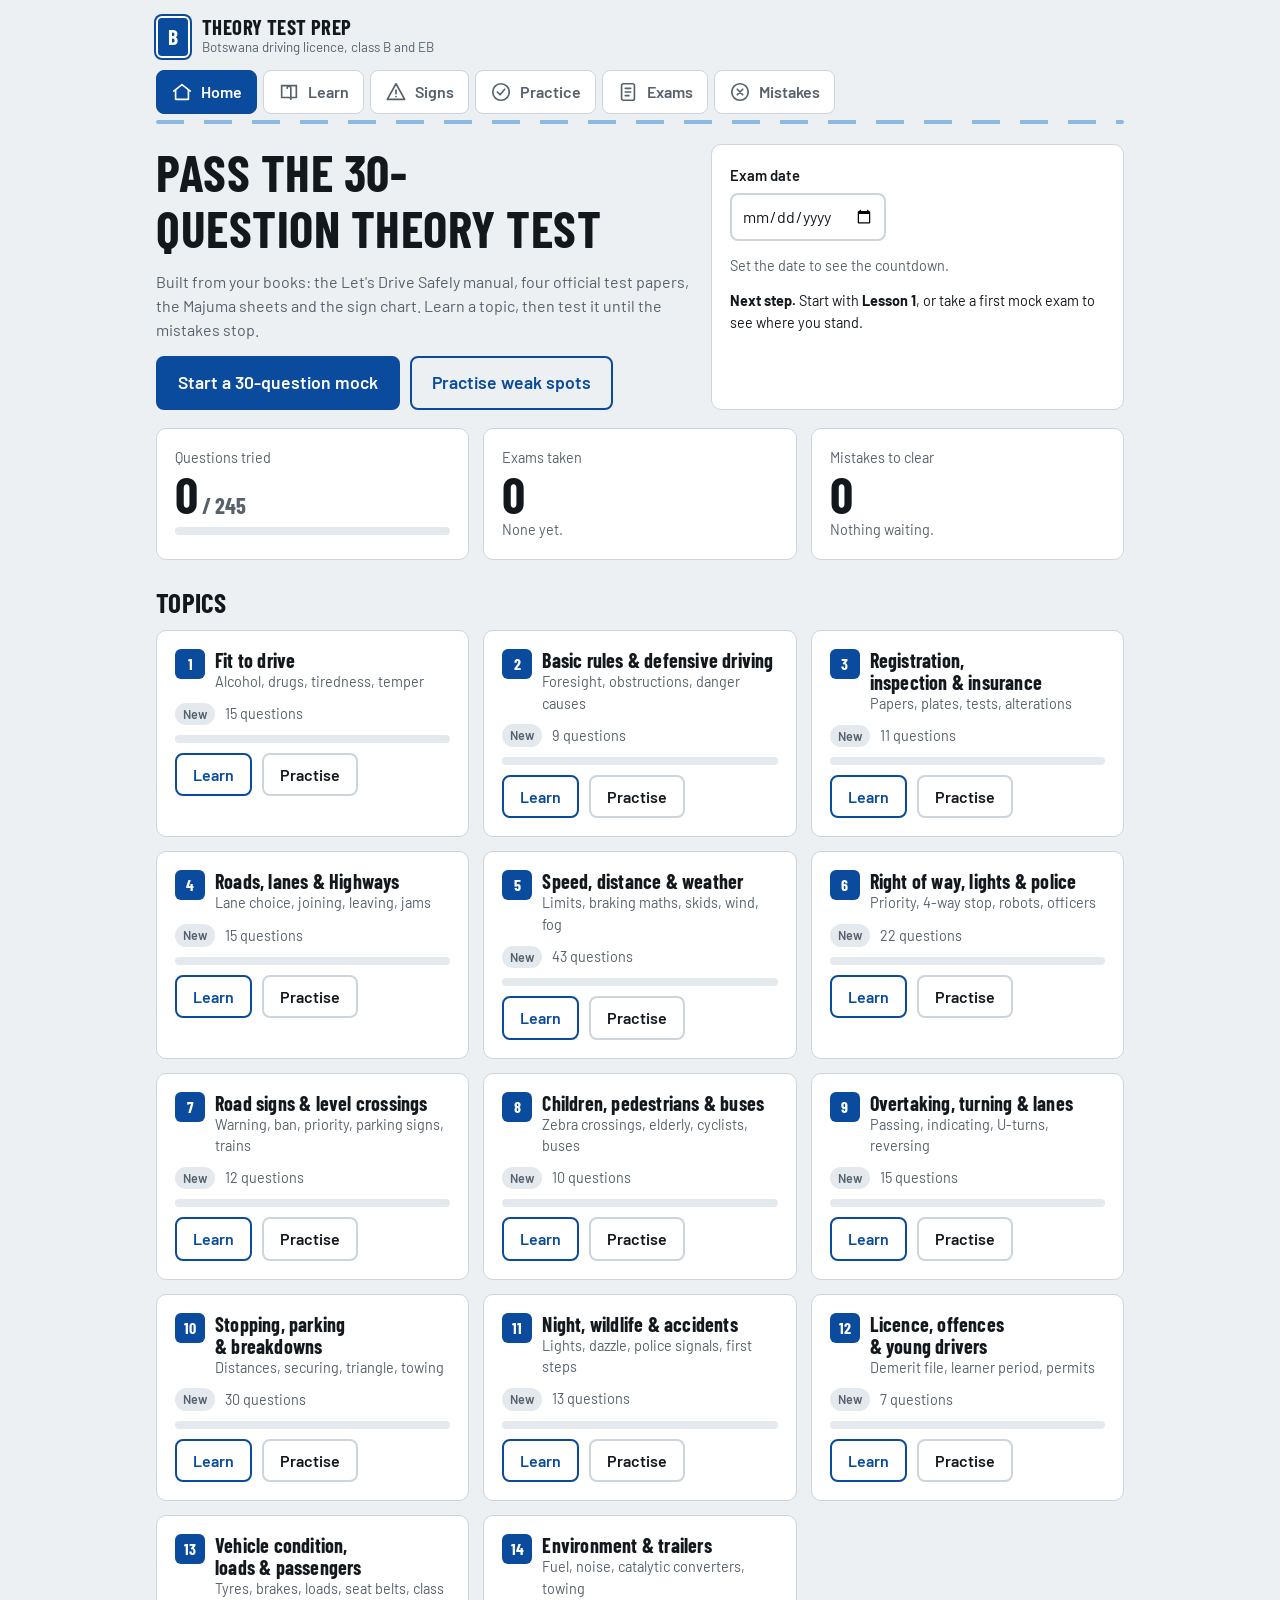
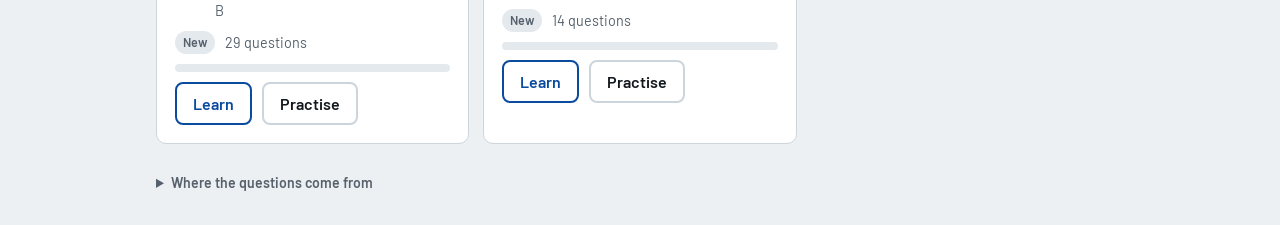
==== index.html @ 5da5128e "Add doctype, charset and viewport so phones get the phone layout The delivered index.html had none o" ====
<!doctype html>
<html lang="en">
<head>
<meta charset="utf-8">
<meta name="viewport" content="width=device-width,initial-scale=1,viewport-fit=cover">
<title>Botswana Theory Test Prep</title>
<meta name="claude:viewport-fit-sides" content="cover">
<link rel="preconnect" href="https://fonts.googleapis.com">
<link rel="preconnect" href="https://fonts.gstatic.com" crossorigin>
<link rel="stylesheet" href="https://fonts.googleapis.com/css2?family=Barlow+Condensed:wght@600;700&family=Barlow:wght@400;500;600&display=swap">
<style>
/* Layout concept: a road-sign study desk. Blue plate headings, white-line dividers, one column on phones with a bottom nav, two columns on wide screens. */
:root{
  --bg:#edf0f3; --surface:#ffffff; --surface2:#e4e9ee; --ink:#13181d; --muted:#56616c; --line:#cdd5dc;
  --sign:#0a4b9e; --sign-ink:#ffffff; --sky:#75aadb;
  --good:#17703f; --good-bg:#e1f3e8; --bad:#b3122a; --bad-bg:#fbe5e8; --warn:#8a5200; --warn-bg:#fff0d4;
  --font-display:"Barlow Condensed","Arial Narrow",Arial,sans-serif;
  --font-body:"Barlow",system-ui,-apple-system,"Segoe UI",Arial,sans-serif;
  --r:10px;
}
@media (prefers-color-scheme: dark){
  :root:not([data-theme="light"]){
    --bg:#0f1317; --surface:#171d23; --surface2:#222a32; --ink:#edf1f4; --muted:#9aa6b1; --line:#2c353e;
    --sign:#5b9bf0; --sign-ink:#08121f; --sky:#75aadb;
    --good:#58c98a; --good-bg:#12301f; --bad:#ff7d8c; --bad-bg:#3a1a20; --warn:#f0b35a; --warn-bg:#33270f;
    color-scheme:dark;
  }
}
:root[data-theme="dark"]{
  --bg:#0f1317; --surface:#171d23; --surface2:#222a32; --ink:#edf1f4; --muted:#9aa6b1; --line:#2c353e;
  --sign:#5b9bf0; --sign-ink:#08121f; --sky:#75aadb;
  --good:#58c98a; --good-bg:#12301f; --bad:#ff7d8c; --bad-bg:#3a1a20; --warn:#f0b35a; --warn-bg:#33270f;
  color-scheme:dark;
}
*{box-sizing:border-box}
body{margin:0;background:var(--bg);color:var(--ink);font-family:var(--font-body);font-size:16px;line-height:1.5;padding-bottom:84px}
.shell{max-width:1000px;margin:0 auto;padding-left:max(16px,env(safe-area-inset-left,0px));padding-right:max(16px,env(safe-area-inset-right,0px));padding-block:0 32px}
h1,h2,h3{font-family:var(--font-display);font-weight:700;letter-spacing:.01em;line-height:1.1;margin:0;text-wrap:balance}
h1{font-size:clamp(2.1rem,6vw,3.2rem);text-transform:uppercase}
h2{font-size:1.7rem;text-transform:uppercase}
h3{font-size:1.25rem}
p{margin:0}
a{color:var(--sign)}
button{font:inherit;color:inherit;cursor:pointer}
:focus-visible{outline:3px solid var(--sky);outline-offset:2px}
.top{display:flex;align-items:center;gap:16px;justify-content:space-between;padding-block:16px 12px}
.brand{display:flex;align-items:center;gap:12px;min-width:0}
.plate{background:var(--sign);color:var(--sign-ink);font-family:var(--font-display);font-weight:700;font-size:1.35rem;line-height:1;padding:8px 10px;border-radius:6px;border:2px solid var(--sign-ink);box-shadow:0 0 0 2px var(--sign);flex:none}
.brand b{font-family:var(--font-display);font-size:1.3rem;text-transform:uppercase;letter-spacing:.02em;display:block;line-height:1.05}
.brand small{color:var(--muted);display:block}
.centreline{height:4px;background:repeating-linear-gradient(90deg,var(--sky) 0 28px,transparent 28px 48px);opacity:.8;margin-bottom:20px;border-radius:2px}
nav.tabs{position:fixed;left:0;right:0;bottom:0;z-index:20;background:var(--surface);border-top:1px solid var(--line);display:flex;padding:6px max(6px,env(safe-area-inset-right,0px)) calc(6px + env(safe-area-inset-bottom,0px)) max(6px,env(safe-area-inset-left,0px))}
nav.tabs button{flex:1;min-width:0;background:none;border:0;border-radius:8px;padding:8px 2px;font-size:.78rem;font-weight:600;color:var(--muted);display:flex;flex-direction:column;align-items:center;gap:2px}
nav.tabs button svg{width:22px;height:22px;stroke:currentColor;fill:none;stroke-width:1.8;stroke-linecap:round;stroke-linejoin:round}
nav.tabs button[aria-current="page"]{color:var(--sign);background:var(--surface2)}
@media (min-width:760px){
  body{padding-bottom:0}
  nav.tabs{position:static;border:0;background:none;padding:0;gap:6px;justify-content:flex-start;margin-bottom:6px}
  nav.tabs button{flex:none;flex-direction:row;gap:8px;font-size:1rem;padding:9px 14px;border:1px solid var(--line);background:var(--surface)}
  nav.tabs button[aria-current="page"]{background:var(--sign);color:var(--sign-ink);border-color:var(--sign)}
}
.card{background:var(--surface);border:1px solid var(--line);border-radius:var(--r);padding:18px}
.grid{display:grid;gap:14px}
.g2{grid-template-columns:repeat(auto-fit,minmax(min(100%,300px),1fr))}
.g3{grid-template-columns:repeat(auto-fit,minmax(min(100%,210px),1fr))}
.row{display:flex;gap:10px;flex-wrap:wrap;align-items:center}
.stack{display:flex;flex-direction:column;gap:14px}
.muted{color:var(--muted)}
.small{font-size:.9rem}
.btn{background:var(--sign);color:var(--sign-ink);border:2px solid var(--sign);border-radius:8px;padding:10px 16px;font-weight:600;line-height:1.2}
.btn:hover{filter:brightness(1.08)}
.btn.alt{background:transparent;color:var(--sign)}
.btn.ghost{background:var(--surface);color:var(--ink);border-color:var(--line)}
.btn[disabled]{opacity:.45;cursor:not-allowed}
.btn.big{padding:14px 20px;font-size:1.1rem}
.pill{display:inline-block;font-size:.78rem;font-weight:600;padding:2px 8px;border-radius:99px;background:var(--surface2);color:var(--muted);white-space:nowrap}
.pill.good{background:var(--good-bg);color:var(--good)}
.pill.bad{background:var(--bad-bg);color:var(--bad)}
.pill.warn{background:var(--warn-bg);color:var(--warn)}
.bar{height:8px;border-radius:99px;background:var(--surface2);overflow:hidden}
.bar i{display:block;height:100%;background:var(--sign);border-radius:99px}
.hero{display:grid;gap:18px;grid-template-columns:1fr}
@media (min-width:760px){.hero{grid-template-columns:1.3fr 1fr;align-items:stretch}}
.big-num{font-family:var(--font-display);font-weight:700;font-size:3.2rem;line-height:1}
.topic{display:flex;flex-direction:column;gap:10px;text-align:left}
.topic .num{font-family:var(--font-display);font-weight:700;background:var(--sign);color:var(--sign-ink);width:30px;height:30px;border-radius:6px;display:grid;place-items:center;flex:none}
.topic-head{display:flex;gap:10px;align-items:flex-start}
.lesson li{margin-bottom:10px}
.lesson ul{padding-left:20px;margin:0}
.thumbs{display:grid;grid-template-columns:repeat(auto-fill,minmax(110px,1fr));gap:10px}
.thumbs button{border:1px solid var(--line);background:var(--surface);border-radius:8px;padding:0;overflow:hidden;position:relative;aspect-ratio:3/4}
.thumbs img{width:100%;height:100%;object-fit:cover;object-position:top;display:block}
.thumbs span{position:absolute;left:6px;bottom:6px;background:var(--sign);color:var(--sign-ink);font-size:.78rem;font-weight:600;padding:1px 7px;border-radius:99px}
table{border-collapse:collapse;width:100%}
.tw{overflow-x:auto}
td,th{padding:8px 10px;border-bottom:1px solid var(--line);text-align:left;vertical-align:top}
td:last-child{font-weight:600;white-space:nowrap}
th{font-family:var(--font-display);font-size:1.2rem;text-transform:uppercase}
.signs{display:grid;grid-template-columns:repeat(auto-fill,minmax(150px,1fr));gap:12px}
.signs figure{margin:0;background:var(--surface);border:1px solid var(--line);border-radius:var(--r);padding:12px 8px;text-align:center}
.signs img{width:110px;height:110px;object-fit:contain;background:#fff;border-radius:8px}
.signs figcaption{font-size:.9rem;font-weight:500;margin-top:6px}
.qhead{display:flex;justify-content:space-between;gap:10px;flex-wrap:wrap;align-items:center;margin-bottom:12px}
.q-text{font-size:1.2rem;font-weight:600;line-height:1.35}
.q-img{display:block;max-width:min(100%,460px);border-radius:8px;border:1px solid var(--line);margin:12px 0;cursor:zoom-in;background:#fff}
.q-img.sign{width:190px;height:190px;object-fit:contain;background:#fff;border:0;cursor:default;padding:4px}
.opts{display:flex;flex-direction:column;gap:10px;margin-top:14px}
.opt{display:flex;gap:12px;align-items:flex-start;text-align:left;background:var(--surface);border:2px solid var(--line);border-radius:10px;padding:12px;width:100%}
.opt:hover:not([disabled]){border-color:var(--sign)}
.opt .ltr{font-family:var(--font-display);font-weight:700;background:var(--sign);color:var(--sign-ink);min-width:28px;height:28px;border-radius:6px;display:grid;place-items:center;flex:none}
.opt.sel{border-color:var(--sign);background:var(--surface2)}
.opt.right{border-color:var(--good);background:var(--good-bg)}
.opt.wrong{border-color:var(--bad);background:var(--bad-bg)}
.opt{flex-wrap:wrap}.opt .ltr+span{flex:1 1 0;min-width:0}.opt .tag{flex:1 0 100%;padding-left:40px;font-size:.8rem;font-weight:700;margin-top:-4px}
.opt.right .tag{color:var(--good)}
.opt.wrong .tag{color:var(--bad)}
.opt[disabled]{cursor:default}
.fb{margin-top:14px;border-radius:10px;padding:12px 14px;background:var(--surface2)}
.fb.good{background:var(--good-bg)}
.fb.bad{background:var(--bad-bg)}
.note{margin-top:10px;background:var(--warn-bg);color:var(--ink);border-left:4px solid var(--warn);padding:10px 12px;border-radius:6px;font-size:.92rem}
.nav-grid{display:grid;grid-template-columns:repeat(auto-fill,minmax(38px,1fr));gap:6px}
.nav-grid button{height:38px;border-radius:8px;border:1px solid var(--line);background:var(--surface);font-weight:600}
.nav-grid button.ans{background:var(--surface2);border-color:var(--sign)}
.nav-grid button.cur{background:var(--sign);color:var(--sign-ink);border-color:var(--sign)}
.nav-grid button.flag{box-shadow:inset 0 -4px 0 var(--warn)}
.timer{font-variant-numeric:tabular-nums;font-weight:600}
.score{font-family:var(--font-display);font-weight:700;font-size:4.5rem;line-height:1;font-variant-numeric:tabular-nums}
.lb{position:fixed;inset:0;z-index:50;background:rgba(5,8,12,.92);display:flex;flex-direction:column;padding:max(12px,env(safe-area-inset-top,0px)) max(12px,env(safe-area-inset-right,0px)) max(12px,env(safe-area-inset-bottom,0px)) max(12px,env(safe-area-inset-left,0px))}
.lb .bar2{display:flex;gap:8px;justify-content:space-between;align-items:center;color:#fff;margin-bottom:8px}
.lb .view{flex:1;min-height:0;overflow:auto;text-align:center;-webkit-overflow-scrolling:touch}
.lb img{max-width:100%;height:auto;background:#fff;border-radius:6px}
.lb .btn{background:#fff;color:#111;border-color:#fff}
.lb .btn.alt{background:transparent;color:#fff}
.foot{margin-top:28px;font-size:.88rem;color:var(--muted)}
.foot summary{cursor:pointer;font-weight:600}
label{font-weight:600;font-size:.92rem}
select,input[type=date]{font:inherit;color:var(--ink);background:var(--surface);border:2px solid var(--line);border-radius:8px;padding:9px 10px;max-width:100%}
.fields{display:grid;gap:12px;grid-template-columns:repeat(auto-fit,minmax(min(100%,180px),1fr))}
.fields > div{display:flex;flex-direction:column;gap:6px}
@media (prefers-reduced-motion:no-preference){.bar i{transition:width .4s}}
</style>
</head>
<body>

<div class="shell" id="shell">
  <header class="top">
    <div class="brand">
      <span class="plate" aria-hidden="true">B</span>
      <div><b>Theory Test Prep</b><small>Botswana driving licence, class B and EB</small></div>
    </div>
  </header>
  <nav class="tabs" id="tabs" aria-label="Sections"></nav>
  <div class="centreline" aria-hidden="true"></div>
  <main id="app"></main>
  <details class="foot" id="sources"></details>
</div>
<div id="lbRoot"></div>

<script>
const DATA = {"topics": [{"id": 1, "title": "Fit to drive", "sub": "Alcohol, drugs, tiredness, temper"}, {"id": 2, "title": "Basic rules & defensive driving", "sub": "Foresight, obstructions, danger causes"}, {"id": 3, "title": "Registration, inspection & insurance", "sub": "Papers, plates, tests, alterations"}, {"id": 4, "title": "Roads, lanes & Highways", "sub": "Lane choice, joining, leaving, jams"}, {"id": 5, "title": "Speed, distance & weather", "sub": "Limits, braking maths, skids, wind, fog"}, {"id": 6, "title": "Right of way, lights & police", "sub": "Priority, 4-way stop, robots, officers"}, {"id": 7, "title": "Road signs & level crossings", "sub": "Warning, ban, priority, parking signs, trains"}, {"id": 8, "title": "Children, pedestrians & buses", "sub": "Zebra crossings, elderly, cyclists, buses"}, {"id": 9, "title": "Overtaking, turning & lanes", "sub": "Passing, indicating, U-turns, reversing"}, {"id": 10, "title": "Stopping, parking & breakdowns", "sub": "Distances, securing, triangle, towing"}, {"id": 11, "title": "Night, wildlife & accidents", "sub": "Lights, dazzle, police signals, first steps"}, {"id": 12, "title": "Licence, offences & young drivers", "sub": "Demerit file, learner period, permits"}, {"id": 13, "title": "Vehicle condition, loads & passengers", "sub": "Tyres, brakes, loads, seat belts, class B"}, {"id": 14, "title": "Environment & trailers", "sub": "Fuel, noise, catalytic converters, towing"}], "lessons": {"1": ["Alcohol: your fitness to drive is impaired considerably from 0.3 per mille (30 mg per 100 ml of blood). Even small amounts can delay reactions, cause reckless driving and impair hearing and vision.", "A drunk driver cannot get fit again quickly. Half an hour of sleep, two cups of strong coffee or a half-hour walk do not help. A blood alcohol of 1.0 per mille takes about 10 hours to clear.", "Alcohol hits harder with sleeping pills, pain killers or sedatives, on an empty stomach, or when drinks are downed quickly.", "Drugs (hashish, marijuana/dagga, heroin, cocaine, LSD, amphetamines) can make you unfit to drive even after one use. Hashish traces show in urine weeks later, and its effects include misjudging speed and distance and poor attention.", "People who take drugs regularly are unfit to drive even when not high. A drug-dependent person is fit again only after proving a whole year without drugs and no likelihood of relapse.", "Driving on drugs can cost you your licence (confiscation or ban), a fine and/or imprisonment, and a compulsory medical or psychological examination.", "Tiredness: heavy eyelids, feeling chilly and sudden frights mean stop and take a proper break. Plan rests on long journeys and do some exercises at stops.", "Distractions: telephone, lighting a cigarette, nagging children, strong emotions, lively conversation, gripping radio programmes. Loud radio, headphones and a loud exhaust (\"power sound\") stop you hearing sirens and warnings.", "Never drive when furious. Time pressure never excuses ignoring traffic rules. If a young driver revs beside you at the lights, ignore the challenge and stay cool.", "A good driver treats others like partners, drives calmly and coolly and never shows off. If someone cuts into your lane or tailgates, stay calm and let faster drivers overtake."], "2": ["Road traffic needs caution at all times and consideration for others. You must reckon with improper conduct by others and drive with foresight.", "Defensive driving means not insisting on your rights and allowing for other people's mistakes.", "Unnecessary obstruction: stalling in dense traffic, driving too slowly for no good reason, running out of fuel.", "Things that cause dangerous situations: cutting corners, dipping headlights too late, brakes that grab on one side, too much steering-wheel play, worn tyres, headlights set too high, a broken-down vehicle not marked as required, excessive speed."], "3": ["Carry your driving licence and the vehicle registration certificate.", "Bought a registered vehicle: have it re-registered immediately and submit proof of insurance. Sold one: tell the registration centre the buyer's name and address and hand over the registration papers against a receipt. (Stencil Test 4 Q3 words this differently, see the note in that question.)", "Number plates: fixed securely in the right places, always easily legible, rear plate lit in darkness, and nothing on them may be changed.", "The test stamp and the entry in the registration certificate show when the next inspection is due. A new car is first inspected after 3 years. A second-hand car just inspected is due again after 2 years.", "Exhaust test: petrol with catalytic converter every 2 years, petrol without a converter every 12 months, diesel every 2 years. The hexagonal stamp on the front plate shows the date of the next exhaust test.", "A caravan trailer left standing for six months still has to meet the deadline on its test stamp.", "After a technical change needing an expert opinion, carry the opinion certificate with the new roadworthiness report and have the vehicle document corrected. A lowered suspension needs the expert opinion immediately after the alteration.", "Alterations that cancel the permit for use bring a fine, demerit points in the traffic offender file, and the insurance cover lapses.", "No motor liability insurance: the vehicle may not be used on the road and must be de-registered at the registration centre."], "4": ["Slow farm tractors, working machines, mopeds and invalid carriages should use the hard shoulder where possible. The left-hand hard shoulder may be used for stopping and parking and for slow vehicles.", "Never drive along the broken white centre line in fog. It endangers oncoming traffic.", "On a road with three lanes each way, with traffic well spaced in the far left lane, you may stay in the middle lane. Inside built-up areas, vehicles up to 3.5 t may choose their lane freely.", "You may only drive faster in the left-hand lane than in the right when queues have formed or when the lane arrows point in different directions.", "Highway overtaking accidents come from not watching the traffic behind and from driving too close to the vehicle in front. You may not overtake on the left when there is no queue in the right lane.", "Leaving a Highway: indicate in good time, use the left-hand lane early enough, and slow down on the exit lane (after a long drive at 120 km/h check your speedometer, because you underestimate your speed).", "Joining: Highway traffic has priority. Accelerate in the acceleration lane, filter in, and if you cannot join stop toward the end of the lane. Never force your way.", "Tailgated by a driver flashing lights: move over to the left lane as soon as possible. If you miss your exit, drive on to the next one.", "On a Highway: no U-turns, no reversing, no stopping on the roadway or hard shoulder. Highway vehicles need a documented top speed of more than 60 km/h.", "Traffic jam: make a channel for emergency vehicles. On three lanes the channel goes between the right-hand and middle lane. On two lanes, right-lane vehicles keep right and left-lane vehicles keep left.", "Broken down on a Highway: leave at the next exit when towed, with hazard lights on both vehicles."], "5": ["Built-up areas: 60 km/h. Roads outside built-up areas with one marked lane each way: cars 120 km/h. Car with trailer: 80 km/h. Trucks and combinations (7.5 t, 8 t with trailer, 3.6 t with trailer): 80 km/h. Twin-wheel vehicles: 80 km/h. On a clearway sign \"recommended 100\", a car with trailer still max 80.", "Fog with 50 m visibility: maximum 50 km/h. If you can see 50 m on a narrow road, you must be able to stop within 25 m. You must always be able to stop within the range of vision, or of your dipped headlights at night.", "Reaction distance = speed/10 x 3 (1 s reaction): 30 m at 100 km/h, 18 m at 60 km/h, 15 m at 50 km/h. Braking distance = (speed/10) x (speed/10): 100 m at 100, 36 m at 60, 25 m at 50. Stopping distance = reaction + braking: 130 m at 100, 54 m at 60, 40 m at 50.", "Double the speed and the braking distance is 4 times as long. A pedestrian steps out 20 m ahead: at 40 km/h a collision cannot be avoided.", "Braking distance gets longer with a trailer without brakes, wet or slippery roads, downhill slopes, bad tyres and weak brakes.", "Safe distance outside built-up areas: half the speedometer reading in metres. In a 50 km/h urban stream: 15 m, about 3 car lengths. Increase it in rain, fog and on wet roads (wheel-spray, longer braking, greasy film).", "Rear-end collisions come from unexpected heavy braking, inattentiveness, and driving too close. Cars with foreign plates may brake or stop suddenly to ask the way.", "Skids and bends: reduce speed before the bend, accelerate only when the road straightens. Heavy braking and wet roads cause skids. Front-wheel drive pushes the front end out if you accelerate too hard, rear-wheel drive pushes the rear out. Centrifugal force at 60 km/h is 4 times that at 30.", "Aquaplaning (sliding on a water film): high speed, worn tyres, grooves and dips make it likely, and you can no longer steer or brake.", "Strong side wind: steer against it and slow down. Expect it on bridges, behind cuttings and when passing trucks (slipstream). Gaps in forests and fire breaks are danger spots too.", "Muddy stretch: avoid accelerating, braking and sudden steering movements. Dirt on the road is likely near construction sites and farm-track junctions. After rain on a dry road, expect a greasy film.", "Sudden fog appears near rivers, lakes and marshy areas. Adapt your speed and switch on dipped headlights.", "Driving fast for a long time makes you lose your feel for speed. You also underestimate speed on wide, good roads with no trees or buildings at the edge.", "Fast driving is most dangerous at blind spots, road narrowings, level crossings, crossroads, pedestrian crossings and bends. In residential areas expect children, doors opening and vehicles pulling out.", "Horn: a warning signal only (and an overtaking signal outside built-up areas). Hazard lights warn of broken-down vehicles, school buses with children boarding or alighting, and traffic jams."], "6": ["No signs at a crossroads or junction: \"right before left\", the vehicle from the right goes first. Unclear? Wait, observe and agree with the others. Narrow side roads in built-up areas can still have priority.", "Crossing a priority road with your view blocked by parked vehicles: drive onto the crossroads slowly and carefully.", "You must wait when turning out of a farm track, a driveway, a traffic-calmed area, or over a sunken kerbstone.", "3-way or 4-way STOP: every vehicle stops. The one that arrived first moves off first, provided it is safe.", "Traffic lights: green long time, watch closely and be ready to stop. Amber at 40 km/h with 40 m to go: stop. Amber when you are 10 m away: proceed. Red while turning right: stop. Flashing amber: approach with greater caution and give way if necessary.", "Green arrow: you may turn right if no one is obstructed or endangered, especially pedestrians and cross traffic. Stop at the stop line, or before the crossing if there is none.", "Lane signals above the road show which lanes are open. You may not use a lane that the signal closes (see the picture pages below).", "A police officer's signals beat lights and signs. Police instructions must be obeyed.", "Never drive into a crossroads, junction, level crossing or pedestrian crossing if you would have to wait on it in congestion, even on green or with priority. Do not obstruct vehicles with blue lights and siren.", "Use the picture pages below for the right-of-way scenes. Each scene shows the correct answer printed under the question."], "7": ["Warning signs (red triangle): children, old people, pedestrian crossing, traffic signals, roundabout, steep slope, bends, merging traffic, wind, sand, animals, level crossings. Reduce speed and be ready to brake.", "The red-edged \"!\" triangle: danger 150 m to 250 m ahead outside built-up areas. Level crossing beacons: three stripes about 240 m, two about 160 m, one about 80 m.", "Priority road (diamond sign) gives right of way until it ends. Check bend signs on the priority road: you indicate when you follow it. A narrowing: you may only take precedence when the road is clear, and be ready to stop.", "STOP: stop at the stop line, then again where you can see along the road (sight line), and give way. If there is no line, stop again at the sight line.", "Mass signs: one sign is about the actual mass, the other about the permissible total mass. Axle weight, width, length and height limits are shown on separate signs.", "Speed zone 30 km/h and traffic-calmed areas: watch for pedestrians. End signs cancel the ban. 60 km/h minimum speed signs: you must drive at least that fast, or not use the road.", "Parking signs: disabled bays need the permit with the right number, resident bays need a licence with the matching number, signs may allow only light vehicles up to 2.8 t.", "Level crossing: wait in front of the level crossing sign when a red light flashes, the barrier is lowering or closed, or a railway worker waves a white-red-white flag or a red lamp. With open barriers approach slowly and look along the line.", "Do not enter a crossing if you would have to stop on the rails in a jam. Outside built-up areas, a car with trailer waits immediately after the single-stripe beacon. In a long wait, switch off the engine to save fuel and cut pollution, and put on parking lights in the dark.", "A flashing red arrow pointing right: only road users turning right must wait. Cross after a train once the red flashing light goes out.", "Use the picture pages below for every sign in the book with its official meaning."], "8": ["Children: reduce speed and be ready to brake. They rush onto the road, turn back for a ball, and look one way and set off. If a ball rolls out, slow down at once.", "School and bus stop areas: children run out and across in front of buses. A school bus stopping ahead is dangerous even 80 m away.", "Elderly pedestrians: eyesight and hearing are poorer, they react slowly, may stop abruptly or turn back. A pedestrian with a white stick: reduce speed and stop if needed.", "Passing a bus at a stop: only at walking speed and only if passengers are not endangered or obstructed. With hazard lights on, drive past at walking speed and stop if necessary. Expect people to cross in front of or behind the bus.", "Zebra crossing: approach at moderate speed and wait if needed. No overtaking before or on it, no stopping on it. Take extra care if your view is blocked or another vehicle is waiting. Do not stop on the crossing in congestion.", "A cyclist crossing wrongly: let them cross. Mud on the crossing: brake early and stop if needed.", "Dogs on a lead can pull a child onto the road. Cyclists are dangerous when they switch to the road without looking. Motorcyclists are overlooked and their speed underestimated.", "A truck turning right can swing out to the left first."], "9": ["Pulling out from parked vehicles: your view is limited and approaching drivers see you late. Pulling out of a driveway: you wait, and check for children and pedestrians on the pavement first.", "Changing lanes: signal in time and check the traffic behind. Check mirrors and remember the blind angle. Lane ends or blocked: the zipper method, drivers in the continuing lane let others in turn.", "Overtaking cyclists and pedestrians: keep at least 1.5 m side distance. 50 cm is not enough. Do not overtake if oncoming traffic makes that impossible.", "Never overtake: when you cannot go considerably faster, when the view or traffic situation is unclear, at pedestrian crossings, at blind spots, or just before a crossroads behind a truck.", "Finish overtaking before an unbroken line or no-overtaking sign. At 100 km/h behind a 70 km/h truck you need about 800 m before the brow of a hill.", "Pull out only if traffic behind and oncoming are not endangered. To end: indicate clearly and in good time, return to the lane without inconveniencing the vehicle you passed. Signal both before pulling out and before pulling in.", "Being overtaken: keep as far left as possible, do not speed up. If an overtaking car misjudges, brake and move left. A slow vehicle with a queue must let faster vehicles pass, by using the hard shoulder or a lay-by.", "Turning right: check behind, indicate, get in lane, check again just before turning. Give way to oncoming cyclists and vehicles, and to pedestrians crossing the road you enter. Two vehicles turning right generally turn in front of each other.", "Turning left into a priority road: watch for vehicles from both sides, and for pedestrians and cyclists on your left or behind you.", "The person changing direction must signal. U-turns are forbidden on Highways and clearways. Reversing: look mainly to the rear, also front and sides, and go slowly.", "Wrong lane at the lights: carry on and accept the detour. Do not swerve across."], "10": ["No stopping: on level crossings, narrow roads and blind spots, on acceleration/deceleration lanes, between lane dividers with direction arrows, on pedestrian crossings and within 5 m before them, near sharp bends, on freeway/clearway outside parking areas.", "No parking: within 5 m before or behind crossroads and junctions, before sunken kerbstones, at taxi ranks, opposite driveways on narrow roads, on priority roads outside built-up areas, within 15 m of a bus stop sign.", "Before a railway crossing: 50 m clear outside built-up areas, 5 m inside. If your vehicle hides traffic lights keep 10 m clear. Do not stop within 10 m of a hidden Railway Cross or Stop/Give Way sign.", "You are \"parked\" if you leave the vehicle or stop for more than 3 minutes. At a bus stop you may stop up to 3 minutes if you do not obstruct buses. Taxis may stop in second row to let passengers on or off.", "Parking on the left: leave at least 3 m between your vehicle and the lane marking. Parallel parking lanes: in two-way streets only the left one, in one-way streets either. Parking on the right is allowed in one-way streets.", "Trailers: a trailer alone may stay on public roads no more than 2 weeks. Trailers over 2 t may be parked in industrial areas on Sundays, public holidays and 22:00 to 06:00. Vehicles up to 3.5 t may use designated footpaths.", "Parking disc: you arrive 10:40 in a 2 hour area, set 11:00 (the next half hour mark). Use the parking ticket and do not exceed the time. A broken meter: you may stop only to board, alight, load or unload.", "Getting out: check behind and for cyclists before opening the door. Let children out on the pavement side. Passengers watch for traffic on the left side.", "Securing: take the key, lock the steering, close windows, lock doors and boot. On a downhill slope: parking brake plus first or reverse (manual), or P and parking brake (automatic).", "Breakdown or tyre failure on a Highway: hazard lights, stop as far left as possible, warning triangle about 100 m back. At night also hazard lights and triangle.", "Towing: hazard lights on both vehicles, tow-rope or bar clearly marked, max 5 m between the vehicles, tow-rope kept taut. Power steering and servo brakes need much more effort when the engine is off. You need at least class B to tow."], "11": ["Moving from a lit road into an unlit one: your eyes adapt slowly, obstacles and pedestrians are harder to see.", "Dazzled by oncoming lights: look to the left-hand edge of the road and slow down, even stop if needed. Do not look at the lights.", "Wildlife: dusk and dawn are peak times. Deer come in groups, and stragglers follow. If you cannot avoid a collision: brake, hold the wheel firmly and keep your direction. After a collision stop, hazard lights, make the scene safe, inform police or council.", "Full beam: dip for oncoming traffic, when following another vehicle closely, on well-lit roads or at a level crossing. Dipped lights must not dazzle: check height, bulbs and overload.", "Fog lights: fog, rain and falling hail when visibility is very low. Rear fog lamps when visibility is under 50 m. Dipped headlights in the daytime when fog, rain or hail cut visibility, in twilight and in dark underpasses. Parking lights alone are not enough when driving in the dark.", "Oncoming drivers flash at you: your headlights may be dazzling them or the light range is set wrong. A blue dash light means full beam.", "Police: \"STOP POLICE\" or \"Please Follow\" lights mean you. A red disc from a car you cannot recognise means follow and stop behind it.", "Siren or blue light: clear the way, mount the pavement carefully if necessary. Blue light with no siren: vehicle on duty, give way. Amber flashing: roadworks, accident scene, wide or slow load.", "Traffic jam: switch on hazard lights and leave a channel for emergency vehicles.", "Accident duties: pull over, inform the police, give your name, address, licence and registration on request. Damaged a parked car and no owner came: leave name and address on it and report to police within 24 hours.", "First on the scene of an accident with injured people: make the scene safe, give first aid, call the rescue service and the police. Stop and find out the results, make the scene safe, help the injured."], "12": ["The Central Card-Index for Traffic Offences records criminal traffic offences and offences with an administrative fine. Entries are struck off after two years.", "Teaching for hire or reward needs a Driving Instructor Certificate. An expired PSV permit after 25 months means a full test and new medical certificate and fingerprints.", "Young drivers crash more because of exuberance, showing off, speed and risk taking, too little experience and over-trust in the car. A driver should ask passengers not to distract them.", "Your licence can be reviewed after frequent violations or a permanent handicap. The learner (trial) period is 6 months. Driving without a licence before the test can lead to refusal of the licence because of doubts about character."], "13": ["The owner and the driver are responsible for the roadworthiness of a licensed vehicle. If it stops being roadworthy, take it off the road and continue only after repair. No roadworthiness or no insurance means no public road.", "Defects that endanger traffic: worn tyres, defective rear lights, insufficient braking. Check brakes on an unfamiliar vehicle, after long standing and after washing underneath.", "Tyres: check pressure regularly including the spare, and adjust for load. Low pressure causes overheating, poor stability, higher fuel use and faster wear. Minimum profile 1.6 mm. Re-conditioned tyres: do not exceed their speed limit and check pressure more often. Emergency wheel: max 80 km/h.", "Wet drum brakes: apply the brakes gently while driving slowly. Disc brakes act later on wet roads. Brakes grabbing on one side swing the car out and lengthen braking distance. ASR reduces wheelspin, ABS keeps steering control when braking.", "Tyre burst at high speed: throttle down, steer against it, brake cautiously, stop on the hard shoulder with hazard lights and triangle.", "Trailer check: lights, brakes (overrun brakes), breakaway cable, jack wheel raised, mirrors, coupling locked. A 600 kg single-axle trailer needs at least 24 kg (4%) on the coupling. Permissible towed load is in the registration certificate, book or manual.", "Loads: stowed securely and covered if blowing, never beyond the permissible mass or axle weights, never obstructing the driver. Max width 2.50 m, max height 4.3 m, truck-and-trailer length 20 m. No load beyond the front.", "Load beyond the rear: up to 1 m beyond the rear reflectors needs no marker. By day mark with a bright red flag or sign at least 30 x 30 cm. At night a red light or reflector. A red marker light may be at most 1.50 m high. A load more than 40 cm past the side lights needs a white light front and a red light rear.", "An overload of only 20% can overstrain brakes, worsen steering and strain parts. Roof loads follow the manual and raise side-wind sensitivity and body roll.", "Seat belts on all seats, inside and outside built-up areas, even with air bags. Not needed at walking speed or when parking. Serious or fatal injuries are likely from 30 km/h without a belt. Children travel in an approved child seat or raised seat that fits their height and weight. Truck floor: max 8 persons for work transport.", "Class B: light vehicles up to 3,500 kg, towing a trailer up to 750 kg. Check the permissible towed load of your car before you tow, and heavier trailers need class EB."], "14": ["Switch off the engine when waiting long (jam, level crossing). Avoid unnecessary trips and idling. Avoid short trips, full-throttle starts and revving.", "Fix a defective exhaust at once: noise and parts falling off. A souped-up engine adds noise and pollutant emission. Dark exhaust smoke means worn or badly tuned engine, have it checked immediately.", "Save fuel: drive in the highest sensible gear at low revs, anticipate to avoid braking and accelerating, check tyre pressure, remove the roof rack and unnecessary load, avoid peak hours, use car pools, public transport and park-and-ride.", "One drop of oil can pollute up to 600 litres of drinking water. When refuelling do not breathe the fumes and do not top up after the nozzle switches off.", "Catalytic converters are damaged by leaded fuel, frequent misfiring, many failed starts and being towed to start.", "Towing a trailer: more room needed on turns, less acceleration, hasty steering invites skids, overtaking distance increases. A trailer without brakes lengthens braking: slow down early and use a low gear downhill. Use engine braking by changing down in good time, and engage the clutch gently.", "Do not press the clutch and switch off the engine downhill: steering and brake boosters stop working. Degressive braking (hard first, then easing off) shortens braking distance when something blocks the road.", "Vehicles with trailers over 7 m combination length on single-lane roads need a longer gap so an overtaker can pull in. Canvas-covered or unloaded high trailers react to side wind. Reversing with poor view: keep sight contact with your guide.", "Orange warning plates mean dangerous goods. A white plate with a red L means a beginner is driving. Before driving someone else's car adjust seat, head rest, belt and mirrors. Clean all windows and mirrors before you go. If you dirty the road leaving a field or building site, you must clean it. Secure and report anything that falls off your vehicle."]}, "cheat": [{"h": "Speed limits", "rows": [["Built-up areas", "60 km/h"], ["Car, road outside built-up area (one lane each way)", "120 km/h"], ["Car with trailer, any road outside built-up areas", "80 km/h"], ["Truck 7.5 t, truck 8 t + trailer, truck 3.6 t + trailer", "80 km/h"], ["Vehicles with twin wheels", "80 km/h"], ["Emergency (spare) wheel", "80 km/h"], ["Fog, 50 m visibility", "50 km/h"], ["Highway vehicle top speed (docs)", "above 60 km/h"]]}, {"h": "Distance maths (1 s reaction)", "rows": [["Reaction distance", "speed/10 x 3"], ["Braking distance", "(speed/10) x (speed/10)"], ["At 50 km/h: reaction / brake / stop", "15 / 25 / 40 m"], ["At 60 km/h: reaction / brake / stop", "18 / 36 / 54 m"], ["At 100 km/h: reaction / brake / stop", "30 / 100 / 130 m"], ["Double speed", "braking distance x 4"], ["Safe gap outside built-up", "half the speedometer in metres"], ["Safe gap at 50 km/h in town", "15 m (about 3 cars)"], ["Pedestrian 20 m ahead", "collision unavoidable at 40 km/h"]]}, {"h": "Stopping and parking distances", "rows": [["Before a pedestrian crossing (no stopping)", "5 m"], ["Before/behind crossroads or junction (no parking)", "5 m"], ["Before a Railway Cross, outside built-up", "50 m"], ["Before a Railway Cross, inside built-up", "5 m"], ["Before/behind a bus stop sign", "15 m"], ["Hiding traffic lights or Stop/Railway signs", "10 m"], ["Gap to lane marking when parking on left", "3 m"], ["Parked means more than", "3 minutes (or you leave)"], ["Max stop at a bus stop", "3 minutes"], ["Warning triangle on fast road", "about 100 m"], ["Trailer alone on public road", "2 weeks max"], ["Max distance between towing vehicles", "5 m"]]}, {"h": "Vehicle and licence numbers", "rows": [["New car first inspection", "3 years"], ["Second-hand car next inspection", "2 years"], ["Exhaust test petrol + catalytic / diesel", "every 2 years"], ["Exhaust test petrol, no catalytic", "every 12 months"], ["Minimum tyre tread", "1.6 mm"], ["Alcohol impairs fitness from", "0.3 per mille"], ["1.0 per mille clears in", "about 10 hours"], ["Learner (trial) period", "6 months"], ["Offences struck off after", "2 years"], ["Class B", "up to 3,500 kg + trailer up to 750 kg"], ["Belt-less serious injury from", "30 km/h"], ["One drop of oil pollutes", "up to 600 litres of water"]]}, {"h": "Loads and dimensions", "rows": [["Max width / height", "2.50 m / 4.3 m"], ["Truck + trailer length", "20 m"], ["Load beyond rear reflectors without marker", "1 m"], ["Day marker flag/sign", "red, at least 30 x 30 cm"], ["Max height of red marker light", "1.50 m"], ["Load past side lights needing lamps", "more than 40 cm"], ["Coupling load for 600 kg trailer", "24 kg (4%)"], ["Overload that already hurts brakes and steering", "20%"], ["Overtaking cyclist or pedestrian, side gap", "at least 1.5 m"], ["Hill brow clearance, 100 km/h behind 70 km/h truck", "800 m"], ["Max persons on a truck floor for work", "8"]]}], "signs": [{"g": "Regulatory", "n": "Stop", "f": "signs/s00.png"}, {"g": "Regulatory", "n": "Give way", "f": "signs/s01.png"}, {"g": "Regulatory", "n": "No entry", "f": "signs/s02.png"}, {"g": "Regulatory", "n": "No U-turn", "f": "signs/s03.png"}, {"g": "Regulatory", "n": "No parking", "f": "signs/s04.png"}, {"g": "Regulatory", "n": "No stopping", "f": "signs/s05.png"}, {"g": "Regulatory", "n": "No overtaking", "f": "signs/s06.png"}, {"g": "Regulatory", "n": "Disabled parking", "f": "signs/s07.png"}, {"g": "Regulatory", "n": "Speed limit", "f": "signs/s08.png"}, {"g": "Warning", "n": "Pedestrian crossing", "f": "signs/s09.png"}, {"g": "Warning", "n": "Children crossing", "f": "signs/s10.png"}, {"g": "Warning", "n": "Old people crossing", "f": "signs/s11.png"}, {"g": "Warning", "n": "Traffic signals ahead", "f": "signs/s12.png"}, {"g": "Warning", "n": "Intersection ahead", "f": "signs/s13.png"}, {"g": "Warning", "n": "Roundabout ahead", "f": "signs/s14.png"}, {"g": "Warning", "n": "Tunnel ahead", "f": "signs/s15.png"}, {"g": "Warning", "n": "Limited headroom ahead", "f": "signs/s16.png"}, {"g": "Warning", "n": "Single vehicle passage structure ahead", "f": "signs/s17.png"}, {"g": "Warning", "n": "Steep ascent ahead", "f": "signs/s18.png"}, {"g": "Warning", "n": "Steep descent ahead", "f": "signs/s19.png"}, {"g": "Warning", "n": "Series of bends ahead", "f": "signs/s20.png"}, {"g": "Warning", "n": "Hairpin turn left", "f": "signs/s21.png"}, {"g": "Warning", "n": "Hairpin turn to right", "f": "signs/s22.png"}, {"g": "Warning", "n": "Traffic merging from left", "f": "signs/s23.png"}, {"g": "Warning", "n": "Traffic merging from right", "f": "signs/s24.png"}, {"g": "Warning", "n": "Danger of powerful wind gusts", "f": "signs/s25.png"}, {"g": "Warning", "n": "Danger of sand drifts", "f": "signs/s26.png"}, {"g": "Warning", "n": "Rhinoceros nearby", "f": "signs/s27.png"}, {"g": "Warning", "n": "Farm stock nearby", "f": "signs/s28.png"}], "pages": {"1": [], "2": [], "3": [], "4": [], "5": [], "6": [{"f": "pages/p032.jpg", "p": 28}, {"f": "pages/p033.jpg", "p": 29}, {"f": "pages/p034.jpg", "p": 30}, {"f": "pages/p035.jpg", "p": 31}, {"f": "pages/p036.jpg", "p": 32}, {"f": "pages/p037.jpg", "p": 33}, {"f": "pages/p038.jpg", "p": 34}, {"f": "pages/p039.jpg", "p": 35}, {"f": "pages/p040.jpg", "p": 36}, {"f": "pages/p041.jpg", "p": 37}, {"f": "pages/p042.jpg", "p": 38}, {"f": "pages/p043.jpg", "p": 39}, {"f": "pages/p044.jpg", "p": 40}, {"f": "pages/p045.jpg", "p": 41}, {"f": "pages/p046.jpg", "p": 42}], "7": [{"f": "pages/p047.jpg", "p": 43}, {"f": "pages/p048.jpg", "p": 44}, {"f": "pages/p049.jpg", "p": 45}, {"f": "pages/p050.jpg", "p": 46}, {"f": "pages/p051.jpg", "p": 47}, {"f": "pages/p052.jpg", "p": 48}, {"f": "pages/p053.jpg", "p": 49}, {"f": "pages/p054.jpg", "p": 50}, {"f": "pages/p055.jpg", "p": 51}, {"f": "pages/p056.jpg", "p": 52}, {"f": "pages/p057.jpg", "p": 53}, {"f": "pages/p058.jpg", "p": 54}, {"f": "pages/p059.jpg", "p": 55}, {"f": "pages/p060.jpg", "p": 56}, {"f": "pages/p061.jpg", "p": 57}, {"f": "pages/p062.jpg", "p": 58}, {"f": "pages/p063.jpg", "p": 59}, {"f": "pages/p064.jpg", "p": 60}, {"f": "pages/p065.jpg", "p": 61}, {"f": "pages/p066.jpg", "p": 62}, {"f": "pages/p067.jpg", "p": 63}, {"f": "pages/p068.jpg", "p": 64}, {"f": "pages/p069.jpg", "p": 65}, {"f": "pages/p070.jpg", "p": 66}, {"f": "pages/p071.jpg", "p": 67}, {"f": "pages/p072.jpg", "p": 68}], "8": [], "9": [], "10": [], "11": [], "12": [], "13": [], "14": []}, "qs": [{"id": "T1-1", "src": "T1", "n": 1, "topic": 13, "q": "You are approaching a narrow left-hand bend at high speed. Why must you reduce speed already before entering the bend?", "opts": ["Because otherwise you will be thrown 360 Grad straight", "Because otherwise you will be thrown out of the bend to the rear", "Because otherwise you will be thrown out of the bend to the right"], "ans": [2], "img": null, "ref": "p.113 Q3", "note": null, "dk": "youareapproachinganarrowlefthandbendathighspeedwhymustyoureducespeedalreadybefor|becauseotherwiseyouwillbethrownoutofthebendtotheright"}, {"id": "T1-2", "src": "T1", "n": 2, "topic": 13, "q": "Who is responsible for the roadworthiness of a licensed vehicle?", "opts": ["The insurance company", "The licensing authorities", "The owner and the driver"], "ans": [2], "img": null, "ref": "p.114 Q1", "note": null, "dk": "whoisresponsiblefortheroadworthinessofalicensedvehicle|theownerandthedriver"}, {"id": "T1-3", "src": "T1", "n": 3, "topic": 1, "q": "What are the consequences for a person driving a motor vehicle under the influence of drugs (e.g. Hashish, Heroin, Cocaine)?", "opts": ["Suspension of driving licence", "Imprisonment for 1 day", "Mandatory help in a hospital"], "ans": [0], "img": null, "ref": "p.3 Q17", "note": null, "dk": "whataretheconsequencesforapersondrivingamotorvehicleundertheinfluenceofdrugsegha|suspensionofdrivinglicence"}, {"id": "T1-4", "src": "T1", "n": 4, "topic": 13, "q": "Moisture impaired the action of drum brakes on your vehicle. What should you do?", "opts": ["Use a hair blower", "Drive with high speed and apply the brakes frequently", "Cautiously apply the brakes whilst driving slowly"], "ans": [2], "img": null, "ref": "p.115 Q4", "note": null, "dk": "moistureimpairedtheactionofdrumbrakesonyourvehiclewhatshouldyoudo|cautiouslyapplythebrakeswhilstdrivingslowly"}, {"id": "T1-5", "src": "T1", "n": 5, "topic": 1, "q": "Above which alcohol level in your blood can you expect your fitness to drive to be impaired considerably?", "opts": ["1/2 litre Coca Cola", "0.3 per mile (30 mg/100 ml)", "0.03 per mile (03 mg/100 ml)"], "ans": [1], "img": null, "ref": "p.2 Q5", "note": null, "dk": "abovewhichalcohollevelinyourbloodcanyouexpectyourfitnesstodrivetobeimpairedconsi|03permile30mg100ml"}, {"id": "T1-6", "src": "T1", "n": 6, "topic": 1, "q": "How long can hashish and its catabolic (decomposition products) be detected in the urine?", "opts": ["In the first 2 hours only", "Only in the first 12 hours", "Weeks later"], "ans": [2], "img": null, "ref": "p.2 Q11", "note": null, "dk": "howlongcanhashishanditscatabolicdecompositionproductsbedetectedintheurine|weekslater"}, {"id": "T1-7", "src": "T1", "n": 7, "topic": 1, "q": "What effects can drugs have whilst driving?", "opts": ["Drugs improve the driving performance", "Intoxication, dependence", "Drugs are essential to pass the driving test"], "ans": [1], "img": null, "ref": "p.2 Q9", "note": null, "dk": "whateffectscandrugshavewhilstdriving|intoxicationdependence"}, {"id": "T1-8", "src": "T1", "n": 8, "topic": 13, "q": "One of your tyre burst whilst travelling at high speed on a highway. What do you do?", "opts": ["Brake harsh and steer immediately to the right to keep direction of travel", "Brake carefully, switch on your hazard warning lights, hold the steering wheel firmly, keep direction of travel towards the hard shoulder smoothly and place the warning triangle", "Increase speed to avoid slingering"], "ans": [1], "img": null, "ref": "p.115 Q6", "note": null, "dk": "oneofyourtyreburstwhilsttravellingathighspeedonahighwaywhatdoyoudo|brakecarefullyswitchonyourhazardwarninglightsholdthesteeringwheelfirmlykeepdirectionoftraveltowardsthehardshouldersmoothlyandplacethewarningtriangle"}, {"id": "T1-9", "src": "T1", "n": 9, "topic": 13, "q": "What must you remember particularly when driving with re-conditioned tyres?", "opts": ["Re-conditioned tyres are not permitted by law", "Re-conditioned tyres have the same life span than new tyres", "The maximum permissible speed for these tyres may not be exceeded"], "ans": [2], "img": null, "ref": "p.115 Q7", "note": null, "dk": "whatmustyourememberparticularlywhendrivingwithreconditionedtyres|themaximumpermissiblespeedforthesetyresmaynotbeexceeded"}, {"id": "T1-10", "src": "T1", "n": 10, "topic": 13, "q": "When you are not allowed to use a motor vehicle on public roads?", "opts": ["When the vehicle is older than 10 years", "When it is not roadworthy", "When it is raining"], "ans": [1], "img": null, "ref": "p.115 Q8", "note": null, "dk": "whenyouarenotallowedtouseamotorvehicleonpublicroads|whenitisnotroadworthy"}, {"id": "T1-11", "src": "T1", "n": 11, "topic": 2, "q": "Participating in road traffic requires caution at all times and consideration towards other road users. What does this mean for you?", "opts": ["You should never drive at night", "You may trust other road users", "You must drive always with foresight"], "ans": [2], "img": null, "ref": "p.6 Q5", "note": null, "dk": "participatinginroadtrafficrequirescautionatalltimesandconsiderationtowardsotherr|youmustdrivealwayswithforesight"}, {"id": "T1-12", "src": "T1", "n": 12, "topic": 2, "q": "What can cause a dangerous situation?", "opts": ["Dipping your headlights to early", "Dipping your headlights too late", "Driving during the day without headlights"], "ans": [1], "img": null, "ref": "p.6 Q6", "note": null, "dk": "whatcancauseadangeroussituation|dippingyourheadlightstoolate"}, {"id": "T1-13", "src": "T1", "n": 13, "topic": 2, "q": "What can cause a dangerous situation?", "opts": ["A regular and well-maintained vehicle", "Brakes which engage on all four wheels", "Too much steering-wheel play"], "ans": [2], "img": null, "ref": "p.6 Q7", "note": null, "dk": "whatcancauseadangeroussituation|toomuchsteeringwheelplay"}, {"id": "T1-14", "src": "T1", "n": 14, "topic": 3, "q": "You had to obtain an expert opinion because of a technical modification to your vehicle. What are you required to do?", "opts": ["Obtaining a roadworthiness report is enough", "The workshop report is enough", "The certificate on the opinion including new roadworthiness report must be carried and the vehicle document must be corrected"], "ans": [2], "img": null, "ref": null, "note": null, "dk": "youhadtoobtainanexpertopinionbecauseofatechnicalmodificationtoyourvehiclewhatare|thecertificateontheopinionincludingnewroadworthinessreportmustbecarriedandthevehicledocumentmustbecorrected"}, {"id": "T1-15", "src": "T1", "n": 15, "topic": 3, "q": "The suspension of your motor vehicle has been lowered and an expert opinion must be obtained. When is this required?", "opts": ["Before intending to alter the vehicle", "Immediately after the alteration", "When I sell my vehicle"], "ans": [1], "img": null, "ref": null, "note": null, "dk": "thesuspensionofyourmotorvehiclehasbeenloweredandanexpertopinionmustbeobtainedwhe|immediatelyafterthealteration"}, {"id": "T1-16", "src": "T1", "n": 16, "topic": 3, "q": "What is required when your vehicle is no longer covered by a motor vehicle insurance?", "opts": ["The insurance company has to provide a new and insured vehicle", "The vehicle must be given back to the insurance company", "The vehicle must be de-registered at the licensing registration office"], "ans": [2], "img": null, "ref": "p.8 Q1", "note": null, "dk": "whatisrequiredwhenyourvehicleisnolongercoveredbyamotorvehicleinsurance|thevehiclemustbederegisteredatthelicensingregistrationoffice"}, {"id": "T1-17", "src": "T1", "n": 17, "topic": 4, "q": "What leads frequently to serious accidents when overtaking on highways?", "opts": ["Driving with enough distance to the vehicle in front", "Keeping a close eye on the traffic situation behind", "Driving too close to the vehicle in front"], "ans": [2], "img": null, "ref": "p.9 Q1b", "note": null, "dk": "whatleadsfrequentlytoseriousaccidentswhenovertakingonhighways|drivingtooclosetothevehicleinfront"}, {"id": "T1-18", "src": "T1", "n": 18, "topic": 4, "q": "You want to leave the Highway. What must you do?", "opts": ["Reduce speed in the vertex of the exit lane", "Use the left-hand lane early enough and indicate in good time", "Increase the speed before reaching the exit lane"], "ans": [1], "img": null, "ref": "p.10 Q7", "note": null, "dk": "youwanttoleavethehighwaywhatmustyoudo|usethelefthandlaneearlyenoughandindicateingoodtime"}, {"id": "T1-19", "src": "T1", "n": 19, "topic": 10, "q": "What must be remembered here?", "opts": ["The far left space is only for agricultural vehicles", "It is forbidden to stop on the right of the white roadway boundary marking", "Slow moving vehicles are not permitted to use this road"], "ans": [1], "img": "img/T1_q19.jpeg", "ref": "p.97 Q3", "note": null, "dk": "whatmustberememberedhere|itisforbiddentostopontherightofthewhiteroadwayboundarymarking"}, {"id": "T1-20", "src": "T1", "n": 20, "topic": 5, "q": "Where is fast driving particularly dangerous?", "opts": ["On narrow roads and at blind spots", "After having passed a level crossings", "On well-constructed roads"], "ans": [0], "img": null, "ref": "p.16 Q21", "note": null, "dk": "whereisfastdrivingparticularlydangerous|onnarrowroadsandatblindspots"}, {"id": "T1-21", "src": "T1", "n": 21, "topic": 5, "q": "Which dangers can arise in this residential area?", "opts": ["Vehicles driving too fast", "Well traffic trained children on the road", "Litter on the road"], "ans": [0], "img": "img/T1_q21.jpeg", "ref": "p.16 Q23", "note": null, "dk": "whichdangerscanariseinthisresidentialarea|vehiclesdrivingtoofast"}, {"id": "T1-22", "src": "T1", "n": 22, "topic": 10, "q": "Who has stopped incorrectly?", "opts": ["The (yellow) vehicle behind the pedestrian crossing", "The (red) vehicle in front of the pedestrian crossing", "Both vehicles stopped incorrectly"], "ans": [1], "img": "img/T1_q22.jpeg", "ref": "p.98 Q16", "note": null, "dk": "whohasstoppedincorrectly|theredvehicleinfrontofthepedestriancrossing"}, {"id": "T1-23", "src": "T1", "n": 23, "topic": 11, "q": "What must you do in this situation being dazzled by oncoming traffic?", "opts": ["Look to the right-hand edge of the roadway and if necessary, increase your speed", "Look to the left-hand edge of the roadway and if necessary, reduce your speed", "Use your horn and switch-on your headlights too"], "ans": [1], "img": "img/T1_q23.jpeg", "ref": "p.103 Q4", "note": null, "dk": "whatmustyoudointhissituationbeingdazzledbyoncomingtraffic|looktothelefthandedgeoftheroadwayandifnecessaryreduceyourspeed"}, {"id": "T1-24", "src": "T1", "n": 24, "topic": 11, "q": "A traffic jam is building up here. What must you do?", "opts": ["Stop immediately if you hear an emergency vehicle", "Drive as close as possible to the vehicle in front", "Switch on your hazard warning lights to warn vehicles following you"], "ans": [2], "img": "img/T1_q24.jpeg", "ref": "p.107 Q10", "note": null, "dk": "atrafficjamisbuildingupherewhatmustyoudo|switchonyourhazardwarninglightstowarnvehiclesfollowingyou"}, {"id": "T1-25", "src": "T1", "n": 25, "topic": 11, "q": "You are the first person to arrive at the scene of an accident with injured persons. In which order to you proceed?", "opts": ["Call the rescue service only and leave the accident scene", "Make the scene of the accident safe, give first aid, call the rescue service and the police", "Ask other road users to take the necessary action"], "ans": [1], "img": null, "ref": "p.108 Q4", "note": null, "dk": "youarethefirstpersontoarriveatthesceneofanaccidentwithinjuredpersonsinwhichorder|makethesceneoftheaccidentsafegivefirstaidcalltherescueserviceandthepolice"}, {"id": "T1-26", "src": "T1", "n": 26, "topic": 6, "q": "Which conduct is correct?", "opts": ["The oncoming cyclist may proceed first", "I am allowed to cross the crossroads first", "The truck must wait till the crossing is free"], "ans": [0], "img": "img/T1_q26.jpeg", "ref": "p.30 Q17", "note": null, "dk": "whichconductiscorrect|theoncomingcyclistmayproceedfirst"}, {"id": "T1-27", "src": "T1", "n": 27, "topic": 6, "q": "Which conduct is correct?", "opts": ["The oncoming motorcyclist must wait for me because he intends to turn left", "The left vehicle (blue) proceeds first", "The oncoming motorcyclist may proceed first"], "ans": [0], "img": "img/T1_q27.jpeg", "ref": "p.30 Q16", "note": null, "dk": "whichconductiscorrect|theoncomingmotorcyclistmustwaitformebecauseheintendstoturnleft"}, {"id": "T1-28", "src": "T1", "n": 28, "topic": 14, "q": "What happens as a result of tyre pressure being well below the recommended levels?", "opts": ["Oil consumption increases", "Fuel consumption increases", "Tyre wear will decrease"], "ans": [1], "img": null, "ref": "p.123 Q4", "note": null, "dk": "whathappensasaresultoftyrepressurebeingwellbelowtherecommendedlevels|fuelconsumptionincreases"}, {"id": "T1-29", "src": "T1", "n": 29, "topic": 14, "q": "What must you remember when re-fuelling?", "opts": ["I always should drive with half filled tank", "I always should re-fuel up to the top level", "Do not breath in any fuel fumes"], "ans": [2], "img": null, "ref": "p.123 Q6", "note": null, "dk": "whatmustyourememberwhenrefuelling|donotbreathinanyfuelfumes"}, {"id": "T1-30", "src": "T1", "n": 30, "topic": 14, "q": "The engine and exhaust system of your vehicle have been *souped-up*. What could be the reason?", "opts": ["Driving always short distances", "Driving always with high speed on long distances", "Decreased pollutant emission"], "ans": [0], "img": null, "ref": "p.123 Q7", "note": "Your stencil marks this answer, but none of the options match the manual, which says a souped-up engine and exhaust give more noise and more pollutant emission. Learn the marked answer for the test and ask your instructor about it.", "dk": "theengineandexhaustsystemofyourvehiclehavebeensoupedupwhatcouldbethereason|drivingalwaysshortdistances"}, {"id": "T2-1", "src": "T2", "n": 1, "topic": 3, "q": "Alterations to your vehicle have resulted to impound the car by the Police. What are the consequences?", "opts": ["Demand for a new and higher insurance coverage", "Issuing fines for such traffic offence plus a new driving test", "Issuing fines for such traffic offence plus demerit points"], "ans": [2], "img": null, "ref": "p.8 Q15", "note": null, "dk": "alterationstoyourvehiclehaveresultedtoimpoundthecarbythepolicewhataretheconseque|issuingfinesforsuchtrafficoffenceplusdemeritpoints"}, {"id": "T2-2", "src": "T2", "n": 2, "topic": 4, "q": "You are driving on a road outside a built-up area with three lanes in each direction. Individual vehicles are travelling well spaced out in the far left-hand lane. Which lane may you use continuosly?", "opts": ["The far right-hand lane", "The middle lane", "I have to follow the vehicles travelling in the far left-hand lane"], "ans": [1], "img": null, "ref": "p.9 Q4", "note": null, "dk": "youaredrivingonaroadoutsideabuiltupareawiththreelanesineachdirectionindividualve|themiddlelane"}, {"id": "T2-3", "src": "T2", "n": 3, "topic": 4, "q": "You want to leave the Highway. What must you do?", "opts": ["Reduce speed in the vertex of the exit lane", "Use the left-hand lane early enough and indicate in good time", "Increase the speed before reaching the exit lane"], "ans": [1], "img": null, "ref": "p.10 Q7", "note": null, "dk": "youwanttoleavethehighwaywhatmustyoudo|usethelefthandlaneearlyenoughandindicateingoodtime", "dup": true}, {"id": "T2-4", "src": "T2", "n": 4, "topic": 4, "q": "What must you remember when leaving the Highway?", "opts": ["That vehicles in front will overtake", "That the bend will become wide enough to speed up again", "That a traffic jam is likely on the bend"], "ans": [2], "img": "img/T2_q4.jpeg", "ref": "p.11 Q9", "note": null, "dk": "whatmustyourememberwhenleavingthehighway|thatatrafficjamislikelyonthebend"}, {"id": "T2-5", "src": "T2", "n": 5, "topic": 7, "q": "What does this traffic sign mean?", "opts": ["The shoulder should be used in case of oncoming traffic", "The shoulder should be used for parking", "The shoulder beside the roadway is not strong (hard) enough"], "ans": [2], "img": "img/T2_q5.jpeg", "ref": "p.65 Q29", "note": null, "dk": "whatdoesthistrafficsignmean|theshoulderbesidetheroadwayisnotstronghardenough"}, {"id": "T2-6", "src": "T2", "n": 6, "topic": 7, "q": "What must you expect when you see this traffic sign?", "opts": ["Vehicles in front may speed-up suddenly", "Frequent traffic congestion", "That there are 3 vehicles in front"], "ans": [1], "img": "img/T2_q6.jpeg", "ref": "p.47 Q25", "note": null, "dk": "whatmustyouexpectwhenyouseethistrafficsign|frequenttrafficcongestion"}, {"id": "T2-7", "src": "T2", "n": 7, "topic": 7, "q": "What does this traffic sign indicate?", "opts": ["Coordinated traffic lights ahead (in 55 km/h)", "Coordinated traffic lights if driving at the average speed of 55 km/h", "Coordinated traffic lights for 55 km/h"], "ans": [1], "img": "img/T2_q7.jpeg", "ref": "p.65 Q33", "note": null, "dk": "whatdoesthistrafficsignindicate|coordinatedtrafficlightsifdrivingattheaveragespeedof55kmh"}, {"id": "T2-8", "src": "T2", "n": 8, "topic": 4, "q": "Your vehicle has an engine failure on the Highway. What must you remember when having it towed away?", "opts": ["During towing, both vehicles must use their hazard warning lights", "I do need driving licence class EC for towing occasionally a light vehicle", "Only certified companies are allowed to tow away break- downs from a Highway"], "ans": [0], "img": null, "ref": "p.12 Q25", "note": null, "dk": "yourvehiclehasanenginefailureonthehighwaywhatmustyourememberwhenhavingittowedawa|duringtowingbothvehiclesmustusetheirhazardwarninglights"}, {"id": "T2-9", "src": "T2", "n": 9, "topic": 5, "q": "What dangers could arise if you drive over this damaged part of the road?", "opts": ["Axles of the vehicles are not affected", "Your vehicle could go into a skid", "The potholes will become smaller with increased traffic"], "ans": [1], "img": "img/T2_q9.jpeg", "ref": "p.15 Q15", "note": null, "dk": "whatdangerscouldariseifyoudriveoverthisdamagedpartoftheroad|yourvehiclecouldgointoaskid"}, {"id": "T2-10", "src": "T2", "n": 10, "topic": 5, "q": "Which dangers can arise in this residential area?", "opts": ["Vehicles driving too fast", "Well traffic trained children on the road", "Litter on the road"], "ans": [0], "img": "img/T2_q10.jpeg", "ref": "p.16 Q23", "note": null, "dk": "whichdangerscanariseinthisresidentialarea|vehiclesdrivingtoofast", "dup": true}, {"id": "T2-11", "src": "T2", "n": 11, "topic": 5, "q": "You are travelling at high speed. Where in particular can obstructions suddenly appear?", "opts": ["Behind hill-tops (crests)", "By waiting vehicles in side roads", "By vehicles following with the same speed"], "ans": [0], "img": null, "ref": "p.21 Q56", "note": null, "dk": "youaretravellingathighspeedwhereinparticularcanobstructionssuddenlyappear|behindhilltopscrests"}, {"id": "T2-12", "src": "T2", "n": 12, "topic": 5, "q": "For which motor vehicles is the recommended speed on Highways intended?", "opts": ["For fast driving vehicles only", "For vehicles exceeding 3.5 t only", "For all power-driven vehicles"], "ans": [2], "img": null, "ref": "p.22 Q63", "note": null, "dk": "forwhichmotorvehiclesistherecommendedspeedonhighwaysintended|forallpowerdrivenvehicles"}, {"id": "T2-13", "src": "T2", "n": 13, "topic": 9, "q": "You want to turn onto a road from a traffic calmed area. A cyclist is approaching from the right. Who must wait?", "opts": ["The cyclist must wait", "I must wait", "A traffic calmed area regulates the right of way"], "ans": [1], "img": null, "ref": "p.81 Q5", "note": null, "dk": "youwanttoturnontoaroadfromatrafficcalmedareaacyclistisapproachingfromtherightwho|imustwait"}, {"id": "T2-14", "src": "T2", "n": 14, "topic": 9, "q": "What must you remember when you want to change lanes?", "opts": ["You must pay attention to the traffic following behind", "You must pay attention to your passengers", "Your must pay attention to traffic coming from private driveways"], "ans": [0], "img": null, "ref": "p.82 Q2", "note": null, "dk": "whatmustyourememberwhenyouwanttochangelanes|youmustpayattentiontothetrafficfollowingbehind"}, {"id": "T2-15", "src": "T2", "n": 15, "topic": 9, "q": "What do you do if you want to drive straight on?", "opts": ["Use your hooter (horn) for warning the driver in front", "Brake, so that the driver in front can change the lane to the left", "Speed up because the driver in front of you made a mistake and has to wait"], "ans": [1], "img": "img/T2_q15.jpeg", "ref": "p.83 Q7", "note": null, "dk": "whatdoyoudoifyouwanttodrivestraighton|brakesothatthedriverinfrontcanchangethelanetotheleft"}, {"id": "T2-16", "src": "T2", "n": 16, "topic": 9, "q": "You are approaching the truck with trailer which is changing into your lane at about 60 km/h. Which possibilities do you have?", "opts": ["Proceed because the truck must wait", "Accelerate very harsh to pass the critical situation", "Keep a careful eye on vehicles travelling behind you and move to the right-hand lane, if necessary"], "ans": [2], "img": "img/T2_q16.jpeg", "ref": "p.84 Q12", "note": null, "dk": "youareapproachingthetruckwithtrailerwhichischangingintoyourlaneatabout60kmhwhich|keepacarefuleyeonvehiclestravellingbehindyouandmovetotherighthandlaneifnecessary"}, {"id": "T2-17", "src": "T2", "n": 17, "topic": 9, "q": "There are cyclists and pedestrians on the roadway. What must you remember?", "opts": ["You may only overtake if a safe lateral distance of at least 0.5 metre is possible", "You may only overtake if a safe lateral distance of at least 1.5 metres are possible", "You may only overtake if a safe lateral distance of at least 2 metres are possible"], "ans": [1], "img": null, "ref": "p.85 Q1", "note": null, "dk": "therearecyclistsandpedestriansontheroadwaywhatmustyouremember|youmayonlyovertakeifasafelateraldistanceofatleast15metresarepossible"}, {"id": "T2-18", "src": "T2", "n": 18, "topic": 7, "q": "What do you do when you see this traffic sign?", "opts": ["The sign indicates the right-of-way", "The oncoming traffic has precedence", "I may only take precedence when the narrowing road is clear"], "ans": [2], "img": "img/T2_q18.jpeg", "ref": "p.62 Q14", "note": null, "dk": "whatdoyoudowhenyouseethistrafficsign|imayonlytakeprecedencewhenthenarrowingroadisclear"}, {"id": "T2-19", "src": "T2", "n": 19, "topic": 3, "q": "What is important with regard to the official registration plates?", "opts": ["All number plates must be readable at a distance of 500 metres", "The front number plate must be lit-up in darkness", "The rear number plate must be lit-up in darkness"], "ans": [2], "img": null, "ref": "p.7 Q3", "note": null, "dk": "whatisimportantwithregardtotheofficialregistrationplates|therearnumberplatemustbelitupindarkness"}, {"id": "T2-20", "src": "T2", "n": 20, "topic": 8, "q": "What must you be prepared for in this situation?", "opts": ["Oncoming traffic is concealed by the truck", "Following traffic is concealed by the truck", "The truck is intending to turn right"], "ans": [0], "img": "img/T2_q20.jpeg", "ref": "p.76 Q31", "note": null, "dk": "whatmustyoubepreparedforinthissituation|oncomingtrafficisconcealedbythetruck"}, {"id": "T2-21", "src": "T2", "n": 21, "topic": 6, "q": "Which conduct is correct?", "opts": ["I must allow the bus to proceed", "I must allow the motorcycle to proceed", "The Bus and Motorcycle must wait"], "ans": [1], "img": "img/T2_q21.jpeg", "ref": "p.31 Q21", "note": null, "dk": "whichconductiscorrect|imustallowthemotorcycletoproceed"}, {"id": "T2-22", "src": "T2", "n": 22, "topic": 6, "q": "You want to turn left from this farm track. Who must wait?", "opts": ["The vehicle from the right side must wait", "I must wait", "Both drivers must come to an agreement"], "ans": [1], "img": "img/T2_q22.jpeg", "ref": "p.36 Q40", "note": null, "dk": "youwanttoturnleftfromthisfarmtrackwhomustwait|imustwait"}, {"id": "T2-23", "src": "T2", "n": 23, "topic": 6, "q": "What is correct?", "opts": ["The yellow (right-hand-side) vehicle must wait", "I must get ready to proceed", "Both vehicles must wait till the police officer changed his direction"], "ans": [2], "img": "img/T2_q23.jpeg", "ref": "p.41 Q4", "note": null, "dk": "whatiscorrect|bothvehiclesmustwaittillthepoliceofficerchangedhisdirection"}, {"id": "T2-24", "src": "T2", "n": 24, "topic": 6, "q": "What is correct?", "opts": ["The position of the police officer indicates to stop", "Cross the crossroads at a brisk pace", "Vehicles coming from the right or left side may proceed first"], "ans": [1], "img": "img/T2_q24.jpeg", "ref": "p.41 Q6", "note": null, "dk": "whatiscorrect|crossthecrossroadsatabriskpace"}, {"id": "T2-25", "src": "T2", "n": 25, "topic": 7, "q": "What does this traffic sign indicate?", "opts": ["A carpark for light vehicles only", "A carpark for all vehicles", "A carpark indicating straight parking only"], "ans": [0], "img": "img/T2_q25.jpeg", "ref": "p.67 Q44", "note": null, "dk": "whatdoesthistrafficsignindicate|acarparkforlightvehiclesonly"}, {"id": "T2-26", "src": "T2", "n": 26, "topic": 7, "q": "At the entrance to an industrial estate, there is a level cross with the supplementary sign \"industrial estate - rail vehicles have precedence\". What must you remember?", "opts": ["Increase the speed to avoid delays caused by rail-vehicles", "Approach the entrance at moderate speed and observe left and right along the railway line", "You must stop despite the gates of the industrial estate are closed"], "ans": [1], "img": null, "ref": "p.69 Q7", "note": null, "dk": "attheentrancetoanindustrialestatethereisalevelcrosswiththesupplementarysignindus|approachtheentranceatmoderatespeedandobserveleftandrightalongtherailwayline"}, {"id": "T2-27", "src": "T2", "n": 27, "topic": 8, "q": "A ball rolls onto the roadway in front of your vehicle in a residential area. How should you react?", "opts": ["Continue driving because the ball owner will watch the road", "Use your horn to warn children at play", "Reduce speed at once and remain ready to brake"], "ans": [2], "img": null, "ref": "p.71 Q2", "note": null, "dk": "aballrollsontotheroadwayinfrontofyourvehicleinaresidentialareahowshouldyoureact|reducespeedatonceandremainreadytobrake"}, {"id": "T2-28", "src": "T2", "n": 28, "topic": 8, "q": "A child is walking on the pavement with a dog on a lead. Can this cause a dangerous situation?", "opts": ["No, because the dog is trained to follow the child on the road", "Yes, because the dog could suddenly run into the next garden along the pavement", "Yes, because the dog could suddenly run onto the roadway and pulling the child along behind"], "ans": [2], "img": null, "ref": "p.75 Q26", "note": null, "dk": "achildiswalkingonthepavementwithadogonaleadcanthiscauseadangeroussituation|yesbecausethedogcouldsuddenlyrunontotheroadwayandpullingthechildalongbehind"}, {"id": "T2-29", "src": "T2", "n": 29, "topic": 8, "q": "At a bus stop, passengers getting on and off the bus on the roadway. What do you do if you want to pass?", "opts": ["Use the horn (hooter) to warn the pedestrians and continue your speed", "Drive cautiously at walking speed if this is possible without endangering passengers", "Wait till the bus has moved off"], "ans": [1], "img": null, "ref": "p.77 Q37", "note": null, "dk": "atabusstoppassengersgettingonandoffthebusontheroadwaywhatdoyoudoifyouwanttopass|drivecautiouslyatwalkingspeedifthisispossiblewithoutendangeringpassengers"}, {"id": "T2-30", "src": "T2", "n": 30, "topic": 8, "q": "What conduct must you expect of children at zebra crossings?", "opts": ["They will turn around on the zebra crossing for no apparent reason and run back", "They will wait till the crossing is free", "They will wave with their hands to stop the drivers"], "ans": [0], "img": null, "ref": "p.78 Q1", "note": null, "dk": "whatconductmustyouexpectofchildrenatzebracrossings|theywillturnaroundonthezebracrossingfornoapparentreasonandrunback"}, {"id": "T3-1", "src": "T3", "n": 1, "topic": 13, "q": "You are approaching a narrow left-hand bend at high speed. Why must you reduce speed already before entering the bend?", "opts": ["Because otherwise you will be thrown 360 Grad straight", "Because otherwise you will be thrown out of the bend to the rear", "Because otherwise you will be thrown out of the bend to the right"], "ans": [2], "img": null, "ref": "p.113 Q3", "note": null, "dk": "youareapproachinganarrowlefthandbendathighspeedwhymustyoureducespeedalreadybefor|becauseotherwiseyouwillbethrownoutofthebendtotheright", "dup": true}, {"id": "T3-2", "src": "T3", "n": 2, "topic": 13, "q": "What must you do when you are travelling and you notice that your vehicle is no longer roadworthy?", "opts": ["Stop immediately, leave the car on the road and call a taxi", "Attend necessary repairs after your journey", "Continue only when the damage has been repaired"], "ans": [2], "img": null, "ref": "p.114 Q2", "note": null, "dk": "whatmustyoudowhenyouaretravellingandyounoticethatyourvehicleisnolongerroadworthy|continueonlywhenthedamagehasbeenrepaired"}, {"id": "T3-3", "src": "T3", "n": 3, "topic": 1, "q": "What can prevent you from hearing warning signals?", "opts": ["Having the radio on too loud", "Using headphones whilst resting", "Switching on the air-conditioner"], "ans": [0], "img": null, "ref": "p.1 Q6", "note": null, "dk": "whatcanpreventyoufromhearingwarningsignals|havingtheradioontooloud"}, {"id": "T3-4", "src": "T3", "n": 4, "topic": 1, "q": "Which type of drugs can make a driver unfit to drive?", "opts": ["Heroin, Cocaine, Marijuana, Dagga", "Vitamines C and B", "Supplements to improve the health"], "ans": [0], "img": null, "ref": "p.2 Q10", "note": null, "dk": "whichtypeofdrugscanmakeadriverunfittodrive|heroincocainemarijuanadagga"}, {"id": "T3-5", "src": "T3", "n": 5, "topic": 1, "q": "Can hearing and vision be impaired even with small quantity of alcohol?", "opts": ["Indeed, particularly the vision", "No, little alcohol has no impact", "That depends on the size of the person"], "ans": [0], "img": null, "ref": "p.1", "note": null, "dk": "canhearingandvisionbeimpairedevenwithsmallquantityofalcohol|indeedparticularlythevision"}, {"id": "T3-6", "src": "T3", "n": 6, "topic": 13, "q": "What must you remember particularly when driving with re-conditioned tyres?", "opts": ["Re-conditioned tyres are not permitted by law", "Re-conditioned tyres have the same life span than new tyres", "The maximum permissible speed for these tyres may not be exceeded"], "ans": [2], "img": null, "ref": "p.115 Q7", "note": null, "dk": "whatmustyourememberparticularlywhendrivingwithreconditionedtyres|themaximumpermissiblespeedforthesetyresmaynotbeexceeded", "dup": true}, {"id": "T3-7", "src": "T3", "n": 7, "topic": 13, "q": "What are the advantages of an anti-slip-device (ASR)?", "opts": ["Increased wheel-spin when setting off", "Reduced danger of sliding sideways when moving off on a slippery road", "Anti-slip-devices are only used in countries with permanent ice and snow"], "ans": [1], "img": null, "ref": "p.116 Q18", "note": null, "dk": "whataretheadvantagesofanantislipdeviceasr|reduceddangerofslidingsidewayswhenmovingoffonaslipperyroad"}, {"id": "T3-8", "src": "T3", "n": 8, "topic": 13, "q": "What is the recommended minimum tyre profile?", "opts": ["1.6 mm", "3 mm", "0.5 mm"], "ans": [0], "img": null, "ref": "p.116 Q23", "note": null, "dk": "whatistherecommendedminimumtyreprofile|16mm"}, {"id": "T3-9", "src": "T3", "n": 9, "topic": 2, "q": "What can cause unnecessary obstructions?", "opts": ["Stalling the engine in the garage", "Motor vehicles running out of fuel at the end of the journey", "Vehicles proceeding too slowly for no good reason"], "ans": [2], "img": null, "ref": "p.6 Q2", "note": null, "dk": "whatcancauseunnecessaryobstructions|vehiclesproceedingtooslowlyfornogoodreason"}, {"id": "T3-10", "src": "T3", "n": 10, "topic": 2, "q": "What can cause a dangerous situation?", "opts": ["A regular and well-maintained vehicle", "Brakes which engage on all four wheels", "Too much steering-wheel play"], "ans": [2], "img": null, "ref": "p.6 Q7", "note": null, "dk": "whatcancauseadangeroussituation|toomuchsteeringwheelplay", "dup": true}, {"id": "T3-11", "src": "T3", "n": 11, "topic": 3, "q": "You had to obtain an expert opinion because of a technical modification to your vehicle. What are you required to do?", "opts": ["Obtaining a roadworthiness report is enough", "The workshop report is enough", "The certificate on the opinion including new roadworthiness report must be carried and the vehicle document must be corrected"], "ans": [2], "img": null, "ref": null, "note": null, "dk": "youhadtoobtainanexpertopinionbecauseofatechnicalmodificationtoyourvehiclewhatare|thecertificateontheopinionincludingnewroadworthinessreportmustbecarriedandthevehicledocumentmustbecorrected", "dup": true}, {"id": "T3-12", "src": "T3", "n": 12, "topic": 4, "q": "You are driving in dense fog on a road outside a built-up area. Are you allowed to drive in the middle of the road continuously straddling the broken white line?", "opts": ["No, because it could represent a danger to oncoming traffic", "Yes, because the left boundary lane is yellow and cannot be seen in dense fog or at night", "The white middle lane is made especially for adverse weather conditions"], "ans": [0], "img": null, "ref": "p.9 Q3", "note": null, "dk": "youaredrivingindensefogonaroadoutsideabuiltupareaareyouallowedtodriveinthemiddle|nobecauseitcouldrepresentadangertooncomingtraffic"}, {"id": "T3-13", "src": "T3", "n": 13, "topic": 4, "q": "Are you allowed to overtake the vehicle on this highway on the left?", "opts": ["Yes, because I have a free choice of using all lanes", "Yes, because the vehicle on the far right-hand lane do not show any intention to move back to the left", "No, because there is no queue of vehicles in the right lane"], "ans": [2], "img": "img/T3_q13.jpeg", "ref": "p.9 Q2b", "note": null, "dk": "areyouallowedtoovertakethevehicleonthishighwayontheleft|nobecausethereisnoqueueofvehiclesintherightlane"}, {"id": "T3-14", "src": "T3", "n": 14, "topic": 10, "q": "Where is stopping prohibited?", "opts": ["On shopping car-parks", "On hospital car-parks", "On acceleration and deceleration lanes"], "ans": [2], "img": null, "ref": "p.97 Q4", "note": null, "dk": "whereisstoppingprohibited|onaccelerationanddecelerationlanes"}, {"id": "T3-15", "src": "T3", "n": 15, "topic": 6, "q": "Which conduct is correct?", "opts": ["I must allow the blue (right-side) vehicle to pass first", "I may proceed in front of the blue (right-side) vehicle", "The motorbike may proceed first"], "ans": [0], "img": "img/T3_q15.jpeg", "ref": "p.36 Q43", "note": null, "dk": "whichconductiscorrect|imustallowthebluerightsidevehicletopassfirst"}, {"id": "T3-16", "src": "T3", "n": 16, "topic": 6, "q": "What is the correct procedure?", "opts": ["The green vehicle ahead may proceed", "I may turn without waiting by observing the traffic sign", "Both vehicles must wait till the traffic light changes to yellow"], "ans": [1], "img": "img/T3_q16.jpeg", "ref": "p.38 Q2", "note": null, "dk": "whatisthecorrectprocedure|imayturnwithoutwaitingbyobservingthetrafficsign"}, {"id": "T3-17", "src": "T3", "n": 17, "topic": 10, "q": "What is the minimum distance you must leave clear when parking outside a built-up area before a Railway Cross?", "opts": ["5 metres", "15 metres", "50 metres"], "ans": [2], "img": null, "ref": "p.98 Q12", "note": null, "dk": "whatistheminimumdistanceyoumustleaveclearwhenparkingoutsideabuiltupareabeforeara|50metres"}, {"id": "T3-18", "src": "T3", "n": 18, "topic": 4, "q": "You are approaching vehicles in the left and right lane. What do you do?", "opts": ["Overtaking is in this situation easy and permitted", "Stay in the middle lane, reduce speed and do not overtake the cars", "I use my headlight flasher and horn (hooter) forcing the vehicles in the right lane to move to the left"], "ans": [1], "img": "img/T3_q18.jpeg", "ref": "p.10 Q5", "note": null, "dk": "youareapproachingvehiclesintheleftandrightlanewhatdoyoudo|stayinthemiddlelanereducespeedanddonotovertakethecars"}, {"id": "T3-19", "src": "T3", "n": 19, "topic": 6, "q": "Which conduct is correct?", "opts": ["We both must come to an agreement", "The vehicle coming from the right must wait", "I must wait"], "ans": [2], "img": "img/T3_q19.jpeg", "ref": "p.33 Q31", "note": null, "dk": "whichconductiscorrect|imustwait"}, {"id": "T3-20", "src": "T3", "n": 20, "topic": 6, "q": "Which conduct is correct?", "opts": ["The motorcycle must wait", "I must allow the motorcycle to pass first", "We both must come to an agreement"], "ans": [1], "img": "img/T3_q20.jpeg", "ref": "p.34 Q33", "note": null, "dk": "whichconductiscorrect|imustallowthemotorcycletopassfirst"}, {"id": "T3-21", "src": "T3", "n": 21, "topic": 4, "q": "A traffic jam has formed on a three-lane Highway. Where must the channel be formed for emergency vehicles?", "opts": ["Emergency vehicles must use the hard shoulder", "Between the right-hand and the middle lane", "Emergency vehicles have to wait like everybody"], "ans": [1], "img": null, "ref": "p.12 Q24", "note": null, "dk": "atrafficjamhasformedonathreelanehighwaywheremustthechannelbeformedforemergencyve|betweentherighthandandthemiddlelane"}, {"id": "T3-22", "src": "T3", "n": 22, "topic": 10, "q": "Who has stopped incorrectly?", "opts": ["The left (yellow) vehicle in the emergency lane", "The right (red) vehicle in the driving lane", "Both vehicle should not stop"], "ans": [1], "img": "img/T3_q22.jpeg", "ref": "p.98 Q18", "note": null, "dk": "whohasstoppedincorrectly|therightredvehicleinthedrivinglane"}, {"id": "T3-23", "src": "T3", "n": 23, "topic": 11, "q": "You turn from a brightly lit road into an unlit road. What should you remember?", "opts": ["Eyes adapt only slowly to darkness", "Eyes adapt very fast to darkness", "I use my horn to avoid critical situations"], "ans": [0], "img": "img/T3_q23.jpeg", "ref": "p.103 Q1", "note": null, "dk": "youturnfromabrightlylitroadintoanunlitroadwhatshouldyouremember|eyesadaptonlyslowlytodarkness"}, {"id": "T3-24", "src": "T3", "n": 24, "topic": 11, "q": "You are involved in a traffic accident. What are you required to do?", "opts": ["You may leave the scene and inform your insurance within 48 hours", "You must inform the police that you were involved in an accident", "You must inform the Licensing Authority that you were involved in an accident"], "ans": [1], "img": null, "ref": "p.107 Q1", "note": null, "dk": "youareinvolvedinatrafficaccidentwhatareyourequiredtodo|youmustinformthepolicethatyouwereinvolvedinanaccident"}, {"id": "T3-25", "src": "T3", "n": 25, "topic": 11, "q": "You are the first person to arrive at the scene of an accident with injured persons. In which order to you proceed?", "opts": ["Call the rescue service only and leave the accident scene", "Make the scene of the accident safe, give first aid, call the rescue service and the police", "Ask other road users to take the necessary action"], "ans": [1], "img": null, "ref": "p.108 Q4", "note": null, "dk": "youarethefirstpersontoarriveatthesceneofanaccidentwithinjuredpersonsinwhichorder|makethesceneoftheaccidentsafegivefirstaidcalltherescueserviceandthepolice", "dup": true}, {"id": "T3-26", "src": "T3", "n": 26, "topic": 7, "q": "What does this traffic sign indicate?", "opts": ["A carpark for light vehicles only", "A carpark for all vehicles", "A carpark indicating straight parking only"], "ans": [0], "img": "img/T3_q26.jpeg", "ref": "p.67 Q44", "note": null, "dk": "whatdoesthistrafficsignindicate|acarparkforlightvehiclesonly", "dup": true}, {"id": "T3-27", "src": "T3", "n": 27, "topic": 7, "q": "You are approaching a level crossing and the barrier begins to descend. What do you do?", "opts": ["Increase the speed to bypass waiting", "Slow down and wait in front of the level cross", "Get out from your car, press the GO-botton on the Stop sign to change the sequence of the barrier"], "ans": [1], "img": null, "ref": "p.69 Q6", "note": null, "dk": "youareapproachingalevelcrossingandthebarrierbeginstodescendwhatdoyoudo|slowdownandwaitinfrontofthelevelcross"}, {"id": "T3-28", "src": "T3", "n": 28, "topic": 7, "q": "The barrier of a level crossing inside a built-up area is closed. Where must you wait?", "opts": ["After the railway cross", "In front of the railway cross sign", "In front of the rails"], "ans": [1], "img": null, "ref": "p.70 Q14", "note": null, "dk": "thebarrierofalevelcrossinginsideabuiltupareaisclosedwheremustyouwait|infrontoftherailwaycrosssign"}, {"id": "T3-29", "src": "T3", "n": 29, "topic": 14, "q": "Why are you required to have a defective exhaust system repaired immediately?", "opts": ["Because of the increased fuel consumption", "Because of the increased noise pollution", "Because of the decreased emission pollution"], "ans": [1], "img": null, "ref": "p.123 Q2", "note": null, "dk": "whyareyourequiredtohaveadefectiveexhaustsystemrepairedimmediately|becauseoftheincreasednoisepollution"}, {"id": "T3-30", "src": "T3", "n": 30, "topic": 14, "q": "Other drivers indicate that your exhaust is emitting a lot of smoke. What must you do?", "opts": ["Continue driving and attend the issue when you have time", "Have the engine checked immediately", "I never take issues raised by other road users"], "ans": [1], "img": null, "ref": "p.123 Q8", "note": null, "dk": "otherdriversindicatethatyourexhaustisemittingalotofsmokewhatmustyoudo|havetheenginecheckedimmediately"}, {"id": "T4-1", "src": "T4", "n": 1, "topic": 2, "q": "What should you understand by defensive driving?", "opts": ["Attending a special course to learn skidding", "Not allowing other people's mistakes", "Not insisting on your rights"], "ans": [2], "img": null, "ref": "p.6 Q1", "note": null, "dk": "whatshouldyouunderstandbydefensivedriving|notinsistingonyourrights"}, {"id": "T4-2", "src": "T4", "n": 2, "topic": 2, "q": "What can cause a dangerous situation?", "opts": ["A regular and well-maintained vehicle", "Brakes which engage on all four wheels", "Too much steering-wheel play"], "ans": [2], "img": null, "ref": "p.6 Q7", "note": null, "dk": "whatcancauseadangeroussituation|toomuchsteeringwheelplay", "dup": true}, {"id": "T4-3", "src": "T4", "n": 3, "topic": 3, "q": "You have sold your vehicle which is still registered. The buyer has paid. What must you do?", "opts": ["Go to the licensing authority and let the vehicle be de- registered in your name", "Just call the registration centre about the deal", "Go to the Police and let the vehicle be inspected"], "ans": [0], "img": null, "ref": "p.7 Q2", "note": "Your stencil marks de-registering the vehicle. The manual (page 7) says to inform the registration centre of the buyer's name and address and hand over the registration papers against a receipt. Learn the marked answer for the test and ask your instructor about it.", "dk": "youhavesoldyourvehiclewhichisstillregisteredthebuyerhaspaidwhatmustyoudo|gotothelicensingauthorityandletthevehiclebederegisteredinyourname"}, {"id": "T4-4", "src": "T4", "n": 4, "topic": 4, "q": "You are driving in dense fog on a road outside a built-up area. Are you allowed to drive in the middle of the road continuously straddling the broken white line?", "opts": ["No, because it could represent a danger to oncoming traffic", "Yes, because the left boundary lane is yellow and cannot be seen in dense fog or at night", "The white middle lane is made especially for adverse weather conditions"], "ans": [0], "img": null, "ref": "p.9 Q3", "note": null, "dk": "youaredrivingindensefogonaroadoutsideabuiltupareaareyouallowedtodriveinthemiddle|nobecauseitcouldrepresentadangertooncomingtraffic", "dup": true}, {"id": "T4-5", "src": "T4", "n": 5, "topic": 6, "q": "The traffic light indicates a green arrow. What must you do here?", "opts": ["The oncoming vehicle proceed first", "Turn right but observe the waiting vehicle in front", "I must wait till the green arrow disappears"], "ans": [1], "img": "img/T4_q5.jpeg", "ref": "p.39 Q5", "note": null, "dk": "thetrafficlightindicatesagreenarrowwhatmustyoudohere|turnrightbutobservethewaitingvehicleinfront"}, {"id": "T4-6", "src": "T4", "n": 6, "topic": 4, "q": "You want to join the Highway from the accelerating lane. Where must you stop, if you cannot join because of the high traffic density?", "opts": ["Towards the end of the accelerating lane", "At the beginning of the accelerating lane", "Vehicles on the Highway must move to the right lane because I have the right-of-way"], "ans": [0], "img": null, "ref": "p.11 Q11", "note": null, "dk": "youwanttojointhehighwayfromtheacceleratinglanewheremustyoustopifyoucannotjoinbec|towardstheendoftheacceleratinglane"}, {"id": "T4-7", "src": "T4", "n": 7, "topic": 6, "q": "Which conduct is correct?", "opts": ["I may proceed first", "The motorbike driver has priority", "The 3-way-stop regulation applies"], "ans": [0], "img": "img/T4_q7.jpeg", "ref": "p.36 Q41", "note": null, "dk": "whichconductiscorrect|imayproceedfirst"}, {"id": "T4-8", "src": "T4", "n": 8, "topic": 6, "q": "Which conduct is correct?", "opts": ["I must allow the cyclist and bus to proceed", "The bus must wait for me", "The cyclist must wait for the bus and me"], "ans": [0], "img": "img/T4_q8.jpeg", "ref": "p.33 Q21", "note": null, "dk": "whichconductiscorrect|imustallowthecyclistandbustoproceed"}, {"id": "T4-9", "src": "T4", "n": 9, "topic": 6, "q": "Which conduct is correct?", "opts": ["The motorcycle must wait for me", "I must wait for the motorcycle", "We both have to come to an agreement"], "ans": [1], "img": "img/T4_q9.jpeg", "ref": "p.33 Q29", "note": null, "dk": "whichconductiscorrect|imustwaitforthemotorcycle"}, {"id": "T4-10", "src": "T4", "n": 10, "topic": 4, "q": "A traffic jam has formed on a three-lane Highway. Where must the channel be formed for emergency vehicles?", "opts": ["Emergency vehicles must use the hard shoulder", "Between the right-hand and the middle lane", "Emergency vehicles have to wait like everybody"], "ans": [1], "img": null, "ref": "p.12 Q24", "note": null, "dk": "atrafficjamhasformedonathreelanehighwaywheremustthechannelbeformedforemergencyve|betweentherighthandandthemiddlelane", "dup": true}, {"id": "T4-11", "src": "T4", "n": 11, "topic": 5, "q": "What affects the road safety adversely in this situation?", "opts": ["The vehicle in front is not using the required fog-tail lamp", "Water thrown up by vehicles in front", "Oncoming traffic on this Freeway are difficult to see"], "ans": [1], "img": "img/T4_q11.jpeg", "ref": "p.14 Q11", "note": null, "dk": "whataffectstheroadsafetyadverselyinthissituation|waterthrownupbyvehiclesinfront"}, {"id": "T4-12", "src": "T4", "n": 12, "topic": 5, "q": "How do you drive through tight bends?", "opts": ["By increasing the speed before reaching the bend", "By slowing down after the bend", "By slowing down before reaching the bend"], "ans": [2], "img": null, "ref": "p.16 Q22", "note": null, "dk": "howdoyoudrivethroughtightbends|byslowingdownbeforereachingthebend"}, {"id": "T4-13", "src": "T4", "n": 13, "topic": 5, "q": "For which motor vehicles is the recommended speed on Highways intended?", "opts": ["For fast driving vehicles only", "For vehicles exceeding 3.5 t only", "For all power-driven vehicles"], "ans": [2], "img": null, "ref": "p.22 Q63", "note": null, "dk": "forwhichmotorvehiclesistherecommendedspeedonhighwaysintended|forallpowerdrivenvehicles", "dup": true}, {"id": "T4-14", "src": "T4", "n": 14, "topic": 7, "q": "Which traffic sign refers to the actual mass?", "opts": ["The left sign", "The right sign", "Both signs"], "ans": [0], "img": "img/T4_q14.jpeg", "ref": "p.59 Q59", "note": null, "dk": "whichtrafficsignreferstotheactualmass|theleftsign"}, {"id": "T4-15", "src": "T4", "n": 15, "topic": 7, "q": "What do you do when you see this traffic sign?", "opts": ["The sign indicates the right-of-way", "The oncoming traffic has precedence", "I may only take precedence when the narrowing road is clear"], "ans": [2], "img": "img/T4_q15.jpeg", "ref": "p.62 Q14", "note": null, "dk": "whatdoyoudowhenyouseethistrafficsign|imayonlytakeprecedencewhenthenarrowingroadisclear", "dup": true}, {"id": "T4-16", "src": "T4", "n": 16, "topic": 3, "q": "What is important with regard to the official registration plates?", "opts": ["All number plates must be readable at a distance of 500 metres", "The front number plate must be lit-up in darkness", "The rear number plate must be lit-up in darkness"], "ans": [2], "img": null, "ref": "p.7 Q3", "note": null, "dk": "whatisimportantwithregardtotheofficialregistrationplates|therearnumberplatemustbelitupindarkness", "dup": true}, {"id": "T4-17", "src": "T4", "n": 17, "topic": 8, "q": "What do you do in this situation?", "opts": ["Pedestrians must wait till the road is clear", "I wait in front of the zebra crossing until the van has turned off", "I follow the van because I also want to turn left"], "ans": [1], "img": "img/T4_q17.jpeg", "ref": "p.79 Q8", "note": null, "dk": "whatdoyoudointhissituation|iwaitinfrontofthezebracrossinguntilthevanhasturnedoff"}, {"id": "T4-18", "src": "T4", "n": 18, "topic": 9, "q": "You want to turn left. What do you have to remember?", "opts": ["The cyclist must wait for you", "Allow the cyclist to continue straight on before turning", "The cyclist must wait till the traffic lights change"], "ans": [1], "img": "img/T4_q18.jpeg", "ref": "p.91 Q4", "note": null, "dk": "youwanttoturnleftwhatdoyouhavetoremember|allowthecyclisttocontinuestraightonbeforeturning"}, {"id": "T4-19", "src": "T4", "n": 19, "topic": 9, "q": "You want to turn right. In which order do you prepare to turn?", "opts": ["Check the traffic through the mirrors and get into lane", "Switch on the direction indicator, check traffic through the mirrors, get into lane", "Check the traffic behind, switch on the direction indicator, shoulder check, get into lane"], "ans": [2], "img": null, "ref": "p.91 Q7", "note": null, "dk": "youwanttoturnrightinwhichorderdoyoupreparetoturn|checkthetrafficbehindswitchonthedirectionindicatorshouldercheckgetintolane"}, {"id": "T4-20", "src": "T4", "n": 20, "topic": 9, "q": "You want to turn right. To whom you must give way?", "opts": ["Cyclist wishing to turn right", "Pedestrians wishing to cross the road your are turning into", "Motor vehicles wishing to turn right"], "ans": [1], "img": null, "ref": "p.92 Q11", "note": null, "dk": "youwanttoturnrighttowhomyoumustgiveway|pedestrianswishingtocrosstheroadyourareturninginto"}, {"id": "T4-21", "src": "T4", "n": 21, "topic": 9, "q": "Who must signal a change of direction here?", "opts": ["The motor cyclist following the priority road", "Me, because I am leaving the priority road", "We both must signal our intention for turning"], "ans": [0], "img": "img/T4_q21.jpeg", "ref": "p.94 Q22", "note": null, "dk": "whomustsignalachangeofdirectionhere|themotorcyclistfollowingthepriorityroad"}, {"id": "T4-22", "src": "T4", "n": 22, "topic": 9, "q": "You want to turn left into a priority road. To which road users you pay particular attention?", "opts": ["To all road users following my direction", "Vehicles approaching on the right-hand lane", "Pedestrians and cyclists on your left"], "ans": [2], "img": null, "ref": "p.95 Q28", "note": null, "dk": "youwanttoturnleftintoapriorityroadtowhichroadusersyoupayparticularattention|pedestriansandcyclistsonyourleft"}, {"id": "T4-23", "src": "T4", "n": 23, "topic": 6, "q": "Which conduct is correct?", "opts": ["I must allow the truck and tractor to proceed", "The truck and tractor must wait", "I may proceed"], "ans": [0], "img": "img/T4_q23.jpeg", "ref": "p.31 Q20", "note": null, "dk": "whichconductiscorrect|imustallowthetruckandtractortoproceed"}, {"id": "T4-24", "src": "T4", "n": 24, "topic": 6, "q": "Which conduct is correct?", "opts": ["The oncoming motorcyclist must wait for me because he intends to turn left", "The left vehicle (blue) proceeds first", "The oncoming motorcyclist may proceed first"], "ans": [0], "img": "img/T4_q24.jpeg", "ref": "p.30 Q16", "note": null, "dk": "whichconductiscorrect|theoncomingmotorcyclistmustwaitformebecauseheintendstoturnleft", "dup": true}, {"id": "T4-25", "src": "T4", "n": 25, "topic": 6, "q": "What do you do in this situation?", "opts": ["I must wait till the traffic light change to yellow", "I must first stop and then proceed", "Cross the crossroads without stopping"], "ans": [2], "img": "img/T4_q25.jpeg", "ref": "p.38 Q3", "note": null, "dk": "whatdoyoudointhissituation|crossthecrossroadswithoutstopping"}, {"id": "T4-26", "src": "T4", "n": 26, "topic": 7, "q": "What does this traffic sign indicate?", "opts": ["A carpark for light vehicles only", "A carpark for all vehicles", "A carpark indicating straight parking only"], "ans": [0], "img": "img/T4_q26.jpeg", "ref": "p.67 Q44", "note": null, "dk": "whatdoesthistrafficsignindicate|acarparkforlightvehiclesonly", "dup": true}, {"id": "T4-27", "src": "T4", "n": 27, "topic": 7, "q": "You are approaching a level crossing and the barrier begins to descend. What do you do?", "opts": ["Increase the speed to bypass waiting", "Slow down and wait in front of the level cross", "Get out from your car, press the GO-botton on the Stop sign to change the sequence of the barrier"], "ans": [1], "img": null, "ref": "p.69 Q6", "note": null, "dk": "youareapproachingalevelcrossingandthebarrierbeginstodescendwhatdoyoudo|slowdownandwaitinfrontofthelevelcross", "dup": true}, {"id": "T4-28", "src": "T4", "n": 28, "topic": 7, "q": "You are approaching a level crossing with open barriers. Where must you wait if you would have to stop on the rails in case of traffic congestion ahead?", "opts": ["I follow the stream of traffic because the congestion ahead is a short distraction", "At the 100m count-down marker", "In front of the railway cross"], "ans": [2], "img": null, "ref": "p.70 Q12", "note": null, "dk": "youareapproachingalevelcrossingwithopenbarrierswheremustyouwaitifyouwouldhavetos|infrontoftherailwaycross"}, {"id": "T4-29", "src": "T4", "n": 29, "topic": 8, "q": "What must you remember in this situation?", "opts": ["The moped rider could push his moped slightly to the right and left whilst trying to pass him", "That the obstacle in front of you will stop as soon as you use your horn", "That you have to stay in your lane till the moped rider cleared the road"], "ans": [0], "img": "img/T4_q29.jpeg", "ref": "p.77 Q34", "note": null, "dk": "whatmustyourememberinthissituation|themopedridercouldpushhismopedslightlytotherightandleftwhilsttryingtopasshim"}, {"id": "T4-30", "src": "T4", "n": 30, "topic": 8, "q": "What conduct must you expect of children at zebra crossings?", "opts": ["They will turn around on the zebra crossing for no apparent reason and run back", "They will wait till the crossing is free", "They will wave with their hands to stop the drivers"], "ans": [0], "img": null, "ref": "p.78 Q1", "note": null, "dk": "whatconductmustyouexpectofchildrenatzebracrossings|theywillturnaroundonthezebracrossingfornoapparentreasonandrunback", "dup": true}, {"id": "MJ-S1", "src": "MJ", "n": 0, "topic": 5, "q": "You are travelling at high speed. Where in particular can obstructions suddenly appear?", "opts": ["Built-up areas", "Behind hilltops", "Country roads", "On Highways"], "ans": [1], "img": null, "ref": null, "note": null, "dk": "youaretravellingathighspeedwhereinparticularcanobstructionssuddenlyappear|behindhilltops"}, {"id": "MJ-S2", "src": "MJ", "n": 0, "topic": 5, "q": "What adversely affects road safety here?", "opts": ["New brakes", "Pedestrians", "Perfect grip of the tyres on the wet roadway", "Poor visibility"], "ans": [3], "img": "img/sp_q2.jpg", "ref": null, "note": null, "dk": "whatadverselyaffectsroadsafetyhere|poorvisibility"}, {"id": "MJ-S3", "src": "MJ", "n": 0, "topic": 5, "q": "What must you reckon with?", "opts": ["Crossroads junctions", "Oncoming traffic", "Sudden fog", "Careless opening of doors"], "ans": [3], "img": "img/sp_q3.jpg", "ref": null, "note": null, "dk": "whatmustyoureckonwith|carelessopeningofdoors"}, {"id": "MJ-S4", "src": "MJ", "n": 0, "topic": 5, "q": "What is the maximum speed a truck with a permissible total mass of 8.0 t and trailer may be driven on Highways?", "opts": ["80 km/h", "120 km/h", "60 km/h", "100 km/h"], "ans": [0], "img": null, "ref": null, "note": null, "dk": "whatisthemaximumspeedatruckwithapermissibletotalmassof80tandtrailermaybedrivenon|80kmh"}, {"id": "MJ-S5", "src": "MJ", "n": 0, "topic": 5, "q": "Where is fast driving particularly NOT dangerous?", "opts": ["At blind spots", "At level crossings", "Long stretch of roads", "At road narrowings"], "ans": [2], "img": null, "ref": null, "note": null, "dk": "whereisfastdrivingparticularlynotdangerous|longstretchofroads"}, {"id": "MJ-S7", "src": "MJ", "n": 0, "topic": 5, "q": "You have a reaction time of 1 second. What is the reaction distance by rule of thumb if you are travelling at 100 km/h?", "opts": ["50 m", "60 m", "30 m", "40 m"], "ans": [2], "img": null, "ref": null, "note": null, "dk": "youhaveareactiontimeof1secondwhatisthereactiondistancebyruleofthumbifyouaretrave|30m"}, {"id": "MJ-S8", "src": "MJ", "n": 0, "topic": 5, "q": "What is the maximum speed you are allowed to drive a truck and trailer with a permissible total mass of 3.6 t on country roads outside built-up areas?", "opts": ["80 km/h", "40 km/h", "30 km/h", "60 km/h"], "ans": [0], "img": null, "ref": null, "note": null, "dk": "whatisthemaximumspeedyouareallowedtodriveatruckandtrailerwithapermissibletotalma|80kmh"}, {"id": "MJ-S9", "src": "MJ", "n": 0, "topic": 5, "q": "What can be the causes of rear-end collisions?", "opts": ["Inattentiveness", "Overtaking", "First come first serve", "Reversing on country roads"], "ans": [0], "img": null, "ref": null, "note": null, "dk": "whatcanbethecausesofrearendcollisions|inattentiveness"}, {"id": "MJ-S10", "src": "MJ", "n": 0, "topic": 5, "q": "You are driving on a narrow road. A pedestrian suddenly steps onto the roadway 20 m ahead of you. At what speed, by rule of thumb, can a collision not be avoided?", "opts": ["10 km/h", "20 km/h", "40 km/h", "30 km/h"], "ans": [2], "img": null, "ref": null, "note": null, "dk": "youaredrivingonanarrowroadapedestriansuddenlystepsontotheroadway20maheadofyouatw|40kmh"}, {"id": "MJ-S11", "src": "MJ", "n": 0, "topic": 5, "q": "Where must you be particularly prepared for dangerous side winds on the Highway?", "opts": ["On roads near lakes", "In built-up areas", "On country roads", "On bridges"], "ans": [3], "img": null, "ref": null, "note": null, "dk": "wheremustyoubeparticularlypreparedfordangeroussidewindsonthehighway|onbridges"}, {"id": "MJ-S12", "src": "MJ", "n": 0, "topic": 5, "q": "What must you be prepared for?", "opts": ["The pedestrian accidentally falls", "Parking vehicles obstructing your view", "The white parked car suddenly joins the road", "An oncoming vehicle from the right turn"], "ans": [1], "img": "img/sp_q12.jpg", "ref": null, "note": null, "dk": "whatmustyoubepreparedfor|parkingvehiclesobstructingyourview"}, {"id": "MJ-S13", "src": "MJ", "n": 0, "topic": 5, "q": "Why should you drive with particular care here?", "opts": ["Animals can suddenly appear", "Oncoming traffic might drive too far on the left", "Sudden fog", "Uneven road surface"], "ans": [3], "img": "img/sp_q13.jpg", "ref": null, "note": null, "dk": "whyshouldyoudrivewithparticularcarehere|unevenroadsurface"}, {"id": "MJ-S14", "src": "MJ", "n": 0, "topic": 5, "q": "You have a reaction time of 1 second. Which stopping distance must you reckon with by rule of thumb if you are travelling at 50 km/h?", "opts": ["40 m", "30 m", "50 m", "20 m"], "ans": [0], "img": null, "ref": null, "note": null, "dk": "youhaveareactiontimeof1secondwhichstoppingdistancemustyoureckonwithbyruleofthumb|40m"}, {"id": "MJ-S15", "src": "MJ", "n": 0, "topic": 5, "q": "You have a reaction time of 1 second. What is the reaction distance by rule of thumb if you are travelling at 60 km/h?", "opts": ["20 m", "14 m", "18 m", "16 m"], "ans": [2], "img": null, "ref": null, "note": null, "dk": "youhaveareactiontimeof1secondwhatisthereactiondistancebyruleofthumbifyouaretrave|18m"}, {"id": "MJ-S17", "src": "MJ", "n": 0, "topic": 5, "q": "How long is the braking distance by rule of thumb when you are travelling at 60 km/h?", "opts": ["36 m", "60 m", "26 m", "46 m"], "ans": [0], "img": null, "ref": null, "note": null, "dk": "howlongisthebrakingdistancebyruleofthumbwhenyouaretravellingat60kmh|36m"}, {"id": "MJ-S18", "src": "MJ", "n": 0, "topic": 5, "q": "You double the speed at which you are travelling. How does this affect the braking distance?", "opts": ["It is 8 times as long", "It is 2 times as long", "It is 4 times as long", "It is 6 times as long"], "ans": [2], "img": null, "ref": null, "note": null, "dk": "youdoublethespeedatwhichyouaretravellinghowdoesthisaffectthebrakingdistance|itis4timesaslong"}, {"id": "MJ-S19", "src": "MJ", "n": 0, "topic": 5, "q": "You have a reaction time of 1 second. Which stopping distance must you reckon with by rule of thumb if you are travelling at 100 km/h?", "opts": ["100 m", "140 m", "120 m", "130 m"], "ans": [3], "img": null, "ref": null, "note": null, "dk": "youhaveareactiontimeof1secondwhichstoppingdistancemustyoureckonwithbyruleofthumb|130m"}, {"id": "MJ-S20", "src": "MJ", "n": 0, "topic": 5, "q": "Where must you be prepared to encounter sudden fog?", "opts": ["In mountain areas", "Near farms", "In marshy areas", "In built-up areas"], "ans": [2], "img": null, "ref": null, "note": null, "dk": "wheremustyoubepreparedtoencountersuddenfog|inmarshyareas"}, {"id": "MJ-P1", "src": "MJ", "n": 0, "topic": 10, "q": "Where are you allowed to park a trailer with a permissible total mass exceeding 2 t in built-up areas regularly on Sundays and public holidays and between 10 p.m. and 6 a.m.?", "opts": ["In shopping malls", "In industrial areas", "In filling stations", "In bus ranks"], "ans": [1], "img": null, "ref": null, "note": "Your Majuma sheet keys this as C (filling stations). The manual says industrial areas (or specially designated parking spaces in residential areas), so this app marks B.", "dk": "whereareyouallowedtoparkatrailerwithapermissibletotalmassexceeding2tinbuiltupare|inindustrialareas"}, {"id": "MJ-P2", "src": "MJ", "n": 0, "topic": 10, "q": "Your vehicle has broken down on a country road. What must you remember when it is towed away?", "opts": ["Always keep the tow rope under tension", "Be sure to pay the one towing your car", "Drive at high speed to arrive quickly at your destination", "Inform the police so that they can provide their support"], "ans": [0], "img": null, "ref": null, "note": null, "dk": "yourvehiclehasbrokendownonacountryroadwhatmustyourememberwhenitistowedaway|alwayskeepthetowropeundertension"}, {"id": "MJ-P3", "src": "MJ", "n": 0, "topic": 10, "q": "What is important when children are getting in and out of a car?", "opts": ["Let the children in or out because they might slam the car doors while closing them", "Make sure the children are smart enough to open and close the doors by themselves", "Let the children in or out, if possible on the pavement side", "Make sure none of them are eating so that they do not create a mess in your car"], "ans": [2], "img": null, "ref": null, "note": null, "dk": "whatisimportantwhenchildrenaregettinginandoutofacar|letthechildreninoroutifpossibleonthepavementside"}, {"id": "MJ-P4", "src": "MJ", "n": 0, "topic": 10, "q": "How must you safeguard your vehicle against theft?", "opts": ["By removing the wheels every time it is parked so that it cannot be moved", "By getting a security guard", "By locking the doors and boot", "By getting a guard dog"], "ans": [2], "img": null, "ref": null, "note": null, "dk": "howmustyousafeguardyourvehicleagainsttheft|bylockingthedoorsandboot"}, {"id": "MJ-P5", "src": "MJ", "n": 0, "topic": 10, "q": "Who has stopped incorrectly?", "opts": ["The red car", "The yellow car", "Both of the cars", "None of the cars"], "ans": [0], "img": "img/pk_q5.jpg", "ref": null, "note": null, "dk": "whohasstoppedincorrectly|theredcar"}, {"id": "MJ-P6", "src": "MJ", "n": 0, "topic": 10, "q": "You have a tyre failure on the Highway. What must you do?", "opts": ["Place the warning triangle at a distance of around 10 m", "Place the warning triangle at a distance of around 100 m", "Place the warning triangle at a distance of around 20 m", "Place the warning triangle at a distance of around 50 m"], "ans": [1], "img": null, "ref": null, "note": null, "dk": "youhaveatyrefailureonthehighwaywhatmustyoudo|placethewarningtriangleatadistanceofaround100m"}, {"id": "MJ-P7", "src": "MJ", "n": 0, "topic": 10, "q": "You want to park in front of a Railway cross in a built-up area. What is the minimum distance you must leave clear?", "opts": ["5 m", "50 m", "2 m", "35 m"], "ans": [0], "img": null, "ref": null, "note": null, "dk": "youwanttoparkinfrontofarailwaycrossinabuiltupareawhatistheminimumdistanceyoumust|5m"}, {"id": "MJ-P8", "src": "MJ", "n": 0, "topic": 14, "q": "What must you remember in the interests of environmental protection?", "opts": ["To ensure that you get a vehicle with a loud powerful exhaust", "To avoid driving back and forth unnecessarily", "To avoid hashish", "To avoid driving around in a dirty car"], "ans": [1], "img": null, "ref": null, "note": null, "dk": "whatmustyourememberintheinterestsofenvironmentalprotection|toavoiddrivingbackandforthunnecessarily"}, {"id": "MJ-P9", "src": "MJ", "n": 0, "topic": 10, "q": "Where is parking prohibited?", "opts": ["Before sunken kerbstones", "Near your house", "On hard shoulders", "On bus stops"], "ans": [0], "img": null, "ref": null, "note": null, "dk": "whereisparkingprohibited|beforesunkenkerbstones"}, {"id": "MJ-P10", "src": "MJ", "n": 0, "topic": 10, "q": "On the left and right of a street there are parking lanes parallel to the roadway. Where are you allowed to park?", "opts": ["In two-way streets, only in the right-hand parking lane", "In two-way streets, in the right-hand or left-hand parking lane", "In one-way streets, only in the right-hand lane", "In two-way streets, only in the left-hand parking lane"], "ans": [3], "img": null, "ref": null, "note": null, "dk": "ontheleftandrightofastreetthereareparkinglanesparalleltotheroadwaywhereareyouall|intwowaystreetsonlyinthelefthandparkinglane"}, {"id": "X1", "src": "X", "n": 0, "topic": 5, "q": "What is the permissible top speed generally in built-up areas?", "opts": ["40 km/h", "50 km/h", "60 km/h", "80 km/h"], "ans": [2], "img": null, "ref": null, "note": null, "dk": "whatisthepermissibletopspeedgenerallyinbuiltupareas|60kmh"}, {"id": "X2", "src": "X", "n": 0, "topic": 5, "q": "What is the maximum speed you may drive a car on a road with one marked lane for each direction outside built-up areas?", "opts": ["80 km/h", "100 km/h", "120 km/h", "140 km/h"], "ans": [2], "img": null, "ref": null, "note": null, "dk": "whatisthemaximumspeedyoumaydriveacaronaroadwithonemarkedlaneforeachdirectionouts|120kmh"}, {"id": "X3", "src": "X", "n": 0, "topic": 5, "q": "What is the maximum speed you may drive a car with a trailer on country roads outside built-up areas?", "opts": ["60 km/h", "80 km/h", "100 km/h", "120 km/h"], "ans": [1], "img": null, "ref": null, "note": null, "dk": "whatisthemaximumspeedyoumaydriveacarwithatraileroncountryroadsoutsidebuiltuparea|80kmh"}, {"id": "X4", "src": "X", "n": 0, "topic": 5, "q": "You are driving in fog on the Highway and have 50 m visibility. What is the maximum speed you may drive?", "opts": ["30 km/h", "50 km/h", "80 km/h", "100 km/h"], "ans": [1], "img": null, "ref": null, "note": null, "dk": "youaredrivinginfogonthehighwayandhave50mvisibilitywhatisthemaximumspeedyoumaydri|50kmh"}, {"id": "X5", "src": "X", "n": 0, "topic": 5, "q": "You are driving on a narrow road and can see 50 m ahead. What must be your maximum stopping distance?", "opts": ["10 m", "25 m", "50 m", "100 m"], "ans": [1], "img": null, "ref": null, "note": null, "dk": "youaredrivingonanarrowroadandcansee50maheadwhatmustbeyourmaximumstoppingdistance|25m"}, {"id": "X6", "src": "X", "n": 0, "topic": 5, "q": "By which rule of thumb can you work out the braking distance in metres?", "opts": ["Speed/10 x 2", "(Speed/10) x (Speed/10)", "Speed x 3", "Speed/2"], "ans": [1], "img": null, "ref": null, "note": null, "dk": "bywhichruleofthumbcanyouworkoutthebrakingdistanceinmetres|speed10xspeed10"}, {"id": "X7", "src": "X", "n": 0, "topic": 5, "q": "What is the minimum safe distance to the vehicle in front outside built-up areas?", "opts": ["Half the speedometer reading in metres", "The full speedometer reading in metres", "Two car lengths", "Ten metres"], "ans": [0], "img": null, "ref": null, "note": null, "dk": "whatistheminimumsafedistancetothevehicleinfrontoutsidebuiltupareas|halfthespeedometerreadinginmetres"}, {"id": "X8", "src": "X", "n": 0, "topic": 5, "q": "You are in a stream of traffic at 50 km/h in town on a dry road. What minimum safe distance do you keep?", "opts": ["5 m", "10 m", "15 m (about 3 car lengths)", "50 m"], "ans": [2], "img": null, "ref": null, "note": null, "dk": "youareinastreamoftrafficat50kmhintownonadryroadwhatminimumsafedistancedoyoukeep|15mabout3carlengths"}, {"id": "X9", "src": "X", "n": 0, "topic": 5, "q": "By how much can fuel consumption rise when a middle-class car goes 160 km/h instead of the recommended 120 km/h?", "opts": ["Up to 5%", "Up to 15%", "Up to 35%", "Up to 75%"], "ans": [2], "img": null, "ref": null, "note": null, "dk": "byhowmuchcanfuelconsumptionrisewhenamiddleclasscargoes160kmhinsteadoftherecommen|upto35"}, {"id": "X10", "src": "X", "n": 0, "topic": 5, "q": "You drive round a bend once at 30 km/h and again at 60 km/h. How does the centrifugal force change?", "opts": ["It stays the same", "It doubles", "It is four times as high", "It halves"], "ans": [2], "img": null, "ref": null, "note": null, "dk": "youdriveroundabendonceat30kmhandagainat60kmhhowdoesthecentrifugalforcechange|itisfourtimesashigh"}, {"id": "X11", "src": "X", "n": 0, "topic": 5, "q": "What can result in aquaplaning?", "opts": ["Low speed and new tyres", "High speed, worn tyres and grooves in the road", "Cold weather only", "Driving in a high gear"], "ans": [1], "img": null, "ref": null, "note": null, "dk": "whatcanresultinaquaplaning|highspeedworntyresandgroovesintheroad"}, {"id": "X12", "src": "X", "n": 0, "topic": 5, "q": "What must you do if your vehicle is caught by a strong side wind?", "opts": ["Steer against the wind and reduce speed", "Speed up", "Brake hard", "Turn the wheel with the wind"], "ans": [0], "img": null, "ref": null, "note": null, "dk": "whatmustyoudoifyourvehicleiscaughtbyastrongsidewind|steeragainstthewindandreducespeed"}, {"id": "X13", "src": "X", "n": 0, "topic": 10, "q": "What is the minimum distance you must leave clear when stopping or parking in front of a pedestrian crossing?", "opts": ["2 m", "5 m", "10 m", "15 m"], "ans": [1], "img": null, "ref": null, "note": null, "dk": "whatistheminimumdistanceyoumustleaveclearwhenstoppingorparkinginfrontofapedestri|5m"}, {"id": "X14", "src": "X", "n": 0, "topic": 10, "q": "What is the minimum distance you must leave clear when parking outside a built-up area before a Railway Cross?", "opts": ["5 m", "15 m", "50 m", "100 m"], "ans": [2], "img": null, "ref": null, "note": null, "dk": "whatistheminimumdistanceyoumustleaveclearwhenparkingoutsideabuiltupareabeforeara|50m"}, {"id": "X15", "src": "X", "n": 0, "topic": 10, "q": "Up to what distance before or behind a bus stop sign is parking not allowed?", "opts": ["5 m", "10 m", "15 m", "50 m"], "ans": [2], "img": null, "ref": null, "note": null, "dk": "uptowhatdistancebeforeorbehindabusstopsignisparkingnotallowed|15m"}, {"id": "X16", "src": "X", "n": 0, "topic": 10, "q": "What is the maximum time you may stop at a bus stop if you do not obstruct buses?", "opts": ["1 minute", "3 minutes", "10 minutes", "30 minutes"], "ans": [1], "img": null, "ref": null, "note": null, "dk": "whatisthemaximumtimeyoumaystopatabusstopifyoudonotobstructbuses|3minutes"}, {"id": "X17", "src": "X", "n": 0, "topic": 10, "q": "What is the minimum distance a vehicle must leave clear in front of traffic lights if it would hide them?", "opts": ["3 m", "5 m", "10 m", "15 m"], "ans": [2], "img": null, "ref": null, "note": null, "dk": "whatistheminimumdistanceavehiclemustleaveclearinfrontoftrafficlightsifitwouldhid|10m"}, {"id": "X18", "src": "X", "n": 0, "topic": 10, "q": "You want to park on the left-hand edge of the roadway. What minimum gap must remain between your vehicle and the lane boundary marking?", "opts": ["1 m", "2 m", "3 m", "5 m"], "ans": [2], "img": null, "ref": null, "note": null, "dk": "youwanttoparkonthelefthandedgeoftheroadwaywhatminimumgapmustremainbetweenyourveh|3m"}, {"id": "X19", "src": "X", "n": 0, "topic": 10, "q": "Who is considered to have PARKED?", "opts": ["Anyone who stops more than 3 minutes or leaves the vehicle", "Anyone who stops more than 30 seconds", "Only a driver who locks the car", "Only a driver who switches off the lights"], "ans": [0], "img": null, "ref": null, "note": null, "dk": "whoisconsideredtohaveparked|anyonewhostopsmorethan3minutesorleavesthevehicle"}, {"id": "X20", "src": "X", "n": 0, "topic": 10, "q": "At what distance should the warning triangle be placed when a car has broken down on a road with fast moving traffic?", "opts": ["10 m", "30 m", "About 100 m", "500 m"], "ans": [2], "img": null, "ref": null, "note": null, "dk": "atwhatdistanceshouldthewarningtrianglebeplacedwhenacarhasbrokendownonaroadwithfa|about100m"}, {"id": "X21", "src": "X", "n": 0, "topic": 10, "q": "At 10:40 you enter an area where parking is allowed for 2 hours with a parking disc. What time do you set?", "opts": ["10:00", "10:40", "11:00", "12:40"], "ans": [2], "img": null, "ref": null, "note": null, "dk": "at1040youenteranareawhereparkingisallowedfor2hourswithaparkingdiscwhattimedoyous|1100"}, {"id": "X22", "src": "X", "n": 0, "topic": 10, "q": "What is the maximum time a trailer without its truck may be parked on public roads?", "opts": ["2 days", "1 week", "2 weeks", "2 months"], "ans": [2], "img": null, "ref": null, "note": null, "dk": "whatisthemaximumtimeatrailerwithoutitstruckmaybeparkedonpublicroads|2weeks"}, {"id": "X23", "src": "X", "n": 0, "topic": 3, "q": "When is a new car due for its first official inspection?", "opts": ["After 1 year", "After 2 years", "After 3 years", "After 5 years"], "ans": [2], "img": null, "ref": null, "note": null, "dk": "whenisanewcardueforitsfirstofficialinspection|after3years"}, {"id": "X24", "src": "X", "n": 0, "topic": 3, "q": "You have bought a second-hand car whose official inspection has just been done. When is the next inspection?", "opts": ["After 1 year", "After 2 years", "After 3 years", "After 4 years"], "ans": [1], "img": null, "ref": null, "note": null, "dk": "youhaveboughtasecondhandcarwhoseofficialinspectionhasjustbeendonewhenisthenextin|after2years"}, {"id": "X25", "src": "X", "n": 0, "topic": 3, "q": "What does the hexagonal stamp on the front number plate show?", "opts": ["The date of the next exhaust test", "The year of manufacture", "The insurance expiry", "The licence class"], "ans": [0], "img": null, "ref": null, "note": null, "dk": "whatdoesthehexagonalstamponthefrontnumberplateshow|thedateofthenextexhausttest"}, {"id": "X26", "src": "X", "n": 0, "topic": 13, "q": "What is the prescribed minimum tyre profile?", "opts": ["0.5 mm", "1.0 mm", "1.6 mm", "3 mm"], "ans": [2], "img": null, "ref": null, "note": null, "dk": "whatistheprescribedminimumtyreprofile|16mm"}, {"id": "X27", "src": "X", "n": 0, "topic": 13, "q": "What is the maximum speed when driving on an emergency (spare) wheel?", "opts": ["60 km/h", "80 km/h", "100 km/h", "120 km/h"], "ans": [1], "img": null, "ref": null, "note": null, "dk": "whatisthemaximumspeedwhendrivingonanemergencysparewheel|80kmh"}, {"id": "X28", "src": "X", "n": 0, "topic": 13, "q": "What is the maximum permissible width of a vehicle including load (not farm or forestry vehicles)?", "opts": ["2.00 m", "2.30 m", "2.50 m", "3.00 m"], "ans": [2], "img": null, "ref": null, "note": null, "dk": "whatisthemaximumpermissiblewidthofavehicleincludingloadnotfarmorforestryvehicles|250m"}, {"id": "X29", "src": "X", "n": 0, "topic": 13, "q": "What is the maximum permissible height of a vehicle including load (not farm or forestry vehicles)?", "opts": ["3.5 m", "4.0 m", "4.3 m", "5.0 m"], "ans": [2], "img": null, "ref": null, "note": null, "dk": "whatisthemaximumpermissibleheightofavehicleincludingloadnotfarmorforestryvehicle|43m"}, {"id": "X30", "src": "X", "n": 0, "topic": 13, "q": "What is the maximum length of a truck and trailer combination including load?", "opts": ["12 m", "16 m", "20 m", "25 m"], "ans": [2], "img": null, "ref": null, "note": null, "dk": "whatisthemaximumlengthofatruckandtrailercombinationincludingload|20m"}, {"id": "X31", "src": "X", "n": 0, "topic": 13, "q": "A load may project backwards beyond the rear reflectors by what distance before a marker is needed?", "opts": ["0.5 m", "1 m", "2 m", "3 m"], "ans": [1], "img": null, "ref": null, "note": null, "dk": "aloadmayprojectbackwardsbeyondtherearreflectorsbywhatdistancebeforeamarkerisneed|1m"}, {"id": "X32", "src": "X", "n": 0, "topic": 13, "q": "By day a load projecting backwards is marked with a bright red flag or sign of at least what size?", "opts": ["10 x 10 cm", "20 x 20 cm", "30 x 30 cm", "50 x 50 cm"], "ans": [2], "img": null, "ref": null, "note": null, "dk": "bydayaloadprojectingbackwardsismarkedwithabrightredflagorsignofatleastwhatsize|30x30cm"}, {"id": "X33", "src": "X", "n": 0, "topic": 13, "q": "What is the maximum height above the roadway for a red light marking a load that extends to the back?", "opts": ["0.5 m", "1.0 m", "1.50 m", "2.0 m"], "ans": [2], "img": null, "ref": null, "note": null, "dk": "whatisthemaximumheightabovetheroadwayforaredlightmarkingaloadthatextendstothebac|150m"}, {"id": "X34", "src": "X", "n": 0, "topic": 13, "q": "From what collision speed do serious or fatal injuries occur if you wear no seat belt?", "opts": ["10 km/h", "20 km/h", "30 km/h", "60 km/h"], "ans": [2], "img": null, "ref": null, "note": null, "dk": "fromwhatcollisionspeeddoseriousorfatalinjuriesoccurifyouwearnoseatbelt|30kmh"}, {"id": "X35", "src": "X", "n": 0, "topic": 13, "q": "What can you drive with a class B licence?", "opts": ["Light vehicles up to 3,500 kg towing a trailer up to 750 kg", "Any truck and trailer", "Only motorcycles", "Buses with up to 30 seats"], "ans": [0], "img": null, "ref": null, "note": null, "dk": "whatcanyoudrivewithaclassblicence|lightvehiclesupto3500kgtowingatrailerupto750kg"}, {"id": "X36", "src": "X", "n": 0, "topic": 13, "q": "A single-axle trailer has an actual weight of 600 kg. What minimum load must be on the car's coupling?", "opts": ["6 kg", "24 kg", "60 kg", "120 kg"], "ans": [1], "img": null, "ref": null, "note": null, "dk": "asingleaxletrailerhasanactualweightof600kgwhatminimumloadmustbeonthecarscoupling|24kg"}, {"id": "X37", "src": "X", "n": 0, "topic": 13, "q": "What can the effect of an overload of only 20% be?", "opts": ["Nothing, it is allowed", "Brakes may be overstrained and steering may get worse", "Lower fuel use", "Better road holding"], "ans": [1], "img": null, "ref": null, "note": null, "dk": "whatcantheeffectofanoverloadofonly20be|brakesmaybeoverstrainedandsteeringmaygetworse"}, {"id": "X38", "src": "X", "n": 0, "topic": 9, "q": "What minimum side distance must you keep when overtaking cyclists and pedestrians?", "opts": ["0.5 m", "1 m", "1.5 m", "3 m"], "ans": [2], "img": null, "ref": null, "note": null, "dk": "whatminimumsidedistancemustyoukeepwhenovertakingcyclistsandpedestrians|15m"}, {"id": "X39", "src": "X", "n": 0, "topic": 9, "q": "You drive at 100 km/h behind a truck doing 70 km/h on a country road. What minimum distance from the brow of a hill must you have when starting to overtake?", "opts": ["100 m", "400 m", "800 m", "2 km"], "ans": [2], "img": null, "ref": null, "note": null, "dk": "youdriveat100kmhbehindatruckdoing70kmhonacountryroadwhatminimumdistancefromthebr|800m"}, {"id": "X40", "src": "X", "n": 0, "topic": 1, "q": "Above what blood alcohol level is your fitness to drive impaired considerably?", "opts": ["0.03 per mille", "0.3 per mille", "1.0 per mille", "2.0 per mille"], "ans": [1], "img": null, "ref": null, "note": null, "dk": "abovewhatbloodalcohollevelisyourfitnesstodriveimpairedconsiderably|03permille"}, {"id": "X41", "src": "X", "n": 0, "topic": 1, "q": "About how long does it take to clear an alcohol level of 1.0 per mille from the blood?", "opts": ["1 hour", "3 hours", "10 hours", "30 hours"], "ans": [2], "img": null, "ref": null, "note": null, "dk": "abouthowlongdoesittaketoclearanalcohollevelof10permillefromtheblood|10hours"}, {"id": "X42", "src": "X", "n": 0, "topic": 12, "q": "What is the learner (trial) period?", "opts": ["1 month", "3 months", "6 months", "48 months"], "ans": [2], "img": null, "ref": null, "note": null, "dk": "whatisthelearnertrialperiod|6months"}, {"id": "X43", "src": "X", "n": 0, "topic": 12, "q": "After how long are traffic offences struck off the Central Card-Index for Traffic Offences?", "opts": ["6 months", "1 year", "2 years", "10 years"], "ans": [2], "img": null, "ref": null, "note": null, "dk": "afterhowlongaretrafficoffencesstruckoffthecentralcardindexfortrafficoffences|2years"}, {"id": "X44", "src": "X", "n": 0, "topic": 14, "q": "How much drinking water can a single drop of oil pollute?", "opts": ["Up to 1 litre", "Up to 50 litres", "Up to 600 litres", "Up to 6 litres"], "ans": [2], "img": null, "ref": null, "note": null, "dk": "howmuchdrinkingwatercanasingledropofoilpollute|upto600litres"}, {"id": "X45", "src": "X", "n": 0, "topic": 11, "q": "You have damaged a parked vehicle and the owner does not appear. What must you do?", "opts": ["Drive away", "Leave your name and address on it and report to the police within 24 hours", "Wait forever", "Send a message in a month"], "ans": [1], "img": null, "ref": null, "note": null, "dk": "youhavedamagedaparkedvehicleandtheownerdoesnotappearwhatmustyoudo|leaveyournameandaddressonitandreporttothepolicewithin24hours"}, {"id": "X46", "src": "X", "n": 0, "topic": 7, "q": "At a level crossing sign, three stripes on the beacon mean the crossing is about how far ahead?", "opts": ["80 m", "160 m", "240 m", "500 m"], "ans": [2], "img": null, "ref": null, "note": null, "dk": "atalevelcrossingsignthreestripesonthebeaconmeanthecrossingisabouthowfarahead|240m"}, {"id": "X47", "src": "X", "n": 0, "topic": 7, "q": "A red-edged triangle with a \"!\" warns of a hazard roughly how far ahead outside built-up areas?", "opts": ["10 m to 50 m", "50 m to 100 m", "150 m to 250 m", "1 km"], "ans": [2], "img": null, "ref": null, "note": null, "dk": "arededgedtrianglewithawarnsofahazardroughlyhowfaraheadoutsidebuiltupareas|150mto250m"}, {"id": "X48", "src": "X", "n": 0, "topic": 11, "q": "When must you use rear fog lamps?", "opts": ["Whenever it is dark", "When fog reduces visibility to less than 50 m", "On any rainy day", "In built-up areas at night"], "ans": [1], "img": null, "ref": null, "note": null, "dk": "whenmustyouuserearfoglamps|whenfogreducesvisibilitytolessthan50m"}, {"id": "X49", "src": "X", "n": 0, "topic": 4, "q": "What is the recommended speed for cars and motorcycles on the Highway in this manual?", "opts": ["80 km/h", "100 km/h", "120 km/h", "160 km/h"], "ans": [2], "img": null, "ref": null, "note": "Your manual prints 120 km/h in most places. One question prints 130, so go with 120.", "dk": "whatistherecommendedspeedforcarsandmotorcyclesonthehighwayinthismanual|120kmh"}, {"id": "X50", "src": "X", "n": 0, "topic": 8, "q": "A ball rolls onto the road in front of your car in a residential area. How do you react?", "opts": ["Carry on, the owner will watch", "Reduce speed at once and be ready to brake", "Sound the horn only", "Speed up to clear the area"], "ans": [1], "img": null, "ref": null, "note": null, "dk": "aballrollsontotheroadinfrontofyourcarinaresidentialareahowdoyoureact|reducespeedatonceandbereadytobrake"}, {"id": "CK-K1", "src": "CK", "n": 0, "topic": 1, "q": "What can be the cause for veering off the roadway?", "opts": ["Excessive speed", "Inattentiveness, distraction", "Fatigue"], "ans": [0, 1, 2], "img": null, "ref": null, "note": null, "multi": true, "dk": "whatcanbethecauseforveeringofftheroadway|012"}, {"id": "CK-K2", "src": "CK", "n": 0, "topic": 13, "q": "What influences the degree of centrifugal force on bends?", "opts": ["The radius of the bend", "Speed", "The height of your vehicle"], "ans": [0, 1], "img": null, "ref": null, "note": null, "multi": true, "dk": "whatinfluencesthedegreeofcentrifugalforceonbends|01"}, {"id": "CK-K3", "src": "CK", "n": 0, "topic": 14, "q": "What must be regularly serviced to prevent high fuel consumption and excessive pollutant emission?", "opts": ["Carburettor or fuel-injection system", "Engine air filter", "Ignition system"], "ans": [0, 1, 2], "img": null, "ref": null, "note": null, "multi": true, "dk": "whatmustberegularlyservicedtopreventhighfuelconsumptionandexcessivepollutantemis|012"}, {"id": "CK-K4", "src": "CK", "n": 0, "topic": 13, "q": "What can cause skidding on bends?", "opts": ["Faulty shock-absorbers", "Insufficient or uneven tyre pressure", "Driving with an unloaded vehicle"], "ans": [0, 1], "img": null, "ref": null, "note": null, "multi": true, "dk": "whatcancauseskiddingonbends|01"}, {"id": "CK-K5", "src": "CK", "n": 0, "topic": 14, "q": "Why are you required to have a defective exhaust system repaired immediately?", "opts": ["Because parts of the exhaust system can drop on the roadway", "Because the engine would overheat", "Because of the noise pollution"], "ans": [0, 2], "img": null, "ref": null, "note": null, "multi": true, "dk": "whyareyourequiredtohaveadefectiveexhaustsystemrepairedimmediately|02"}, {"id": "CK-K6", "src": "CK", "n": 0, "topic": 4, "q": "Which motor vehicles must, if possible, use the hard shoulder on country roads?", "opts": ["Farm tractors and working machines driving at low speed", "Invalid carriages (wheel chairs)", "Donkey carts"], "ans": [0, 1], "img": null, "ref": null, "note": null, "multi": true, "dk": "whichmotorvehiclesmustifpossibleusethehardshoulderoncountryroads|01"}, {"id": "CK-K7", "src": "CK", "n": 0, "topic": 8, "q": "What must you reckon with in residential areas with little traffic?", "opts": ["Children at play often run onto the roadway", "Pedestrians and cyclists are frequently inattentive", "Grown-ups always behave properly in traffic"], "ans": [0, 1], "img": null, "ref": null, "note": null, "multi": true, "dk": "whatmustyoureckonwithinresidentialareaswithlittletraffic|01"}, {"id": "CK-K8", "src": "CK", "n": 0, "topic": 3, "q": "What is important with regard to the official registration plates?", "opts": ["They must be securely attached at the appropriate places", "They must always be easily legible", "The rear number plate must be lit up in darkness"], "ans": [0, 1, 2], "img": null, "ref": null, "note": null, "multi": true, "dk": "whatisimportantwithregardtotheofficialregistrationplates|012"}, {"id": "CK-K9", "src": "CK", "n": 0, "topic": 5, "q": "Why must the safe distance be much greater on a wet roadway than on a dry roadway?", "opts": ["The contact between the tyres and the roadway deteriorates", "Wheel-spray can impair visibility", "Braking distances are greater"], "ans": [0, 1, 2], "img": null, "ref": null, "note": null, "multi": true, "dk": "whymustthesafedistancebemuchgreateronawetroadwaythanonadryroadway|012"}, {"id": "CK-K10", "src": "CK", "n": 0, "topic": 6, "q": "At which places where there is no traffic sign regulating priority does the rule \"right before left\" apply?", "opts": ["At crossroads and junctions", "At the end of a traffic calmed area", "At circles (roundabouts)"], "ans": [0], "img": null, "ref": null, "note": null, "multi": false, "dk": "atwhichplaceswherethereisnotrafficsignregulatingprioritydoestherulerightbeforele|0"}, {"id": "CK-K11", "src": "CK", "n": 0, "topic": 10, "q": "Where is stopping prohibited?", "opts": ["On acceleration and deceleration lanes", "Between lane dividers when direction arrows are marked on the roadway", "In front of driveway entrances and exits"], "ans": [0, 1], "img": null, "ref": null, "note": null, "multi": true, "dk": "whereisstoppingprohibited|01"}, {"id": "CK-K12", "src": "CK", "n": 0, "topic": 13, "q": "What happens as a result of tyre pressures being well below the recommended levels?", "opts": ["Fuel consumption increases", "Pollutant emission decreases", "Tyre wear and tear increases"], "ans": [0, 2], "img": null, "ref": null, "note": null, "multi": true, "dk": "whathappensasaresultoftyrepressuresbeingwellbelowtherecommendedlevels|02"}, {"id": "CK-K13", "src": "CK", "n": 0, "topic": 11, "q": "Can danger arise when you turn off a well-lit road into an unlit road?", "opts": ["Yes, because the eyes cannot adapt to darkness so quickly", "Yes, because pedestrians are harder to make out", "No, if you have switched on dipped headlights"], "ans": [0, 1], "img": null, "ref": null, "note": null, "multi": true, "dk": "candangerarisewhenyouturnoffawelllitroadintoanunlitroad|01"}, {"id": "CK-K14", "src": "CK", "n": 0, "topic": 5, "q": "You are approaching a narrow right-hand bend at high speed. Why must you reduce speed already before entering the bend?", "opts": ["Because otherwise you will be thrown out of the bend to the left", "Because you will go into a skid if you do not brake until you are on the bend", "Because otherwise you will be thrown out of the bend to the right"], "ans": [0, 1], "img": null, "ref": null, "note": null, "multi": true, "dk": "youareapproachinganarrowrighthandbendathighspeedwhymustyoureducespeedalreadybefo|01"}, {"id": "CK-K15", "src": "CK", "n": 0, "topic": 1, "q": "What can diminish alertness in road traffic?", "opts": ["Strong emotions (e.g. delight, annoyance, impatience)", "Animated conversation", "Thrilling programs on the car radio"], "ans": [0, 1, 2], "img": null, "ref": null, "note": null, "multi": true, "dk": "whatcandiminishalertnessinroadtraffic|012"}, {"id": "CK-K16", "src": "CK", "n": 0, "topic": 2, "q": "What should you understand by defensive driving?", "opts": ["Not insisting on your rights", "Allowing for other people's mistakes", "Stopping as a precaution at every crossroads"], "ans": [0, 1], "img": null, "ref": null, "note": null, "multi": true, "dk": "whatshouldyouunderstandbydefensivedriving|01"}, {"id": "CK-K17", "src": "CK", "n": 0, "topic": 5, "q": "Where must you especially reckon with obstacles on the roadway?", "opts": ["On bridges", "On stretches of road running through forest", "On busy stretches of road"], "ans": [0, 1], "img": null, "ref": null, "note": null, "multi": true, "dk": "wheremustyouespeciallyreckonwithobstaclesontheroadway|01"}, {"id": "CK-K18", "src": "CK", "n": 0, "topic": 6, "q": "You want to pull out onto a road from a traffic calmed area. A cyclist is approaching from the right. Who must wait?", "opts": ["You must wait", "The cyclist must wait", "Both must stop and agree who passes first"], "ans": [0], "img": null, "ref": null, "note": null, "multi": false, "dk": "youwanttopulloutontoaroadfromatrafficcalmedareaacyclistisapproachingfromtheright|0"}, {"id": "CK-K19", "src": "CK", "n": 0, "topic": 1, "q": "What can prevent you from hearing warning signals?", "opts": ["Having the radio on too loud", "The exhaust being too loud", "Using headphones"], "ans": [0, 1, 2], "img": null, "ref": null, "note": null, "multi": true, "dk": "whatcanpreventyoufromhearingwarningsignals|012"}, {"id": "CK-K20", "src": "CK", "n": 0, "topic": 14, "q": "How much drinking water can a single drop of oil pollute?", "opts": ["Up to 600 litres", "Up to 50 litres", "Up to 1 litre"], "ans": [0], "img": null, "ref": null, "note": null, "multi": false, "dk": "howmuchdrinkingwatercanasingledropofoilpollute|0"}, {"id": "CK-K21", "src": "CK", "n": 0, "topic": 2, "q": "What can cause unnecessary obstruction?", "opts": ["Motor vehicles breaking down because they have run out of fuel", "Vehicles proceeding too slowly for no good reason", "Stalling the engine in dense traffic"], "ans": [0, 1, 2], "img": null, "ref": null, "note": null, "multi": true, "dk": "whatcancauseunnecessaryobstruction|012"}, {"id": "CK-K22", "src": "CK", "n": 0, "topic": 6, "q": "You are approaching a crossroads where the priority situation is not clear to you straight away. What do you do?", "opts": ["Always proceed when driving straight ahead", "Proceed according to the rule \"right before left\"", "Wait, observe and come to an agreement with others, if necessary"], "ans": [2], "img": null, "ref": null, "note": null, "multi": false, "dk": "youareapproachingacrossroadswheretheprioritysituationisnotcleartoyoustraightaway|2"}, {"id": "CK-K23", "src": "CK", "n": 0, "topic": 10, "q": "Where is stopping prohibited?", "opts": ["On pedestrian crossings and up to 5 m before pedestrian crossings", "Immediately behind pedestrian crossings", "Over manholes and other road covers"], "ans": [0], "img": null, "ref": null, "note": null, "multi": false, "dk": "whereisstoppingprohibited|0"}, {"id": "CK-K24", "src": "CK", "n": 0, "topic": 11, "q": "Several deer run across the road in front of your vehicle. What must you reckon with?", "opts": ["There could be stragglers following the herd", "The herd may come back and cross the road again", "There is no more danger, since no other animals follow"], "ans": [0, 1], "img": null, "ref": null, "note": null, "multi": true, "dk": "severaldeerrunacrosstheroadinfrontofyourvehiclewhatmustyoureckonwith|01"}, {"id": "CK-K25", "src": "CK", "n": 0, "topic": 5, "q": "You drive round a bend once at 30 km/h and again at 60 km/h. How does the centrifugal force change?", "opts": ["Centrifugal force at 60 km/h is four times as high", "Centrifugal force at 60 km/h is twice as high", "Centrifugal force at 60 km/h is the same"], "ans": [0], "img": null, "ref": null, "note": null, "multi": false, "dk": "youdriveroundabendonceat30kmhandagainat60kmhhowdoesthecentrifugalforcechange|0"}, {"id": "CK-K26", "src": "CK", "n": 0, "topic": 14, "q": "What must you remember when refuelling?", "opts": ["Do not breathe in any fuel fumes", "Do not refuel when the tank is full and the nozzle switched off", "Fill up as much fuel as possible"], "ans": [0, 1], "img": null, "ref": null, "note": null, "multi": true, "dk": "whatmustyourememberwhenrefuelling|01"}, {"id": "CK-K27", "src": "CK", "n": 0, "topic": 2, "q": "What can present a danger in road traffic?", "opts": ["A vehicle painted in a spectacular way", "Headlights set too high", "Worn tyres"], "ans": [1, 2], "img": null, "ref": null, "note": null, "multi": true, "dk": "whatcanpresentadangerinroadtraffic|12"}, {"id": "CK-K28", "src": "CK", "n": 0, "topic": 4, "q": "What leads frequently to serious accidents when overtaking on Highways?", "opts": ["Not keeping a close enough eye on the traffic situation behind", "Driving too close to the vehicle in front", "Driving at twice the safe distance"], "ans": [0, 1], "img": null, "ref": null, "note": null, "multi": true, "dk": "whatleadsfrequentlytoseriousaccidentswhenovertakingonhighways|01"}, {"id": "CK-K29", "src": "CK", "n": 0, "topic": 6, "q": "You want to turn out of a road with a sunken kerbstone into another road. A car is coming from the right. Who must wait?", "opts": ["Whoever turns into a road over a sunken kerbstone must wait", "The rule \"right before left\" applies", "The sunken kerbstone is of no relevance for the obligation to wait"], "ans": [0], "img": null, "ref": null, "note": null, "multi": false, "dk": "youwanttoturnoutofaroadwithasunkenkerbstoneintoanotherroadacariscomingfromtherig|0"}, {"id": "CK-K30", "src": "CK", "n": 0, "topic": 6, "q": "You want to cross a priority road. Your sight to both sides is greatly impaired by parked vehicles. What do you do?", "opts": ["Drive onto the crossroads slowly and carefully", "Pass the crossroads as quickly as possible", "Warn the cross traffic by sounding your horn"], "ans": [0], "img": null, "ref": null, "note": null, "multi": false, "dk": "youwanttocrossapriorityroadyoursighttobothsidesisgreatlyimpairedbyparkedvehicles|0"}, {"id": "CK-K31", "src": "CK", "n": 0, "topic": 3, "q": "You have bought a vehicle which is still registered. What must you do?", "opts": ["Have it re-registered immediately", "Submit proof of insurance to the registration authority", "Do nothing until the next inspection"], "ans": [0, 1], "img": null, "ref": null, "note": null, "multi": true, "dk": "youhaveboughtavehiclewhichisstillregisteredwhatmustyoudo|01"}, {"id": "CK-K32", "src": "CK", "n": 0, "topic": 1, "q": "What does \"power sound\" in the car result in?", "opts": ["Signals from other traffic, in particular sirens, are not heard", "There is noise pollution for others even when the windows are closed", "Driving errors due to the driver being diverted"], "ans": [0, 1, 2], "img": null, "ref": null, "note": null, "multi": true, "dk": "whatdoespowersoundinthecarresultin|012"}, {"id": "CK-K33", "src": "CK", "n": 0, "topic": 10, "q": "What must you do when leaving the edge of the roadway?", "opts": ["Check for traffic from behind", "Switch on your direction indicator", "A look into the rear-view mirror is sufficient"], "ans": [0, 1], "img": null, "ref": null, "note": null, "multi": true, "dk": "whatmustyoudowhenleavingtheedgeoftheroadway|01"}, {"id": "CK-K34", "src": "CK", "n": 0, "topic": 10, "q": "Where is parking prohibited?", "opts": ["At the edge of the roadway if this would prevent others from using designated parking areas", "Before sunken kerbstones", "Immediately behind pedestrian crossings"], "ans": [0, 1], "img": null, "ref": null, "note": null, "multi": true, "dk": "whereisparkingprohibited|01"}, {"id": "CK-K35", "src": "CK", "n": 0, "topic": 11, "q": "What must you do if a collision with a game animal is impossible to avoid?", "opts": ["Brake, hold the steering wheel firmly and try to maintain the direction of travel", "At all events, take evasive action", "Brake harshly and close your eyes"], "ans": [0], "img": null, "ref": null, "note": null, "multi": false, "dk": "whatmustyoudoifacollisionwithagameanimalisimpossibletoavoid|0"}, {"id": "CK-K36", "src": "CK", "n": 0, "topic": 12, "q": "An applicant for a learner licence is caught driving without a licence. Can this be a reason not to issue a driving licence to him?", "opts": ["Yes, because this creates doubts about his character", "No, because only physical and mental characteristics are decisive", "Yes, because the learner has not reached the stage to be a mature driver"], "ans": [0], "img": null, "ref": null, "note": null, "multi": false, "dk": "anapplicantforalearnerlicenceiscaughtdrivingwithoutalicencecanthisbeareasonnotto|0"}, {"id": "CK-K37", "src": "CK", "n": 0, "topic": 14, "q": "The engine and exhaust system of a vehicle have been \"souped up\". What could be the effects?", "opts": ["Considerable reduction in fuel consumption", "Increased pollutant emission", "Increased noise pollution"], "ans": [1, 2], "img": null, "ref": null, "note": null, "multi": true, "dk": "theengineandexhaustsystemofavehiclehavebeensoupedupwhatcouldbetheeffects|12"}, {"id": "CK-K38", "src": "CK", "n": 0, "topic": 13, "q": "What can increase the effect of centrifugal force on the vehicle when driving round bends?", "opts": ["Higher speed", "Smaller radius of a bend", "Higher tyre pressure"], "ans": [0, 1], "img": null, "ref": null, "note": null, "multi": true, "dk": "whatcanincreasetheeffectofcentrifugalforceonthevehiclewhendrivingroundbends|01"}, {"id": "CK-K39", "src": "CK", "n": 0, "topic": 1, "q": "A motorist has drunk too much alcohol and must not drive. How can his fitness to drive NOT be restored in a short time?", "opts": ["By sleeping for half an hour", "By drinking two cups of strong coffee", "By going for a half hour's walk"], "ans": [0, 1, 2], "img": null, "ref": null, "note": null, "multi": true, "dk": "amotoristhasdrunktoomuchalcoholandmustnotdrivehowcanhisfitnesstodrivenotberestor|012"}, {"id": "CK-K40", "src": "CK", "n": 0, "topic": 2, "q": "What can cause a dangerous traffic situation?", "opts": ["Vehicles which have broken down and not been marked safely", "Switching on dipped headlights during the day", "Excessive speed"], "ans": [0, 2], "img": null, "ref": null, "note": null, "multi": true, "dk": "whatcancauseadangeroustrafficsituation|02"}, {"id": "CK-K41", "src": "CK", "n": 0, "topic": 13, "q": "Which lighting equipment must be duplicated if it is covered by mounted implements or load supports?", "opts": ["Indicator lights and brake lights", "Tail lamps, rear reflectors and number plate lights", "Reversing lamps and work lamps"], "ans": [0, 1], "img": null, "ref": null, "note": null, "multi": true, "dk": "whichlightingequipmentmustbeduplicatedifitiscoveredbymountedimplementsorloadsupp|01"}, {"id": "CK-K42", "src": "CK", "n": 0, "topic": 10, "q": "Where are you allowed to park on the right in the direction of travel?", "opts": ["Where parking is prohibited on the left", "In one-way streets", "Never"], "ans": [1], "img": null, "ref": null, "note": null, "multi": false, "dk": "whereareyouallowedtoparkontherightinthedirectionoftravel|1"}, {"id": "CK-K43", "src": "CK", "n": 0, "topic": 14, "q": "Other drivers indicate that your exhaust is emitting a lot of smoke. What must you do?", "opts": ["Have the engine checked immediately", "Change the brand of fuel immediately", "Nothing, since no one is endangered"], "ans": [0], "img": null, "ref": null, "note": null, "multi": false, "dk": "otherdriversindicatethatyourexhaustisemittingalotofsmokewhatmustyoudo|0"}, {"id": "CK-K44", "src": "CK", "n": 0, "topic": 1, "q": "Can a motorist's fitness to drive be impaired by even relatively small quantities of alcohol?", "opts": ["Yes, even small quantities of alcohol can impair fitness to drive", "Only if alcohol is consumed together with coffee", "No, small quantities never affect fitness to drive"], "ans": [0], "img": null, "ref": null, "note": null, "multi": false, "dk": "canamotoristsfitnesstodrivebeimpairedbyevenrelativelysmallquantitiesofalcohol|0"}, {"id": "CK-K45", "src": "CK", "n": 0, "topic": 4, "q": "After a long journey at about 120 km/h you want to leave the Highway. What must you remember?", "opts": ["Indicate in good time and reduce speed on the exit lane", "Check the speedometer to ensure that you do not underestimate your speed", "Do not reduce speed because exits can also be taken at high speed"], "ans": [0, 1], "img": null, "ref": null, "note": null, "multi": true, "dk": "afteralongjourneyatabout120kmhyouwanttoleavethehighwaywhatmustyouremember|01"}, {"id": "CK-K46", "src": "CK", "n": 0, "topic": 5, "q": "The road is muddy for a short distance. What should you avoid here, if possible?", "opts": ["Steering wheel movements", "Braking", "Accelerating"], "ans": [0, 1, 2], "img": null, "ref": null, "note": null, "multi": true, "dk": "theroadismuddyforashortdistancewhatshouldyouavoidhereifpossible|012"}, {"id": "CK-K47", "src": "CK", "n": 0, "topic": 8, "q": "What must you reckon with when elderly people are crossing the roadway?", "opts": ["They do not always pay attention to vehicle traffic", "They often stop abruptly on the roadway", "They often turn back in the middle of the roadway"], "ans": [0, 1, 2], "img": null, "ref": null, "note": null, "multi": true, "dk": "whatmustyoureckonwithwhenelderlypeoplearecrossingtheroadway|012"}, {"id": "CK-K48", "src": "CK", "n": 0, "topic": 9, "q": "What must you remember when you want to change lanes?", "opts": ["You must signal your intention to change lanes in time", "You must pay attention to the traffic following behind", "You must always brake heavily before changing lanes"], "ans": [0, 1], "img": null, "ref": null, "note": null, "multi": true, "dk": "whatmustyourememberwhenyouwanttochangelanes|01"}, {"id": "CK-K49", "src": "CK", "n": 0, "topic": 13, "q": "Where do you find information on permissible towed loads?", "opts": ["In the vehicle registration certificate", "In the vehicle registration book", "In the insurance policy"], "ans": [0, 1], "img": null, "ref": null, "note": null, "multi": true, "dk": "wheredoyoufindinformationonpermissibletowedloads|01"}, {"id": "CK-K50", "src": "CK", "n": 0, "topic": 10, "q": "Who is considered to have parked?", "opts": ["Anyone who stops for more than 3 minutes", "Anyone who waits longer than 3 minutes at a closed level crossing barrier", "Anyone who leaves his vehicle"], "ans": [0, 2], "img": null, "ref": null, "note": null, "multi": true, "dk": "whoisconsideredtohaveparked|02"}, {"id": "CK-K51", "src": "CK", "n": 0, "topic": 11, "q": "At which time of the day do you have to reckon with increased game pass?", "opts": ["At dusk", "At dawn", "At noon"], "ans": [0, 1], "img": null, "ref": null, "note": null, "multi": true, "dk": "atwhichtimeofthedaydoyouhavetoreckonwithincreasedgamepass|01"}, {"id": "CK-K52", "src": "CK", "n": 0, "topic": 4, "q": "A traffic jam has formed on a two-lane carriageway. Where must the channel be left clear for emergency vehicles?", "opts": ["All vehicles move to the left-hand lane", "Between the right-hand and the left-hand lane", "The emergency vehicle must wait too"], "ans": [1], "img": null, "ref": null, "note": null, "multi": false, "dk": "atrafficjamhasformedonatwolanecarriagewaywheremustthechannelbeleftclearforemerge|1"}, {"id": "CK-K53", "src": "CK", "n": 0, "topic": 9, "q": "You want to pull out of a row of parked vehicles into the stream of moving traffic. Behind you is a parked truck and trailer. How do you assess this?", "opts": ["Because of your restricted view you cannot see approaching vehicles until they are very close", "Because of their restricted view, approaching vehicles cannot see your vehicle until very late", "It is safe because the truck protects you"], "ans": [0, 1], "img": null, "ref": null, "note": null, "multi": true, "dk": "youwanttopulloutofarowofparkedvehiclesintothestreamofmovingtrafficbehindyouisapa|01"}, {"id": "CK-K54", "src": "CK", "n": 0, "topic": 14, "q": "What must you remember in the interests of environmental protection?", "opts": ["To avoid running the engine unnecessarily when stationary", "To avoid driving back and forth unnecessarily", "To drive at the highest possible revolutions per minute"], "ans": [0, 1], "img": null, "ref": null, "note": null, "multi": true, "dk": "whatmustyourememberintheinterestsofenvironmentalprotection|01"}, {"id": "CK-K55", "src": "CK", "n": 0, "topic": 5, "q": "Where must you particularly reckon with dirt on the roadway and therefore danger of skidding?", "opts": ["Near construction sites", "At junctions with farm tracks", "At inner-city crossroads"], "ans": [0, 1], "img": null, "ref": null, "note": null, "multi": true, "dk": "wheremustyouparticularlyreckonwithdirtontheroadwayandthereforedangerofskidding|01"}, {"id": "CK-K56", "src": "CK", "n": 0, "topic": 9, "q": "There are cyclists and pedestrians on the roadway. What must you remember when overtaking?", "opts": ["You may overtake with a side distance of less than 1 m if you give a warning signal", "You may only overtake keeping a safe side distance of at least 1.5 m", "You may not overtake at all"], "ans": [1], "img": null, "ref": null, "note": null, "multi": false, "dk": "therearecyclistsandpedestriansontheroadwaywhatmustyourememberwhenovertaking|1"}, {"id": "CK-K57", "src": "CK", "n": 0, "topic": 13, "q": "Who is responsible for the roadworthiness of a licensed vehicle?", "opts": ["The driver", "The owner", "The car dealer"], "ans": [0, 1], "img": null, "ref": null, "note": null, "multi": true, "dk": "whoisresponsiblefortheroadworthinessofalicensedvehicle|01"}, {"id": "CK-K58", "src": "CK", "n": 0, "topic": 13, "q": "Above what collision speed can serious or fatal injuries occur if you are not wearing a seat belt?", "opts": ["Whilst parking", "Walking speed", "30 km/h onwards"], "ans": [2], "img": null, "ref": null, "note": null, "multi": false, "dk": "abovewhatcollisionspeedcanseriousorfatalinjuriesoccurifyouarenotwearingaseatbelt|2"}, {"id": "CK-K59", "src": "CK", "n": 0, "topic": 6, "q": "How important are instructions by police officers?", "opts": ["They apply only for pedestrians", "They must be obeyed at all times", "They must be obeyed only in an emergency"], "ans": [1], "img": null, "ref": null, "note": null, "multi": false, "dk": "howimportantareinstructionsbypoliceofficers|1"}, {"id": "CK-K60", "src": "CK", "n": 0, "topic": 11, "q": "You are driving in darkness with headlights on full beam. When must you dip your headlights?", "opts": ["If there is a vehicle travelling not far in front of you", "If there are vehicles behind you", "If there is oncoming traffic"], "ans": [0, 2], "img": null, "ref": null, "note": null, "multi": true, "dk": "youaredrivingindarknesswithheadlightsonfullbeamwhenmustyoudipyourheadlights|02"}, {"id": "CK-K61", "src": "CK", "n": 0, "topic": 11, "q": "Are you allowed to drive only with side lights (parking lights) in darkness?", "opts": ["Yes, if the roadway is sufficiently lit in the city", "Yes, if you are driving behind another vehicle", "No, not at all"], "ans": [2], "img": null, "ref": null, "note": null, "multi": false, "dk": "areyouallowedtodriveonlywithsidelightsparkinglightsindarkness|2"}, {"id": "CK-K62", "src": "CK", "n": 0, "topic": 12, "q": "For which purpose do you have to obtain a Driving Instructor Certificate from the Licensing Authority?", "opts": ["If I teach for hire or reward", "If I teach as an employee of the staff of my company", "If I only drive a car with a trailer"], "ans": [0, 1], "img": null, "ref": null, "note": null, "multi": true, "dk": "forwhichpurposedoyouhavetoobtainadrivinginstructorcertificatefromthelicensingaut|01"}, {"id": "CK-K63", "src": "CK", "n": 0, "topic": 12, "q": "What is entered in the Central Card-Index for Traffic Offences?", "opts": ["Criminal offences in connection with road traffic", "Traffic offences for which an administration fine must be paid", "Parking tickets from other countries"], "ans": [0, 1], "img": null, "ref": null, "note": null, "multi": true, "dk": "whatisenteredinthecentralcardindexfortrafficoffences|01"}, {"id": "CK-K64", "src": "CK", "n": 0, "topic": 12, "q": "Your PSV (PrDP) permit has expired after 25 months. What are the implications?", "opts": ["I have to apply for a full test", "I have to submit a new medical certificate and finger prints", "I only pay a small fine and carry on"], "ans": [0, 1], "img": null, "ref": null, "note": null, "multi": true, "dk": "yourpsvprdppermithasexpiredafter25monthswhataretheimplications|01"}, {"id": "CK-K65", "src": "CK", "n": 0, "topic": 12, "q": "Young drivers travelling to and from discotheques at night are often involved in serious accidents. What could be important reasons?", "opts": ["Exuberance, high spirits and carelessness", "Driving too fast and taking risks in order to show off", "Always driving much too slowly"], "ans": [0, 1], "img": null, "ref": null, "note": null, "multi": true, "dk": "youngdriverstravellingtoandfromdiscothequesatnightareofteninvolvedinseriousaccid|01"}], "tests": [{"id": "T1", "label": "Official Test 1", "ids": ["T1-1", "T1-2", "T1-3", "T1-4", "T1-5", "T1-6", "T1-7", "T1-8", "T1-9", "T1-10", "T1-11", "T1-12", "T1-13", "T1-14", "T1-15", "T1-16", "T1-17", "T1-18", "T1-19", "T1-20", "T1-21", "T1-22", "T1-23", "T1-24", "T1-25", "T1-26", "T1-27", "T1-28", "T1-29", "T1-30"]}, {"id": "T2", "label": "Official Test 2", "ids": ["T2-1", "T2-2", "T2-3", "T2-4", "T2-5", "T2-6", "T2-7", "T2-8", "T2-9", "T2-10", "T2-11", "T2-12", "T2-13", "T2-14", "T2-15", "T2-16", "T2-17", "T2-18", "T2-19", "T2-20", "T2-21", "T2-22", "T2-23", "T2-24", "T2-25", "T2-26", "T2-27", "T2-28", "T2-29", "T2-30"]}, {"id": "T3", "label": "Official Test 3", "ids": ["T3-1", "T3-2", "T3-3", "T3-4", "T3-5", "T3-6", "T3-7", "T3-8", "T3-9", "T3-10", "T3-11", "T3-12", "T3-13", "T3-14", "T3-15", "T3-16", "T3-17", "T3-18", "T3-19", "T3-20", "T3-21", "T3-22", "T3-23", "T3-24", "T3-25", "T3-26", "T3-27", "T3-28", "T3-29", "T3-30"]}, {"id": "T4", "label": "Official Test 4", "ids": ["T4-1", "T4-2", "T4-3", "T4-4", "T4-5", "T4-6", "T4-7", "T4-8", "T4-9", "T4-10", "T4-11", "T4-12", "T4-13", "T4-14", "T4-15", "T4-16", "T4-17", "T4-18", "T4-19", "T4-20", "T4-21", "T4-22", "T4-23", "T4-24", "T4-25", "T4-26", "T4-27", "T4-28", "T4-29", "T4-30"]}]};
(function(){
"use strict";
const Q = DATA.qs, TOP = DATA.topics;
const QBY = {}; Q.forEach(q => QBY[q.id] = q);
const TBY = {}; TOP.forEach(t => TBY[t.id] = t);
const L = "ABCDEF";
const KEY = "botswana-theory-prep-v1";

/* ---------- storage (browser only, safe if blocked) ---------- */
function load(){ try{ const r = localStorage.getItem(KEY); if(r){ const o = JSON.parse(r); if(o && o.q) return o; } }catch(e){} return {v:1, examDate:"", q:{}, exams:[]}; }
let store = load();
function save(){ try{ localStorage.setItem(KEY, JSON.stringify(store)); }catch(e){} }
function rec(id, ok){ const s = store.q[id] || {a:0,c:0,lw:false}; s.a++; if(ok) s.c++; s.lw = !ok; s.t = Date.now(); store.q[id] = s; }

/* ---------- helpers ---------- */
const esc = s => String(s).replace(/[&<>"']/g, c => ({"&":"&amp;","<":"&lt;",">":"&gt;",'"':"&quot;","'":"&#39;"}[c]));
const $ = s => document.querySelector(s);
function shuffle(a){ a = a.slice(); for(let i=a.length-1;i>0;i--){ const j = Math.floor(Math.random()*(i+1)); [a[i],a[j]] = [a[j],a[i]]; } return a; }
const poolAll = () => Q.filter(q => !q.dup);
const poolSingle = () => Q.filter(q => !q.dup && !q.multi);
const inTopic = t => poolAll().filter(q => q.topic === t);
function topicStats(t){
  const qs = inTopic(t); let seen = 0, att = 0, cor = 0;
  qs.forEach(q => { const s = store.q[q.id]; if(s){ seen++; att += s.a; cor += s.c; } });
  const acc = att ? Math.round(100*cor/att) : null;
  let status = "New", cls = "";
  if(att >= 3){ if(acc < 70){ status = "Weak"; cls = "bad"; } else if(acc < 90){ status = "Getting there"; cls = "warn"; } else { status = "Strong"; cls = "good"; } }
  else if(att > 0){ status = "Started"; }
  return {n: qs.length, seen, att, acc, status, cls};
}
function mistakeIds(){ return Object.keys(store.q).filter(id => store.q[id].lw && QBY[id]); }
function fmtTime(sec){ const m = Math.floor(sec/60), s = sec%60; return m + ":" + String(s).padStart(2,"0"); }
function daysLeft(){ if(!store.examDate) return null; const d = new Date(store.examDate + "T00:00:00"); if(isNaN(d)) return null; const t = new Date(); t.setHours(0,0,0,0); return Math.round((d - t)/86400000); }
function weighted(pool, n){
  const keyed = pool.map(q => { const s = store.q[q.id]; const w = !s ? 1 : (s.lw ? 1.6 : 0.4); return {q, k: Math.pow(Math.random(), 1/w)}; });
  keyed.sort((a,b) => b.k - a.k); return keyed.slice(0, n).map(x => x.q);
}

/* ---------- sign questions ---------- */
const SIGNQ = DATA.signs.map((s, i) => ({id:"SG-"+i, src:"SG", topic:7, q:"What does this sign mean?", img:s.f, signImg:true, ans:[0], _name:s.n, _g:s.g}));
SIGNQ.forEach(q => { QBY[q.id] = q; });
function buildSignQ(){
  SIGNQ.forEach(q => {
    const same = SIGNQ.filter(o => o !== q && o._g === q._g);
    const others = shuffle(same).slice(0,3);
    q.opts = [q._name].concat(others.map(o => o._name));
  });
}
buildSignQ();

/* ---------- session ---------- */
let S = null;          // active quiz session
let route = location.hash.replace("#","") || "home";

function mk(q, doShuffle){
  const order = q.opts.map((_,i) => i);
  const ord = doShuffle ? shuffle(order) : order;
  return {q, order: ord, sel: [], done: false, ok: null};
}
const isRight = (it, k) => it.q.ans.indexOf(it.order[k]) >= 0;
function itemCorrect(it){
  const want = it.order.map((_,k) => k).filter(k => isRight(it,k)).join(",");
  return it.sel.slice().sort((a,b)=>a-b).join(",") === want;
}
function startSession(o){
  S = Object.assign({i:0, t0:Date.now(), flags:{}, finished:false, back:"home"}, o);
  S.items = o.qs.map(q => mk(q, o.shuffle !== false));
  window.scrollTo(0,0);
  render();
}
function startTopic(t, n){
  const pool = inTopic(t);
  const qs = weighted(pool, n || pool.length);
  startSession({kind:"practice", title:"Practice: " + TBY[t].title, qs, exam:false, back:"learn"});
}
function startMock(){
  const qs = weighted(poolSingle(), 30);
  startSession({kind:"mock", title:"Mock exam, 30 random questions", qs, exam:true, back:"exams"});
}
function startOfficial(id){
  const t = DATA.tests.find(x => x.id === id);
  startSession({kind:"test", testId:id, title:t.label + " as printed", qs:t.ids.map(i => QBY[i]), exam:true, shuffle:false, back:"exams"});
}
function startMistakes(){
  const qs = shuffle(mistakeIds().map(id => QBY[id]));
  if(!qs.length) return;
  startSession({kind:"practice", title:"Your mistakes", qs, exam:false, back:"mistakes"});
}
function startSigns(n){
  buildSignQ();
  const qs = shuffle(SIGNQ).slice(0, n);
  startSession({kind:"practice", title:"Sign quiz", qs, exam:false, back:"signs"});
}
function startWeak(){
  const weak = TOP.filter(t => ["Weak","Getting there"].includes(topicStats(t.id).status)).map(t => t.id);
  let pool = weak.length ? poolAll().filter(q => weak.indexOf(q.topic) >= 0) : poolAll();
  const qs = weighted(pool, 20);
  startSession({kind:"practice", title: weak.length ? "Weak topics" : "Mixed practice", qs, exam:false, back:"practice"});
}

function pick(k){
  if(!S || S.finished) return;
  const it = S.items[S.i];
  if(S.exam){
    it.sel = [k]; render(true); return;
  }
  if(it.done) return;
  if(it.q.ans.length > 1){
    const p = it.sel.indexOf(k); if(p >= 0) it.sel.splice(p,1); else it.sel.push(k);
    render(true); return;
  }
  it.sel = [k]; it.done = true; it.ok = itemCorrect(it); rec(it.q.id, it.ok); save(); render(true);
}
function checkMulti(){
  const it = S.items[S.i]; if(it.done || !it.sel.length) return;
  it.done = true; it.ok = itemCorrect(it); rec(it.q.id, it.ok); save(); render(true);
}
function go(d){
  const n = S.i + d;
  if(n < 0 || n >= S.items.length) return;
  S.i = n; window.scrollTo(0, 0); render();
}
function finish(){
  S.finished = true; S.secs = Math.round((Date.now() - S.t0)/1000);
  let score = 0; const wrong = [];
  S.items.forEach(it => {
    const ok = itemCorrect(it); it.ok = ok;
    if(S.exam){ rec(it.q.id, ok); }
    if(ok) score++; else wrong.push(it.q.id);
  });
  S.score = score; S.wrong = wrong;
  if(S.exam){ store.exams.push({t:Date.now(), kind:S.kind, testId:S.testId||null, label:S.title, score, total:S.items.length, secs:S.secs, wrong}); }
  save(); window.scrollTo(0,0); render();
}
function leave(){ const b = S ? S.back : "home"; S = null; setRoute(b); }

/* ---------- views ---------- */
const ICONS = {
  home:'<svg viewBox="0 0 24 24"><path d="M3 11 12 4l9 7"/><path d="M5 10v10h14V10"/></svg>',
  learn:'<svg viewBox="0 0 24 24"><path d="M4 5h7a3 3 0 0 1 3 3v12a2 2 0 0 0-2-2H4z"/><path d="M20 5h-7a3 3 0 0 0-3 3"/><path d="M20 5v13h-6"/></svg>',
  signs:'<svg viewBox="0 0 24 24"><path d="M12 3 2.5 20h19z"/><path d="M12 10v4"/><path d="M12 17v.1"/></svg>',
  practice:'<svg viewBox="0 0 24 24"><circle cx="12" cy="12" r="9"/><path d="m8 12 3 3 5-6"/></svg>',
  exams:'<svg viewBox="0 0 24 24"><rect x="5" y="3" width="14" height="18" rx="2"/><path d="M9 8h6M9 12h6M9 16h4"/></svg>',
  mistakes:'<svg viewBox="0 0 24 24"><circle cx="12" cy="12" r="9"/><path d="m9 9 6 6M15 9l-6 6"/></svg>'
};
const TABS = [["home","Home"],["learn","Learn"],["signs","Signs"],["practice","Practice"],["exams","Exams"],["mistakes","Mistakes"]];
function renderTabs(){
  const cur = S ? (S.back === "exams" ? "exams" : S.back) : route.split("-")[0];
  const base = ["home","learn","signs","practice","exams","mistakes"].indexOf(cur) >= 0 ? cur : (cur === "cheat" ? "learn" : "home");
  $("#tabs").innerHTML = TABS.map(t => `<button data-act="nav" data-to="${t[0]}" ${t[0]===base?'aria-current="page"':''}>${ICONS[t[0]]}<span>${t[1]}</span></button>`).join("");
}
function setRoute(r){ S = null; route = r; if(location.hash !== "#"+r){ try{ history.replaceState(null,"","#"+r); }catch(e){ location.hash = r; } } window.scrollTo(0,0); render(); }
window.addEventListener("hashchange", () => { const r = location.hash.replace("#","") || "home"; if(r !== route){ route = r; S = null; render(); } });

function viewHome(){
  const dl = daysLeft();
  const mocks = store.exams.filter(e => e.kind === "mock" || e.kind === "test");
  const last = mocks[mocks.length-1];
  const best = mocks.reduce((m,e) => Math.max(m, e.score), 0);
  const l3 = mocks.slice(-3);
  const avg = l3.length ? (l3.reduce((s,e) => s + e.score/e.total*30, 0)/l3.length).toFixed(1) : null;
  const all = poolAll(); const seen = all.filter(q => store.q[q.id]).length;
  const mist = mistakeIds().length;
  const tstats = TOP.map(t => Object.assign({t}, topicStats(t.id)));
  const weakest = tstats.filter(x => x.att >= 1).sort((a,b) => (a.acc||0) - (b.acc||0))[0];
  const unseen = tstats.find(x => x.att === 0);
  let next;
  if(!seen) next = `Start with <b>Lesson 1</b>, or take a first mock exam to see where you stand.`;
  else if(weakest && weakest.acc < 80) next = `Work on <b>${esc(weakest.t.title)}</b> (${weakest.acc}% right so far): read the lesson, then answer its questions again.`;
  else if(unseen) next = `You have not touched <b>${esc(unseen.t.title)}</b> yet. Read it, then practise it.`;
  else if(mocks.length < 3) next = `Take a full <b>mock exam</b>. Aim to finish three with few mistakes.`;
  else next = `Keep drilling: retake an official test and clear your mistakes list.`;
  return `
  <section class="hero">
    <div class="stack">
      <h1>Pass the 30-question theory test</h1>
      <p class="muted">Built from your books: the Let's Drive Safely manual, four official test papers, the Majuma sheets and the sign chart. Learn a topic, then test it until the mistakes stop.</p>
      <div class="row">
        <button class="btn big" data-act="mock">Start a 30-question mock</button>
        <button class="btn alt big" data-act="weak">Practise weak spots</button>
      </div>
    </div>
    <div class="card stack">
      <div>
        <label for="examDate">Exam date</label>
        <div class="row" style="margin-top:6px"><input type="date" id="examDate" value="${esc(store.examDate||"")}"></div>
      </div>
      ${dl === null ? `<p class="muted small">Set the date to see the countdown.</p>` : dl >= 0 ? `<div><span class="big-num">${dl}</span> <span class="muted">day${dl===1?"":"s"} to go${dl===0?" (today)":""}</span></div>` : `<p class="muted small">That date has passed. Pick a new one.</p>`}
      <p class="small"><b>Next step.</b> ${next}</p>
    </div>
  </section>
  <section class="grid g3" style="margin-top:18px" aria-label="Progress">
    <div class="card"><div class="muted small">Questions tried</div><div class="big-num">${seen}<span class="muted" style="font-size:1.4rem"> / ${all.length}</span></div><div class="bar" style="margin-top:8px"><i style="width:${all.length?Math.round(100*seen/all.length):0}%"></i></div></div>
    <div class="card"><div class="muted small">Exams taken</div><div class="big-num">${mocks.length}</div><div class="small muted">${last ? `Last ${last.score}/${last.total}. Best ${best}/30.` + (avg ? ` Average of last ${l3.length}: ${avg}/30.` : "") : "None yet."}</div></div>
    <div class="card"><div class="muted small">Mistakes to clear</div><div class="big-num">${mist}</div>${mist ? `<button class="btn alt" style="margin-top:8px" data-act="mist">Practise them</button>` : `<div class="small muted">Nothing waiting.</div>`}</div>
  </section>
  <h2 style="margin:28px 0 12px">Topics</h2>
  <section class="grid g2">
    ${tstats.map(x => `
      <div class="card topic">
        <div class="topic-head"><span class="num">${x.t.id}</span><div><h3>${esc(x.t.title)}</h3><div class="muted small">${esc(x.t.sub)}</div></div></div>
        <div class="row"><span class="pill ${x.cls}">${x.status}</span><span class="muted small">${x.n} questions${x.acc!==null ? ", " + x.acc + "% right" : ""}</span></div>
        <div class="bar"><i style="width:${x.acc||0}%"></i></div>
        <div class="row"><button class="btn alt" data-act="topic" data-id="${x.t.id}">Learn</button><button class="btn ghost" data-act="drill" data-id="${x.t.id}">Practise</button></div>
      </div>`).join("")}
  </section>`;
}

function viewLearn(){
  return `
  <h1>Learn</h1>
  <p class="muted" style="margin:6px 0 16px">Fourteen lessons that follow the manual. Read one, then practise it. The numbers sheet gathers every figure the test likes to ask.</p>
  <div class="card row" style="justify-content:space-between;margin-bottom:14px"><div><h3>Numbers to remember</h3><div class="muted small">Speeds, distances, dimensions, time limits</div></div><button class="btn" data-act="cheat">Open</button></div>
  <section class="grid g2">
  ${TOP.map(t => { const s = topicStats(t.id); return `
    <button class="card topic" data-act="topic" data-id="${t.id}" style="cursor:pointer">
      <div class="topic-head"><span class="num">${t.id}</span><div><h3>${esc(t.title)}</h3><div class="muted small">${esc(t.sub)}</div></div></div>
      <div class="row"><span class="pill ${s.cls}">${s.status}</span><span class="muted small">${(DATA.lessons[t.id]||[]).length} key points</span></div>
    </button>`; }).join("")}
  </section>`;
}

function viewTopic(id){
  const t = TBY[id]; if(!t) return viewLearn();
  const pts = DATA.lessons[id] || [];
  const pg = DATA.pages[id] || [];
  const s = topicStats(id);
  return `
  <div class="row" style="margin-bottom:10px"><button class="btn ghost" data-act="nav" data-to="learn">All lessons</button>
    ${id>1?`<button class="btn ghost" data-act="topic" data-id="${id-1}">Previous</button>`:""}${id<TOP.length?`<button class="btn ghost" data-act="topic" data-id="${id+1}">Next</button>`:""}</div>
  <div class="topic-head" style="margin-bottom:14px"><span class="num plate" style="font-size:1.6rem">${id}</span><div><h1 style="font-size:clamp(1.9rem,5vw,2.8rem)">${esc(t.title)}</h1><div class="muted">${esc(t.sub)}</div></div></div>
  <section class="card lesson"><h3 style="margin-bottom:12px">What to know</h3><ul>${pts.map(p => `<li>${esc(p)}</li>`).join("")}</ul></section>
  ${pg.length ? `<section class="card" style="margin-top:14px"><h3>Picture pages from the manual</h3><p class="muted small" style="margin:4px 0 12px">These are the pages from your book, with the correct answer printed under each question. Tap a page to read it large. The number is the printed page number.</p><div class="thumbs">${pg.map((p,i) => `<button data-act="page" data-t="${id}" data-i="${i}" aria-label="Open manual page ${p.p}"><img loading="lazy" src="${p.f}" alt="Manual page ${p.p}"><span>p.${p.p}</span></button>`).join("")}</div></section>` : ""}
  <section class="card row" style="margin-top:14px;justify-content:space-between"><div><h3>Test yourself</h3><div class="muted small">${s.n} questions on this topic${s.acc!==null?`, ${s.acc}% right so far`:""}</div></div>
    <div class="row"><button class="btn" data-act="drill" data-id="${id}" data-n="10">10 questions</button><button class="btn alt" data-act="drill" data-id="${id}">All of them</button></div></section>`;
}

function viewCheat(){
  return `
  <div class="row" style="margin-bottom:10px"><button class="btn ghost" data-act="nav" data-to="learn">All lessons</button></div>
  <h1>Numbers to remember</h1>
  <p class="muted" style="margin:6px 0 16px">Every figure here comes from your manual or the Majuma sheets.</p>
  <div class="grid g2">
  ${DATA.cheat.map(g => `<section class="card"><div class="tw"><table><thead><tr><th colspan="2">${esc(g.h)}</th></tr></thead><tbody>${g.rows.map(r => `<tr><td>${esc(r[0])}</td><td>${esc(r[1])}</td></tr>`).join("")}</tbody></table></div></section>`).join("")}
  </div>
  <div class="row" style="margin-top:16px"><button class="btn" data-act="mock">Test me on these</button></div>`;
}

function viewSigns(){
  const groups = ["Regulatory","Warning"];
  return `
  <h1>Road signs</h1>
  <p class="muted" style="margin:6px 0 16px">From your Botswana sign chart. The manual's lesson 7 pages show many more signs with their official meaning.</p>
  <div class="row" style="margin-bottom:18px"><button class="btn big" data-act="signquiz" data-n="10">Quiz me: 10 signs</button><button class="btn alt big" data-act="signquiz" data-n="29">All 29 signs</button><button class="btn ghost big" data-act="topic" data-id="7">Manual sign pages</button></div>
  ${groups.map(g => `<h2 style="margin:18px 0 10px">${g} signs</h2><div class="signs">${DATA.signs.filter(s => s.g === g).map(s => `<figure><img src="${s.f}" alt="${esc(s.n)} sign" width="110" height="110"><figcaption>${esc(s.n)}</figcaption></figure>`).join("")}</div>`).join("")}`;
}

function viewPractice(){
  const opts = TOP.map(t => `<option value="${t.id}">${t.id}. ${esc(t.title)} (${inTopic(t.id).length})</option>`).join("");
  return `
  <h1>Practice</h1>
  <p class="muted" style="margin:6px 0 16px">You get the answer right after each question, with the page of the manual to look it up.</p>
  <section class="card stack">
    <div class="fields">
      <div><label for="pTopic">Topic</label><select id="pTopic"><option value="all">All topics (${poolAll().length})</option>${opts}</select></div>
      <div><label for="pType">Question type</label><select id="pType"><option value="any">Everything</option><option value="single">Single answer (like the real test)</option><option value="multi">Select all that apply</option><option value="pics">Picture questions</option></select></div>
      <div><label for="pCount">How many</label><select id="pCount"><option value="10">10</option><option value="20" selected>20</option><option value="40">40</option><option value="all">All</option></select></div>
    </div>
    <div class="row"><button class="btn big" data-act="startprac">Start</button><button class="btn alt big" data-act="weak">Weak spots</button></div>
  </section>`;
}

function viewExams(){
  const stat = id => { const es = store.exams.filter(e => e.testId === id); return es.length ? `Last ${es[es.length-1].score}/30, best ${Math.max.apply(null, es.map(e => e.score))}/30` : "Not taken yet"; };
  const mocks = store.exams.filter(e => e.kind === "mock");
  const hist = store.exams.slice(-8).reverse();
  return `
  <h1>Exams</h1>
  <p class="muted" style="margin:6px 0 16px">Thirty questions, no feedback until you finish, like the paper. Your stencil has a "Mistakes" box, so this page counts mistakes too.</p>
  <section class="card row" style="justify-content:space-between;margin-bottom:14px"><div><h3>Mock exam</h3><div class="muted small">30 questions picked from the whole bank, favouring ones you have missed or not seen. ${mocks.length ? `Last ${mocks[mocks.length-1].score}/30.` : ""}</div></div><button class="btn big" data-act="mock">Start</button></section>
  <h2 style="margin:20px 0 10px">Official test papers</h2>
  <section class="grid g2">${DATA.tests.map(t => `<div class="card row" style="justify-content:space-between"><div><h3>${esc(t.label)}</h3><div class="muted small">30 questions, original order. ${stat(t.id)}</div></div><button class="btn alt" data-act="official" data-id="${t.id}">Start</button></div>`).join("")}</section>
  ${hist.length ? `<h2 style="margin:24px 0 10px">Recent results</h2><div class="card tw"><table><tbody>${hist.map(e => `<tr><td style="white-space:normal;font-weight:500">${esc(e.label)}<div class="muted small">${new Date(e.t).toLocaleString()}</div></td><td>${e.score}/${e.total}<div class="muted small" style="font-weight:400">${e.total-e.score} mistake${e.total-e.score===1?"":"s"}, ${fmtTime(e.secs)}</div></td></tr>`).join("")}</tbody></table></div>` : ""}`;
}

function viewMistakes(){
  const ids = mistakeIds();
  if(!ids.length) return `<h1>Mistakes</h1><p class="muted" style="margin:6px 0 16px">Every question you get wrong lands here until you answer it right.</p><div class="card"><p>Nothing here yet. Do a practice set or a mock exam and the questions you miss will collect on this page.</p></div>`;
  return `
  <h1>Mistakes</h1>
  <p class="muted" style="margin:6px 0 16px">${ids.length} question${ids.length===1?"":"s"} you last got wrong. A question leaves this list the next time you answer it right.</p>
  <div class="row" style="margin-bottom:16px"><button class="btn big" data-act="mist">Practise all ${ids.length}</button></div>
  <div class="stack">${ids.map(id => { const q = QBY[id]; const ans = q.ans.map(i => q.opts[i]).join(" / "); return `<div class="card"><div class="row" style="justify-content:space-between"><span class="pill">${esc(TBY[q.topic].title)}</span>${q.ref?`<span class="pill">Manual ${esc(q.ref)}</span>`:""}</div><p style="margin-top:8px;font-weight:600">${esc(q.q)}</p>${q.img?`<img class="q-img ${q.signImg?"sign":""}" src="${q.img}" alt="Question picture" data-act="zoom" data-src="${q.img}">`:""}<p class="small" style="margin-top:6px"><b>Answer:</b> ${esc(ans)}</p></div>`; }).join("")}</div>`;
}

/* ---------- quiz view ---------- */
function viewQuiz(){
  if(S.finished) return viewResults();
  const it = S.items[S.i], q = it.q, n = S.items.length, multi = q.ans.length > 1;
  const showFb = !S.exam && it.done;
  const answered = S.items.filter(x => x.sel.length).length;
  const opts = it.order.map((oi,k) => {
    const sel = it.sel.indexOf(k) >= 0, right = isRight(it,k);
    let cls = "opt", tag = "";
    if(showFb){ if(right){ cls += " right"; tag = sel ? "Correct, your answer" : "Correct answer"; } else if(sel){ cls += " wrong"; tag = "Your answer"; } }
    else if(sel) cls += " sel";
    return `<button class="${cls}" data-act="pick" data-k="${k}" ${showFb?"disabled":""} aria-pressed="${sel}"><span class="ltr">${L[k]}</span><span>${esc(q.opts[oi])}</span>${tag?`<span class="tag">${tag}</span>`:""}</button>`;
  }).join("");
  const topic = TBY[q.topic];
  let fb = "";
  if(showFb){
    const good = it.ok;
    fb = `<div class="fb ${good?"good":"bad"}" role="status"><b>${good?"Correct.":"Not quite."}</b> ${q.ans.length>1?"All of the marked answers are needed.":""}
      <div class="small" style="margin-top:6px">${q.ref?`Look it up: manual ${esc(q.ref)}. `:""}Topic: <a href="#learn-${q.topic}" data-act="topic" data-id="${q.topic}">${esc(topic.title)}</a>.</div>
      ${q.note?`<div class="note">${esc(q.note)}</div>`:""}</div>`;
  }
  const last = S.i === n-1;
  return `
  <div class="row" style="justify-content:space-between;margin-bottom:10px">
    <div><h2 style="font-size:1.4rem">${esc(S.title)}</h2><div class="muted small">Question ${S.i+1} of ${n}${S.exam?`, ${answered} answered`:""}</div></div>
    <div class="row"><span class="timer pill" id="timer">${fmtTime(Math.round((Date.now()-S.t0)/1000))}</span><button class="btn ghost" data-act="quit">${S.exam?"Quit":"Stop"}</button></div>
  </div>
  <div class="bar" style="margin-bottom:16px"><i style="width:${Math.round(100*(S.i+(showFb?1:0))/n)}%"></i></div>
  <div class="grid ${S.exam?"quizgrid":""}" style="${S.exam?"grid-template-columns:repeat(auto-fit,minmax(min(100%,340px),1fr));align-items:start":""}">
  <section class="card">
    <div class="qhead"><span class="pill">${esc(topic.title)}</span>${S.exam?`<button class="btn ghost" data-act="flag">${S.flags[S.i]?"Unflag":"Flag for review"}</button>`:""}</div>
    <div class="q-text">${esc(q.q)}</div>
    ${multi?`<div class="muted small" style="margin-top:4px">Select all that apply.</div>`:""}
    ${q.img?`<img class="q-img ${q.signImg?"sign":""}" src="${q.img}" alt="${q.signImg?"Road sign":"Picture for the question"}" ${q.signImg?"":`data-act="zoom" data-src="${q.img}"`}>`:""}
    <div class="opts">${opts}</div>
    ${multi && !it.done ? `<div class="row" style="margin-top:12px"><button class="btn" data-act="check" ${it.sel.length?"":"disabled"}>Check answer</button></div>`:""}
    ${fb}
    <div class="row" style="margin-top:16px;justify-content:space-between">
      <button class="btn ghost" data-act="prev" ${S.i===0?"disabled":""}>Back</button>
      ${S.exam
        ? (last ? `<button class="btn" data-act="finish">Finish exam</button>` : `<button class="btn" data-act="next">Next</button>`)
        : (last ? `<button class="btn" data-act="finish" ${it.done?"":"disabled"}>See results</button>` : `<button class="btn" data-act="next" ${it.done?"":"disabled"}>Next question</button>`)}
    </div>
  </section>
  ${S.exam ? `<aside class="card"><h3 style="margin-bottom:10px">Questions</h3><div class="nav-grid">${S.items.map((x,i) => `<button data-act="jump" data-i="${i}" class="${i===S.i?"cur":(x.sel.length?"ans":"")} ${S.flags[i]?"flag":""}" aria-label="Question ${i+1}${x.sel.length?", answered":""}${S.flags[i]?", flagged":""}">${i+1}</button>`).join("")}</div><p class="muted small" style="margin-top:10px">${n-answered} unanswered. Underlined boxes are flagged. You can change an answer until you finish.</p></aside>` : ""}
  </div>
  ${S.confirmFinish ? `<div class="card" style="margin-top:14px;border-color:var(--warn)"><p><b>${n-answered} question${n-answered===1?" is":"s are"} still unanswered.</b> Finish anyway? Unanswered counts as a mistake.</p><div class="row" style="margin-top:10px"><button class="btn" data-act="finishyes">Finish now</button><button class="btn ghost" data-act="finishno">Keep going</button></div></div>`:""}
  ${S.confirmQuit ? `<div class="card" style="margin-top:14px;border-color:var(--warn)"><p><b>Leave this ${S.exam?"exam":"set"}?</b> ${S.exam?"The exam will not be scored.":"Answers so far are saved."}</p><div class="row" style="margin-top:10px"><button class="btn" data-act="quityes">Leave</button><button class="btn ghost" data-act="quitno">Stay</button></div></div>`:""}`;
}

function viewResults(){
  const n = S.items.length, mist = n - S.score;
  const wrong = S.items.filter(it => !it.ok);
  const pct = Math.round(100*S.score/n);
  const byTopic = {};
  S.items.forEach(it => { const t = it.q.topic; (byTopic[t] = byTopic[t] || {n:0,w:0}).n++; if(!it.ok) byTopic[t].w++; });
  const weakT = Object.keys(byTopic).filter(t => byTopic[t].w).sort((a,b) => byTopic[b].w - byTopic[a].w);
  return `
  <h1>${esc(S.title)}</h1>
  <section class="card" style="margin:14px 0"><div class="row" style="gap:24px;align-items:flex-end"><div><div class="score">${S.score}<span class="muted" style="font-size:2rem">/${n}</span></div><div class="muted">${pct}% right</div></div>
    <div><div class="big-num" style="color:${mist?"var(--bad)":"var(--good)"}">${mist}</div><div class="muted">mistake${mist===1?"":"s"}</div></div>
    <div><div class="big-num">${fmtTime(S.secs)}</div><div class="muted">time taken</div></div></div>
    <p class="small muted" style="margin-top:12px">Your books do not state a pass mark. Ask your testing station for it, and aim to leave fewer mistakes each round.</p></section>
  ${weakT.length ? `<section class="card"><h3>Where the mistakes were</h3><div class="row" style="margin-top:8px">${weakT.map(t => `<button class="pill bad" style="border:0;cursor:pointer" data-act="topic" data-id="${t}">${esc(TBY[t].title)}: ${byTopic[t].w}</button>`).join("")}</div></section>` : `<section class="card"><b>Clean sheet.</b> Take another mock to make sure it was not luck.</section>`}
  <div class="row" style="margin:16px 0">
    ${wrong.length && S.exam ? `<button class="btn big" data-act="retrywrong">Retry my ${wrong.length} mistake${wrong.length===1?"":"s"}</button>` : ""}
    ${S.kind==="mock"?`<button class="btn alt big" data-act="mock">Another mock</button>`:""}
    <button class="btn ghost big" data-act="quityes">Done</button>
  </div>
  ${wrong.length ? `<h2 style="margin:20px 0 10px">Review your mistakes</h2><div class="stack">${wrong.map(it => { const q = it.q;
    const yours = it.sel.length ? it.sel.map(k => q.opts[it.order[k]]).join(" / ") : "No answer";
    const right = q.ans.map(i => q.opts[i]).join(" / ");
    return `<div class="card"><div class="row" style="justify-content:space-between"><span class="pill">${esc(TBY[q.topic].title)}</span>${q.ref?`<span class="pill">Manual ${esc(q.ref)}</span>`:""}</div>
      <p style="margin-top:8px;font-weight:600">${esc(q.q)}</p>${q.img?`<img class="q-img ${q.signImg?"sign":""}" src="${q.img}" alt="Question picture" ${q.signImg?"":`data-act="zoom" data-src="${q.img}"`}>`:""}
      <p class="small" style="margin-top:6px;color:var(--bad)"><b>You:</b> ${esc(yours)}</p><p class="small" style="color:var(--good)"><b>Correct:</b> ${esc(right)}</p>${q.note?`<div class="note">${esc(q.note)}</div>`:""}</div>`; }).join("")}</div>` : ""}`;
}

/* ---------- lightbox ---------- */
let LB = null;
function openLB(list, i){ LB = {list, i}; drawLB(); }
function drawLB(){
  if(!LB){ $("#lbRoot").innerHTML = ""; return; }
  const cur = LB.list[LB.i];
  $("#lbRoot").innerHTML = `<div class="lb" role="dialog" aria-modal="true" aria-label="Enlarged picture"><div class="bar2"><span>${cur.label||""}</span><div class="row">${LB.list.length>1?`<button class="btn alt" data-act="lbprev">Previous</button><button class="btn alt" data-act="lbnext">Next</button>`:""}<button class="btn" data-act="lbclose">Close</button></div></div><div class="view"><img src="${cur.src}" alt="${esc(cur.label||"Enlarged picture")}"></div></div>`;
}

/* ---------- render ---------- */
function render(keep){
  const y = window.scrollY;
  renderTabs();
  let html;
  if(S) html = viewQuiz();
  else {
    const [r, arg] = route.split("-");
    if(r === "learn" && arg) html = viewTopic(+arg);
    else html = ({home:viewHome, learn:viewLearn, cheat:viewCheat, signs:viewSigns, practice:viewPractice, exams:viewExams, mistakes:viewMistakes}[r] || viewHome)();
  }
  $("#app").innerHTML = html;
  if(keep) window.scrollTo(0, y);
}
setInterval(() => { if(S && !S.finished){ const t = $("#timer"); if(t) t.textContent = fmtTime(Math.round((Date.now()-S.t0)/1000)); } }, 1000);

/* ---------- events ---------- */
document.addEventListener("click", e => {
  const el = e.target.closest("[data-act]"); if(!el) return;
  const a = el.dataset.act;
  if(a !== "topic" || !el.getAttribute("href")) { /* normal */ }
  if(el.tagName === "A") e.preventDefault();
  switch(a){
    case "nav": setRoute(el.dataset.to); break;
    case "topic": setRoute("learn-" + el.dataset.id); break;
    case "cheat": setRoute("cheat"); break;
    case "drill": startTopic(+el.dataset.id, el.dataset.n ? +el.dataset.n : 0); break;
    case "mock": startMock(); break;
    case "official": startOfficial(el.dataset.id); break;
    case "mist": startMistakes(); break;
    case "weak": startWeak(); break;
    case "signquiz": startSigns(+el.dataset.n); break;
    case "startprac": {
      const t = $("#pTopic").value, ty = $("#pType").value, c = $("#pCount").value;
      let pool = poolAll();
      if(t !== "all") pool = pool.filter(q => q.topic === +t);
      if(ty === "single") pool = pool.filter(q => q.ans.length === 1 && q.src !== "CK");
      if(ty === "multi") pool = pool.filter(q => q.ans.length > 1);
      if(ty === "pics") pool = pool.filter(q => q.img);
      if(!pool.length){ return; }
      const qs = weighted(pool, c === "all" ? pool.length : +c);
      startSession({kind:"practice", title:"Practice", qs, exam:false, back:"practice"});
      break; }
    case "pick": pick(+el.dataset.k); break;
    case "check": checkMulti(); break;
    case "next": go(1); break;
    case "prev": go(-1); break;
    case "jump": S.i = +el.dataset.i; render(); window.scrollTo(0,0); break;
    case "flag": S.flags[S.i] = !S.flags[S.i]; render(true); break;
    case "finish": {
      const un = S.items.filter(x => !x.sel.length).length;
      if(S.exam && un){ S.confirmFinish = true; render(true); } else finish();
      break; }
    case "finishyes": S.confirmFinish = false; finish(); break;
    case "finishno": S.confirmFinish = false; render(true); break;
    case "quit": S.confirmQuit = true; render(true); break;
    case "quitno": S.confirmQuit = false; render(true); break;
    case "quityes": leave(); break;
    case "retrywrong": {
      const qs = shuffle(S.wrong.map(id => QBY[id]));
      startSession({kind:"practice", title:"Retry: mistakes from " + S.title, qs, exam:false, back:"mistakes"}); break; }
    case "zoom": openLB([{src: el.dataset.src}], 0); break;
    case "page": {
      const t = el.dataset.t, list = DATA.pages[t].map(p => ({src:p.f, label:"Manual page " + p.p}));
      openLB(list, +el.dataset.i); break; }
    case "lbclose": LB = null; drawLB(); break;
    case "lbprev": LB.i = (LB.i - 1 + LB.list.length) % LB.list.length; drawLB(); break;
    case "lbnext": LB.i = (LB.i + 1) % LB.list.length; drawLB(); break;
  }
});
document.addEventListener("change", e => {
  if(e.target.id === "examDate"){ store.examDate = e.target.value; save(); render(true); }
});
document.addEventListener("keydown", e => {
  if(e.target.matches && e.target.matches("input,select,textarea")) return;
  if(LB){ if(e.key === "Escape"){ LB = null; drawLB(); } else if(e.key === "ArrowRight" && LB.list.length>1){ LB.i = (LB.i+1)%LB.list.length; drawLB(); } else if(e.key === "ArrowLeft" && LB.list.length>1){ LB.i = (LB.i-1+LB.list.length)%LB.list.length; drawLB(); } return; }
  if(!S || S.finished) return;
  const it = S.items[S.i];
  const k = "abcdef".indexOf(e.key.toLowerCase());
  const d = "123456".indexOf(e.key);
  const idx = e.key.length === 1 && k >= 0 ? k : d;
  if(idx >= 0 && idx < it.order.length && !e.ctrlKey && !e.metaKey){ pick(idx); return; }
  if(e.key === "ArrowRight" || e.key === "Enter"){ const nb = document.querySelector('[data-act="next"]:not([disabled])'); if(nb) go(1); }
  if(e.key === "ArrowLeft") go(-1);
});

/* ---------- sources footnote ---------- */
$("#sources").innerHTML = `<summary>Where the questions come from</summary>
<p style="margin-top:8px">The manual "Let's Drive Safely" (Official Question Catalogue for class B and EB) supplies the lessons, the picture pages, the numbers sheet and the "select all that apply" questions. The four official test papers (Tests 1 to 4, each 30 questions with the answer marked) give the exam-style questions; duplicates between papers are kept in the papers but shown once in practice and mock exams. The Majuma speed and parking sheets add 28 more, and the sign chart gives the sign quiz. Two answer marks on the papers disagree with the manual (Test 1 Q30, Test 4 Q3) and one on the Majuma parking sheet (Q1), and each is flagged where it appears. Progress is saved in this browser only.</p>`;

render();
})();
</script>
</body>
</html>
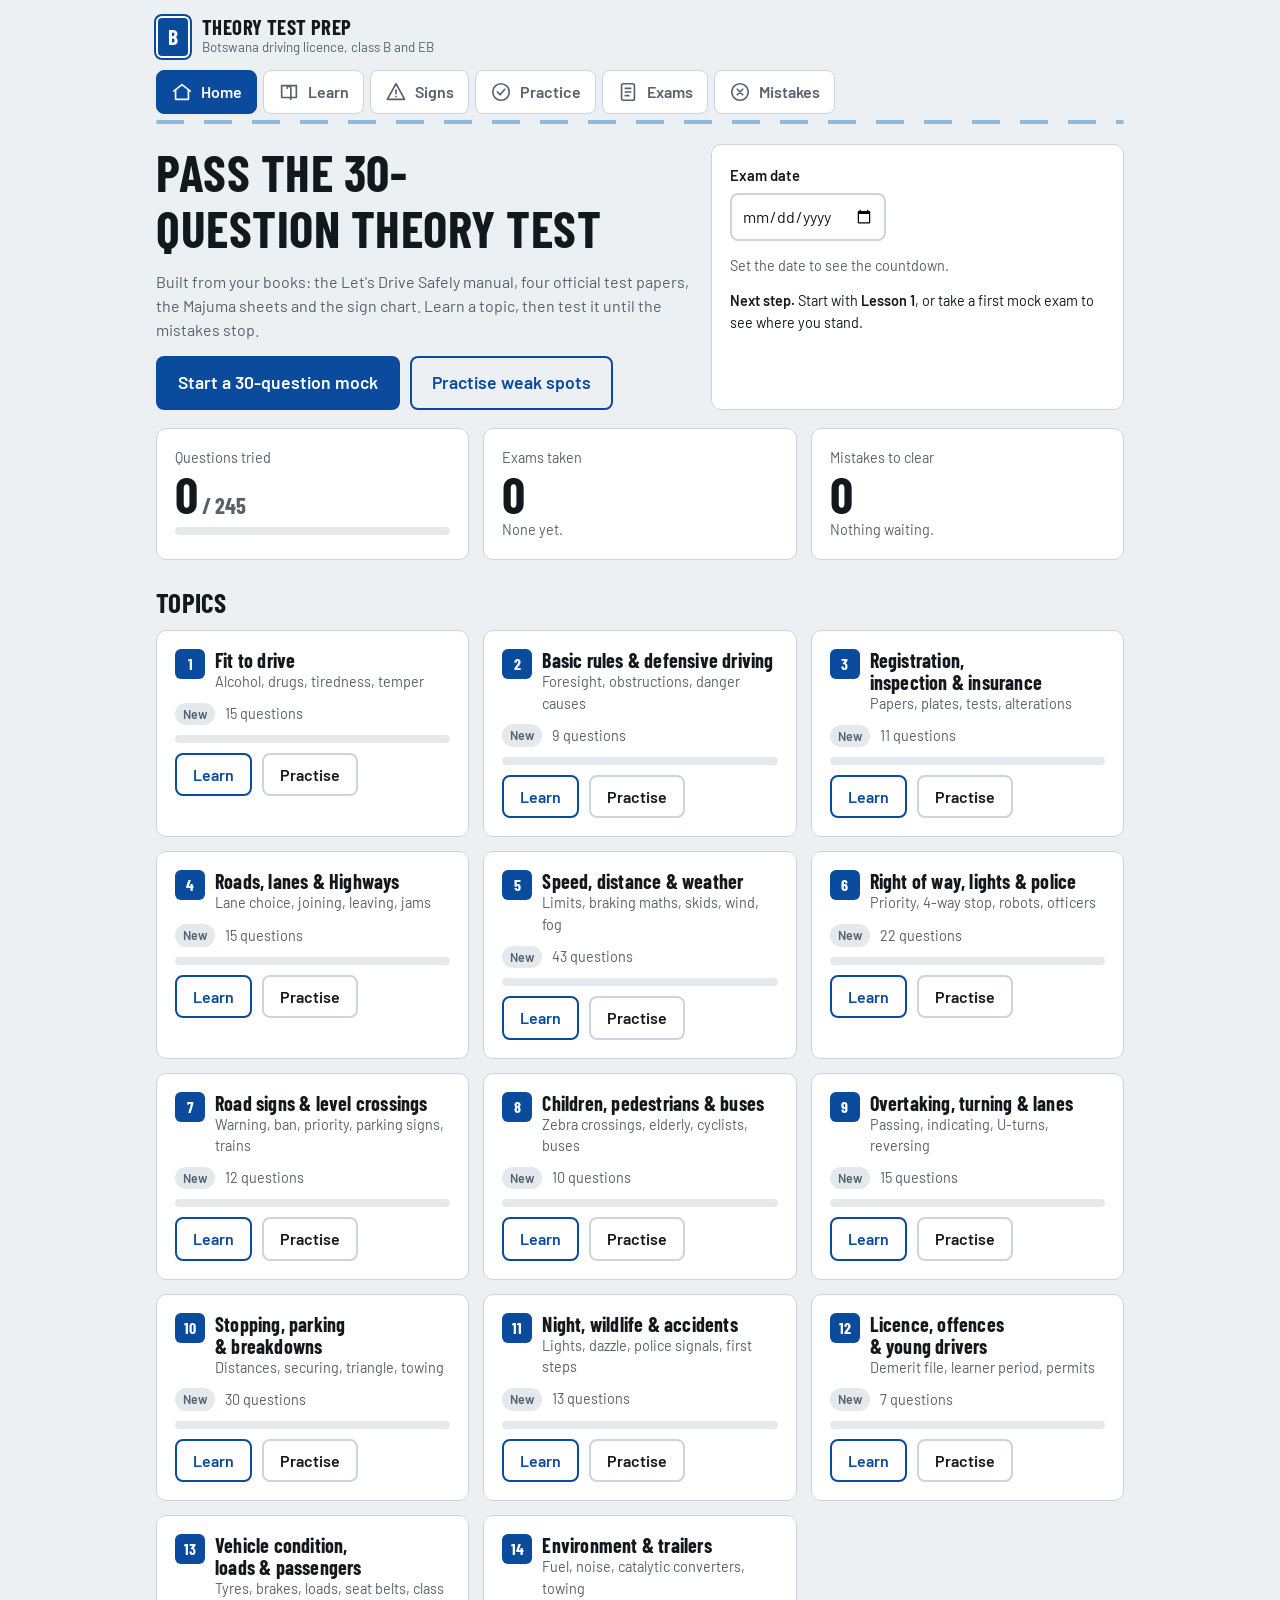
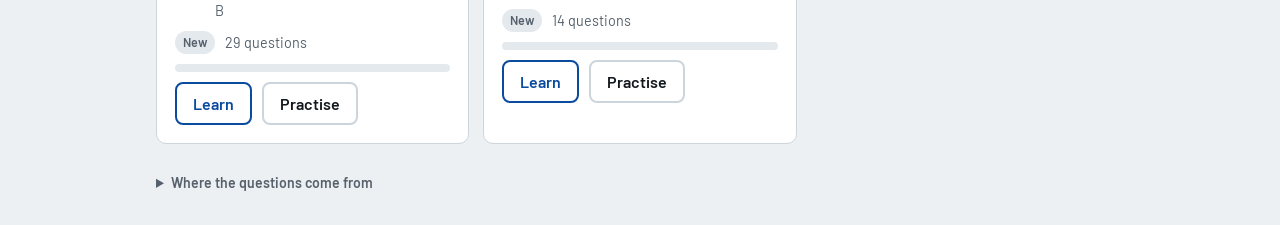
==== commit 3d99d865: "Make the site work offline and installable Adds a service worker that keeps the whole site on the de" ====
--- a/index.html
+++ b/index.html
@@ -5,141 +5,14 @@
 <meta name="viewport" content="width=device-width,initial-scale=1,viewport-fit=cover">
 <title>Botswana Theory Test Prep</title>
 <meta name="claude:viewport-fit-sides" content="cover">
-<link rel="preconnect" href="https://fonts.googleapis.com">
-<link rel="preconnect" href="https://fonts.gstatic.com" crossorigin>
-<link rel="stylesheet" href="https://fonts.googleapis.com/css2?family=Barlow+Condensed:wght@600;700&family=Barlow:wght@400;500;600&display=swap">
-<style>
-/* Layout concept: a road-sign study desk. Blue plate headings, white-line dividers, one column on phones with a bottom nav, two columns on wide screens. */
-:root{
-  --bg:#edf0f3; --surface:#ffffff; --surface2:#e4e9ee; --ink:#13181d; --muted:#56616c; --line:#cdd5dc;
-  --sign:#0a4b9e; --sign-ink:#ffffff; --sky:#75aadb;
-  --good:#17703f; --good-bg:#e1f3e8; --bad:#b3122a; --bad-bg:#fbe5e8; --warn:#8a5200; --warn-bg:#fff0d4;
-  --font-display:"Barlow Condensed","Arial Narrow",Arial,sans-serif;
-  --font-body:"Barlow",system-ui,-apple-system,"Segoe UI",Arial,sans-serif;
-  --r:10px;
-}
-@media (prefers-color-scheme: dark){
-  :root:not([data-theme="light"]){
-    --bg:#0f1317; --surface:#171d23; --surface2:#222a32; --ink:#edf1f4; --muted:#9aa6b1; --line:#2c353e;
-    --sign:#5b9bf0; --sign-ink:#08121f; --sky:#75aadb;
-    --good:#58c98a; --good-bg:#12301f; --bad:#ff7d8c; --bad-bg:#3a1a20; --warn:#f0b35a; --warn-bg:#33270f;
-    color-scheme:dark;
-  }
-}
-:root[data-theme="dark"]{
-  --bg:#0f1317; --surface:#171d23; --surface2:#222a32; --ink:#edf1f4; --muted:#9aa6b1; --line:#2c353e;
-  --sign:#5b9bf0; --sign-ink:#08121f; --sky:#75aadb;
-  --good:#58c98a; --good-bg:#12301f; --bad:#ff7d8c; --bad-bg:#3a1a20; --warn:#f0b35a; --warn-bg:#33270f;
-  color-scheme:dark;
-}
-*{box-sizing:border-box}
-body{margin:0;background:var(--bg);color:var(--ink);font-family:var(--font-body);font-size:16px;line-height:1.5;padding-bottom:84px}
-.shell{max-width:1000px;margin:0 auto;padding-left:max(16px,env(safe-area-inset-left,0px));padding-right:max(16px,env(safe-area-inset-right,0px));padding-block:0 32px}
-h1,h2,h3{font-family:var(--font-display);font-weight:700;letter-spacing:.01em;line-height:1.1;margin:0;text-wrap:balance}
-h1{font-size:clamp(2.1rem,6vw,3.2rem);text-transform:uppercase}
-h2{font-size:1.7rem;text-transform:uppercase}
-h3{font-size:1.25rem}
-p{margin:0}
-a{color:var(--sign)}
-button{font:inherit;color:inherit;cursor:pointer}
-:focus-visible{outline:3px solid var(--sky);outline-offset:2px}
-.top{display:flex;align-items:center;gap:16px;justify-content:space-between;padding-block:16px 12px}
-.brand{display:flex;align-items:center;gap:12px;min-width:0}
-.plate{background:var(--sign);color:var(--sign-ink);font-family:var(--font-display);font-weight:700;font-size:1.35rem;line-height:1;padding:8px 10px;border-radius:6px;border:2px solid var(--sign-ink);box-shadow:0 0 0 2px var(--sign);flex:none}
-.brand b{font-family:var(--font-display);font-size:1.3rem;text-transform:uppercase;letter-spacing:.02em;display:block;line-height:1.05}
-.brand small{color:var(--muted);display:block}
-.centreline{height:4px;background:repeating-linear-gradient(90deg,var(--sky) 0 28px,transparent 28px 48px);opacity:.8;margin-bottom:20px;border-radius:2px}
-nav.tabs{position:fixed;left:0;right:0;bottom:0;z-index:20;background:var(--surface);border-top:1px solid var(--line);display:flex;padding:6px max(6px,env(safe-area-inset-right,0px)) calc(6px + env(safe-area-inset-bottom,0px)) max(6px,env(safe-area-inset-left,0px))}
-nav.tabs button{flex:1;min-width:0;background:none;border:0;border-radius:8px;padding:8px 2px;font-size:.78rem;font-weight:600;color:var(--muted);display:flex;flex-direction:column;align-items:center;gap:2px}
-nav.tabs button svg{width:22px;height:22px;stroke:currentColor;fill:none;stroke-width:1.8;stroke-linecap:round;stroke-linejoin:round}
-nav.tabs button[aria-current="page"]{color:var(--sign);background:var(--surface2)}
-@media (min-width:760px){
-  body{padding-bottom:0}
-  nav.tabs{position:static;border:0;background:none;padding:0;gap:6px;justify-content:flex-start;margin-bottom:6px}
-  nav.tabs button{flex:none;flex-direction:row;gap:8px;font-size:1rem;padding:9px 14px;border:1px solid var(--line);background:var(--surface)}
-  nav.tabs button[aria-current="page"]{background:var(--sign);color:var(--sign-ink);border-color:var(--sign)}
-}
-.card{background:var(--surface);border:1px solid var(--line);border-radius:var(--r);padding:18px}
-.grid{display:grid;gap:14px}
-.g2{grid-template-columns:repeat(auto-fit,minmax(min(100%,300px),1fr))}
-.g3{grid-template-columns:repeat(auto-fit,minmax(min(100%,210px),1fr))}
-.row{display:flex;gap:10px;flex-wrap:wrap;align-items:center}
-.stack{display:flex;flex-direction:column;gap:14px}
-.muted{color:var(--muted)}
-.small{font-size:.9rem}
-.btn{background:var(--sign);color:var(--sign-ink);border:2px solid var(--sign);border-radius:8px;padding:10px 16px;font-weight:600;line-height:1.2}
-.btn:hover{filter:brightness(1.08)}
-.btn.alt{background:transparent;color:var(--sign)}
-.btn.ghost{background:var(--surface);color:var(--ink);border-color:var(--line)}
-.btn[disabled]{opacity:.45;cursor:not-allowed}
-.btn.big{padding:14px 20px;font-size:1.1rem}
-.pill{display:inline-block;font-size:.78rem;font-weight:600;padding:2px 8px;border-radius:99px;background:var(--surface2);color:var(--muted);white-space:nowrap}
-.pill.good{background:var(--good-bg);color:var(--good)}
-.pill.bad{background:var(--bad-bg);color:var(--bad)}
-.pill.warn{background:var(--warn-bg);color:var(--warn)}
-.bar{height:8px;border-radius:99px;background:var(--surface2);overflow:hidden}
-.bar i{display:block;height:100%;background:var(--sign);border-radius:99px}
-.hero{display:grid;gap:18px;grid-template-columns:1fr}
-@media (min-width:760px){.hero{grid-template-columns:1.3fr 1fr;align-items:stretch}}
-.big-num{font-family:var(--font-display);font-weight:700;font-size:3.2rem;line-height:1}
-.topic{display:flex;flex-direction:column;gap:10px;text-align:left}
-.topic .num{font-family:var(--font-display);font-weight:700;background:var(--sign);color:var(--sign-ink);width:30px;height:30px;border-radius:6px;display:grid;place-items:center;flex:none}
-.topic-head{display:flex;gap:10px;align-items:flex-start}
-.lesson li{margin-bottom:10px}
-.lesson ul{padding-left:20px;margin:0}
-.thumbs{display:grid;grid-template-columns:repeat(auto-fill,minmax(110px,1fr));gap:10px}
-.thumbs button{border:1px solid var(--line);background:var(--surface);border-radius:8px;padding:0;overflow:hidden;position:relative;aspect-ratio:3/4}
-.thumbs img{width:100%;height:100%;object-fit:cover;object-position:top;display:block}
-.thumbs span{position:absolute;left:6px;bottom:6px;background:var(--sign);color:var(--sign-ink);font-size:.78rem;font-weight:600;padding:1px 7px;border-radius:99px}
-table{border-collapse:collapse;width:100%}
-.tw{overflow-x:auto}
-td,th{padding:8px 10px;border-bottom:1px solid var(--line);text-align:left;vertical-align:top}
-td:last-child{font-weight:600;white-space:nowrap}
-th{font-family:var(--font-display);font-size:1.2rem;text-transform:uppercase}
-.signs{display:grid;grid-template-columns:repeat(auto-fill,minmax(150px,1fr));gap:12px}
-.signs figure{margin:0;background:var(--surface);border:1px solid var(--line);border-radius:var(--r);padding:12px 8px;text-align:center}
-.signs img{width:110px;height:110px;object-fit:contain;background:#fff;border-radius:8px}
-.signs figcaption{font-size:.9rem;font-weight:500;margin-top:6px}
-.qhead{display:flex;justify-content:space-between;gap:10px;flex-wrap:wrap;align-items:center;margin-bottom:12px}
-.q-text{font-size:1.2rem;font-weight:600;line-height:1.35}
-.q-img{display:block;max-width:min(100%,460px);border-radius:8px;border:1px solid var(--line);margin:12px 0;cursor:zoom-in;background:#fff}
-.q-img.sign{width:190px;height:190px;object-fit:contain;background:#fff;border:0;cursor:default;padding:4px}
-.opts{display:flex;flex-direction:column;gap:10px;margin-top:14px}
-.opt{display:flex;gap:12px;align-items:flex-start;text-align:left;background:var(--surface);border:2px solid var(--line);border-radius:10px;padding:12px;width:100%}
-.opt:hover:not([disabled]){border-color:var(--sign)}
-.opt .ltr{font-family:var(--font-display);font-weight:700;background:var(--sign);color:var(--sign-ink);min-width:28px;height:28px;border-radius:6px;display:grid;place-items:center;flex:none}
-.opt.sel{border-color:var(--sign);background:var(--surface2)}
-.opt.right{border-color:var(--good);background:var(--good-bg)}
-.opt.wrong{border-color:var(--bad);background:var(--bad-bg)}
-.opt{flex-wrap:wrap}.opt .ltr+span{flex:1 1 0;min-width:0}.opt .tag{flex:1 0 100%;padding-left:40px;font-size:.8rem;font-weight:700;margin-top:-4px}
-.opt.right .tag{color:var(--good)}
-.opt.wrong .tag{color:var(--bad)}
-.opt[disabled]{cursor:default}
-.fb{margin-top:14px;border-radius:10px;padding:12px 14px;background:var(--surface2)}
-.fb.good{background:var(--good-bg)}
-.fb.bad{background:var(--bad-bg)}
-.note{margin-top:10px;background:var(--warn-bg);color:var(--ink);border-left:4px solid var(--warn);padding:10px 12px;border-radius:6px;font-size:.92rem}
-.nav-grid{display:grid;grid-template-columns:repeat(auto-fill,minmax(38px,1fr));gap:6px}
-.nav-grid button{height:38px;border-radius:8px;border:1px solid var(--line);background:var(--surface);font-weight:600}
-.nav-grid button.ans{background:var(--surface2);border-color:var(--sign)}
-.nav-grid button.cur{background:var(--sign);color:var(--sign-ink);border-color:var(--sign)}
-.nav-grid button.flag{box-shadow:inset 0 -4px 0 var(--warn)}
-.timer{font-variant-numeric:tabular-nums;font-weight:600}
-.score{font-family:var(--font-display);font-weight:700;font-size:4.5rem;line-height:1;font-variant-numeric:tabular-nums}
-.lb{position:fixed;inset:0;z-index:50;background:rgba(5,8,12,.92);display:flex;flex-direction:column;padding:max(12px,env(safe-area-inset-top,0px)) max(12px,env(safe-area-inset-right,0px)) max(12px,env(safe-area-inset-bottom,0px)) max(12px,env(safe-area-inset-left,0px))}
-.lb .bar2{display:flex;gap:8px;justify-content:space-between;align-items:center;color:#fff;margin-bottom:8px}
-.lb .view{flex:1;min-height:0;overflow:auto;text-align:center;-webkit-overflow-scrolling:touch}
-.lb img{max-width:100%;height:auto;background:#fff;border-radius:6px}
-.lb .btn{background:#fff;color:#111;border-color:#fff}
-.lb .btn.alt{background:transparent;color:#fff}
-.foot{margin-top:28px;font-size:.88rem;color:var(--muted)}
-.foot summary{cursor:pointer;font-weight:600}
-label{font-weight:600;font-size:.92rem}
-select,input[type=date]{font:inherit;color:var(--ink);background:var(--surface);border:2px solid var(--line);border-radius:8px;padding:9px 10px;max-width:100%}
-.fields{display:grid;gap:12px;grid-template-columns:repeat(auto-fit,minmax(min(100%,180px),1fr))}
-.fields > div{display:flex;flex-direction:column;gap:6px}
-@media (prefers-reduced-motion:no-preference){.bar i{transition:width .4s}}
-</style>
+<link rel="preload" href="fonts/barlow-400.woff2" as="font" type="font/woff2" crossorigin>
+<link rel="preload" href="fonts/barlow-condensed-700.woff2" as="font" type="font/woff2" crossorigin>
+<link rel="manifest" href="manifest.webmanifest">
+<link rel="icon" href="icons/favicon.svg" type="image/svg+xml">
+<link rel="icon" href="icons/favicon-32.png" type="image/png" sizes="32x32">
+<link rel="apple-touch-icon" href="icons/apple-touch-icon.png">
+<meta name="theme-color" content="#0a4b9e">
+<link rel="stylesheet" href="css/style.css">
 </head>
 <body>
 
@@ -157,481 +30,6 @@
 </div>
 <div id="lbRoot"></div>
 
-<script>
-const DATA = {"topics": [{"id": 1, "title": "Fit to drive", "sub": "Alcohol, drugs, tiredness, temper"}, {"id": 2, "title": "Basic rules & defensive driving", "sub": "Foresight, obstructions, danger causes"}, {"id": 3, "title": "Registration, inspection & insurance", "sub": "Papers, plates, tests, alterations"}, {"id": 4, "title": "Roads, lanes & Highways", "sub": "Lane choice, joining, leaving, jams"}, {"id": 5, "title": "Speed, distance & weather", "sub": "Limits, braking maths, skids, wind, fog"}, {"id": 6, "title": "Right of way, lights & police", "sub": "Priority, 4-way stop, robots, officers"}, {"id": 7, "title": "Road signs & level crossings", "sub": "Warning, ban, priority, parking signs, trains"}, {"id": 8, "title": "Children, pedestrians & buses", "sub": "Zebra crossings, elderly, cyclists, buses"}, {"id": 9, "title": "Overtaking, turning & lanes", "sub": "Passing, indicating, U-turns, reversing"}, {"id": 10, "title": "Stopping, parking & breakdowns", "sub": "Distances, securing, triangle, towing"}, {"id": 11, "title": "Night, wildlife & accidents", "sub": "Lights, dazzle, police signals, first steps"}, {"id": 12, "title": "Licence, offences & young drivers", "sub": "Demerit file, learner period, permits"}, {"id": 13, "title": "Vehicle condition, loads & passengers", "sub": "Tyres, brakes, loads, seat belts, class B"}, {"id": 14, "title": "Environment & trailers", "sub": "Fuel, noise, catalytic converters, towing"}], "lessons": {"1": ["Alcohol: your fitness to drive is impaired considerably from 0.3 per mille (30 mg per 100 ml of blood). Even small amounts can delay reactions, cause reckless driving and impair hearing and vision.", "A drunk driver cannot get fit again quickly. Half an hour of sleep, two cups of strong coffee or a half-hour walk do not help. A blood alcohol of 1.0 per mille takes about 10 hours to clear.", "Alcohol hits harder with sleeping pills, pain killers or sedatives, on an empty stomach, or when drinks are downed quickly.", "Drugs (hashish, marijuana/dagga, heroin, cocaine, LSD, amphetamines) can make you unfit to drive even after one use. Hashish traces show in urine weeks later, and its effects include misjudging speed and distance and poor attention.", "People who take drugs regularly are unfit to drive even when not high. A drug-dependent person is fit again only after proving a whole year without drugs and no likelihood of relapse.", "Driving on drugs can cost you your licence (confiscation or ban), a fine and/or imprisonment, and a compulsory medical or psychological examination.", "Tiredness: heavy eyelids, feeling chilly and sudden frights mean stop and take a proper break. Plan rests on long journeys and do some exercises at stops.", "Distractions: telephone, lighting a cigarette, nagging children, strong emotions, lively conversation, gripping radio programmes. Loud radio, headphones and a loud exhaust (\"power sound\") stop you hearing sirens and warnings.", "Never drive when furious. Time pressure never excuses ignoring traffic rules. If a young driver revs beside you at the lights, ignore the challenge and stay cool.", "A good driver treats others like partners, drives calmly and coolly and never shows off. If someone cuts into your lane or tailgates, stay calm and let faster drivers overtake."], "2": ["Road traffic needs caution at all times and consideration for others. You must reckon with improper conduct by others and drive with foresight.", "Defensive driving means not insisting on your rights and allowing for other people's mistakes.", "Unnecessary obstruction: stalling in dense traffic, driving too slowly for no good reason, running out of fuel.", "Things that cause dangerous situations: cutting corners, dipping headlights too late, brakes that grab on one side, too much steering-wheel play, worn tyres, headlights set too high, a broken-down vehicle not marked as required, excessive speed."], "3": ["Carry your driving licence and the vehicle registration certificate.", "Bought a registered vehicle: have it re-registered immediately and submit proof of insurance. Sold one: tell the registration centre the buyer's name and address and hand over the registration papers against a receipt. (Stencil Test 4 Q3 words this differently, see the note in that question.)", "Number plates: fixed securely in the right places, always easily legible, rear plate lit in darkness, and nothing on them may be changed.", "The test stamp and the entry in the registration certificate show when the next inspection is due. A new car is first inspected after 3 years. A second-hand car just inspected is due again after 2 years.", "Exhaust test: petrol with catalytic converter every 2 years, petrol without a converter every 12 months, diesel every 2 years. The hexagonal stamp on the front plate shows the date of the next exhaust test.", "A caravan trailer left standing for six months still has to meet the deadline on its test stamp.", "After a technical change needing an expert opinion, carry the opinion certificate with the new roadworthiness report and have the vehicle document corrected. A lowered suspension needs the expert opinion immediately after the alteration.", "Alterations that cancel the permit for use bring a fine, demerit points in the traffic offender file, and the insurance cover lapses.", "No motor liability insurance: the vehicle may not be used on the road and must be de-registered at the registration centre."], "4": ["Slow farm tractors, working machines, mopeds and invalid carriages should use the hard shoulder where possible. The left-hand hard shoulder may be used for stopping and parking and for slow vehicles.", "Never drive along the broken white centre line in fog. It endangers oncoming traffic.", "On a road with three lanes each way, with traffic well spaced in the far left lane, you may stay in the middle lane. Inside built-up areas, vehicles up to 3.5 t may choose their lane freely.", "You may only drive faster in the left-hand lane than in the right when queues have formed or when the lane arrows point in different directions.", "Highway overtaking accidents come from not watching the traffic behind and from driving too close to the vehicle in front. You may not overtake on the left when there is no queue in the right lane.", "Leaving a Highway: indicate in good time, use the left-hand lane early enough, and slow down on the exit lane (after a long drive at 120 km/h check your speedometer, because you underestimate your speed).", "Joining: Highway traffic has priority. Accelerate in the acceleration lane, filter in, and if you cannot join stop toward the end of the lane. Never force your way.", "Tailgated by a driver flashing lights: move over to the left lane as soon as possible. If you miss your exit, drive on to the next one.", "On a Highway: no U-turns, no reversing, no stopping on the roadway or hard shoulder. Highway vehicles need a documented top speed of more than 60 km/h.", "Traffic jam: make a channel for emergency vehicles. On three lanes the channel goes between the right-hand and middle lane. On two lanes, right-lane vehicles keep right and left-lane vehicles keep left.", "Broken down on a Highway: leave at the next exit when towed, with hazard lights on both vehicles."], "5": ["Built-up areas: 60 km/h. Roads outside built-up areas with one marked lane each way: cars 120 km/h. Car with trailer: 80 km/h. Trucks and combinations (7.5 t, 8 t with trailer, 3.6 t with trailer): 80 km/h. Twin-wheel vehicles: 80 km/h. On a clearway sign \"recommended 100\", a car with trailer still max 80.", "Fog with 50 m visibility: maximum 50 km/h. If you can see 50 m on a narrow road, you must be able to stop within 25 m. You must always be able to stop within the range of vision, or of your dipped headlights at night.", "Reaction distance = speed/10 x 3 (1 s reaction): 30 m at 100 km/h, 18 m at 60 km/h, 15 m at 50 km/h. Braking distance = (speed/10) x (speed/10): 100 m at 100, 36 m at 60, 25 m at 50. Stopping distance = reaction + braking: 130 m at 100, 54 m at 60, 40 m at 50.", "Double the speed and the braking distance is 4 times as long. A pedestrian steps out 20 m ahead: at 40 km/h a collision cannot be avoided.", "Braking distance gets longer with a trailer without brakes, wet or slippery roads, downhill slopes, bad tyres and weak brakes.", "Safe distance outside built-up areas: half the speedometer reading in metres. In a 50 km/h urban stream: 15 m, about 3 car lengths. Increase it in rain, fog and on wet roads (wheel-spray, longer braking, greasy film).", "Rear-end collisions come from unexpected heavy braking, inattentiveness, and driving too close. Cars with foreign plates may brake or stop suddenly to ask the way.", "Skids and bends: reduce speed before the bend, accelerate only when the road straightens. Heavy braking and wet roads cause skids. Front-wheel drive pushes the front end out if you accelerate too hard, rear-wheel drive pushes the rear out. Centrifugal force at 60 km/h is 4 times that at 30.", "Aquaplaning (sliding on a water film): high speed, worn tyres, grooves and dips make it likely, and you can no longer steer or brake.", "Strong side wind: steer against it and slow down. Expect it on bridges, behind cuttings and when passing trucks (slipstream). Gaps in forests and fire breaks are danger spots too.", "Muddy stretch: avoid accelerating, braking and sudden steering movements. Dirt on the road is likely near construction sites and farm-track junctions. After rain on a dry road, expect a greasy film.", "Sudden fog appears near rivers, lakes and marshy areas. Adapt your speed and switch on dipped headlights.", "Driving fast for a long time makes you lose your feel for speed. You also underestimate speed on wide, good roads with no trees or buildings at the edge.", "Fast driving is most dangerous at blind spots, road narrowings, level crossings, crossroads, pedestrian crossings and bends. In residential areas expect children, doors opening and vehicles pulling out.", "Horn: a warning signal only (and an overtaking signal outside built-up areas). Hazard lights warn of broken-down vehicles, school buses with children boarding or alighting, and traffic jams."], "6": ["No signs at a crossroads or junction: \"right before left\", the vehicle from the right goes first. Unclear? Wait, observe and agree with the others. Narrow side roads in built-up areas can still have priority.", "Crossing a priority road with your view blocked by parked vehicles: drive onto the crossroads slowly and carefully.", "You must wait when turning out of a farm track, a driveway, a traffic-calmed area, or over a sunken kerbstone.", "3-way or 4-way STOP: every vehicle stops. The one that arrived first moves off first, provided it is safe.", "Traffic lights: green long time, watch closely and be ready to stop. Amber at 40 km/h with 40 m to go: stop. Amber when you are 10 m away: proceed. Red while turning right: stop. Flashing amber: approach with greater caution and give way if necessary.", "Green arrow: you may turn right if no one is obstructed or endangered, especially pedestrians and cross traffic. Stop at the stop line, or before the crossing if there is none.", "Lane signals above the road show which lanes are open. You may not use a lane that the signal closes (see the picture pages below).", "A police officer's signals beat lights and signs. Police instructions must be obeyed.", "Never drive into a crossroads, junction, level crossing or pedestrian crossing if you would have to wait on it in congestion, even on green or with priority. Do not obstruct vehicles with blue lights and siren.", "Use the picture pages below for the right-of-way scenes. Each scene shows the correct answer printed under the question."], "7": ["Warning signs (red triangle): children, old people, pedestrian crossing, traffic signals, roundabout, steep slope, bends, merging traffic, wind, sand, animals, level crossings. Reduce speed and be ready to brake.", "The red-edged \"!\" triangle: danger 150 m to 250 m ahead outside built-up areas. Level crossing beacons: three stripes about 240 m, two about 160 m, one about 80 m.", "Priority road (diamond sign) gives right of way until it ends. Check bend signs on the priority road: you indicate when you follow it. A narrowing: you may only take precedence when the road is clear, and be ready to stop.", "STOP: stop at the stop line, then again where you can see along the road (sight line), and give way. If there is no line, stop again at the sight line.", "Mass signs: one sign is about the actual mass, the other about the permissible total mass. Axle weight, width, length and height limits are shown on separate signs.", "Speed zone 30 km/h and traffic-calmed areas: watch for pedestrians. End signs cancel the ban. 60 km/h minimum speed signs: you must drive at least that fast, or not use the road.", "Parking signs: disabled bays need the permit with the right number, resident bays need a licence with the matching number, signs may allow only light vehicles up to 2.8 t.", "Level crossing: wait in front of the level crossing sign when a red light flashes, the barrier is lowering or closed, or a railway worker waves a white-red-white flag or a red lamp. With open barriers approach slowly and look along the line.", "Do not enter a crossing if you would have to stop on the rails in a jam. Outside built-up areas, a car with trailer waits immediately after the single-stripe beacon. In a long wait, switch off the engine to save fuel and cut pollution, and put on parking lights in the dark.", "A flashing red arrow pointing right: only road users turning right must wait. Cross after a train once the red flashing light goes out.", "Use the picture pages below for every sign in the book with its official meaning."], "8": ["Children: reduce speed and be ready to brake. They rush onto the road, turn back for a ball, and look one way and set off. If a ball rolls out, slow down at once.", "School and bus stop areas: children run out and across in front of buses. A school bus stopping ahead is dangerous even 80 m away.", "Elderly pedestrians: eyesight and hearing are poorer, they react slowly, may stop abruptly or turn back. A pedestrian with a white stick: reduce speed and stop if needed.", "Passing a bus at a stop: only at walking speed and only if passengers are not endangered or obstructed. With hazard lights on, drive past at walking speed and stop if necessary. Expect people to cross in front of or behind the bus.", "Zebra crossing: approach at moderate speed and wait if needed. No overtaking before or on it, no stopping on it. Take extra care if your view is blocked or another vehicle is waiting. Do not stop on the crossing in congestion.", "A cyclist crossing wrongly: let them cross. Mud on the crossing: brake early and stop if needed.", "Dogs on a lead can pull a child onto the road. Cyclists are dangerous when they switch to the road without looking. Motorcyclists are overlooked and their speed underestimated.", "A truck turning right can swing out to the left first."], "9": ["Pulling out from parked vehicles: your view is limited and approaching drivers see you late. Pulling out of a driveway: you wait, and check for children and pedestrians on the pavement first.", "Changing lanes: signal in time and check the traffic behind. Check mirrors and remember the blind angle. Lane ends or blocked: the zipper method, drivers in the continuing lane let others in turn.", "Overtaking cyclists and pedestrians: keep at least 1.5 m side distance. 50 cm is not enough. Do not overtake if oncoming traffic makes that impossible.", "Never overtake: when you cannot go considerably faster, when the view or traffic situation is unclear, at pedestrian crossings, at blind spots, or just before a crossroads behind a truck.", "Finish overtaking before an unbroken line or no-overtaking sign. At 100 km/h behind a 70 km/h truck you need about 800 m before the brow of a hill.", "Pull out only if traffic behind and oncoming are not endangered. To end: indicate clearly and in good time, return to the lane without inconveniencing the vehicle you passed. Signal both before pulling out and before pulling in.", "Being overtaken: keep as far left as possible, do not speed up. If an overtaking car misjudges, brake and move left. A slow vehicle with a queue must let faster vehicles pass, by using the hard shoulder or a lay-by.", "Turning right: check behind, indicate, get in lane, check again just before turning. Give way to oncoming cyclists and vehicles, and to pedestrians crossing the road you enter. Two vehicles turning right generally turn in front of each other.", "Turning left into a priority road: watch for vehicles from both sides, and for pedestrians and cyclists on your left or behind you.", "The person changing direction must signal. U-turns are forbidden on Highways and clearways. Reversing: look mainly to the rear, also front and sides, and go slowly.", "Wrong lane at the lights: carry on and accept the detour. Do not swerve across."], "10": ["No stopping: on level crossings, narrow roads and blind spots, on acceleration/deceleration lanes, between lane dividers with direction arrows, on pedestrian crossings and within 5 m before them, near sharp bends, on freeway/clearway outside parking areas.", "No parking: within 5 m before or behind crossroads and junctions, before sunken kerbstones, at taxi ranks, opposite driveways on narrow roads, on priority roads outside built-up areas, within 15 m of a bus stop sign.", "Before a railway crossing: 50 m clear outside built-up areas, 5 m inside. If your vehicle hides traffic lights keep 10 m clear. Do not stop within 10 m of a hidden Railway Cross or Stop/Give Way sign.", "You are \"parked\" if you leave the vehicle or stop for more than 3 minutes. At a bus stop you may stop up to 3 minutes if you do not obstruct buses. Taxis may stop in second row to let passengers on or off.", "Parking on the left: leave at least 3 m between your vehicle and the lane marking. Parallel parking lanes: in two-way streets only the left one, in one-way streets either. Parking on the right is allowed in one-way streets.", "Trailers: a trailer alone may stay on public roads no more than 2 weeks. Trailers over 2 t may be parked in industrial areas on Sundays, public holidays and 22:00 to 06:00. Vehicles up to 3.5 t may use designated footpaths.", "Parking disc: you arrive 10:40 in a 2 hour area, set 11:00 (the next half hour mark). Use the parking ticket and do not exceed the time. A broken meter: you may stop only to board, alight, load or unload.", "Getting out: check behind and for cyclists before opening the door. Let children out on the pavement side. Passengers watch for traffic on the left side.", "Securing: take the key, lock the steering, close windows, lock doors and boot. On a downhill slope: parking brake plus first or reverse (manual), or P and parking brake (automatic).", "Breakdown or tyre failure on a Highway: hazard lights, stop as far left as possible, warning triangle about 100 m back. At night also hazard lights and triangle.", "Towing: hazard lights on both vehicles, tow-rope or bar clearly marked, max 5 m between the vehicles, tow-rope kept taut. Power steering and servo brakes need much more effort when the engine is off. You need at least class B to tow."], "11": ["Moving from a lit road into an unlit one: your eyes adapt slowly, obstacles and pedestrians are harder to see.", "Dazzled by oncoming lights: look to the left-hand edge of the road and slow down, even stop if needed. Do not look at the lights.", "Wildlife: dusk and dawn are peak times. Deer come in groups, and stragglers follow. If you cannot avoid a collision: brake, hold the wheel firmly and keep your direction. After a collision stop, hazard lights, make the scene safe, inform police or council.", "Full beam: dip for oncoming traffic, when following another vehicle closely, on well-lit roads or at a level crossing. Dipped lights must not dazzle: check height, bulbs and overload.", "Fog lights: fog, rain and falling hail when visibility is very low. Rear fog lamps when visibility is under 50 m. Dipped headlights in the daytime when fog, rain or hail cut visibility, in twilight and in dark underpasses. Parking lights alone are not enough when driving in the dark.", "Oncoming drivers flash at you: your headlights may be dazzling them or the light range is set wrong. A blue dash light means full beam.", "Police: \"STOP POLICE\" or \"Please Follow\" lights mean you. A red disc from a car you cannot recognise means follow and stop behind it.", "Siren or blue light: clear the way, mount the pavement carefully if necessary. Blue light with no siren: vehicle on duty, give way. Amber flashing: roadworks, accident scene, wide or slow load.", "Traffic jam: switch on hazard lights and leave a channel for emergency vehicles.", "Accident duties: pull over, inform the police, give your name, address, licence and registration on request. Damaged a parked car and no owner came: leave name and address on it and report to police within 24 hours.", "First on the scene of an accident with injured people: make the scene safe, give first aid, call the rescue service and the police. Stop and find out the results, make the scene safe, help the injured."], "12": ["The Central Card-Index for Traffic Offences records criminal traffic offences and offences with an administrative fine. Entries are struck off after two years.", "Teaching for hire or reward needs a Driving Instructor Certificate. An expired PSV permit after 25 months means a full test and new medical certificate and fingerprints.", "Young drivers crash more because of exuberance, showing off, speed and risk taking, too little experience and over-trust in the car. A driver should ask passengers not to distract them.", "Your licence can be reviewed after frequent violations or a permanent handicap. The learner (trial) period is 6 months. Driving without a licence before the test can lead to refusal of the licence because of doubts about character."], "13": ["The owner and the driver are responsible for the roadworthiness of a licensed vehicle. If it stops being roadworthy, take it off the road and continue only after repair. No roadworthiness or no insurance means no public road.", "Defects that endanger traffic: worn tyres, defective rear lights, insufficient braking. Check brakes on an unfamiliar vehicle, after long standing and after washing underneath.", "Tyres: check pressure regularly including the spare, and adjust for load. Low pressure causes overheating, poor stability, higher fuel use and faster wear. Minimum profile 1.6 mm. Re-conditioned tyres: do not exceed their speed limit and check pressure more often. Emergency wheel: max 80 km/h.", "Wet drum brakes: apply the brakes gently while driving slowly. Disc brakes act later on wet roads. Brakes grabbing on one side swing the car out and lengthen braking distance. ASR reduces wheelspin, ABS keeps steering control when braking.", "Tyre burst at high speed: throttle down, steer against it, brake cautiously, stop on the hard shoulder with hazard lights and triangle.", "Trailer check: lights, brakes (overrun brakes), breakaway cable, jack wheel raised, mirrors, coupling locked. A 600 kg single-axle trailer needs at least 24 kg (4%) on the coupling. Permissible towed load is in the registration certificate, book or manual.", "Loads: stowed securely and covered if blowing, never beyond the permissible mass or axle weights, never obstructing the driver. Max width 2.50 m, max height 4.3 m, truck-and-trailer length 20 m. No load beyond the front.", "Load beyond the rear: up to 1 m beyond the rear reflectors needs no marker. By day mark with a bright red flag or sign at least 30 x 30 cm. At night a red light or reflector. A red marker light may be at most 1.50 m high. A load more than 40 cm past the side lights needs a white light front and a red light rear.", "An overload of only 20% can overstrain brakes, worsen steering and strain parts. Roof loads follow the manual and raise side-wind sensitivity and body roll.", "Seat belts on all seats, inside and outside built-up areas, even with air bags. Not needed at walking speed or when parking. Serious or fatal injuries are likely from 30 km/h without a belt. Children travel in an approved child seat or raised seat that fits their height and weight. Truck floor: max 8 persons for work transport.", "Class B: light vehicles up to 3,500 kg, towing a trailer up to 750 kg. Check the permissible towed load of your car before you tow, and heavier trailers need class EB."], "14": ["Switch off the engine when waiting long (jam, level crossing). Avoid unnecessary trips and idling. Avoid short trips, full-throttle starts and revving.", "Fix a defective exhaust at once: noise and parts falling off. A souped-up engine adds noise and pollutant emission. Dark exhaust smoke means worn or badly tuned engine, have it checked immediately.", "Save fuel: drive in the highest sensible gear at low revs, anticipate to avoid braking and accelerating, check tyre pressure, remove the roof rack and unnecessary load, avoid peak hours, use car pools, public transport and park-and-ride.", "One drop of oil can pollute up to 600 litres of drinking water. When refuelling do not breathe the fumes and do not top up after the nozzle switches off.", "Catalytic converters are damaged by leaded fuel, frequent misfiring, many failed starts and being towed to start.", "Towing a trailer: more room needed on turns, less acceleration, hasty steering invites skids, overtaking distance increases. A trailer without brakes lengthens braking: slow down early and use a low gear downhill. Use engine braking by changing down in good time, and engage the clutch gently.", "Do not press the clutch and switch off the engine downhill: steering and brake boosters stop working. Degressive braking (hard first, then easing off) shortens braking distance when something blocks the road.", "Vehicles with trailers over 7 m combination length on single-lane roads need a longer gap so an overtaker can pull in. Canvas-covered or unloaded high trailers react to side wind. Reversing with poor view: keep sight contact with your guide.", "Orange warning plates mean dangerous goods. A white plate with a red L means a beginner is driving. Before driving someone else's car adjust seat, head rest, belt and mirrors. Clean all windows and mirrors before you go. If you dirty the road leaving a field or building site, you must clean it. Secure and report anything that falls off your vehicle."]}, "cheat": [{"h": "Speed limits", "rows": [["Built-up areas", "60 km/h"], ["Car, road outside built-up area (one lane each way)", "120 km/h"], ["Car with trailer, any road outside built-up areas", "80 km/h"], ["Truck 7.5 t, truck 8 t + trailer, truck 3.6 t + trailer", "80 km/h"], ["Vehicles with twin wheels", "80 km/h"], ["Emergency (spare) wheel", "80 km/h"], ["Fog, 50 m visibility", "50 km/h"], ["Highway vehicle top speed (docs)", "above 60 km/h"]]}, {"h": "Distance maths (1 s reaction)", "rows": [["Reaction distance", "speed/10 x 3"], ["Braking distance", "(speed/10) x (speed/10)"], ["At 50 km/h: reaction / brake / stop", "15 / 25 / 40 m"], ["At 60 km/h: reaction / brake / stop", "18 / 36 / 54 m"], ["At 100 km/h: reaction / brake / stop", "30 / 100 / 130 m"], ["Double speed", "braking distance x 4"], ["Safe gap outside built-up", "half the speedometer in metres"], ["Safe gap at 50 km/h in town", "15 m (about 3 cars)"], ["Pedestrian 20 m ahead", "collision unavoidable at 40 km/h"]]}, {"h": "Stopping and parking distances", "rows": [["Before a pedestrian crossing (no stopping)", "5 m"], ["Before/behind crossroads or junction (no parking)", "5 m"], ["Before a Railway Cross, outside built-up", "50 m"], ["Before a Railway Cross, inside built-up", "5 m"], ["Before/behind a bus stop sign", "15 m"], ["Hiding traffic lights or Stop/Railway signs", "10 m"], ["Gap to lane marking when parking on left", "3 m"], ["Parked means more than", "3 minutes (or you leave)"], ["Max stop at a bus stop", "3 minutes"], ["Warning triangle on fast road", "about 100 m"], ["Trailer alone on public road", "2 weeks max"], ["Max distance between towing vehicles", "5 m"]]}, {"h": "Vehicle and licence numbers", "rows": [["New car first inspection", "3 years"], ["Second-hand car next inspection", "2 years"], ["Exhaust test petrol + catalytic / diesel", "every 2 years"], ["Exhaust test petrol, no catalytic", "every 12 months"], ["Minimum tyre tread", "1.6 mm"], ["Alcohol impairs fitness from", "0.3 per mille"], ["1.0 per mille clears in", "about 10 hours"], ["Learner (trial) period", "6 months"], ["Offences struck off after", "2 years"], ["Class B", "up to 3,500 kg + trailer up to 750 kg"], ["Belt-less serious injury from", "30 km/h"], ["One drop of oil pollutes", "up to 600 litres of water"]]}, {"h": "Loads and dimensions", "rows": [["Max width / height", "2.50 m / 4.3 m"], ["Truck + trailer length", "20 m"], ["Load beyond rear reflectors without marker", "1 m"], ["Day marker flag/sign", "red, at least 30 x 30 cm"], ["Max height of red marker light", "1.50 m"], ["Load past side lights needing lamps", "more than 40 cm"], ["Coupling load for 600 kg trailer", "24 kg (4%)"], ["Overload that already hurts brakes and steering", "20%"], ["Overtaking cyclist or pedestrian, side gap", "at least 1.5 m"], ["Hill brow clearance, 100 km/h behind 70 km/h truck", "800 m"], ["Max persons on a truck floor for work", "8"]]}], "signs": [{"g": "Regulatory", "n": "Stop", "f": "signs/s00.png"}, {"g": "Regulatory", "n": "Give way", "f": "signs/s01.png"}, {"g": "Regulatory", "n": "No entry", "f": "signs/s02.png"}, {"g": "Regulatory", "n": "No U-turn", "f": "signs/s03.png"}, {"g": "Regulatory", "n": "No parking", "f": "signs/s04.png"}, {"g": "Regulatory", "n": "No stopping", "f": "signs/s05.png"}, {"g": "Regulatory", "n": "No overtaking", "f": "signs/s06.png"}, {"g": "Regulatory", "n": "Disabled parking", "f": "signs/s07.png"}, {"g": "Regulatory", "n": "Speed limit", "f": "signs/s08.png"}, {"g": "Warning", "n": "Pedestrian crossing", "f": "signs/s09.png"}, {"g": "Warning", "n": "Children crossing", "f": "signs/s10.png"}, {"g": "Warning", "n": "Old people crossing", "f": "signs/s11.png"}, {"g": "Warning", "n": "Traffic signals ahead", "f": "signs/s12.png"}, {"g": "Warning", "n": "Intersection ahead", "f": "signs/s13.png"}, {"g": "Warning", "n": "Roundabout ahead", "f": "signs/s14.png"}, {"g": "Warning", "n": "Tunnel ahead", "f": "signs/s15.png"}, {"g": "Warning", "n": "Limited headroom ahead", "f": "signs/s16.png"}, {"g": "Warning", "n": "Single vehicle passage structure ahead", "f": "signs/s17.png"}, {"g": "Warning", "n": "Steep ascent ahead", "f": "signs/s18.png"}, {"g": "Warning", "n": "Steep descent ahead", "f": "signs/s19.png"}, {"g": "Warning", "n": "Series of bends ahead", "f": "signs/s20.png"}, {"g": "Warning", "n": "Hairpin turn left", "f": "signs/s21.png"}, {"g": "Warning", "n": "Hairpin turn to right", "f": "signs/s22.png"}, {"g": "Warning", "n": "Traffic merging from left", "f": "signs/s23.png"}, {"g": "Warning", "n": "Traffic merging from right", "f": "signs/s24.png"}, {"g": "Warning", "n": "Danger of powerful wind gusts", "f": "signs/s25.png"}, {"g": "Warning", "n": "Danger of sand drifts", "f": "signs/s26.png"}, {"g": "Warning", "n": "Rhinoceros nearby", "f": "signs/s27.png"}, {"g": "Warning", "n": "Farm stock nearby", "f": "signs/s28.png"}], "pages": {"1": [], "2": [], "3": [], "4": [], "5": [], "6": [{"f": "pages/p032.jpg", "p": 28}, {"f": "pages/p033.jpg", "p": 29}, {"f": "pages/p034.jpg", "p": 30}, {"f": "pages/p035.jpg", "p": 31}, {"f": "pages/p036.jpg", "p": 32}, {"f": "pages/p037.jpg", "p": 33}, {"f": "pages/p038.jpg", "p": 34}, {"f": "pages/p039.jpg", "p": 35}, {"f": "pages/p040.jpg", "p": 36}, {"f": "pages/p041.jpg", "p": 37}, {"f": "pages/p042.jpg", "p": 38}, {"f": "pages/p043.jpg", "p": 39}, {"f": "pages/p044.jpg", "p": 40}, {"f": "pages/p045.jpg", "p": 41}, {"f": "pages/p046.jpg", "p": 42}], "7": [{"f": "pages/p047.jpg", "p": 43}, {"f": "pages/p048.jpg", "p": 44}, {"f": "pages/p049.jpg", "p": 45}, {"f": "pages/p050.jpg", "p": 46}, {"f": "pages/p051.jpg", "p": 47}, {"f": "pages/p052.jpg", "p": 48}, {"f": "pages/p053.jpg", "p": 49}, {"f": "pages/p054.jpg", "p": 50}, {"f": "pages/p055.jpg", "p": 51}, {"f": "pages/p056.jpg", "p": 52}, {"f": "pages/p057.jpg", "p": 53}, {"f": "pages/p058.jpg", "p": 54}, {"f": "pages/p059.jpg", "p": 55}, {"f": "pages/p060.jpg", "p": 56}, {"f": "pages/p061.jpg", "p": 57}, {"f": "pages/p062.jpg", "p": 58}, {"f": "pages/p063.jpg", "p": 59}, {"f": "pages/p064.jpg", "p": 60}, {"f": "pages/p065.jpg", "p": 61}, {"f": "pages/p066.jpg", "p": 62}, {"f": "pages/p067.jpg", "p": 63}, {"f": "pages/p068.jpg", "p": 64}, {"f": "pages/p069.jpg", "p": 65}, {"f": "pages/p070.jpg", "p": 66}, {"f": "pages/p071.jpg", "p": 67}, {"f": "pages/p072.jpg", "p": 68}], "8": [], "9": [], "10": [], "11": [], "12": [], "13": [], "14": []}, "qs": [{"id": "T1-1", "src": "T1", "n": 1, "topic": 13, "q": "You are approaching a narrow left-hand bend at high speed. Why must you reduce speed already before entering the bend?", "opts": ["Because otherwise you will be thrown 360 Grad straight", "Because otherwise you will be thrown out of the bend to the rear", "Because otherwise you will be thrown out of the bend to the right"], "ans": [2], "img": null, "ref": "p.113 Q3", "note": null, "dk": "youareapproachinganarrowlefthandbendathighspeedwhymustyoureducespeedalreadybefor|becauseotherwiseyouwillbethrownoutofthebendtotheright"}, {"id": "T1-2", "src": "T1", "n": 2, "topic": 13, "q": "Who is responsible for the roadworthiness of a licensed vehicle?", "opts": ["The insurance company", "The licensing authorities", "The owner and the driver"], "ans": [2], "img": null, "ref": "p.114 Q1", "note": null, "dk": "whoisresponsiblefortheroadworthinessofalicensedvehicle|theownerandthedriver"}, {"id": "T1-3", "src": "T1", "n": 3, "topic": 1, "q": "What are the consequences for a person driving a motor vehicle under the influence of drugs (e.g. Hashish, Heroin, Cocaine)?", "opts": ["Suspension of driving licence", "Imprisonment for 1 day", "Mandatory help in a hospital"], "ans": [0], "img": null, "ref": "p.3 Q17", "note": null, "dk": "whataretheconsequencesforapersondrivingamotorvehicleundertheinfluenceofdrugsegha|suspensionofdrivinglicence"}, {"id": "T1-4", "src": "T1", "n": 4, "topic": 13, "q": "Moisture impaired the action of drum brakes on your vehicle. What should you do?", "opts": ["Use a hair blower", "Drive with high speed and apply the brakes frequently", "Cautiously apply the brakes whilst driving slowly"], "ans": [2], "img": null, "ref": "p.115 Q4", "note": null, "dk": "moistureimpairedtheactionofdrumbrakesonyourvehiclewhatshouldyoudo|cautiouslyapplythebrakeswhilstdrivingslowly"}, {"id": "T1-5", "src": "T1", "n": 5, "topic": 1, "q": "Above which alcohol level in your blood can you expect your fitness to drive to be impaired considerably?", "opts": ["1/2 litre Coca Cola", "0.3 per mile (30 mg/100 ml)", "0.03 per mile (03 mg/100 ml)"], "ans": [1], "img": null, "ref": "p.2 Q5", "note": null, "dk": "abovewhichalcohollevelinyourbloodcanyouexpectyourfitnesstodrivetobeimpairedconsi|03permile30mg100ml"}, {"id": "T1-6", "src": "T1", "n": 6, "topic": 1, "q": "How long can hashish and its catabolic (decomposition products) be detected in the urine?", "opts": ["In the first 2 hours only", "Only in the first 12 hours", "Weeks later"], "ans": [2], "img": null, "ref": "p.2 Q11", "note": null, "dk": "howlongcanhashishanditscatabolicdecompositionproductsbedetectedintheurine|weekslater"}, {"id": "T1-7", "src": "T1", "n": 7, "topic": 1, "q": "What effects can drugs have whilst driving?", "opts": ["Drugs improve the driving performance", "Intoxication, dependence", "Drugs are essential to pass the driving test"], "ans": [1], "img": null, "ref": "p.2 Q9", "note": null, "dk": "whateffectscandrugshavewhilstdriving|intoxicationdependence"}, {"id": "T1-8", "src": "T1", "n": 8, "topic": 13, "q": "One of your tyre burst whilst travelling at high speed on a highway. What do you do?", "opts": ["Brake harsh and steer immediately to the right to keep direction of travel", "Brake carefully, switch on your hazard warning lights, hold the steering wheel firmly, keep direction of travel towards the hard shoulder smoothly and place the warning triangle", "Increase speed to avoid slingering"], "ans": [1], "img": null, "ref": "p.115 Q6", "note": null, "dk": "oneofyourtyreburstwhilsttravellingathighspeedonahighwaywhatdoyoudo|brakecarefullyswitchonyourhazardwarninglightsholdthesteeringwheelfirmlykeepdirectionoftraveltowardsthehardshouldersmoothlyandplacethewarningtriangle"}, {"id": "T1-9", "src": "T1", "n": 9, "topic": 13, "q": "What must you remember particularly when driving with re-conditioned tyres?", "opts": ["Re-conditioned tyres are not permitted by law", "Re-conditioned tyres have the same life span than new tyres", "The maximum permissible speed for these tyres may not be exceeded"], "ans": [2], "img": null, "ref": "p.115 Q7", "note": null, "dk": "whatmustyourememberparticularlywhendrivingwithreconditionedtyres|themaximumpermissiblespeedforthesetyresmaynotbeexceeded"}, {"id": "T1-10", "src": "T1", "n": 10, "topic": 13, "q": "When you are not allowed to use a motor vehicle on public roads?", "opts": ["When the vehicle is older than 10 years", "When it is not roadworthy", "When it is raining"], "ans": [1], "img": null, "ref": "p.115 Q8", "note": null, "dk": "whenyouarenotallowedtouseamotorvehicleonpublicroads|whenitisnotroadworthy"}, {"id": "T1-11", "src": "T1", "n": 11, "topic": 2, "q": "Participating in road traffic requires caution at all times and consideration towards other road users. What does this mean for you?", "opts": ["You should never drive at night", "You may trust other road users", "You must drive always with foresight"], "ans": [2], "img": null, "ref": "p.6 Q5", "note": null, "dk": "participatinginroadtrafficrequirescautionatalltimesandconsiderationtowardsotherr|youmustdrivealwayswithforesight"}, {"id": "T1-12", "src": "T1", "n": 12, "topic": 2, "q": "What can cause a dangerous situation?", "opts": ["Dipping your headlights to early", "Dipping your headlights too late", "Driving during the day without headlights"], "ans": [1], "img": null, "ref": "p.6 Q6", "note": null, "dk": "whatcancauseadangeroussituation|dippingyourheadlightstoolate"}, {"id": "T1-13", "src": "T1", "n": 13, "topic": 2, "q": "What can cause a dangerous situation?", "opts": ["A regular and well-maintained vehicle", "Brakes which engage on all four wheels", "Too much steering-wheel play"], "ans": [2], "img": null, "ref": "p.6 Q7", "note": null, "dk": "whatcancauseadangeroussituation|toomuchsteeringwheelplay"}, {"id": "T1-14", "src": "T1", "n": 14, "topic": 3, "q": "You had to obtain an expert opinion because of a technical modification to your vehicle. What are you required to do?", "opts": ["Obtaining a roadworthiness report is enough", "The workshop report is enough", "The certificate on the opinion including new roadworthiness report must be carried and the vehicle document must be corrected"], "ans": [2], "img": null, "ref": null, "note": null, "dk": "youhadtoobtainanexpertopinionbecauseofatechnicalmodificationtoyourvehiclewhatare|thecertificateontheopinionincludingnewroadworthinessreportmustbecarriedandthevehicledocumentmustbecorrected"}, {"id": "T1-15", "src": "T1", "n": 15, "topic": 3, "q": "The suspension of your motor vehicle has been lowered and an expert opinion must be obtained. When is this required?", "opts": ["Before intending to alter the vehicle", "Immediately after the alteration", "When I sell my vehicle"], "ans": [1], "img": null, "ref": null, "note": null, "dk": "thesuspensionofyourmotorvehiclehasbeenloweredandanexpertopinionmustbeobtainedwhe|immediatelyafterthealteration"}, {"id": "T1-16", "src": "T1", "n": 16, "topic": 3, "q": "What is required when your vehicle is no longer covered by a motor vehicle insurance?", "opts": ["The insurance company has to provide a new and insured vehicle", "The vehicle must be given back to the insurance company", "The vehicle must be de-registered at the licensing registration office"], "ans": [2], "img": null, "ref": "p.8 Q1", "note": null, "dk": "whatisrequiredwhenyourvehicleisnolongercoveredbyamotorvehicleinsurance|thevehiclemustbederegisteredatthelicensingregistrationoffice"}, {"id": "T1-17", "src": "T1", "n": 17, "topic": 4, "q": "What leads frequently to serious accidents when overtaking on highways?", "opts": ["Driving with enough distance to the vehicle in front", "Keeping a close eye on the traffic situation behind", "Driving too close to the vehicle in front"], "ans": [2], "img": null, "ref": "p.9 Q1b", "note": null, "dk": "whatleadsfrequentlytoseriousaccidentswhenovertakingonhighways|drivingtooclosetothevehicleinfront"}, {"id": "T1-18", "src": "T1", "n": 18, "topic": 4, "q": "You want to leave the Highway. What must you do?", "opts": ["Reduce speed in the vertex of the exit lane", "Use the left-hand lane early enough and indicate in good time", "Increase the speed before reaching the exit lane"], "ans": [1], "img": null, "ref": "p.10 Q7", "note": null, "dk": "youwanttoleavethehighwaywhatmustyoudo|usethelefthandlaneearlyenoughandindicateingoodtime"}, {"id": "T1-19", "src": "T1", "n": 19, "topic": 10, "q": "What must be remembered here?", "opts": ["The far left space is only for agricultural vehicles", "It is forbidden to stop on the right of the white roadway boundary marking", "Slow moving vehicles are not permitted to use this road"], "ans": [1], "img": "img/T1_q19.jpeg", "ref": "p.97 Q3", "note": null, "dk": "whatmustberememberedhere|itisforbiddentostopontherightofthewhiteroadwayboundarymarking"}, {"id": "T1-20", "src": "T1", "n": 20, "topic": 5, "q": "Where is fast driving particularly dangerous?", "opts": ["On narrow roads and at blind spots", "After having passed a level crossings", "On well-constructed roads"], "ans": [0], "img": null, "ref": "p.16 Q21", "note": null, "dk": "whereisfastdrivingparticularlydangerous|onnarrowroadsandatblindspots"}, {"id": "T1-21", "src": "T1", "n": 21, "topic": 5, "q": "Which dangers can arise in this residential area?", "opts": ["Vehicles driving too fast", "Well traffic trained children on the road", "Litter on the road"], "ans": [0], "img": "img/T1_q21.jpeg", "ref": "p.16 Q23", "note": null, "dk": "whichdangerscanariseinthisresidentialarea|vehiclesdrivingtoofast"}, {"id": "T1-22", "src": "T1", "n": 22, "topic": 10, "q": "Who has stopped incorrectly?", "opts": ["The (yellow) vehicle behind the pedestrian crossing", "The (red) vehicle in front of the pedestrian crossing", "Both vehicles stopped incorrectly"], "ans": [1], "img": "img/T1_q22.jpeg", "ref": "p.98 Q16", "note": null, "dk": "whohasstoppedincorrectly|theredvehicleinfrontofthepedestriancrossing"}, {"id": "T1-23", "src": "T1", "n": 23, "topic": 11, "q": "What must you do in this situation being dazzled by oncoming traffic?", "opts": ["Look to the right-hand edge of the roadway and if necessary, increase your speed", "Look to the left-hand edge of the roadway and if necessary, reduce your speed", "Use your horn and switch-on your headlights too"], "ans": [1], "img": "img/T1_q23.jpeg", "ref": "p.103 Q4", "note": null, "dk": "whatmustyoudointhissituationbeingdazzledbyoncomingtraffic|looktothelefthandedgeoftheroadwayandifnecessaryreduceyourspeed"}, {"id": "T1-24", "src": "T1", "n": 24, "topic": 11, "q": "A traffic jam is building up here. What must you do?", "opts": ["Stop immediately if you hear an emergency vehicle", "Drive as close as possible to the vehicle in front", "Switch on your hazard warning lights to warn vehicles following you"], "ans": [2], "img": "img/T1_q24.jpeg", "ref": "p.107 Q10", "note": null, "dk": "atrafficjamisbuildingupherewhatmustyoudo|switchonyourhazardwarninglightstowarnvehiclesfollowingyou"}, {"id": "T1-25", "src": "T1", "n": 25, "topic": 11, "q": "You are the first person to arrive at the scene of an accident with injured persons. In which order to you proceed?", "opts": ["Call the rescue service only and leave the accident scene", "Make the scene of the accident safe, give first aid, call the rescue service and the police", "Ask other road users to take the necessary action"], "ans": [1], "img": null, "ref": "p.108 Q4", "note": null, "dk": "youarethefirstpersontoarriveatthesceneofanaccidentwithinjuredpersonsinwhichorder|makethesceneoftheaccidentsafegivefirstaidcalltherescueserviceandthepolice"}, {"id": "T1-26", "src": "T1", "n": 26, "topic": 6, "q": "Which conduct is correct?", "opts": ["The oncoming cyclist may proceed first", "I am allowed to cross the crossroads first", "The truck must wait till the crossing is free"], "ans": [0], "img": "img/T1_q26.jpeg", "ref": "p.30 Q17", "note": null, "dk": "whichconductiscorrect|theoncomingcyclistmayproceedfirst"}, {"id": "T1-27", "src": "T1", "n": 27, "topic": 6, "q": "Which conduct is correct?", "opts": ["The oncoming motorcyclist must wait for me because he intends to turn left", "The left vehicle (blue) proceeds first", "The oncoming motorcyclist may proceed first"], "ans": [0], "img": "img/T1_q27.jpeg", "ref": "p.30 Q16", "note": null, "dk": "whichconductiscorrect|theoncomingmotorcyclistmustwaitformebecauseheintendstoturnleft"}, {"id": "T1-28", "src": "T1", "n": 28, "topic": 14, "q": "What happens as a result of tyre pressure being well below the recommended levels?", "opts": ["Oil consumption increases", "Fuel consumption increases", "Tyre wear will decrease"], "ans": [1], "img": null, "ref": "p.123 Q4", "note": null, "dk": "whathappensasaresultoftyrepressurebeingwellbelowtherecommendedlevels|fuelconsumptionincreases"}, {"id": "T1-29", "src": "T1", "n": 29, "topic": 14, "q": "What must you remember when re-fuelling?", "opts": ["I always should drive with half filled tank", "I always should re-fuel up to the top level", "Do not breath in any fuel fumes"], "ans": [2], "img": null, "ref": "p.123 Q6", "note": null, "dk": "whatmustyourememberwhenrefuelling|donotbreathinanyfuelfumes"}, {"id": "T1-30", "src": "T1", "n": 30, "topic": 14, "q": "The engine and exhaust system of your vehicle have been *souped-up*. What could be the reason?", "opts": ["Driving always short distances", "Driving always with high speed on long distances", "Decreased pollutant emission"], "ans": [0], "img": null, "ref": "p.123 Q7", "note": "Your stencil marks this answer, but none of the options match the manual, which says a souped-up engine and exhaust give more noise and more pollutant emission. Learn the marked answer for the test and ask your instructor about it.", "dk": "theengineandexhaustsystemofyourvehiclehavebeensoupedupwhatcouldbethereason|drivingalwaysshortdistances"}, {"id": "T2-1", "src": "T2", "n": 1, "topic": 3, "q": "Alterations to your vehicle have resulted to impound the car by the Police. What are the consequences?", "opts": ["Demand for a new and higher insurance coverage", "Issuing fines for such traffic offence plus a new driving test", "Issuing fines for such traffic offence plus demerit points"], "ans": [2], "img": null, "ref": "p.8 Q15", "note": null, "dk": "alterationstoyourvehiclehaveresultedtoimpoundthecarbythepolicewhataretheconseque|issuingfinesforsuchtrafficoffenceplusdemeritpoints"}, {"id": "T2-2", "src": "T2", "n": 2, "topic": 4, "q": "You are driving on a road outside a built-up area with three lanes in each direction. Individual vehicles are travelling well spaced out in the far left-hand lane. Which lane may you use continuosly?", "opts": ["The far right-hand lane", "The middle lane", "I have to follow the vehicles travelling in the far left-hand lane"], "ans": [1], "img": null, "ref": "p.9 Q4", "note": null, "dk": "youaredrivingonaroadoutsideabuiltupareawiththreelanesineachdirectionindividualve|themiddlelane"}, {"id": "T2-3", "src": "T2", "n": 3, "topic": 4, "q": "You want to leave the Highway. What must you do?", "opts": ["Reduce speed in the vertex of the exit lane", "Use the left-hand lane early enough and indicate in good time", "Increase the speed before reaching the exit lane"], "ans": [1], "img": null, "ref": "p.10 Q7", "note": null, "dk": "youwanttoleavethehighwaywhatmustyoudo|usethelefthandlaneearlyenoughandindicateingoodtime", "dup": true}, {"id": "T2-4", "src": "T2", "n": 4, "topic": 4, "q": "What must you remember when leaving the Highway?", "opts": ["That vehicles in front will overtake", "That the bend will become wide enough to speed up again", "That a traffic jam is likely on the bend"], "ans": [2], "img": "img/T2_q4.jpeg", "ref": "p.11 Q9", "note": null, "dk": "whatmustyourememberwhenleavingthehighway|thatatrafficjamislikelyonthebend"}, {"id": "T2-5", "src": "T2", "n": 5, "topic": 7, "q": "What does this traffic sign mean?", "opts": ["The shoulder should be used in case of oncoming traffic", "The shoulder should be used for parking", "The shoulder beside the roadway is not strong (hard) enough"], "ans": [2], "img": "img/T2_q5.jpeg", "ref": "p.65 Q29", "note": null, "dk": "whatdoesthistrafficsignmean|theshoulderbesidetheroadwayisnotstronghardenough"}, {"id": "T2-6", "src": "T2", "n": 6, "topic": 7, "q": "What must you expect when you see this traffic sign?", "opts": ["Vehicles in front may speed-up suddenly", "Frequent traffic congestion", "That there are 3 vehicles in front"], "ans": [1], "img": "img/T2_q6.jpeg", "ref": "p.47 Q25", "note": null, "dk": "whatmustyouexpectwhenyouseethistrafficsign|frequenttrafficcongestion"}, {"id": "T2-7", "src": "T2", "n": 7, "topic": 7, "q": "What does this traffic sign indicate?", "opts": ["Coordinated traffic lights ahead (in 55 km/h)", "Coordinated traffic lights if driving at the average speed of 55 km/h", "Coordinated traffic lights for 55 km/h"], "ans": [1], "img": "img/T2_q7.jpeg", "ref": "p.65 Q33", "note": null, "dk": "whatdoesthistrafficsignindicate|coordinatedtrafficlightsifdrivingattheaveragespeedof55kmh"}, {"id": "T2-8", "src": "T2", "n": 8, "topic": 4, "q": "Your vehicle has an engine failure on the Highway. What must you remember when having it towed away?", "opts": ["During towing, both vehicles must use their hazard warning lights", "I do need driving licence class EC for towing occasionally a light vehicle", "Only certified companies are allowed to tow away break- downs from a Highway"], "ans": [0], "img": null, "ref": "p.12 Q25", "note": null, "dk": "yourvehiclehasanenginefailureonthehighwaywhatmustyourememberwhenhavingittowedawa|duringtowingbothvehiclesmustusetheirhazardwarninglights"}, {"id": "T2-9", "src": "T2", "n": 9, "topic": 5, "q": "What dangers could arise if you drive over this damaged part of the road?", "opts": ["Axles of the vehicles are not affected", "Your vehicle could go into a skid", "The potholes will become smaller with increased traffic"], "ans": [1], "img": "img/T2_q9.jpeg", "ref": "p.15 Q15", "note": null, "dk": "whatdangerscouldariseifyoudriveoverthisdamagedpartoftheroad|yourvehiclecouldgointoaskid"}, {"id": "T2-10", "src": "T2", "n": 10, "topic": 5, "q": "Which dangers can arise in this residential area?", "opts": ["Vehicles driving too fast", "Well traffic trained children on the road", "Litter on the road"], "ans": [0], "img": "img/T2_q10.jpeg", "ref": "p.16 Q23", "note": null, "dk": "whichdangerscanariseinthisresidentialarea|vehiclesdrivingtoofast", "dup": true}, {"id": "T2-11", "src": "T2", "n": 11, "topic": 5, "q": "You are travelling at high speed. Where in particular can obstructions suddenly appear?", "opts": ["Behind hill-tops (crests)", "By waiting vehicles in side roads", "By vehicles following with the same speed"], "ans": [0], "img": null, "ref": "p.21 Q56", "note": null, "dk": "youaretravellingathighspeedwhereinparticularcanobstructionssuddenlyappear|behindhilltopscrests"}, {"id": "T2-12", "src": "T2", "n": 12, "topic": 5, "q": "For which motor vehicles is the recommended speed on Highways intended?", "opts": ["For fast driving vehicles only", "For vehicles exceeding 3.5 t only", "For all power-driven vehicles"], "ans": [2], "img": null, "ref": "p.22 Q63", "note": null, "dk": "forwhichmotorvehiclesistherecommendedspeedonhighwaysintended|forallpowerdrivenvehicles"}, {"id": "T2-13", "src": "T2", "n": 13, "topic": 9, "q": "You want to turn onto a road from a traffic calmed area. A cyclist is approaching from the right. Who must wait?", "opts": ["The cyclist must wait", "I must wait", "A traffic calmed area regulates the right of way"], "ans": [1], "img": null, "ref": "p.81 Q5", "note": null, "dk": "youwanttoturnontoaroadfromatrafficcalmedareaacyclistisapproachingfromtherightwho|imustwait"}, {"id": "T2-14", "src": "T2", "n": 14, "topic": 9, "q": "What must you remember when you want to change lanes?", "opts": ["You must pay attention to the traffic following behind", "You must pay attention to your passengers", "Your must pay attention to traffic coming from private driveways"], "ans": [0], "img": null, "ref": "p.82 Q2", "note": null, "dk": "whatmustyourememberwhenyouwanttochangelanes|youmustpayattentiontothetrafficfollowingbehind"}, {"id": "T2-15", "src": "T2", "n": 15, "topic": 9, "q": "What do you do if you want to drive straight on?", "opts": ["Use your hooter (horn) for warning the driver in front", "Brake, so that the driver in front can change the lane to the left", "Speed up because the driver in front of you made a mistake and has to wait"], "ans": [1], "img": "img/T2_q15.jpeg", "ref": "p.83 Q7", "note": null, "dk": "whatdoyoudoifyouwanttodrivestraighton|brakesothatthedriverinfrontcanchangethelanetotheleft"}, {"id": "T2-16", "src": "T2", "n": 16, "topic": 9, "q": "You are approaching the truck with trailer which is changing into your lane at about 60 km/h. Which possibilities do you have?", "opts": ["Proceed because the truck must wait", "Accelerate very harsh to pass the critical situation", "Keep a careful eye on vehicles travelling behind you and move to the right-hand lane, if necessary"], "ans": [2], "img": "img/T2_q16.jpeg", "ref": "p.84 Q12", "note": null, "dk": "youareapproachingthetruckwithtrailerwhichischangingintoyourlaneatabout60kmhwhich|keepacarefuleyeonvehiclestravellingbehindyouandmovetotherighthandlaneifnecessary"}, {"id": "T2-17", "src": "T2", "n": 17, "topic": 9, "q": "There are cyclists and pedestrians on the roadway. What must you remember?", "opts": ["You may only overtake if a safe lateral distance of at least 0.5 metre is possible", "You may only overtake if a safe lateral distance of at least 1.5 metres are possible", "You may only overtake if a safe lateral distance of at least 2 metres are possible"], "ans": [1], "img": null, "ref": "p.85 Q1", "note": null, "dk": "therearecyclistsandpedestriansontheroadwaywhatmustyouremember|youmayonlyovertakeifasafelateraldistanceofatleast15metresarepossible"}, {"id": "T2-18", "src": "T2", "n": 18, "topic": 7, "q": "What do you do when you see this traffic sign?", "opts": ["The sign indicates the right-of-way", "The oncoming traffic has precedence", "I may only take precedence when the narrowing road is clear"], "ans": [2], "img": "img/T2_q18.jpeg", "ref": "p.62 Q14", "note": null, "dk": "whatdoyoudowhenyouseethistrafficsign|imayonlytakeprecedencewhenthenarrowingroadisclear"}, {"id": "T2-19", "src": "T2", "n": 19, "topic": 3, "q": "What is important with regard to the official registration plates?", "opts": ["All number plates must be readable at a distance of 500 metres", "The front number plate must be lit-up in darkness", "The rear number plate must be lit-up in darkness"], "ans": [2], "img": null, "ref": "p.7 Q3", "note": null, "dk": "whatisimportantwithregardtotheofficialregistrationplates|therearnumberplatemustbelitupindarkness"}, {"id": "T2-20", "src": "T2", "n": 20, "topic": 8, "q": "What must you be prepared for in this situation?", "opts": ["Oncoming traffic is concealed by the truck", "Following traffic is concealed by the truck", "The truck is intending to turn right"], "ans": [0], "img": "img/T2_q20.jpeg", "ref": "p.76 Q31", "note": null, "dk": "whatmustyoubepreparedforinthissituation|oncomingtrafficisconcealedbythetruck"}, {"id": "T2-21", "src": "T2", "n": 21, "topic": 6, "q": "Which conduct is correct?", "opts": ["I must allow the bus to proceed", "I must allow the motorcycle to proceed", "The Bus and Motorcycle must wait"], "ans": [1], "img": "img/T2_q21.jpeg", "ref": "p.31 Q21", "note": null, "dk": "whichconductiscorrect|imustallowthemotorcycletoproceed"}, {"id": "T2-22", "src": "T2", "n": 22, "topic": 6, "q": "You want to turn left from this farm track. Who must wait?", "opts": ["The vehicle from the right side must wait", "I must wait", "Both drivers must come to an agreement"], "ans": [1], "img": "img/T2_q22.jpeg", "ref": "p.36 Q40", "note": null, "dk": "youwanttoturnleftfromthisfarmtrackwhomustwait|imustwait"}, {"id": "T2-23", "src": "T2", "n": 23, "topic": 6, "q": "What is correct?", "opts": ["The yellow (right-hand-side) vehicle must wait", "I must get ready to proceed", "Both vehicles must wait till the police officer changed his direction"], "ans": [2], "img": "img/T2_q23.jpeg", "ref": "p.41 Q4", "note": null, "dk": "whatiscorrect|bothvehiclesmustwaittillthepoliceofficerchangedhisdirection"}, {"id": "T2-24", "src": "T2", "n": 24, "topic": 6, "q": "What is correct?", "opts": ["The position of the police officer indicates to stop", "Cross the crossroads at a brisk pace", "Vehicles coming from the right or left side may proceed first"], "ans": [1], "img": "img/T2_q24.jpeg", "ref": "p.41 Q6", "note": null, "dk": "whatiscorrect|crossthecrossroadsatabriskpace"}, {"id": "T2-25", "src": "T2", "n": 25, "topic": 7, "q": "What does this traffic sign indicate?", "opts": ["A carpark for light vehicles only", "A carpark for all vehicles", "A carpark indicating straight parking only"], "ans": [0], "img": "img/T2_q25.jpeg", "ref": "p.67 Q44", "note": null, "dk": "whatdoesthistrafficsignindicate|acarparkforlightvehiclesonly"}, {"id": "T2-26", "src": "T2", "n": 26, "topic": 7, "q": "At the entrance to an industrial estate, there is a level cross with the supplementary sign \"industrial estate - rail vehicles have precedence\". What must you remember?", "opts": ["Increase the speed to avoid delays caused by rail-vehicles", "Approach the entrance at moderate speed and observe left and right along the railway line", "You must stop despite the gates of the industrial estate are closed"], "ans": [1], "img": null, "ref": "p.69 Q7", "note": null, "dk": "attheentrancetoanindustrialestatethereisalevelcrosswiththesupplementarysignindus|approachtheentranceatmoderatespeedandobserveleftandrightalongtherailwayline"}, {"id": "T2-27", "src": "T2", "n": 27, "topic": 8, "q": "A ball rolls onto the roadway in front of your vehicle in a residential area. How should you react?", "opts": ["Continue driving because the ball owner will watch the road", "Use your horn to warn children at play", "Reduce speed at once and remain ready to brake"], "ans": [2], "img": null, "ref": "p.71 Q2", "note": null, "dk": "aballrollsontotheroadwayinfrontofyourvehicleinaresidentialareahowshouldyoureact|reducespeedatonceandremainreadytobrake"}, {"id": "T2-28", "src": "T2", "n": 28, "topic": 8, "q": "A child is walking on the pavement with a dog on a lead. Can this cause a dangerous situation?", "opts": ["No, because the dog is trained to follow the child on the road", "Yes, because the dog could suddenly run into the next garden along the pavement", "Yes, because the dog could suddenly run onto the roadway and pulling the child along behind"], "ans": [2], "img": null, "ref": "p.75 Q26", "note": null, "dk": "achildiswalkingonthepavementwithadogonaleadcanthiscauseadangeroussituation|yesbecausethedogcouldsuddenlyrunontotheroadwayandpullingthechildalongbehind"}, {"id": "T2-29", "src": "T2", "n": 29, "topic": 8, "q": "At a bus stop, passengers getting on and off the bus on the roadway. What do you do if you want to pass?", "opts": ["Use the horn (hooter) to warn the pedestrians and continue your speed", "Drive cautiously at walking speed if this is possible without endangering passengers", "Wait till the bus has moved off"], "ans": [1], "img": null, "ref": "p.77 Q37", "note": null, "dk": "atabusstoppassengersgettingonandoffthebusontheroadwaywhatdoyoudoifyouwanttopass|drivecautiouslyatwalkingspeedifthisispossiblewithoutendangeringpassengers"}, {"id": "T2-30", "src": "T2", "n": 30, "topic": 8, "q": "What conduct must you expect of children at zebra crossings?", "opts": ["They will turn around on the zebra crossing for no apparent reason and run back", "They will wait till the crossing is free", "They will wave with their hands to stop the drivers"], "ans": [0], "img": null, "ref": "p.78 Q1", "note": null, "dk": "whatconductmustyouexpectofchildrenatzebracrossings|theywillturnaroundonthezebracrossingfornoapparentreasonandrunback"}, {"id": "T3-1", "src": "T3", "n": 1, "topic": 13, "q": "You are approaching a narrow left-hand bend at high speed. Why must you reduce speed already before entering the bend?", "opts": ["Because otherwise you will be thrown 360 Grad straight", "Because otherwise you will be thrown out of the bend to the rear", "Because otherwise you will be thrown out of the bend to the right"], "ans": [2], "img": null, "ref": "p.113 Q3", "note": null, "dk": "youareapproachinganarrowlefthandbendathighspeedwhymustyoureducespeedalreadybefor|becauseotherwiseyouwillbethrownoutofthebendtotheright", "dup": true}, {"id": "T3-2", "src": "T3", "n": 2, "topic": 13, "q": "What must you do when you are travelling and you notice that your vehicle is no longer roadworthy?", "opts": ["Stop immediately, leave the car on the road and call a taxi", "Attend necessary repairs after your journey", "Continue only when the damage has been repaired"], "ans": [2], "img": null, "ref": "p.114 Q2", "note": null, "dk": "whatmustyoudowhenyouaretravellingandyounoticethatyourvehicleisnolongerroadworthy|continueonlywhenthedamagehasbeenrepaired"}, {"id": "T3-3", "src": "T3", "n": 3, "topic": 1, "q": "What can prevent you from hearing warning signals?", "opts": ["Having the radio on too loud", "Using headphones whilst resting", "Switching on the air-conditioner"], "ans": [0], "img": null, "ref": "p.1 Q6", "note": null, "dk": "whatcanpreventyoufromhearingwarningsignals|havingtheradioontooloud"}, {"id": "T3-4", "src": "T3", "n": 4, "topic": 1, "q": "Which type of drugs can make a driver unfit to drive?", "opts": ["Heroin, Cocaine, Marijuana, Dagga", "Vitamines C and B", "Supplements to improve the health"], "ans": [0], "img": null, "ref": "p.2 Q10", "note": null, "dk": "whichtypeofdrugscanmakeadriverunfittodrive|heroincocainemarijuanadagga"}, {"id": "T3-5", "src": "T3", "n": 5, "topic": 1, "q": "Can hearing and vision be impaired even with small quantity of alcohol?", "opts": ["Indeed, particularly the vision", "No, little alcohol has no impact", "That depends on the size of the person"], "ans": [0], "img": null, "ref": "p.1", "note": null, "dk": "canhearingandvisionbeimpairedevenwithsmallquantityofalcohol|indeedparticularlythevision"}, {"id": "T3-6", "src": "T3", "n": 6, "topic": 13, "q": "What must you remember particularly when driving with re-conditioned tyres?", "opts": ["Re-conditioned tyres are not permitted by law", "Re-conditioned tyres have the same life span than new tyres", "The maximum permissible speed for these tyres may not be exceeded"], "ans": [2], "img": null, "ref": "p.115 Q7", "note": null, "dk": "whatmustyourememberparticularlywhendrivingwithreconditionedtyres|themaximumpermissiblespeedforthesetyresmaynotbeexceeded", "dup": true}, {"id": "T3-7", "src": "T3", "n": 7, "topic": 13, "q": "What are the advantages of an anti-slip-device (ASR)?", "opts": ["Increased wheel-spin when setting off", "Reduced danger of sliding sideways when moving off on a slippery road", "Anti-slip-devices are only used in countries with permanent ice and snow"], "ans": [1], "img": null, "ref": "p.116 Q18", "note": null, "dk": "whataretheadvantagesofanantislipdeviceasr|reduceddangerofslidingsidewayswhenmovingoffonaslipperyroad"}, {"id": "T3-8", "src": "T3", "n": 8, "topic": 13, "q": "What is the recommended minimum tyre profile?", "opts": ["1.6 mm", "3 mm", "0.5 mm"], "ans": [0], "img": null, "ref": "p.116 Q23", "note": null, "dk": "whatistherecommendedminimumtyreprofile|16mm"}, {"id": "T3-9", "src": "T3", "n": 9, "topic": 2, "q": "What can cause unnecessary obstructions?", "opts": ["Stalling the engine in the garage", "Motor vehicles running out of fuel at the end of the journey", "Vehicles proceeding too slowly for no good reason"], "ans": [2], "img": null, "ref": "p.6 Q2", "note": null, "dk": "whatcancauseunnecessaryobstructions|vehiclesproceedingtooslowlyfornogoodreason"}, {"id": "T3-10", "src": "T3", "n": 10, "topic": 2, "q": "What can cause a dangerous situation?", "opts": ["A regular and well-maintained vehicle", "Brakes which engage on all four wheels", "Too much steering-wheel play"], "ans": [2], "img": null, "ref": "p.6 Q7", "note": null, "dk": "whatcancauseadangeroussituation|toomuchsteeringwheelplay", "dup": true}, {"id": "T3-11", "src": "T3", "n": 11, "topic": 3, "q": "You had to obtain an expert opinion because of a technical modification to your vehicle. What are you required to do?", "opts": ["Obtaining a roadworthiness report is enough", "The workshop report is enough", "The certificate on the opinion including new roadworthiness report must be carried and the vehicle document must be corrected"], "ans": [2], "img": null, "ref": null, "note": null, "dk": "youhadtoobtainanexpertopinionbecauseofatechnicalmodificationtoyourvehiclewhatare|thecertificateontheopinionincludingnewroadworthinessreportmustbecarriedandthevehicledocumentmustbecorrected", "dup": true}, {"id": "T3-12", "src": "T3", "n": 12, "topic": 4, "q": "You are driving in dense fog on a road outside a built-up area. Are you allowed to drive in the middle of the road continuously straddling the broken white line?", "opts": ["No, because it could represent a danger to oncoming traffic", "Yes, because the left boundary lane is yellow and cannot be seen in dense fog or at night", "The white middle lane is made especially for adverse weather conditions"], "ans": [0], "img": null, "ref": "p.9 Q3", "note": null, "dk": "youaredrivingindensefogonaroadoutsideabuiltupareaareyouallowedtodriveinthemiddle|nobecauseitcouldrepresentadangertooncomingtraffic"}, {"id": "T3-13", "src": "T3", "n": 13, "topic": 4, "q": "Are you allowed to overtake the vehicle on this highway on the left?", "opts": ["Yes, because I have a free choice of using all lanes", "Yes, because the vehicle on the far right-hand lane do not show any intention to move back to the left", "No, because there is no queue of vehicles in the right lane"], "ans": [2], "img": "img/T3_q13.jpeg", "ref": "p.9 Q2b", "note": null, "dk": "areyouallowedtoovertakethevehicleonthishighwayontheleft|nobecausethereisnoqueueofvehiclesintherightlane"}, {"id": "T3-14", "src": "T3", "n": 14, "topic": 10, "q": "Where is stopping prohibited?", "opts": ["On shopping car-parks", "On hospital car-parks", "On acceleration and deceleration lanes"], "ans": [2], "img": null, "ref": "p.97 Q4", "note": null, "dk": "whereisstoppingprohibited|onaccelerationanddecelerationlanes"}, {"id": "T3-15", "src": "T3", "n": 15, "topic": 6, "q": "Which conduct is correct?", "opts": ["I must allow the blue (right-side) vehicle to pass first", "I may proceed in front of the blue (right-side) vehicle", "The motorbike may proceed first"], "ans": [0], "img": "img/T3_q15.jpeg", "ref": "p.36 Q43", "note": null, "dk": "whichconductiscorrect|imustallowthebluerightsidevehicletopassfirst"}, {"id": "T3-16", "src": "T3", "n": 16, "topic": 6, "q": "What is the correct procedure?", "opts": ["The green vehicle ahead may proceed", "I may turn without waiting by observing the traffic sign", "Both vehicles must wait till the traffic light changes to yellow"], "ans": [1], "img": "img/T3_q16.jpeg", "ref": "p.38 Q2", "note": null, "dk": "whatisthecorrectprocedure|imayturnwithoutwaitingbyobservingthetrafficsign"}, {"id": "T3-17", "src": "T3", "n": 17, "topic": 10, "q": "What is the minimum distance you must leave clear when parking outside a built-up area before a Railway Cross?", "opts": ["5 metres", "15 metres", "50 metres"], "ans": [2], "img": null, "ref": "p.98 Q12", "note": null, "dk": "whatistheminimumdistanceyoumustleaveclearwhenparkingoutsideabuiltupareabeforeara|50metres"}, {"id": "T3-18", "src": "T3", "n": 18, "topic": 4, "q": "You are approaching vehicles in the left and right lane. What do you do?", "opts": ["Overtaking is in this situation easy and permitted", "Stay in the middle lane, reduce speed and do not overtake the cars", "I use my headlight flasher and horn (hooter) forcing the vehicles in the right lane to move to the left"], "ans": [1], "img": "img/T3_q18.jpeg", "ref": "p.10 Q5", "note": null, "dk": "youareapproachingvehiclesintheleftandrightlanewhatdoyoudo|stayinthemiddlelanereducespeedanddonotovertakethecars"}, {"id": "T3-19", "src": "T3", "n": 19, "topic": 6, "q": "Which conduct is correct?", "opts": ["We both must come to an agreement", "The vehicle coming from the right must wait", "I must wait"], "ans": [2], "img": "img/T3_q19.jpeg", "ref": "p.33 Q31", "note": null, "dk": "whichconductiscorrect|imustwait"}, {"id": "T3-20", "src": "T3", "n": 20, "topic": 6, "q": "Which conduct is correct?", "opts": ["The motorcycle must wait", "I must allow the motorcycle to pass first", "We both must come to an agreement"], "ans": [1], "img": "img/T3_q20.jpeg", "ref": "p.34 Q33", "note": null, "dk": "whichconductiscorrect|imustallowthemotorcycletopassfirst"}, {"id": "T3-21", "src": "T3", "n": 21, "topic": 4, "q": "A traffic jam has formed on a three-lane Highway. Where must the channel be formed for emergency vehicles?", "opts": ["Emergency vehicles must use the hard shoulder", "Between the right-hand and the middle lane", "Emergency vehicles have to wait like everybody"], "ans": [1], "img": null, "ref": "p.12 Q24", "note": null, "dk": "atrafficjamhasformedonathreelanehighwaywheremustthechannelbeformedforemergencyve|betweentherighthandandthemiddlelane"}, {"id": "T3-22", "src": "T3", "n": 22, "topic": 10, "q": "Who has stopped incorrectly?", "opts": ["The left (yellow) vehicle in the emergency lane", "The right (red) vehicle in the driving lane", "Both vehicle should not stop"], "ans": [1], "img": "img/T3_q22.jpeg", "ref": "p.98 Q18", "note": null, "dk": "whohasstoppedincorrectly|therightredvehicleinthedrivinglane"}, {"id": "T3-23", "src": "T3", "n": 23, "topic": 11, "q": "You turn from a brightly lit road into an unlit road. What should you remember?", "opts": ["Eyes adapt only slowly to darkness", "Eyes adapt very fast to darkness", "I use my horn to avoid critical situations"], "ans": [0], "img": "img/T3_q23.jpeg", "ref": "p.103 Q1", "note": null, "dk": "youturnfromabrightlylitroadintoanunlitroadwhatshouldyouremember|eyesadaptonlyslowlytodarkness"}, {"id": "T3-24", "src": "T3", "n": 24, "topic": 11, "q": "You are involved in a traffic accident. What are you required to do?", "opts": ["You may leave the scene and inform your insurance within 48 hours", "You must inform the police that you were involved in an accident", "You must inform the Licensing Authority that you were involved in an accident"], "ans": [1], "img": null, "ref": "p.107 Q1", "note": null, "dk": "youareinvolvedinatrafficaccidentwhatareyourequiredtodo|youmustinformthepolicethatyouwereinvolvedinanaccident"}, {"id": "T3-25", "src": "T3", "n": 25, "topic": 11, "q": "You are the first person to arrive at the scene of an accident with injured persons. In which order to you proceed?", "opts": ["Call the rescue service only and leave the accident scene", "Make the scene of the accident safe, give first aid, call the rescue service and the police", "Ask other road users to take the necessary action"], "ans": [1], "img": null, "ref": "p.108 Q4", "note": null, "dk": "youarethefirstpersontoarriveatthesceneofanaccidentwithinjuredpersonsinwhichorder|makethesceneoftheaccidentsafegivefirstaidcalltherescueserviceandthepolice", "dup": true}, {"id": "T3-26", "src": "T3", "n": 26, "topic": 7, "q": "What does this traffic sign indicate?", "opts": ["A carpark for light vehicles only", "A carpark for all vehicles", "A carpark indicating straight parking only"], "ans": [0], "img": "img/T3_q26.jpeg", "ref": "p.67 Q44", "note": null, "dk": "whatdoesthistrafficsignindicate|acarparkforlightvehiclesonly", "dup": true}, {"id": "T3-27", "src": "T3", "n": 27, "topic": 7, "q": "You are approaching a level crossing and the barrier begins to descend. What do you do?", "opts": ["Increase the speed to bypass waiting", "Slow down and wait in front of the level cross", "Get out from your car, press the GO-botton on the Stop sign to change the sequence of the barrier"], "ans": [1], "img": null, "ref": "p.69 Q6", "note": null, "dk": "youareapproachingalevelcrossingandthebarrierbeginstodescendwhatdoyoudo|slowdownandwaitinfrontofthelevelcross"}, {"id": "T3-28", "src": "T3", "n": 28, "topic": 7, "q": "The barrier of a level crossing inside a built-up area is closed. Where must you wait?", "opts": ["After the railway cross", "In front of the railway cross sign", "In front of the rails"], "ans": [1], "img": null, "ref": "p.70 Q14", "note": null, "dk": "thebarrierofalevelcrossinginsideabuiltupareaisclosedwheremustyouwait|infrontoftherailwaycrosssign"}, {"id": "T3-29", "src": "T3", "n": 29, "topic": 14, "q": "Why are you required to have a defective exhaust system repaired immediately?", "opts": ["Because of the increased fuel consumption", "Because of the increased noise pollution", "Because of the decreased emission pollution"], "ans": [1], "img": null, "ref": "p.123 Q2", "note": null, "dk": "whyareyourequiredtohaveadefectiveexhaustsystemrepairedimmediately|becauseoftheincreasednoisepollution"}, {"id": "T3-30", "src": "T3", "n": 30, "topic": 14, "q": "Other drivers indicate that your exhaust is emitting a lot of smoke. What must you do?", "opts": ["Continue driving and attend the issue when you have time", "Have the engine checked immediately", "I never take issues raised by other road users"], "ans": [1], "img": null, "ref": "p.123 Q8", "note": null, "dk": "otherdriversindicatethatyourexhaustisemittingalotofsmokewhatmustyoudo|havetheenginecheckedimmediately"}, {"id": "T4-1", "src": "T4", "n": 1, "topic": 2, "q": "What should you understand by defensive driving?", "opts": ["Attending a special course to learn skidding", "Not allowing other people's mistakes", "Not insisting on your rights"], "ans": [2], "img": null, "ref": "p.6 Q1", "note": null, "dk": "whatshouldyouunderstandbydefensivedriving|notinsistingonyourrights"}, {"id": "T4-2", "src": "T4", "n": 2, "topic": 2, "q": "What can cause a dangerous situation?", "opts": ["A regular and well-maintained vehicle", "Brakes which engage on all four wheels", "Too much steering-wheel play"], "ans": [2], "img": null, "ref": "p.6 Q7", "note": null, "dk": "whatcancauseadangeroussituation|toomuchsteeringwheelplay", "dup": true}, {"id": "T4-3", "src": "T4", "n": 3, "topic": 3, "q": "You have sold your vehicle which is still registered. The buyer has paid. What must you do?", "opts": ["Go to the licensing authority and let the vehicle be de- registered in your name", "Just call the registration centre about the deal", "Go to the Police and let the vehicle be inspected"], "ans": [0], "img": null, "ref": "p.7 Q2", "note": "Your stencil marks de-registering the vehicle. The manual (page 7) says to inform the registration centre of the buyer's name and address and hand over the registration papers against a receipt. Learn the marked answer for the test and ask your instructor about it.", "dk": "youhavesoldyourvehiclewhichisstillregisteredthebuyerhaspaidwhatmustyoudo|gotothelicensingauthorityandletthevehiclebederegisteredinyourname"}, {"id": "T4-4", "src": "T4", "n": 4, "topic": 4, "q": "You are driving in dense fog on a road outside a built-up area. Are you allowed to drive in the middle of the road continuously straddling the broken white line?", "opts": ["No, because it could represent a danger to oncoming traffic", "Yes, because the left boundary lane is yellow and cannot be seen in dense fog or at night", "The white middle lane is made especially for adverse weather conditions"], "ans": [0], "img": null, "ref": "p.9 Q3", "note": null, "dk": "youaredrivingindensefogonaroadoutsideabuiltupareaareyouallowedtodriveinthemiddle|nobecauseitcouldrepresentadangertooncomingtraffic", "dup": true}, {"id": "T4-5", "src": "T4", "n": 5, "topic": 6, "q": "The traffic light indicates a green arrow. What must you do here?", "opts": ["The oncoming vehicle proceed first", "Turn right but observe the waiting vehicle in front", "I must wait till the green arrow disappears"], "ans": [1], "img": "img/T4_q5.jpeg", "ref": "p.39 Q5", "note": null, "dk": "thetrafficlightindicatesagreenarrowwhatmustyoudohere|turnrightbutobservethewaitingvehicleinfront"}, {"id": "T4-6", "src": "T4", "n": 6, "topic": 4, "q": "You want to join the Highway from the accelerating lane. Where must you stop, if you cannot join because of the high traffic density?", "opts": ["Towards the end of the accelerating lane", "At the beginning of the accelerating lane", "Vehicles on the Highway must move to the right lane because I have the right-of-way"], "ans": [0], "img": null, "ref": "p.11 Q11", "note": null, "dk": "youwanttojointhehighwayfromtheacceleratinglanewheremustyoustopifyoucannotjoinbec|towardstheendoftheacceleratinglane"}, {"id": "T4-7", "src": "T4", "n": 7, "topic": 6, "q": "Which conduct is correct?", "opts": ["I may proceed first", "The motorbike driver has priority", "The 3-way-stop regulation applies"], "ans": [0], "img": "img/T4_q7.jpeg", "ref": "p.36 Q41", "note": null, "dk": "whichconductiscorrect|imayproceedfirst"}, {"id": "T4-8", "src": "T4", "n": 8, "topic": 6, "q": "Which conduct is correct?", "opts": ["I must allow the cyclist and bus to proceed", "The bus must wait for me", "The cyclist must wait for the bus and me"], "ans": [0], "img": "img/T4_q8.jpeg", "ref": "p.33 Q21", "note": null, "dk": "whichconductiscorrect|imustallowthecyclistandbustoproceed"}, {"id": "T4-9", "src": "T4", "n": 9, "topic": 6, "q": "Which conduct is correct?", "opts": ["The motorcycle must wait for me", "I must wait for the motorcycle", "We both have to come to an agreement"], "ans": [1], "img": "img/T4_q9.jpeg", "ref": "p.33 Q29", "note": null, "dk": "whichconductiscorrect|imustwaitforthemotorcycle"}, {"id": "T4-10", "src": "T4", "n": 10, "topic": 4, "q": "A traffic jam has formed on a three-lane Highway. Where must the channel be formed for emergency vehicles?", "opts": ["Emergency vehicles must use the hard shoulder", "Between the right-hand and the middle lane", "Emergency vehicles have to wait like everybody"], "ans": [1], "img": null, "ref": "p.12 Q24", "note": null, "dk": "atrafficjamhasformedonathreelanehighwaywheremustthechannelbeformedforemergencyve|betweentherighthandandthemiddlelane", "dup": true}, {"id": "T4-11", "src": "T4", "n": 11, "topic": 5, "q": "What affects the road safety adversely in this situation?", "opts": ["The vehicle in front is not using the required fog-tail lamp", "Water thrown up by vehicles in front", "Oncoming traffic on this Freeway are difficult to see"], "ans": [1], "img": "img/T4_q11.jpeg", "ref": "p.14 Q11", "note": null, "dk": "whataffectstheroadsafetyadverselyinthissituation|waterthrownupbyvehiclesinfront"}, {"id": "T4-12", "src": "T4", "n": 12, "topic": 5, "q": "How do you drive through tight bends?", "opts": ["By increasing the speed before reaching the bend", "By slowing down after the bend", "By slowing down before reaching the bend"], "ans": [2], "img": null, "ref": "p.16 Q22", "note": null, "dk": "howdoyoudrivethroughtightbends|byslowingdownbeforereachingthebend"}, {"id": "T4-13", "src": "T4", "n": 13, "topic": 5, "q": "For which motor vehicles is the recommended speed on Highways intended?", "opts": ["For fast driving vehicles only", "For vehicles exceeding 3.5 t only", "For all power-driven vehicles"], "ans": [2], "img": null, "ref": "p.22 Q63", "note": null, "dk": "forwhichmotorvehiclesistherecommendedspeedonhighwaysintended|forallpowerdrivenvehicles", "dup": true}, {"id": "T4-14", "src": "T4", "n": 14, "topic": 7, "q": "Which traffic sign refers to the actual mass?", "opts": ["The left sign", "The right sign", "Both signs"], "ans": [0], "img": "img/T4_q14.jpeg", "ref": "p.59 Q59", "note": null, "dk": "whichtrafficsignreferstotheactualmass|theleftsign"}, {"id": "T4-15", "src": "T4", "n": 15, "topic": 7, "q": "What do you do when you see this traffic sign?", "opts": ["The sign indicates the right-of-way", "The oncoming traffic has precedence", "I may only take precedence when the narrowing road is clear"], "ans": [2], "img": "img/T4_q15.jpeg", "ref": "p.62 Q14", "note": null, "dk": "whatdoyoudowhenyouseethistrafficsign|imayonlytakeprecedencewhenthenarrowingroadisclear", "dup": true}, {"id": "T4-16", "src": "T4", "n": 16, "topic": 3, "q": "What is important with regard to the official registration plates?", "opts": ["All number plates must be readable at a distance of 500 metres", "The front number plate must be lit-up in darkness", "The rear number plate must be lit-up in darkness"], "ans": [2], "img": null, "ref": "p.7 Q3", "note": null, "dk": "whatisimportantwithregardtotheofficialregistrationplates|therearnumberplatemustbelitupindarkness", "dup": true}, {"id": "T4-17", "src": "T4", "n": 17, "topic": 8, "q": "What do you do in this situation?", "opts": ["Pedestrians must wait till the road is clear", "I wait in front of the zebra crossing until the van has turned off", "I follow the van because I also want to turn left"], "ans": [1], "img": "img/T4_q17.jpeg", "ref": "p.79 Q8", "note": null, "dk": "whatdoyoudointhissituation|iwaitinfrontofthezebracrossinguntilthevanhasturnedoff"}, {"id": "T4-18", "src": "T4", "n": 18, "topic": 9, "q": "You want to turn left. What do you have to remember?", "opts": ["The cyclist must wait for you", "Allow the cyclist to continue straight on before turning", "The cyclist must wait till the traffic lights change"], "ans": [1], "img": "img/T4_q18.jpeg", "ref": "p.91 Q4", "note": null, "dk": "youwanttoturnleftwhatdoyouhavetoremember|allowthecyclisttocontinuestraightonbeforeturning"}, {"id": "T4-19", "src": "T4", "n": 19, "topic": 9, "q": "You want to turn right. In which order do you prepare to turn?", "opts": ["Check the traffic through the mirrors and get into lane", "Switch on the direction indicator, check traffic through the mirrors, get into lane", "Check the traffic behind, switch on the direction indicator, shoulder check, get into lane"], "ans": [2], "img": null, "ref": "p.91 Q7", "note": null, "dk": "youwanttoturnrightinwhichorderdoyoupreparetoturn|checkthetrafficbehindswitchonthedirectionindicatorshouldercheckgetintolane"}, {"id": "T4-20", "src": "T4", "n": 20, "topic": 9, "q": "You want to turn right. To whom you must give way?", "opts": ["Cyclist wishing to turn right", "Pedestrians wishing to cross the road your are turning into", "Motor vehicles wishing to turn right"], "ans": [1], "img": null, "ref": "p.92 Q11", "note": null, "dk": "youwanttoturnrighttowhomyoumustgiveway|pedestrianswishingtocrosstheroadyourareturninginto"}, {"id": "T4-21", "src": "T4", "n": 21, "topic": 9, "q": "Who must signal a change of direction here?", "opts": ["The motor cyclist following the priority road", "Me, because I am leaving the priority road", "We both must signal our intention for turning"], "ans": [0], "img": "img/T4_q21.jpeg", "ref": "p.94 Q22", "note": null, "dk": "whomustsignalachangeofdirectionhere|themotorcyclistfollowingthepriorityroad"}, {"id": "T4-22", "src": "T4", "n": 22, "topic": 9, "q": "You want to turn left into a priority road. To which road users you pay particular attention?", "opts": ["To all road users following my direction", "Vehicles approaching on the right-hand lane", "Pedestrians and cyclists on your left"], "ans": [2], "img": null, "ref": "p.95 Q28", "note": null, "dk": "youwanttoturnleftintoapriorityroadtowhichroadusersyoupayparticularattention|pedestriansandcyclistsonyourleft"}, {"id": "T4-23", "src": "T4", "n": 23, "topic": 6, "q": "Which conduct is correct?", "opts": ["I must allow the truck and tractor to proceed", "The truck and tractor must wait", "I may proceed"], "ans": [0], "img": "img/T4_q23.jpeg", "ref": "p.31 Q20", "note": null, "dk": "whichconductiscorrect|imustallowthetruckandtractortoproceed"}, {"id": "T4-24", "src": "T4", "n": 24, "topic": 6, "q": "Which conduct is correct?", "opts": ["The oncoming motorcyclist must wait for me because he intends to turn left", "The left vehicle (blue) proceeds first", "The oncoming motorcyclist may proceed first"], "ans": [0], "img": "img/T4_q24.jpeg", "ref": "p.30 Q16", "note": null, "dk": "whichconductiscorrect|theoncomingmotorcyclistmustwaitformebecauseheintendstoturnleft", "dup": true}, {"id": "T4-25", "src": "T4", "n": 25, "topic": 6, "q": "What do you do in this situation?", "opts": ["I must wait till the traffic light change to yellow", "I must first stop and then proceed", "Cross the crossroads without stopping"], "ans": [2], "img": "img/T4_q25.jpeg", "ref": "p.38 Q3", "note": null, "dk": "whatdoyoudointhissituation|crossthecrossroadswithoutstopping"}, {"id": "T4-26", "src": "T4", "n": 26, "topic": 7, "q": "What does this traffic sign indicate?", "opts": ["A carpark for light vehicles only", "A carpark for all vehicles", "A carpark indicating straight parking only"], "ans": [0], "img": "img/T4_q26.jpeg", "ref": "p.67 Q44", "note": null, "dk": "whatdoesthistrafficsignindicate|acarparkforlightvehiclesonly", "dup": true}, {"id": "T4-27", "src": "T4", "n": 27, "topic": 7, "q": "You are approaching a level crossing and the barrier begins to descend. What do you do?", "opts": ["Increase the speed to bypass waiting", "Slow down and wait in front of the level cross", "Get out from your car, press the GO-botton on the Stop sign to change the sequence of the barrier"], "ans": [1], "img": null, "ref": "p.69 Q6", "note": null, "dk": "youareapproachingalevelcrossingandthebarrierbeginstodescendwhatdoyoudo|slowdownandwaitinfrontofthelevelcross", "dup": true}, {"id": "T4-28", "src": "T4", "n": 28, "topic": 7, "q": "You are approaching a level crossing with open barriers. Where must you wait if you would have to stop on the rails in case of traffic congestion ahead?", "opts": ["I follow the stream of traffic because the congestion ahead is a short distraction", "At the 100m count-down marker", "In front of the railway cross"], "ans": [2], "img": null, "ref": "p.70 Q12", "note": null, "dk": "youareapproachingalevelcrossingwithopenbarrierswheremustyouwaitifyouwouldhavetos|infrontoftherailwaycross"}, {"id": "T4-29", "src": "T4", "n": 29, "topic": 8, "q": "What must you remember in this situation?", "opts": ["The moped rider could push his moped slightly to the right and left whilst trying to pass him", "That the obstacle in front of you will stop as soon as you use your horn", "That you have to stay in your lane till the moped rider cleared the road"], "ans": [0], "img": "img/T4_q29.jpeg", "ref": "p.77 Q34", "note": null, "dk": "whatmustyourememberinthissituation|themopedridercouldpushhismopedslightlytotherightandleftwhilsttryingtopasshim"}, {"id": "T4-30", "src": "T4", "n": 30, "topic": 8, "q": "What conduct must you expect of children at zebra crossings?", "opts": ["They will turn around on the zebra crossing for no apparent reason and run back", "They will wait till the crossing is free", "They will wave with their hands to stop the drivers"], "ans": [0], "img": null, "ref": "p.78 Q1", "note": null, "dk": "whatconductmustyouexpectofchildrenatzebracrossings|theywillturnaroundonthezebracrossingfornoapparentreasonandrunback", "dup": true}, {"id": "MJ-S1", "src": "MJ", "n": 0, "topic": 5, "q": "You are travelling at high speed. Where in particular can obstructions suddenly appear?", "opts": ["Built-up areas", "Behind hilltops", "Country roads", "On Highways"], "ans": [1], "img": null, "ref": null, "note": null, "dk": "youaretravellingathighspeedwhereinparticularcanobstructionssuddenlyappear|behindhilltops"}, {"id": "MJ-S2", "src": "MJ", "n": 0, "topic": 5, "q": "What adversely affects road safety here?", "opts": ["New brakes", "Pedestrians", "Perfect grip of the tyres on the wet roadway", "Poor visibility"], "ans": [3], "img": "img/sp_q2.jpg", "ref": null, "note": null, "dk": "whatadverselyaffectsroadsafetyhere|poorvisibility"}, {"id": "MJ-S3", "src": "MJ", "n": 0, "topic": 5, "q": "What must you reckon with?", "opts": ["Crossroads junctions", "Oncoming traffic", "Sudden fog", "Careless opening of doors"], "ans": [3], "img": "img/sp_q3.jpg", "ref": null, "note": null, "dk": "whatmustyoureckonwith|carelessopeningofdoors"}, {"id": "MJ-S4", "src": "MJ", "n": 0, "topic": 5, "q": "What is the maximum speed a truck with a permissible total mass of 8.0 t and trailer may be driven on Highways?", "opts": ["80 km/h", "120 km/h", "60 km/h", "100 km/h"], "ans": [0], "img": null, "ref": null, "note": null, "dk": "whatisthemaximumspeedatruckwithapermissibletotalmassof80tandtrailermaybedrivenon|80kmh"}, {"id": "MJ-S5", "src": "MJ", "n": 0, "topic": 5, "q": "Where is fast driving particularly NOT dangerous?", "opts": ["At blind spots", "At level crossings", "Long stretch of roads", "At road narrowings"], "ans": [2], "img": null, "ref": null, "note": null, "dk": "whereisfastdrivingparticularlynotdangerous|longstretchofroads"}, {"id": "MJ-S7", "src": "MJ", "n": 0, "topic": 5, "q": "You have a reaction time of 1 second. What is the reaction distance by rule of thumb if you are travelling at 100 km/h?", "opts": ["50 m", "60 m", "30 m", "40 m"], "ans": [2], "img": null, "ref": null, "note": null, "dk": "youhaveareactiontimeof1secondwhatisthereactiondistancebyruleofthumbifyouaretrave|30m"}, {"id": "MJ-S8", "src": "MJ", "n": 0, "topic": 5, "q": "What is the maximum speed you are allowed to drive a truck and trailer with a permissible total mass of 3.6 t on country roads outside built-up areas?", "opts": ["80 km/h", "40 km/h", "30 km/h", "60 km/h"], "ans": [0], "img": null, "ref": null, "note": null, "dk": "whatisthemaximumspeedyouareallowedtodriveatruckandtrailerwithapermissibletotalma|80kmh"}, {"id": "MJ-S9", "src": "MJ", "n": 0, "topic": 5, "q": "What can be the causes of rear-end collisions?", "opts": ["Inattentiveness", "Overtaking", "First come first serve", "Reversing on country roads"], "ans": [0], "img": null, "ref": null, "note": null, "dk": "whatcanbethecausesofrearendcollisions|inattentiveness"}, {"id": "MJ-S10", "src": "MJ", "n": 0, "topic": 5, "q": "You are driving on a narrow road. A pedestrian suddenly steps onto the roadway 20 m ahead of you. At what speed, by rule of thumb, can a collision not be avoided?", "opts": ["10 km/h", "20 km/h", "40 km/h", "30 km/h"], "ans": [2], "img": null, "ref": null, "note": null, "dk": "youaredrivingonanarrowroadapedestriansuddenlystepsontotheroadway20maheadofyouatw|40kmh"}, {"id": "MJ-S11", "src": "MJ", "n": 0, "topic": 5, "q": "Where must you be particularly prepared for dangerous side winds on the Highway?", "opts": ["On roads near lakes", "In built-up areas", "On country roads", "On bridges"], "ans": [3], "img": null, "ref": null, "note": null, "dk": "wheremustyoubeparticularlypreparedfordangeroussidewindsonthehighway|onbridges"}, {"id": "MJ-S12", "src": "MJ", "n": 0, "topic": 5, "q": "What must you be prepared for?", "opts": ["The pedestrian accidentally falls", "Parking vehicles obstructing your view", "The white parked car suddenly joins the road", "An oncoming vehicle from the right turn"], "ans": [1], "img": "img/sp_q12.jpg", "ref": null, "note": null, "dk": "whatmustyoubepreparedfor|parkingvehiclesobstructingyourview"}, {"id": "MJ-S13", "src": "MJ", "n": 0, "topic": 5, "q": "Why should you drive with particular care here?", "opts": ["Animals can suddenly appear", "Oncoming traffic might drive too far on the left", "Sudden fog", "Uneven road surface"], "ans": [3], "img": "img/sp_q13.jpg", "ref": null, "note": null, "dk": "whyshouldyoudrivewithparticularcarehere|unevenroadsurface"}, {"id": "MJ-S14", "src": "MJ", "n": 0, "topic": 5, "q": "You have a reaction time of 1 second. Which stopping distance must you reckon with by rule of thumb if you are travelling at 50 km/h?", "opts": ["40 m", "30 m", "50 m", "20 m"], "ans": [0], "img": null, "ref": null, "note": null, "dk": "youhaveareactiontimeof1secondwhichstoppingdistancemustyoureckonwithbyruleofthumb|40m"}, {"id": "MJ-S15", "src": "MJ", "n": 0, "topic": 5, "q": "You have a reaction time of 1 second. What is the reaction distance by rule of thumb if you are travelling at 60 km/h?", "opts": ["20 m", "14 m", "18 m", "16 m"], "ans": [2], "img": null, "ref": null, "note": null, "dk": "youhaveareactiontimeof1secondwhatisthereactiondistancebyruleofthumbifyouaretrave|18m"}, {"id": "MJ-S17", "src": "MJ", "n": 0, "topic": 5, "q": "How long is the braking distance by rule of thumb when you are travelling at 60 km/h?", "opts": ["36 m", "60 m", "26 m", "46 m"], "ans": [0], "img": null, "ref": null, "note": null, "dk": "howlongisthebrakingdistancebyruleofthumbwhenyouaretravellingat60kmh|36m"}, {"id": "MJ-S18", "src": "MJ", "n": 0, "topic": 5, "q": "You double the speed at which you are travelling. How does this affect the braking distance?", "opts": ["It is 8 times as long", "It is 2 times as long", "It is 4 times as long", "It is 6 times as long"], "ans": [2], "img": null, "ref": null, "note": null, "dk": "youdoublethespeedatwhichyouaretravellinghowdoesthisaffectthebrakingdistance|itis4timesaslong"}, {"id": "MJ-S19", "src": "MJ", "n": 0, "topic": 5, "q": "You have a reaction time of 1 second. Which stopping distance must you reckon with by rule of thumb if you are travelling at 100 km/h?", "opts": ["100 m", "140 m", "120 m", "130 m"], "ans": [3], "img": null, "ref": null, "note": null, "dk": "youhaveareactiontimeof1secondwhichstoppingdistancemustyoureckonwithbyruleofthumb|130m"}, {"id": "MJ-S20", "src": "MJ", "n": 0, "topic": 5, "q": "Where must you be prepared to encounter sudden fog?", "opts": ["In mountain areas", "Near farms", "In marshy areas", "In built-up areas"], "ans": [2], "img": null, "ref": null, "note": null, "dk": "wheremustyoubepreparedtoencountersuddenfog|inmarshyareas"}, {"id": "MJ-P1", "src": "MJ", "n": 0, "topic": 10, "q": "Where are you allowed to park a trailer with a permissible total mass exceeding 2 t in built-up areas regularly on Sundays and public holidays and between 10 p.m. and 6 a.m.?", "opts": ["In shopping malls", "In industrial areas", "In filling stations", "In bus ranks"], "ans": [1], "img": null, "ref": null, "note": "Your Majuma sheet keys this as C (filling stations). The manual says industrial areas (or specially designated parking spaces in residential areas), so this app marks B.", "dk": "whereareyouallowedtoparkatrailerwithapermissibletotalmassexceeding2tinbuiltupare|inindustrialareas"}, {"id": "MJ-P2", "src": "MJ", "n": 0, "topic": 10, "q": "Your vehicle has broken down on a country road. What must you remember when it is towed away?", "opts": ["Always keep the tow rope under tension", "Be sure to pay the one towing your car", "Drive at high speed to arrive quickly at your destination", "Inform the police so that they can provide their support"], "ans": [0], "img": null, "ref": null, "note": null, "dk": "yourvehiclehasbrokendownonacountryroadwhatmustyourememberwhenitistowedaway|alwayskeepthetowropeundertension"}, {"id": "MJ-P3", "src": "MJ", "n": 0, "topic": 10, "q": "What is important when children are getting in and out of a car?", "opts": ["Let the children in or out because they might slam the car doors while closing them", "Make sure the children are smart enough to open and close the doors by themselves", "Let the children in or out, if possible on the pavement side", "Make sure none of them are eating so that they do not create a mess in your car"], "ans": [2], "img": null, "ref": null, "note": null, "dk": "whatisimportantwhenchildrenaregettinginandoutofacar|letthechildreninoroutifpossibleonthepavementside"}, {"id": "MJ-P4", "src": "MJ", "n": 0, "topic": 10, "q": "How must you safeguard your vehicle against theft?", "opts": ["By removing the wheels every time it is parked so that it cannot be moved", "By getting a security guard", "By locking the doors and boot", "By getting a guard dog"], "ans": [2], "img": null, "ref": null, "note": null, "dk": "howmustyousafeguardyourvehicleagainsttheft|bylockingthedoorsandboot"}, {"id": "MJ-P5", "src": "MJ", "n": 0, "topic": 10, "q": "Who has stopped incorrectly?", "opts": ["The red car", "The yellow car", "Both of the cars", "None of the cars"], "ans": [0], "img": "img/pk_q5.jpg", "ref": null, "note": null, "dk": "whohasstoppedincorrectly|theredcar"}, {"id": "MJ-P6", "src": "MJ", "n": 0, "topic": 10, "q": "You have a tyre failure on the Highway. What must you do?", "opts": ["Place the warning triangle at a distance of around 10 m", "Place the warning triangle at a distance of around 100 m", "Place the warning triangle at a distance of around 20 m", "Place the warning triangle at a distance of around 50 m"], "ans": [1], "img": null, "ref": null, "note": null, "dk": "youhaveatyrefailureonthehighwaywhatmustyoudo|placethewarningtriangleatadistanceofaround100m"}, {"id": "MJ-P7", "src": "MJ", "n": 0, "topic": 10, "q": "You want to park in front of a Railway cross in a built-up area. What is the minimum distance you must leave clear?", "opts": ["5 m", "50 m", "2 m", "35 m"], "ans": [0], "img": null, "ref": null, "note": null, "dk": "youwanttoparkinfrontofarailwaycrossinabuiltupareawhatistheminimumdistanceyoumust|5m"}, {"id": "MJ-P8", "src": "MJ", "n": 0, "topic": 14, "q": "What must you remember in the interests of environmental protection?", "opts": ["To ensure that you get a vehicle with a loud powerful exhaust", "To avoid driving back and forth unnecessarily", "To avoid hashish", "To avoid driving around in a dirty car"], "ans": [1], "img": null, "ref": null, "note": null, "dk": "whatmustyourememberintheinterestsofenvironmentalprotection|toavoiddrivingbackandforthunnecessarily"}, {"id": "MJ-P9", "src": "MJ", "n": 0, "topic": 10, "q": "Where is parking prohibited?", "opts": ["Before sunken kerbstones", "Near your house", "On hard shoulders", "On bus stops"], "ans": [0], "img": null, "ref": null, "note": null, "dk": "whereisparkingprohibited|beforesunkenkerbstones"}, {"id": "MJ-P10", "src": "MJ", "n": 0, "topic": 10, "q": "On the left and right of a street there are parking lanes parallel to the roadway. Where are you allowed to park?", "opts": ["In two-way streets, only in the right-hand parking lane", "In two-way streets, in the right-hand or left-hand parking lane", "In one-way streets, only in the right-hand lane", "In two-way streets, only in the left-hand parking lane"], "ans": [3], "img": null, "ref": null, "note": null, "dk": "ontheleftandrightofastreetthereareparkinglanesparalleltotheroadwaywhereareyouall|intwowaystreetsonlyinthelefthandparkinglane"}, {"id": "X1", "src": "X", "n": 0, "topic": 5, "q": "What is the permissible top speed generally in built-up areas?", "opts": ["40 km/h", "50 km/h", "60 km/h", "80 km/h"], "ans": [2], "img": null, "ref": null, "note": null, "dk": "whatisthepermissibletopspeedgenerallyinbuiltupareas|60kmh"}, {"id": "X2", "src": "X", "n": 0, "topic": 5, "q": "What is the maximum speed you may drive a car on a road with one marked lane for each direction outside built-up areas?", "opts": ["80 km/h", "100 km/h", "120 km/h", "140 km/h"], "ans": [2], "img": null, "ref": null, "note": null, "dk": "whatisthemaximumspeedyoumaydriveacaronaroadwithonemarkedlaneforeachdirectionouts|120kmh"}, {"id": "X3", "src": "X", "n": 0, "topic": 5, "q": "What is the maximum speed you may drive a car with a trailer on country roads outside built-up areas?", "opts": ["60 km/h", "80 km/h", "100 km/h", "120 km/h"], "ans": [1], "img": null, "ref": null, "note": null, "dk": "whatisthemaximumspeedyoumaydriveacarwithatraileroncountryroadsoutsidebuiltuparea|80kmh"}, {"id": "X4", "src": "X", "n": 0, "topic": 5, "q": "You are driving in fog on the Highway and have 50 m visibility. What is the maximum speed you may drive?", "opts": ["30 km/h", "50 km/h", "80 km/h", "100 km/h"], "ans": [1], "img": null, "ref": null, "note": null, "dk": "youaredrivinginfogonthehighwayandhave50mvisibilitywhatisthemaximumspeedyoumaydri|50kmh"}, {"id": "X5", "src": "X", "n": 0, "topic": 5, "q": "You are driving on a narrow road and can see 50 m ahead. What must be your maximum stopping distance?", "opts": ["10 m", "25 m", "50 m", "100 m"], "ans": [1], "img": null, "ref": null, "note": null, "dk": "youaredrivingonanarrowroadandcansee50maheadwhatmustbeyourmaximumstoppingdistance|25m"}, {"id": "X6", "src": "X", "n": 0, "topic": 5, "q": "By which rule of thumb can you work out the braking distance in metres?", "opts": ["Speed/10 x 2", "(Speed/10) x (Speed/10)", "Speed x 3", "Speed/2"], "ans": [1], "img": null, "ref": null, "note": null, "dk": "bywhichruleofthumbcanyouworkoutthebrakingdistanceinmetres|speed10xspeed10"}, {"id": "X7", "src": "X", "n": 0, "topic": 5, "q": "What is the minimum safe distance to the vehicle in front outside built-up areas?", "opts": ["Half the speedometer reading in metres", "The full speedometer reading in metres", "Two car lengths", "Ten metres"], "ans": [0], "img": null, "ref": null, "note": null, "dk": "whatistheminimumsafedistancetothevehicleinfrontoutsidebuiltupareas|halfthespeedometerreadinginmetres"}, {"id": "X8", "src": "X", "n": 0, "topic": 5, "q": "You are in a stream of traffic at 50 km/h in town on a dry road. What minimum safe distance do you keep?", "opts": ["5 m", "10 m", "15 m (about 3 car lengths)", "50 m"], "ans": [2], "img": null, "ref": null, "note": null, "dk": "youareinastreamoftrafficat50kmhintownonadryroadwhatminimumsafedistancedoyoukeep|15mabout3carlengths"}, {"id": "X9", "src": "X", "n": 0, "topic": 5, "q": "By how much can fuel consumption rise when a middle-class car goes 160 km/h instead of the recommended 120 km/h?", "opts": ["Up to 5%", "Up to 15%", "Up to 35%", "Up to 75%"], "ans": [2], "img": null, "ref": null, "note": null, "dk": "byhowmuchcanfuelconsumptionrisewhenamiddleclasscargoes160kmhinsteadoftherecommen|upto35"}, {"id": "X10", "src": "X", "n": 0, "topic": 5, "q": "You drive round a bend once at 30 km/h and again at 60 km/h. How does the centrifugal force change?", "opts": ["It stays the same", "It doubles", "It is four times as high", "It halves"], "ans": [2], "img": null, "ref": null, "note": null, "dk": "youdriveroundabendonceat30kmhandagainat60kmhhowdoesthecentrifugalforcechange|itisfourtimesashigh"}, {"id": "X11", "src": "X", "n": 0, "topic": 5, "q": "What can result in aquaplaning?", "opts": ["Low speed and new tyres", "High speed, worn tyres and grooves in the road", "Cold weather only", "Driving in a high gear"], "ans": [1], "img": null, "ref": null, "note": null, "dk": "whatcanresultinaquaplaning|highspeedworntyresandgroovesintheroad"}, {"id": "X12", "src": "X", "n": 0, "topic": 5, "q": "What must you do if your vehicle is caught by a strong side wind?", "opts": ["Steer against the wind and reduce speed", "Speed up", "Brake hard", "Turn the wheel with the wind"], "ans": [0], "img": null, "ref": null, "note": null, "dk": "whatmustyoudoifyourvehicleiscaughtbyastrongsidewind|steeragainstthewindandreducespeed"}, {"id": "X13", "src": "X", "n": 0, "topic": 10, "q": "What is the minimum distance you must leave clear when stopping or parking in front of a pedestrian crossing?", "opts": ["2 m", "5 m", "10 m", "15 m"], "ans": [1], "img": null, "ref": null, "note": null, "dk": "whatistheminimumdistanceyoumustleaveclearwhenstoppingorparkinginfrontofapedestri|5m"}, {"id": "X14", "src": "X", "n": 0, "topic": 10, "q": "What is the minimum distance you must leave clear when parking outside a built-up area before a Railway Cross?", "opts": ["5 m", "15 m", "50 m", "100 m"], "ans": [2], "img": null, "ref": null, "note": null, "dk": "whatistheminimumdistanceyoumustleaveclearwhenparkingoutsideabuiltupareabeforeara|50m"}, {"id": "X15", "src": "X", "n": 0, "topic": 10, "q": "Up to what distance before or behind a bus stop sign is parking not allowed?", "opts": ["5 m", "10 m", "15 m", "50 m"], "ans": [2], "img": null, "ref": null, "note": null, "dk": "uptowhatdistancebeforeorbehindabusstopsignisparkingnotallowed|15m"}, {"id": "X16", "src": "X", "n": 0, "topic": 10, "q": "What is the maximum time you may stop at a bus stop if you do not obstruct buses?", "opts": ["1 minute", "3 minutes", "10 minutes", "30 minutes"], "ans": [1], "img": null, "ref": null, "note": null, "dk": "whatisthemaximumtimeyoumaystopatabusstopifyoudonotobstructbuses|3minutes"}, {"id": "X17", "src": "X", "n": 0, "topic": 10, "q": "What is the minimum distance a vehicle must leave clear in front of traffic lights if it would hide them?", "opts": ["3 m", "5 m", "10 m", "15 m"], "ans": [2], "img": null, "ref": null, "note": null, "dk": "whatistheminimumdistanceavehiclemustleaveclearinfrontoftrafficlightsifitwouldhid|10m"}, {"id": "X18", "src": "X", "n": 0, "topic": 10, "q": "You want to park on the left-hand edge of the roadway. What minimum gap must remain between your vehicle and the lane boundary marking?", "opts": ["1 m", "2 m", "3 m", "5 m"], "ans": [2], "img": null, "ref": null, "note": null, "dk": "youwanttoparkonthelefthandedgeoftheroadwaywhatminimumgapmustremainbetweenyourveh|3m"}, {"id": "X19", "src": "X", "n": 0, "topic": 10, "q": "Who is considered to have PARKED?", "opts": ["Anyone who stops more than 3 minutes or leaves the vehicle", "Anyone who stops more than 30 seconds", "Only a driver who locks the car", "Only a driver who switches off the lights"], "ans": [0], "img": null, "ref": null, "note": null, "dk": "whoisconsideredtohaveparked|anyonewhostopsmorethan3minutesorleavesthevehicle"}, {"id": "X20", "src": "X", "n": 0, "topic": 10, "q": "At what distance should the warning triangle be placed when a car has broken down on a road with fast moving traffic?", "opts": ["10 m", "30 m", "About 100 m", "500 m"], "ans": [2], "img": null, "ref": null, "note": null, "dk": "atwhatdistanceshouldthewarningtrianglebeplacedwhenacarhasbrokendownonaroadwithfa|about100m"}, {"id": "X21", "src": "X", "n": 0, "topic": 10, "q": "At 10:40 you enter an area where parking is allowed for 2 hours with a parking disc. What time do you set?", "opts": ["10:00", "10:40", "11:00", "12:40"], "ans": [2], "img": null, "ref": null, "note": null, "dk": "at1040youenteranareawhereparkingisallowedfor2hourswithaparkingdiscwhattimedoyous|1100"}, {"id": "X22", "src": "X", "n": 0, "topic": 10, "q": "What is the maximum time a trailer without its truck may be parked on public roads?", "opts": ["2 days", "1 week", "2 weeks", "2 months"], "ans": [2], "img": null, "ref": null, "note": null, "dk": "whatisthemaximumtimeatrailerwithoutitstruckmaybeparkedonpublicroads|2weeks"}, {"id": "X23", "src": "X", "n": 0, "topic": 3, "q": "When is a new car due for its first official inspection?", "opts": ["After 1 year", "After 2 years", "After 3 years", "After 5 years"], "ans": [2], "img": null, "ref": null, "note": null, "dk": "whenisanewcardueforitsfirstofficialinspection|after3years"}, {"id": "X24", "src": "X", "n": 0, "topic": 3, "q": "You have bought a second-hand car whose official inspection has just been done. When is the next inspection?", "opts": ["After 1 year", "After 2 years", "After 3 years", "After 4 years"], "ans": [1], "img": null, "ref": null, "note": null, "dk": "youhaveboughtasecondhandcarwhoseofficialinspectionhasjustbeendonewhenisthenextin|after2years"}, {"id": "X25", "src": "X", "n": 0, "topic": 3, "q": "What does the hexagonal stamp on the front number plate show?", "opts": ["The date of the next exhaust test", "The year of manufacture", "The insurance expiry", "The licence class"], "ans": [0], "img": null, "ref": null, "note": null, "dk": "whatdoesthehexagonalstamponthefrontnumberplateshow|thedateofthenextexhausttest"}, {"id": "X26", "src": "X", "n": 0, "topic": 13, "q": "What is the prescribed minimum tyre profile?", "opts": ["0.5 mm", "1.0 mm", "1.6 mm", "3 mm"], "ans": [2], "img": null, "ref": null, "note": null, "dk": "whatistheprescribedminimumtyreprofile|16mm"}, {"id": "X27", "src": "X", "n": 0, "topic": 13, "q": "What is the maximum speed when driving on an emergency (spare) wheel?", "opts": ["60 km/h", "80 km/h", "100 km/h", "120 km/h"], "ans": [1], "img": null, "ref": null, "note": null, "dk": "whatisthemaximumspeedwhendrivingonanemergencysparewheel|80kmh"}, {"id": "X28", "src": "X", "n": 0, "topic": 13, "q": "What is the maximum permissible width of a vehicle including load (not farm or forestry vehicles)?", "opts": ["2.00 m", "2.30 m", "2.50 m", "3.00 m"], "ans": [2], "img": null, "ref": null, "note": null, "dk": "whatisthemaximumpermissiblewidthofavehicleincludingloadnotfarmorforestryvehicles|250m"}, {"id": "X29", "src": "X", "n": 0, "topic": 13, "q": "What is the maximum permissible height of a vehicle including load (not farm or forestry vehicles)?", "opts": ["3.5 m", "4.0 m", "4.3 m", "5.0 m"], "ans": [2], "img": null, "ref": null, "note": null, "dk": "whatisthemaximumpermissibleheightofavehicleincludingloadnotfarmorforestryvehicle|43m"}, {"id": "X30", "src": "X", "n": 0, "topic": 13, "q": "What is the maximum length of a truck and trailer combination including load?", "opts": ["12 m", "16 m", "20 m", "25 m"], "ans": [2], "img": null, "ref": null, "note": null, "dk": "whatisthemaximumlengthofatruckandtrailercombinationincludingload|20m"}, {"id": "X31", "src": "X", "n": 0, "topic": 13, "q": "A load may project backwards beyond the rear reflectors by what distance before a marker is needed?", "opts": ["0.5 m", "1 m", "2 m", "3 m"], "ans": [1], "img": null, "ref": null, "note": null, "dk": "aloadmayprojectbackwardsbeyondtherearreflectorsbywhatdistancebeforeamarkerisneed|1m"}, {"id": "X32", "src": "X", "n": 0, "topic": 13, "q": "By day a load projecting backwards is marked with a bright red flag or sign of at least what size?", "opts": ["10 x 10 cm", "20 x 20 cm", "30 x 30 cm", "50 x 50 cm"], "ans": [2], "img": null, "ref": null, "note": null, "dk": "bydayaloadprojectingbackwardsismarkedwithabrightredflagorsignofatleastwhatsize|30x30cm"}, {"id": "X33", "src": "X", "n": 0, "topic": 13, "q": "What is the maximum height above the roadway for a red light marking a load that extends to the back?", "opts": ["0.5 m", "1.0 m", "1.50 m", "2.0 m"], "ans": [2], "img": null, "ref": null, "note": null, "dk": "whatisthemaximumheightabovetheroadwayforaredlightmarkingaloadthatextendstothebac|150m"}, {"id": "X34", "src": "X", "n": 0, "topic": 13, "q": "From what collision speed do serious or fatal injuries occur if you wear no seat belt?", "opts": ["10 km/h", "20 km/h", "30 km/h", "60 km/h"], "ans": [2], "img": null, "ref": null, "note": null, "dk": "fromwhatcollisionspeeddoseriousorfatalinjuriesoccurifyouwearnoseatbelt|30kmh"}, {"id": "X35", "src": "X", "n": 0, "topic": 13, "q": "What can you drive with a class B licence?", "opts": ["Light vehicles up to 3,500 kg towing a trailer up to 750 kg", "Any truck and trailer", "Only motorcycles", "Buses with up to 30 seats"], "ans": [0], "img": null, "ref": null, "note": null, "dk": "whatcanyoudrivewithaclassblicence|lightvehiclesupto3500kgtowingatrailerupto750kg"}, {"id": "X36", "src": "X", "n": 0, "topic": 13, "q": "A single-axle trailer has an actual weight of 600 kg. What minimum load must be on the car's coupling?", "opts": ["6 kg", "24 kg", "60 kg", "120 kg"], "ans": [1], "img": null, "ref": null, "note": null, "dk": "asingleaxletrailerhasanactualweightof600kgwhatminimumloadmustbeonthecarscoupling|24kg"}, {"id": "X37", "src": "X", "n": 0, "topic": 13, "q": "What can the effect of an overload of only 20% be?", "opts": ["Nothing, it is allowed", "Brakes may be overstrained and steering may get worse", "Lower fuel use", "Better road holding"], "ans": [1], "img": null, "ref": null, "note": null, "dk": "whatcantheeffectofanoverloadofonly20be|brakesmaybeoverstrainedandsteeringmaygetworse"}, {"id": "X38", "src": "X", "n": 0, "topic": 9, "q": "What minimum side distance must you keep when overtaking cyclists and pedestrians?", "opts": ["0.5 m", "1 m", "1.5 m", "3 m"], "ans": [2], "img": null, "ref": null, "note": null, "dk": "whatminimumsidedistancemustyoukeepwhenovertakingcyclistsandpedestrians|15m"}, {"id": "X39", "src": "X", "n": 0, "topic": 9, "q": "You drive at 100 km/h behind a truck doing 70 km/h on a country road. What minimum distance from the brow of a hill must you have when starting to overtake?", "opts": ["100 m", "400 m", "800 m", "2 km"], "ans": [2], "img": null, "ref": null, "note": null, "dk": "youdriveat100kmhbehindatruckdoing70kmhonacountryroadwhatminimumdistancefromthebr|800m"}, {"id": "X40", "src": "X", "n": 0, "topic": 1, "q": "Above what blood alcohol level is your fitness to drive impaired considerably?", "opts": ["0.03 per mille", "0.3 per mille", "1.0 per mille", "2.0 per mille"], "ans": [1], "img": null, "ref": null, "note": null, "dk": "abovewhatbloodalcohollevelisyourfitnesstodriveimpairedconsiderably|03permille"}, {"id": "X41", "src": "X", "n": 0, "topic": 1, "q": "About how long does it take to clear an alcohol level of 1.0 per mille from the blood?", "opts": ["1 hour", "3 hours", "10 hours", "30 hours"], "ans": [2], "img": null, "ref": null, "note": null, "dk": "abouthowlongdoesittaketoclearanalcohollevelof10permillefromtheblood|10hours"}, {"id": "X42", "src": "X", "n": 0, "topic": 12, "q": "What is the learner (trial) period?", "opts": ["1 month", "3 months", "6 months", "48 months"], "ans": [2], "img": null, "ref": null, "note": null, "dk": "whatisthelearnertrialperiod|6months"}, {"id": "X43", "src": "X", "n": 0, "topic": 12, "q": "After how long are traffic offences struck off the Central Card-Index for Traffic Offences?", "opts": ["6 months", "1 year", "2 years", "10 years"], "ans": [2], "img": null, "ref": null, "note": null, "dk": "afterhowlongaretrafficoffencesstruckoffthecentralcardindexfortrafficoffences|2years"}, {"id": "X44", "src": "X", "n": 0, "topic": 14, "q": "How much drinking water can a single drop of oil pollute?", "opts": ["Up to 1 litre", "Up to 50 litres", "Up to 600 litres", "Up to 6 litres"], "ans": [2], "img": null, "ref": null, "note": null, "dk": "howmuchdrinkingwatercanasingledropofoilpollute|upto600litres"}, {"id": "X45", "src": "X", "n": 0, "topic": 11, "q": "You have damaged a parked vehicle and the owner does not appear. What must you do?", "opts": ["Drive away", "Leave your name and address on it and report to the police within 24 hours", "Wait forever", "Send a message in a month"], "ans": [1], "img": null, "ref": null, "note": null, "dk": "youhavedamagedaparkedvehicleandtheownerdoesnotappearwhatmustyoudo|leaveyournameandaddressonitandreporttothepolicewithin24hours"}, {"id": "X46", "src": "X", "n": 0, "topic": 7, "q": "At a level crossing sign, three stripes on the beacon mean the crossing is about how far ahead?", "opts": ["80 m", "160 m", "240 m", "500 m"], "ans": [2], "img": null, "ref": null, "note": null, "dk": "atalevelcrossingsignthreestripesonthebeaconmeanthecrossingisabouthowfarahead|240m"}, {"id": "X47", "src": "X", "n": 0, "topic": 7, "q": "A red-edged triangle with a \"!\" warns of a hazard roughly how far ahead outside built-up areas?", "opts": ["10 m to 50 m", "50 m to 100 m", "150 m to 250 m", "1 km"], "ans": [2], "img": null, "ref": null, "note": null, "dk": "arededgedtrianglewithawarnsofahazardroughlyhowfaraheadoutsidebuiltupareas|150mto250m"}, {"id": "X48", "src": "X", "n": 0, "topic": 11, "q": "When must you use rear fog lamps?", "opts": ["Whenever it is dark", "When fog reduces visibility to less than 50 m", "On any rainy day", "In built-up areas at night"], "ans": [1], "img": null, "ref": null, "note": null, "dk": "whenmustyouuserearfoglamps|whenfogreducesvisibilitytolessthan50m"}, {"id": "X49", "src": "X", "n": 0, "topic": 4, "q": "What is the recommended speed for cars and motorcycles on the Highway in this manual?", "opts": ["80 km/h", "100 km/h", "120 km/h", "160 km/h"], "ans": [2], "img": null, "ref": null, "note": "Your manual prints 120 km/h in most places. One question prints 130, so go with 120.", "dk": "whatistherecommendedspeedforcarsandmotorcyclesonthehighwayinthismanual|120kmh"}, {"id": "X50", "src": "X", "n": 0, "topic": 8, "q": "A ball rolls onto the road in front of your car in a residential area. How do you react?", "opts": ["Carry on, the owner will watch", "Reduce speed at once and be ready to brake", "Sound the horn only", "Speed up to clear the area"], "ans": [1], "img": null, "ref": null, "note": null, "dk": "aballrollsontotheroadinfrontofyourcarinaresidentialareahowdoyoureact|reducespeedatonceandbereadytobrake"}, {"id": "CK-K1", "src": "CK", "n": 0, "topic": 1, "q": "What can be the cause for veering off the roadway?", "opts": ["Excessive speed", "Inattentiveness, distraction", "Fatigue"], "ans": [0, 1, 2], "img": null, "ref": null, "note": null, "multi": true, "dk": "whatcanbethecauseforveeringofftheroadway|012"}, {"id": "CK-K2", "src": "CK", "n": 0, "topic": 13, "q": "What influences the degree of centrifugal force on bends?", "opts": ["The radius of the bend", "Speed", "The height of your vehicle"], "ans": [0, 1], "img": null, "ref": null, "note": null, "multi": true, "dk": "whatinfluencesthedegreeofcentrifugalforceonbends|01"}, {"id": "CK-K3", "src": "CK", "n": 0, "topic": 14, "q": "What must be regularly serviced to prevent high fuel consumption and excessive pollutant emission?", "opts": ["Carburettor or fuel-injection system", "Engine air filter", "Ignition system"], "ans": [0, 1, 2], "img": null, "ref": null, "note": null, "multi": true, "dk": "whatmustberegularlyservicedtopreventhighfuelconsumptionandexcessivepollutantemis|012"}, {"id": "CK-K4", "src": "CK", "n": 0, "topic": 13, "q": "What can cause skidding on bends?", "opts": ["Faulty shock-absorbers", "Insufficient or uneven tyre pressure", "Driving with an unloaded vehicle"], "ans": [0, 1], "img": null, "ref": null, "note": null, "multi": true, "dk": "whatcancauseskiddingonbends|01"}, {"id": "CK-K5", "src": "CK", "n": 0, "topic": 14, "q": "Why are you required to have a defective exhaust system repaired immediately?", "opts": ["Because parts of the exhaust system can drop on the roadway", "Because the engine would overheat", "Because of the noise pollution"], "ans": [0, 2], "img": null, "ref": null, "note": null, "multi": true, "dk": "whyareyourequiredtohaveadefectiveexhaustsystemrepairedimmediately|02"}, {"id": "CK-K6", "src": "CK", "n": 0, "topic": 4, "q": "Which motor vehicles must, if possible, use the hard shoulder on country roads?", "opts": ["Farm tractors and working machines driving at low speed", "Invalid carriages (wheel chairs)", "Donkey carts"], "ans": [0, 1], "img": null, "ref": null, "note": null, "multi": true, "dk": "whichmotorvehiclesmustifpossibleusethehardshoulderoncountryroads|01"}, {"id": "CK-K7", "src": "CK", "n": 0, "topic": 8, "q": "What must you reckon with in residential areas with little traffic?", "opts": ["Children at play often run onto the roadway", "Pedestrians and cyclists are frequently inattentive", "Grown-ups always behave properly in traffic"], "ans": [0, 1], "img": null, "ref": null, "note": null, "multi": true, "dk": "whatmustyoureckonwithinresidentialareaswithlittletraffic|01"}, {"id": "CK-K8", "src": "CK", "n": 0, "topic": 3, "q": "What is important with regard to the official registration plates?", "opts": ["They must be securely attached at the appropriate places", "They must always be easily legible", "The rear number plate must be lit up in darkness"], "ans": [0, 1, 2], "img": null, "ref": null, "note": null, "multi": true, "dk": "whatisimportantwithregardtotheofficialregistrationplates|012"}, {"id": "CK-K9", "src": "CK", "n": 0, "topic": 5, "q": "Why must the safe distance be much greater on a wet roadway than on a dry roadway?", "opts": ["The contact between the tyres and the roadway deteriorates", "Wheel-spray can impair visibility", "Braking distances are greater"], "ans": [0, 1, 2], "img": null, "ref": null, "note": null, "multi": true, "dk": "whymustthesafedistancebemuchgreateronawetroadwaythanonadryroadway|012"}, {"id": "CK-K10", "src": "CK", "n": 0, "topic": 6, "q": "At which places where there is no traffic sign regulating priority does the rule \"right before left\" apply?", "opts": ["At crossroads and junctions", "At the end of a traffic calmed area", "At circles (roundabouts)"], "ans": [0], "img": null, "ref": null, "note": null, "multi": false, "dk": "atwhichplaceswherethereisnotrafficsignregulatingprioritydoestherulerightbeforele|0"}, {"id": "CK-K11", "src": "CK", "n": 0, "topic": 10, "q": "Where is stopping prohibited?", "opts": ["On acceleration and deceleration lanes", "Between lane dividers when direction arrows are marked on the roadway", "In front of driveway entrances and exits"], "ans": [0, 1], "img": null, "ref": null, "note": null, "multi": true, "dk": "whereisstoppingprohibited|01"}, {"id": "CK-K12", "src": "CK", "n": 0, "topic": 13, "q": "What happens as a result of tyre pressures being well below the recommended levels?", "opts": ["Fuel consumption increases", "Pollutant emission decreases", "Tyre wear and tear increases"], "ans": [0, 2], "img": null, "ref": null, "note": null, "multi": true, "dk": "whathappensasaresultoftyrepressuresbeingwellbelowtherecommendedlevels|02"}, {"id": "CK-K13", "src": "CK", "n": 0, "topic": 11, "q": "Can danger arise when you turn off a well-lit road into an unlit road?", "opts": ["Yes, because the eyes cannot adapt to darkness so quickly", "Yes, because pedestrians are harder to make out", "No, if you have switched on dipped headlights"], "ans": [0, 1], "img": null, "ref": null, "note": null, "multi": true, "dk": "candangerarisewhenyouturnoffawelllitroadintoanunlitroad|01"}, {"id": "CK-K14", "src": "CK", "n": 0, "topic": 5, "q": "You are approaching a narrow right-hand bend at high speed. Why must you reduce speed already before entering the bend?", "opts": ["Because otherwise you will be thrown out of the bend to the left", "Because you will go into a skid if you do not brake until you are on the bend", "Because otherwise you will be thrown out of the bend to the right"], "ans": [0, 1], "img": null, "ref": null, "note": null, "multi": true, "dk": "youareapproachinganarrowrighthandbendathighspeedwhymustyoureducespeedalreadybefo|01"}, {"id": "CK-K15", "src": "CK", "n": 0, "topic": 1, "q": "What can diminish alertness in road traffic?", "opts": ["Strong emotions (e.g. delight, annoyance, impatience)", "Animated conversation", "Thrilling programs on the car radio"], "ans": [0, 1, 2], "img": null, "ref": null, "note": null, "multi": true, "dk": "whatcandiminishalertnessinroadtraffic|012"}, {"id": "CK-K16", "src": "CK", "n": 0, "topic": 2, "q": "What should you understand by defensive driving?", "opts": ["Not insisting on your rights", "Allowing for other people's mistakes", "Stopping as a precaution at every crossroads"], "ans": [0, 1], "img": null, "ref": null, "note": null, "multi": true, "dk": "whatshouldyouunderstandbydefensivedriving|01"}, {"id": "CK-K17", "src": "CK", "n": 0, "topic": 5, "q": "Where must you especially reckon with obstacles on the roadway?", "opts": ["On bridges", "On stretches of road running through forest", "On busy stretches of road"], "ans": [0, 1], "img": null, "ref": null, "note": null, "multi": true, "dk": "wheremustyouespeciallyreckonwithobstaclesontheroadway|01"}, {"id": "CK-K18", "src": "CK", "n": 0, "topic": 6, "q": "You want to pull out onto a road from a traffic calmed area. A cyclist is approaching from the right. Who must wait?", "opts": ["You must wait", "The cyclist must wait", "Both must stop and agree who passes first"], "ans": [0], "img": null, "ref": null, "note": null, "multi": false, "dk": "youwanttopulloutontoaroadfromatrafficcalmedareaacyclistisapproachingfromtheright|0"}, {"id": "CK-K19", "src": "CK", "n": 0, "topic": 1, "q": "What can prevent you from hearing warning signals?", "opts": ["Having the radio on too loud", "The exhaust being too loud", "Using headphones"], "ans": [0, 1, 2], "img": null, "ref": null, "note": null, "multi": true, "dk": "whatcanpreventyoufromhearingwarningsignals|012"}, {"id": "CK-K20", "src": "CK", "n": 0, "topic": 14, "q": "How much drinking water can a single drop of oil pollute?", "opts": ["Up to 600 litres", "Up to 50 litres", "Up to 1 litre"], "ans": [0], "img": null, "ref": null, "note": null, "multi": false, "dk": "howmuchdrinkingwatercanasingledropofoilpollute|0"}, {"id": "CK-K21", "src": "CK", "n": 0, "topic": 2, "q": "What can cause unnecessary obstruction?", "opts": ["Motor vehicles breaking down because they have run out of fuel", "Vehicles proceeding too slowly for no good reason", "Stalling the engine in dense traffic"], "ans": [0, 1, 2], "img": null, "ref": null, "note": null, "multi": true, "dk": "whatcancauseunnecessaryobstruction|012"}, {"id": "CK-K22", "src": "CK", "n": 0, "topic": 6, "q": "You are approaching a crossroads where the priority situation is not clear to you straight away. What do you do?", "opts": ["Always proceed when driving straight ahead", "Proceed according to the rule \"right before left\"", "Wait, observe and come to an agreement with others, if necessary"], "ans": [2], "img": null, "ref": null, "note": null, "multi": false, "dk": "youareapproachingacrossroadswheretheprioritysituationisnotcleartoyoustraightaway|2"}, {"id": "CK-K23", "src": "CK", "n": 0, "topic": 10, "q": "Where is stopping prohibited?", "opts": ["On pedestrian crossings and up to 5 m before pedestrian crossings", "Immediately behind pedestrian crossings", "Over manholes and other road covers"], "ans": [0], "img": null, "ref": null, "note": null, "multi": false, "dk": "whereisstoppingprohibited|0"}, {"id": "CK-K24", "src": "CK", "n": 0, "topic": 11, "q": "Several deer run across the road in front of your vehicle. What must you reckon with?", "opts": ["There could be stragglers following the herd", "The herd may come back and cross the road again", "There is no more danger, since no other animals follow"], "ans": [0, 1], "img": null, "ref": null, "note": null, "multi": true, "dk": "severaldeerrunacrosstheroadinfrontofyourvehiclewhatmustyoureckonwith|01"}, {"id": "CK-K25", "src": "CK", "n": 0, "topic": 5, "q": "You drive round a bend once at 30 km/h and again at 60 km/h. How does the centrifugal force change?", "opts": ["Centrifugal force at 60 km/h is four times as high", "Centrifugal force at 60 km/h is twice as high", "Centrifugal force at 60 km/h is the same"], "ans": [0], "img": null, "ref": null, "note": null, "multi": false, "dk": "youdriveroundabendonceat30kmhandagainat60kmhhowdoesthecentrifugalforcechange|0"}, {"id": "CK-K26", "src": "CK", "n": 0, "topic": 14, "q": "What must you remember when refuelling?", "opts": ["Do not breathe in any fuel fumes", "Do not refuel when the tank is full and the nozzle switched off", "Fill up as much fuel as possible"], "ans": [0, 1], "img": null, "ref": null, "note": null, "multi": true, "dk": "whatmustyourememberwhenrefuelling|01"}, {"id": "CK-K27", "src": "CK", "n": 0, "topic": 2, "q": "What can present a danger in road traffic?", "opts": ["A vehicle painted in a spectacular way", "Headlights set too high", "Worn tyres"], "ans": [1, 2], "img": null, "ref": null, "note": null, "multi": true, "dk": "whatcanpresentadangerinroadtraffic|12"}, {"id": "CK-K28", "src": "CK", "n": 0, "topic": 4, "q": "What leads frequently to serious accidents when overtaking on Highways?", "opts": ["Not keeping a close enough eye on the traffic situation behind", "Driving too close to the vehicle in front", "Driving at twice the safe distance"], "ans": [0, 1], "img": null, "ref": null, "note": null, "multi": true, "dk": "whatleadsfrequentlytoseriousaccidentswhenovertakingonhighways|01"}, {"id": "CK-K29", "src": "CK", "n": 0, "topic": 6, "q": "You want to turn out of a road with a sunken kerbstone into another road. A car is coming from the right. Who must wait?", "opts": ["Whoever turns into a road over a sunken kerbstone must wait", "The rule \"right before left\" applies", "The sunken kerbstone is of no relevance for the obligation to wait"], "ans": [0], "img": null, "ref": null, "note": null, "multi": false, "dk": "youwanttoturnoutofaroadwithasunkenkerbstoneintoanotherroadacariscomingfromtherig|0"}, {"id": "CK-K30", "src": "CK", "n": 0, "topic": 6, "q": "You want to cross a priority road. Your sight to both sides is greatly impaired by parked vehicles. What do you do?", "opts": ["Drive onto the crossroads slowly and carefully", "Pass the crossroads as quickly as possible", "Warn the cross traffic by sounding your horn"], "ans": [0], "img": null, "ref": null, "note": null, "multi": false, "dk": "youwanttocrossapriorityroadyoursighttobothsidesisgreatlyimpairedbyparkedvehicles|0"}, {"id": "CK-K31", "src": "CK", "n": 0, "topic": 3, "q": "You have bought a vehicle which is still registered. What must you do?", "opts": ["Have it re-registered immediately", "Submit proof of insurance to the registration authority", "Do nothing until the next inspection"], "ans": [0, 1], "img": null, "ref": null, "note": null, "multi": true, "dk": "youhaveboughtavehiclewhichisstillregisteredwhatmustyoudo|01"}, {"id": "CK-K32", "src": "CK", "n": 0, "topic": 1, "q": "What does \"power sound\" in the car result in?", "opts": ["Signals from other traffic, in particular sirens, are not heard", "There is noise pollution for others even when the windows are closed", "Driving errors due to the driver being diverted"], "ans": [0, 1, 2], "img": null, "ref": null, "note": null, "multi": true, "dk": "whatdoespowersoundinthecarresultin|012"}, {"id": "CK-K33", "src": "CK", "n": 0, "topic": 10, "q": "What must you do when leaving the edge of the roadway?", "opts": ["Check for traffic from behind", "Switch on your direction indicator", "A look into the rear-view mirror is sufficient"], "ans": [0, 1], "img": null, "ref": null, "note": null, "multi": true, "dk": "whatmustyoudowhenleavingtheedgeoftheroadway|01"}, {"id": "CK-K34", "src": "CK", "n": 0, "topic": 10, "q": "Where is parking prohibited?", "opts": ["At the edge of the roadway if this would prevent others from using designated parking areas", "Before sunken kerbstones", "Immediately behind pedestrian crossings"], "ans": [0, 1], "img": null, "ref": null, "note": null, "multi": true, "dk": "whereisparkingprohibited|01"}, {"id": "CK-K35", "src": "CK", "n": 0, "topic": 11, "q": "What must you do if a collision with a game animal is impossible to avoid?", "opts": ["Brake, hold the steering wheel firmly and try to maintain the direction of travel", "At all events, take evasive action", "Brake harshly and close your eyes"], "ans": [0], "img": null, "ref": null, "note": null, "multi": false, "dk": "whatmustyoudoifacollisionwithagameanimalisimpossibletoavoid|0"}, {"id": "CK-K36", "src": "CK", "n": 0, "topic": 12, "q": "An applicant for a learner licence is caught driving without a licence. Can this be a reason not to issue a driving licence to him?", "opts": ["Yes, because this creates doubts about his character", "No, because only physical and mental characteristics are decisive", "Yes, because the learner has not reached the stage to be a mature driver"], "ans": [0], "img": null, "ref": null, "note": null, "multi": false, "dk": "anapplicantforalearnerlicenceiscaughtdrivingwithoutalicencecanthisbeareasonnotto|0"}, {"id": "CK-K37", "src": "CK", "n": 0, "topic": 14, "q": "The engine and exhaust system of a vehicle have been \"souped up\". What could be the effects?", "opts": ["Considerable reduction in fuel consumption", "Increased pollutant emission", "Increased noise pollution"], "ans": [1, 2], "img": null, "ref": null, "note": null, "multi": true, "dk": "theengineandexhaustsystemofavehiclehavebeensoupedupwhatcouldbetheeffects|12"}, {"id": "CK-K38", "src": "CK", "n": 0, "topic": 13, "q": "What can increase the effect of centrifugal force on the vehicle when driving round bends?", "opts": ["Higher speed", "Smaller radius of a bend", "Higher tyre pressure"], "ans": [0, 1], "img": null, "ref": null, "note": null, "multi": true, "dk": "whatcanincreasetheeffectofcentrifugalforceonthevehiclewhendrivingroundbends|01"}, {"id": "CK-K39", "src": "CK", "n": 0, "topic": 1, "q": "A motorist has drunk too much alcohol and must not drive. How can his fitness to drive NOT be restored in a short time?", "opts": ["By sleeping for half an hour", "By drinking two cups of strong coffee", "By going for a half hour's walk"], "ans": [0, 1, 2], "img": null, "ref": null, "note": null, "multi": true, "dk": "amotoristhasdrunktoomuchalcoholandmustnotdrivehowcanhisfitnesstodrivenotberestor|012"}, {"id": "CK-K40", "src": "CK", "n": 0, "topic": 2, "q": "What can cause a dangerous traffic situation?", "opts": ["Vehicles which have broken down and not been marked safely", "Switching on dipped headlights during the day", "Excessive speed"], "ans": [0, 2], "img": null, "ref": null, "note": null, "multi": true, "dk": "whatcancauseadangeroustrafficsituation|02"}, {"id": "CK-K41", "src": "CK", "n": 0, "topic": 13, "q": "Which lighting equipment must be duplicated if it is covered by mounted implements or load supports?", "opts": ["Indicator lights and brake lights", "Tail lamps, rear reflectors and number plate lights", "Reversing lamps and work lamps"], "ans": [0, 1], "img": null, "ref": null, "note": null, "multi": true, "dk": "whichlightingequipmentmustbeduplicatedifitiscoveredbymountedimplementsorloadsupp|01"}, {"id": "CK-K42", "src": "CK", "n": 0, "topic": 10, "q": "Where are you allowed to park on the right in the direction of travel?", "opts": ["Where parking is prohibited on the left", "In one-way streets", "Never"], "ans": [1], "img": null, "ref": null, "note": null, "multi": false, "dk": "whereareyouallowedtoparkontherightinthedirectionoftravel|1"}, {"id": "CK-K43", "src": "CK", "n": 0, "topic": 14, "q": "Other drivers indicate that your exhaust is emitting a lot of smoke. What must you do?", "opts": ["Have the engine checked immediately", "Change the brand of fuel immediately", "Nothing, since no one is endangered"], "ans": [0], "img": null, "ref": null, "note": null, "multi": false, "dk": "otherdriversindicatethatyourexhaustisemittingalotofsmokewhatmustyoudo|0"}, {"id": "CK-K44", "src": "CK", "n": 0, "topic": 1, "q": "Can a motorist's fitness to drive be impaired by even relatively small quantities of alcohol?", "opts": ["Yes, even small quantities of alcohol can impair fitness to drive", "Only if alcohol is consumed together with coffee", "No, small quantities never affect fitness to drive"], "ans": [0], "img": null, "ref": null, "note": null, "multi": false, "dk": "canamotoristsfitnesstodrivebeimpairedbyevenrelativelysmallquantitiesofalcohol|0"}, {"id": "CK-K45", "src": "CK", "n": 0, "topic": 4, "q": "After a long journey at about 120 km/h you want to leave the Highway. What must you remember?", "opts": ["Indicate in good time and reduce speed on the exit lane", "Check the speedometer to ensure that you do not underestimate your speed", "Do not reduce speed because exits can also be taken at high speed"], "ans": [0, 1], "img": null, "ref": null, "note": null, "multi": true, "dk": "afteralongjourneyatabout120kmhyouwanttoleavethehighwaywhatmustyouremember|01"}, {"id": "CK-K46", "src": "CK", "n": 0, "topic": 5, "q": "The road is muddy for a short distance. What should you avoid here, if possible?", "opts": ["Steering wheel movements", "Braking", "Accelerating"], "ans": [0, 1, 2], "img": null, "ref": null, "note": null, "multi": true, "dk": "theroadismuddyforashortdistancewhatshouldyouavoidhereifpossible|012"}, {"id": "CK-K47", "src": "CK", "n": 0, "topic": 8, "q": "What must you reckon with when elderly people are crossing the roadway?", "opts": ["They do not always pay attention to vehicle traffic", "They often stop abruptly on the roadway", "They often turn back in the middle of the roadway"], "ans": [0, 1, 2], "img": null, "ref": null, "note": null, "multi": true, "dk": "whatmustyoureckonwithwhenelderlypeoplearecrossingtheroadway|012"}, {"id": "CK-K48", "src": "CK", "n": 0, "topic": 9, "q": "What must you remember when you want to change lanes?", "opts": ["You must signal your intention to change lanes in time", "You must pay attention to the traffic following behind", "You must always brake heavily before changing lanes"], "ans": [0, 1], "img": null, "ref": null, "note": null, "multi": true, "dk": "whatmustyourememberwhenyouwanttochangelanes|01"}, {"id": "CK-K49", "src": "CK", "n": 0, "topic": 13, "q": "Where do you find information on permissible towed loads?", "opts": ["In the vehicle registration certificate", "In the vehicle registration book", "In the insurance policy"], "ans": [0, 1], "img": null, "ref": null, "note": null, "multi": true, "dk": "wheredoyoufindinformationonpermissibletowedloads|01"}, {"id": "CK-K50", "src": "CK", "n": 0, "topic": 10, "q": "Who is considered to have parked?", "opts": ["Anyone who stops for more than 3 minutes", "Anyone who waits longer than 3 minutes at a closed level crossing barrier", "Anyone who leaves his vehicle"], "ans": [0, 2], "img": null, "ref": null, "note": null, "multi": true, "dk": "whoisconsideredtohaveparked|02"}, {"id": "CK-K51", "src": "CK", "n": 0, "topic": 11, "q": "At which time of the day do you have to reckon with increased game pass?", "opts": ["At dusk", "At dawn", "At noon"], "ans": [0, 1], "img": null, "ref": null, "note": null, "multi": true, "dk": "atwhichtimeofthedaydoyouhavetoreckonwithincreasedgamepass|01"}, {"id": "CK-K52", "src": "CK", "n": 0, "topic": 4, "q": "A traffic jam has formed on a two-lane carriageway. Where must the channel be left clear for emergency vehicles?", "opts": ["All vehicles move to the left-hand lane", "Between the right-hand and the left-hand lane", "The emergency vehicle must wait too"], "ans": [1], "img": null, "ref": null, "note": null, "multi": false, "dk": "atrafficjamhasformedonatwolanecarriagewaywheremustthechannelbeleftclearforemerge|1"}, {"id": "CK-K53", "src": "CK", "n": 0, "topic": 9, "q": "You want to pull out of a row of parked vehicles into the stream of moving traffic. Behind you is a parked truck and trailer. How do you assess this?", "opts": ["Because of your restricted view you cannot see approaching vehicles until they are very close", "Because of their restricted view, approaching vehicles cannot see your vehicle until very late", "It is safe because the truck protects you"], "ans": [0, 1], "img": null, "ref": null, "note": null, "multi": true, "dk": "youwanttopulloutofarowofparkedvehiclesintothestreamofmovingtrafficbehindyouisapa|01"}, {"id": "CK-K54", "src": "CK", "n": 0, "topic": 14, "q": "What must you remember in the interests of environmental protection?", "opts": ["To avoid running the engine unnecessarily when stationary", "To avoid driving back and forth unnecessarily", "To drive at the highest possible revolutions per minute"], "ans": [0, 1], "img": null, "ref": null, "note": null, "multi": true, "dk": "whatmustyourememberintheinterestsofenvironmentalprotection|01"}, {"id": "CK-K55", "src": "CK", "n": 0, "topic": 5, "q": "Where must you particularly reckon with dirt on the roadway and therefore danger of skidding?", "opts": ["Near construction sites", "At junctions with farm tracks", "At inner-city crossroads"], "ans": [0, 1], "img": null, "ref": null, "note": null, "multi": true, "dk": "wheremustyouparticularlyreckonwithdirtontheroadwayandthereforedangerofskidding|01"}, {"id": "CK-K56", "src": "CK", "n": 0, "topic": 9, "q": "There are cyclists and pedestrians on the roadway. What must you remember when overtaking?", "opts": ["You may overtake with a side distance of less than 1 m if you give a warning signal", "You may only overtake keeping a safe side distance of at least 1.5 m", "You may not overtake at all"], "ans": [1], "img": null, "ref": null, "note": null, "multi": false, "dk": "therearecyclistsandpedestriansontheroadwaywhatmustyourememberwhenovertaking|1"}, {"id": "CK-K57", "src": "CK", "n": 0, "topic": 13, "q": "Who is responsible for the roadworthiness of a licensed vehicle?", "opts": ["The driver", "The owner", "The car dealer"], "ans": [0, 1], "img": null, "ref": null, "note": null, "multi": true, "dk": "whoisresponsiblefortheroadworthinessofalicensedvehicle|01"}, {"id": "CK-K58", "src": "CK", "n": 0, "topic": 13, "q": "Above what collision speed can serious or fatal injuries occur if you are not wearing a seat belt?", "opts": ["Whilst parking", "Walking speed", "30 km/h onwards"], "ans": [2], "img": null, "ref": null, "note": null, "multi": false, "dk": "abovewhatcollisionspeedcanseriousorfatalinjuriesoccurifyouarenotwearingaseatbelt|2"}, {"id": "CK-K59", "src": "CK", "n": 0, "topic": 6, "q": "How important are instructions by police officers?", "opts": ["They apply only for pedestrians", "They must be obeyed at all times", "They must be obeyed only in an emergency"], "ans": [1], "img": null, "ref": null, "note": null, "multi": false, "dk": "howimportantareinstructionsbypoliceofficers|1"}, {"id": "CK-K60", "src": "CK", "n": 0, "topic": 11, "q": "You are driving in darkness with headlights on full beam. When must you dip your headlights?", "opts": ["If there is a vehicle travelling not far in front of you", "If there are vehicles behind you", "If there is oncoming traffic"], "ans": [0, 2], "img": null, "ref": null, "note": null, "multi": true, "dk": "youaredrivingindarknesswithheadlightsonfullbeamwhenmustyoudipyourheadlights|02"}, {"id": "CK-K61", "src": "CK", "n": 0, "topic": 11, "q": "Are you allowed to drive only with side lights (parking lights) in darkness?", "opts": ["Yes, if the roadway is sufficiently lit in the city", "Yes, if you are driving behind another vehicle", "No, not at all"], "ans": [2], "img": null, "ref": null, "note": null, "multi": false, "dk": "areyouallowedtodriveonlywithsidelightsparkinglightsindarkness|2"}, {"id": "CK-K62", "src": "CK", "n": 0, "topic": 12, "q": "For which purpose do you have to obtain a Driving Instructor Certificate from the Licensing Authority?", "opts": ["If I teach for hire or reward", "If I teach as an employee of the staff of my company", "If I only drive a car with a trailer"], "ans": [0, 1], "img": null, "ref": null, "note": null, "multi": true, "dk": "forwhichpurposedoyouhavetoobtainadrivinginstructorcertificatefromthelicensingaut|01"}, {"id": "CK-K63", "src": "CK", "n": 0, "topic": 12, "q": "What is entered in the Central Card-Index for Traffic Offences?", "opts": ["Criminal offences in connection with road traffic", "Traffic offences for which an administration fine must be paid", "Parking tickets from other countries"], "ans": [0, 1], "img": null, "ref": null, "note": null, "multi": true, "dk": "whatisenteredinthecentralcardindexfortrafficoffences|01"}, {"id": "CK-K64", "src": "CK", "n": 0, "topic": 12, "q": "Your PSV (PrDP) permit has expired after 25 months. What are the implications?", "opts": ["I have to apply for a full test", "I have to submit a new medical certificate and finger prints", "I only pay a small fine and carry on"], "ans": [0, 1], "img": null, "ref": null, "note": null, "multi": true, "dk": "yourpsvprdppermithasexpiredafter25monthswhataretheimplications|01"}, {"id": "CK-K65", "src": "CK", "n": 0, "topic": 12, "q": "Young drivers travelling to and from discotheques at night are often involved in serious accidents. What could be important reasons?", "opts": ["Exuberance, high spirits and carelessness", "Driving too fast and taking risks in order to show off", "Always driving much too slowly"], "ans": [0, 1], "img": null, "ref": null, "note": null, "multi": true, "dk": "youngdriverstravellingtoandfromdiscothequesatnightareofteninvolvedinseriousaccid|01"}], "tests": [{"id": "T1", "label": "Official Test 1", "ids": ["T1-1", "T1-2", "T1-3", "T1-4", "T1-5", "T1-6", "T1-7", "T1-8", "T1-9", "T1-10", "T1-11", "T1-12", "T1-13", "T1-14", "T1-15", "T1-16", "T1-17", "T1-18", "T1-19", "T1-20", "T1-21", "T1-22", "T1-23", "T1-24", "T1-25", "T1-26", "T1-27", "T1-28", "T1-29", "T1-30"]}, {"id": "T2", "label": "Official Test 2", "ids": ["T2-1", "T2-2", "T2-3", "T2-4", "T2-5", "T2-6", "T2-7", "T2-8", "T2-9", "T2-10", "T2-11", "T2-12", "T2-13", "T2-14", "T2-15", "T2-16", "T2-17", "T2-18", "T2-19", "T2-20", "T2-21", "T2-22", "T2-23", "T2-24", "T2-25", "T2-26", "T2-27", "T2-28", "T2-29", "T2-30"]}, {"id": "T3", "label": "Official Test 3", "ids": ["T3-1", "T3-2", "T3-3", "T3-4", "T3-5", "T3-6", "T3-7", "T3-8", "T3-9", "T3-10", "T3-11", "T3-12", "T3-13", "T3-14", "T3-15", "T3-16", "T3-17", "T3-18", "T3-19", "T3-20", "T3-21", "T3-22", "T3-23", "T3-24", "T3-25", "T3-26", "T3-27", "T3-28", "T3-29", "T3-30"]}, {"id": "T4", "label": "Official Test 4", "ids": ["T4-1", "T4-2", "T4-3", "T4-4", "T4-5", "T4-6", "T4-7", "T4-8", "T4-9", "T4-10", "T4-11", "T4-12", "T4-13", "T4-14", "T4-15", "T4-16", "T4-17", "T4-18", "T4-19", "T4-20", "T4-21", "T4-22", "T4-23", "T4-24", "T4-25", "T4-26", "T4-27", "T4-28", "T4-29", "T4-30"]}]};
-(function(){
-"use strict";
-const Q = DATA.qs, TOP = DATA.topics;
-const QBY = {}; Q.forEach(q => QBY[q.id] = q);
-const TBY = {}; TOP.forEach(t => TBY[t.id] = t);
-const L = "ABCDEF";
-const KEY = "botswana-theory-prep-v1";
-
-/* ---------- storage (browser only, safe if blocked) ---------- */
-function load(){ try{ const r = localStorage.getItem(KEY); if(r){ const o = JSON.parse(r); if(o && o.q) return o; } }catch(e){} return {v:1, examDate:"", q:{}, exams:[]}; }
-let store = load();
-function save(){ try{ localStorage.setItem(KEY, JSON.stringify(store)); }catch(e){} }
-function rec(id, ok){ const s = store.q[id] || {a:0,c:0,lw:false}; s.a++; if(ok) s.c++; s.lw = !ok; s.t = Date.now(); store.q[id] = s; }
-
-/* ---------- helpers ---------- */
-const esc = s => String(s).replace(/[&<>"']/g, c => ({"&":"&amp;","<":"&lt;",">":"&gt;",'"':"&quot;","'":"&#39;"}[c]));
-const $ = s => document.querySelector(s);
-function shuffle(a){ a = a.slice(); for(let i=a.length-1;i>0;i--){ const j = Math.floor(Math.random()*(i+1)); [a[i],a[j]] = [a[j],a[i]]; } return a; }
-const poolAll = () => Q.filter(q => !q.dup);
-const poolSingle = () => Q.filter(q => !q.dup && !q.multi);
-const inTopic = t => poolAll().filter(q => q.topic === t);
-function topicStats(t){
-  const qs = inTopic(t); let seen = 0, att = 0, cor = 0;
-  qs.forEach(q => { const s = store.q[q.id]; if(s){ seen++; att += s.a; cor += s.c; } });
-  const acc = att ? Math.round(100*cor/att) : null;
-  let status = "New", cls = "";
-  if(att >= 3){ if(acc < 70){ status = "Weak"; cls = "bad"; } else if(acc < 90){ status = "Getting there"; cls = "warn"; } else { status = "Strong"; cls = "good"; } }
-  else if(att > 0){ status = "Started"; }
-  return {n: qs.length, seen, att, acc, status, cls};
-}
-function mistakeIds(){ return Object.keys(store.q).filter(id => store.q[id].lw && QBY[id]); }
-function fmtTime(sec){ const m = Math.floor(sec/60), s = sec%60; return m + ":" + String(s).padStart(2,"0"); }
-function daysLeft(){ if(!store.examDate) return null; const d = new Date(store.examDate + "T00:00:00"); if(isNaN(d)) return null; const t = new Date(); t.setHours(0,0,0,0); return Math.round((d - t)/86400000); }
-function weighted(pool, n){
-  const keyed = pool.map(q => { const s = store.q[q.id]; const w = !s ? 1 : (s.lw ? 1.6 : 0.4); return {q, k: Math.pow(Math.random(), 1/w)}; });
-  keyed.sort((a,b) => b.k - a.k); return keyed.slice(0, n).map(x => x.q);
-}
-
-/* ---------- sign questions ---------- */
-const SIGNQ = DATA.signs.map((s, i) => ({id:"SG-"+i, src:"SG", topic:7, q:"What does this sign mean?", img:s.f, signImg:true, ans:[0], _name:s.n, _g:s.g}));
-SIGNQ.forEach(q => { QBY[q.id] = q; });
-function buildSignQ(){
-  SIGNQ.forEach(q => {
-    const same = SIGNQ.filter(o => o !== q && o._g === q._g);
-    const others = shuffle(same).slice(0,3);
-    q.opts = [q._name].concat(others.map(o => o._name));
-  });
-}
-buildSignQ();
-
-/* ---------- session ---------- */
-let S = null;          // active quiz session
-let route = location.hash.replace("#","") || "home";
-
-function mk(q, doShuffle){
-  const order = q.opts.map((_,i) => i);
-  const ord = doShuffle ? shuffle(order) : order;
-  return {q, order: ord, sel: [], done: false, ok: null};
-}
-const isRight = (it, k) => it.q.ans.indexOf(it.order[k]) >= 0;
-function itemCorrect(it){
-  const want = it.order.map((_,k) => k).filter(k => isRight(it,k)).join(",");
-  return it.sel.slice().sort((a,b)=>a-b).join(",") === want;
-}
-function startSession(o){
-  S = Object.assign({i:0, t0:Date.now(), flags:{}, finished:false, back:"home"}, o);
-  S.items = o.qs.map(q => mk(q, o.shuffle !== false));
-  window.scrollTo(0,0);
-  render();
-}
-function startTopic(t, n){
-  const pool = inTopic(t);
-  const qs = weighted(pool, n || pool.length);
-  startSession({kind:"practice", title:"Practice: " + TBY[t].title, qs, exam:false, back:"learn"});
-}
-function startMock(){
-  const qs = weighted(poolSingle(), 30);
-  startSession({kind:"mock", title:"Mock exam, 30 random questions", qs, exam:true, back:"exams"});
-}
-function startOfficial(id){
-  const t = DATA.tests.find(x => x.id === id);
-  startSession({kind:"test", testId:id, title:t.label + " as printed", qs:t.ids.map(i => QBY[i]), exam:true, shuffle:false, back:"exams"});
-}
-function startMistakes(){
-  const qs = shuffle(mistakeIds().map(id => QBY[id]));
-  if(!qs.length) return;
-  startSession({kind:"practice", title:"Your mistakes", qs, exam:false, back:"mistakes"});
-}
-function startSigns(n){
-  buildSignQ();
-  const qs = shuffle(SIGNQ).slice(0, n);
-  startSession({kind:"practice", title:"Sign quiz", qs, exam:false, back:"signs"});
-}
-function startWeak(){
-  const weak = TOP.filter(t => ["Weak","Getting there"].includes(topicStats(t.id).status)).map(t => t.id);
-  let pool = weak.length ? poolAll().filter(q => weak.indexOf(q.topic) >= 0) : poolAll();
-  const qs = weighted(pool, 20);
-  startSession({kind:"practice", title: weak.length ? "Weak topics" : "Mixed practice", qs, exam:false, back:"practice"});
-}
-
-function pick(k){
-  if(!S || S.finished) return;
-  const it = S.items[S.i];
-  if(S.exam){
-    it.sel = [k]; render(true); return;
-  }
-  if(it.done) return;
-  if(it.q.ans.length > 1){
-    const p = it.sel.indexOf(k); if(p >= 0) it.sel.splice(p,1); else it.sel.push(k);
-    render(true); return;
-  }
-  it.sel = [k]; it.done = true; it.ok = itemCorrect(it); rec(it.q.id, it.ok); save(); render(true);
-}
-function checkMulti(){
-  const it = S.items[S.i]; if(it.done || !it.sel.length) return;
-  it.done = true; it.ok = itemCorrect(it); rec(it.q.id, it.ok); save(); render(true);
-}
-function go(d){
-  const n = S.i + d;
-  if(n < 0 || n >= S.items.length) return;
-  S.i = n; window.scrollTo(0, 0); render();
-}
-function finish(){
-  S.finished = true; S.secs = Math.round((Date.now() - S.t0)/1000);
-  let score = 0; const wrong = [];
-  S.items.forEach(it => {
-    const ok = itemCorrect(it); it.ok = ok;
-    if(S.exam){ rec(it.q.id, ok); }
-    if(ok) score++; else wrong.push(it.q.id);
-  });
-  S.score = score; S.wrong = wrong;
-  if(S.exam){ store.exams.push({t:Date.now(), kind:S.kind, testId:S.testId||null, label:S.title, score, total:S.items.length, secs:S.secs, wrong}); }
-  save(); window.scrollTo(0,0); render();
-}
-function leave(){ const b = S ? S.back : "home"; S = null; setRoute(b); }
-
-/* ---------- views ---------- */
-const ICONS = {
-  home:'<svg viewBox="0 0 24 24"><path d="M3 11 12 4l9 7"/><path d="M5 10v10h14V10"/></svg>',
-  learn:'<svg viewBox="0 0 24 24"><path d="M4 5h7a3 3 0 0 1 3 3v12a2 2 0 0 0-2-2H4z"/><path d="M20 5h-7a3 3 0 0 0-3 3"/><path d="M20 5v13h-6"/></svg>',
-  signs:'<svg viewBox="0 0 24 24"><path d="M12 3 2.5 20h19z"/><path d="M12 10v4"/><path d="M12 17v.1"/></svg>',
-  practice:'<svg viewBox="0 0 24 24"><circle cx="12" cy="12" r="9"/><path d="m8 12 3 3 5-6"/></svg>',
-  exams:'<svg viewBox="0 0 24 24"><rect x="5" y="3" width="14" height="18" rx="2"/><path d="M9 8h6M9 12h6M9 16h4"/></svg>',
-  mistakes:'<svg viewBox="0 0 24 24"><circle cx="12" cy="12" r="9"/><path d="m9 9 6 6M15 9l-6 6"/></svg>'
-};
-const TABS = [["home","Home"],["learn","Learn"],["signs","Signs"],["practice","Practice"],["exams","Exams"],["mistakes","Mistakes"]];
-function renderTabs(){
-  const cur = S ? (S.back === "exams" ? "exams" : S.back) : route.split("-")[0];
-  const base = ["home","learn","signs","practice","exams","mistakes"].indexOf(cur) >= 0 ? cur : (cur === "cheat" ? "learn" : "home");
-  $("#tabs").innerHTML = TABS.map(t => `<button data-act="nav" data-to="${t[0]}" ${t[0]===base?'aria-current="page"':''}>${ICONS[t[0]]}<span>${t[1]}</span></button>`).join("");
-}
-function setRoute(r){ S = null; route = r; if(location.hash !== "#"+r){ try{ history.replaceState(null,"","#"+r); }catch(e){ location.hash = r; } } window.scrollTo(0,0); render(); }
-window.addEventListener("hashchange", () => { const r = location.hash.replace("#","") || "home"; if(r !== route){ route = r; S = null; render(); } });
-
-function viewHome(){
-  const dl = daysLeft();
-  const mocks = store.exams.filter(e => e.kind === "mock" || e.kind === "test");
-  const last = mocks[mocks.length-1];
-  const best = mocks.reduce((m,e) => Math.max(m, e.score), 0);
-  const l3 = mocks.slice(-3);
-  const avg = l3.length ? (l3.reduce((s,e) => s + e.score/e.total*30, 0)/l3.length).toFixed(1) : null;
-  const all = poolAll(); const seen = all.filter(q => store.q[q.id]).length;
-  const mist = mistakeIds().length;
-  const tstats = TOP.map(t => Object.assign({t}, topicStats(t.id)));
-  const weakest = tstats.filter(x => x.att >= 1).sort((a,b) => (a.acc||0) - (b.acc||0))[0];
-  const unseen = tstats.find(x => x.att === 0);
-  let next;
-  if(!seen) next = `Start with <b>Lesson 1</b>, or take a first mock exam to see where you stand.`;
-  else if(weakest && weakest.acc < 80) next = `Work on <b>${esc(weakest.t.title)}</b> (${weakest.acc}% right so far): read the lesson, then answer its questions again.`;
-  else if(unseen) next = `You have not touched <b>${esc(unseen.t.title)}</b> yet. Read it, then practise it.`;
-  else if(mocks.length < 3) next = `Take a full <b>mock exam</b>. Aim to finish three with few mistakes.`;
-  else next = `Keep drilling: retake an official test and clear your mistakes list.`;
-  return `
-  <section class="hero">
-    <div class="stack">
-      <h1>Pass the 30-question theory test</h1>
-      <p class="muted">Built from your books: the Let's Drive Safely manual, four official test papers, the Majuma sheets and the sign chart. Learn a topic, then test it until the mistakes stop.</p>
-      <div class="row">
-        <button class="btn big" data-act="mock">Start a 30-question mock</button>
-        <button class="btn alt big" data-act="weak">Practise weak spots</button>
-      </div>
-    </div>
-    <div class="card stack">
-      <div>
-        <label for="examDate">Exam date</label>
-        <div class="row" style="margin-top:6px"><input type="date" id="examDate" value="${esc(store.examDate||"")}"></div>
-      </div>
-      ${dl === null ? `<p class="muted small">Set the date to see the countdown.</p>` : dl >= 0 ? `<div><span class="big-num">${dl}</span> <span class="muted">day${dl===1?"":"s"} to go${dl===0?" (today)":""}</span></div>` : `<p class="muted small">That date has passed. Pick a new one.</p>`}
-      <p class="small"><b>Next step.</b> ${next}</p>
-    </div>
-  </section>
-  <section class="grid g3" style="margin-top:18px" aria-label="Progress">
-    <div class="card"><div class="muted small">Questions tried</div><div class="big-num">${seen}<span class="muted" style="font-size:1.4rem"> / ${all.length}</span></div><div class="bar" style="margin-top:8px"><i style="width:${all.length?Math.round(100*seen/all.length):0}%"></i></div></div>
-    <div class="card"><div class="muted small">Exams taken</div><div class="big-num">${mocks.length}</div><div class="small muted">${last ? `Last ${last.score}/${last.total}. Best ${best}/30.` + (avg ? ` Average of last ${l3.length}: ${avg}/30.` : "") : "None yet."}</div></div>
-    <div class="card"><div class="muted small">Mistakes to clear</div><div class="big-num">${mist}</div>${mist ? `<button class="btn alt" style="margin-top:8px" data-act="mist">Practise them</button>` : `<div class="small muted">Nothing waiting.</div>`}</div>
-  </section>
-  <h2 style="margin:28px 0 12px">Topics</h2>
-  <section class="grid g2">
-    ${tstats.map(x => `
-      <div class="card topic">
-        <div class="topic-head"><span class="num">${x.t.id}</span><div><h3>${esc(x.t.title)}</h3><div class="muted small">${esc(x.t.sub)}</div></div></div>
-        <div class="row"><span class="pill ${x.cls}">${x.status}</span><span class="muted small">${x.n} questions${x.acc!==null ? ", " + x.acc + "% right" : ""}</span></div>
-        <div class="bar"><i style="width:${x.acc||0}%"></i></div>
-        <div class="row"><button class="btn alt" data-act="topic" data-id="${x.t.id}">Learn</button><button class="btn ghost" data-act="drill" data-id="${x.t.id}">Practise</button></div>
-      </div>`).join("")}
-  </section>`;
-}
-
-function viewLearn(){
-  return `
-  <h1>Learn</h1>
-  <p class="muted" style="margin:6px 0 16px">Fourteen lessons that follow the manual. Read one, then practise it. The numbers sheet gathers every figure the test likes to ask.</p>
-  <div class="card row" style="justify-content:space-between;margin-bottom:14px"><div><h3>Numbers to remember</h3><div class="muted small">Speeds, distances, dimensions, time limits</div></div><button class="btn" data-act="cheat">Open</button></div>
-  <section class="grid g2">
-  ${TOP.map(t => { const s = topicStats(t.id); return `
-    <button class="card topic" data-act="topic" data-id="${t.id}" style="cursor:pointer">
-      <div class="topic-head"><span class="num">${t.id}</span><div><h3>${esc(t.title)}</h3><div class="muted small">${esc(t.sub)}</div></div></div>
-      <div class="row"><span class="pill ${s.cls}">${s.status}</span><span class="muted small">${(DATA.lessons[t.id]||[]).length} key points</span></div>
-    </button>`; }).join("")}
-  </section>`;
-}
-
-function viewTopic(id){
-  const t = TBY[id]; if(!t) return viewLearn();
-  const pts = DATA.lessons[id] || [];
-  const pg = DATA.pages[id] || [];
-  const s = topicStats(id);
-  return `
-  <div class="row" style="margin-bottom:10px"><button class="btn ghost" data-act="nav" data-to="learn">All lessons</button>
-    ${id>1?`<button class="btn ghost" data-act="topic" data-id="${id-1}">Previous</button>`:""}${id<TOP.length?`<button class="btn ghost" data-act="topic" data-id="${id+1}">Next</button>`:""}</div>
-  <div class="topic-head" style="margin-bottom:14px"><span class="num plate" style="font-size:1.6rem">${id}</span><div><h1 style="font-size:clamp(1.9rem,5vw,2.8rem)">${esc(t.title)}</h1><div class="muted">${esc(t.sub)}</div></div></div>
-  <section class="card lesson"><h3 style="margin-bottom:12px">What to know</h3><ul>${pts.map(p => `<li>${esc(p)}</li>`).join("")}</ul></section>
-  ${pg.length ? `<section class="card" style="margin-top:14px"><h3>Picture pages from the manual</h3><p class="muted small" style="margin:4px 0 12px">These are the pages from your book, with the correct answer printed under each question. Tap a page to read it large. The number is the printed page number.</p><div class="thumbs">${pg.map((p,i) => `<button data-act="page" data-t="${id}" data-i="${i}" aria-label="Open manual page ${p.p}"><img loading="lazy" src="${p.f}" alt="Manual page ${p.p}"><span>p.${p.p}</span></button>`).join("")}</div></section>` : ""}
-  <section class="card row" style="margin-top:14px;justify-content:space-between"><div><h3>Test yourself</h3><div class="muted small">${s.n} questions on this topic${s.acc!==null?`, ${s.acc}% right so far`:""}</div></div>
-    <div class="row"><button class="btn" data-act="drill" data-id="${id}" data-n="10">10 questions</button><button class="btn alt" data-act="drill" data-id="${id}">All of them</button></div></section>`;
-}
-
-function viewCheat(){
-  return `
-  <div class="row" style="margin-bottom:10px"><button class="btn ghost" data-act="nav" data-to="learn">All lessons</button></div>
-  <h1>Numbers to remember</h1>
-  <p class="muted" style="margin:6px 0 16px">Every figure here comes from your manual or the Majuma sheets.</p>
-  <div class="grid g2">
-  ${DATA.cheat.map(g => `<section class="card"><div class="tw"><table><thead><tr><th colspan="2">${esc(g.h)}</th></tr></thead><tbody>${g.rows.map(r => `<tr><td>${esc(r[0])}</td><td>${esc(r[1])}</td></tr>`).join("")}</tbody></table></div></section>`).join("")}
-  </div>
-  <div class="row" style="margin-top:16px"><button class="btn" data-act="mock">Test me on these</button></div>`;
-}
-
-function viewSigns(){
-  const groups = ["Regulatory","Warning"];
-  return `
-  <h1>Road signs</h1>
-  <p class="muted" style="margin:6px 0 16px">From your Botswana sign chart. The manual's lesson 7 pages show many more signs with their official meaning.</p>
-  <div class="row" style="margin-bottom:18px"><button class="btn big" data-act="signquiz" data-n="10">Quiz me: 10 signs</button><button class="btn alt big" data-act="signquiz" data-n="29">All 29 signs</button><button class="btn ghost big" data-act="topic" data-id="7">Manual sign pages</button></div>
-  ${groups.map(g => `<h2 style="margin:18px 0 10px">${g} signs</h2><div class="signs">${DATA.signs.filter(s => s.g === g).map(s => `<figure><img src="${s.f}" alt="${esc(s.n)} sign" width="110" height="110"><figcaption>${esc(s.n)}</figcaption></figure>`).join("")}</div>`).join("")}`;
-}
-
-function viewPractice(){
-  const opts = TOP.map(t => `<option value="${t.id}">${t.id}. ${esc(t.title)} (${inTopic(t.id).length})</option>`).join("");
-  return `
-  <h1>Practice</h1>
-  <p class="muted" style="margin:6px 0 16px">You get the answer right after each question, with the page of the manual to look it up.</p>
-  <section class="card stack">
-    <div class="fields">
-      <div><label for="pTopic">Topic</label><select id="pTopic"><option value="all">All topics (${poolAll().length})</option>${opts}</select></div>
-      <div><label for="pType">Question type</label><select id="pType"><option value="any">Everything</option><option value="single">Single answer (like the real test)</option><option value="multi">Select all that apply</option><option value="pics">Picture questions</option></select></div>
-      <div><label for="pCount">How many</label><select id="pCount"><option value="10">10</option><option value="20" selected>20</option><option value="40">40</option><option value="all">All</option></select></div>
-    </div>
-    <div class="row"><button class="btn big" data-act="startprac">Start</button><button class="btn alt big" data-act="weak">Weak spots</button></div>
-  </section>`;
-}
-
-function viewExams(){
-  const stat = id => { const es = store.exams.filter(e => e.testId === id); return es.length ? `Last ${es[es.length-1].score}/30, best ${Math.max.apply(null, es.map(e => e.score))}/30` : "Not taken yet"; };
-  const mocks = store.exams.filter(e => e.kind === "mock");
-  const hist = store.exams.slice(-8).reverse();
-  return `
-  <h1>Exams</h1>
-  <p class="muted" style="margin:6px 0 16px">Thirty questions, no feedback until you finish, like the paper. Your stencil has a "Mistakes" box, so this page counts mistakes too.</p>
-  <section class="card row" style="justify-content:space-between;margin-bottom:14px"><div><h3>Mock exam</h3><div class="muted small">30 questions picked from the whole bank, favouring ones you have missed or not seen. ${mocks.length ? `Last ${mocks[mocks.length-1].score}/30.` : ""}</div></div><button class="btn big" data-act="mock">Start</button></section>
-  <h2 style="margin:20px 0 10px">Official test papers</h2>
-  <section class="grid g2">${DATA.tests.map(t => `<div class="card row" style="justify-content:space-between"><div><h3>${esc(t.label)}</h3><div class="muted small">30 questions, original order. ${stat(t.id)}</div></div><button class="btn alt" data-act="official" data-id="${t.id}">Start</button></div>`).join("")}</section>
-  ${hist.length ? `<h2 style="margin:24px 0 10px">Recent results</h2><div class="card tw"><table><tbody>${hist.map(e => `<tr><td style="white-space:normal;font-weight:500">${esc(e.label)}<div class="muted small">${new Date(e.t).toLocaleString()}</div></td><td>${e.score}/${e.total}<div class="muted small" style="font-weight:400">${e.total-e.score} mistake${e.total-e.score===1?"":"s"}, ${fmtTime(e.secs)}</div></td></tr>`).join("")}</tbody></table></div>` : ""}`;
-}
-
-function viewMistakes(){
-  const ids = mistakeIds();
-  if(!ids.length) return `<h1>Mistakes</h1><p class="muted" style="margin:6px 0 16px">Every question you get wrong lands here until you answer it right.</p><div class="card"><p>Nothing here yet. Do a practice set or a mock exam and the questions you miss will collect on this page.</p></div>`;
-  return `
-  <h1>Mistakes</h1>
-  <p class="muted" style="margin:6px 0 16px">${ids.length} question${ids.length===1?"":"s"} you last got wrong. A question leaves this list the next time you answer it right.</p>
-  <div class="row" style="margin-bottom:16px"><button class="btn big" data-act="mist">Practise all ${ids.length}</button></div>
-  <div class="stack">${ids.map(id => { const q = QBY[id]; const ans = q.ans.map(i => q.opts[i]).join(" / "); return `<div class="card"><div class="row" style="justify-content:space-between"><span class="pill">${esc(TBY[q.topic].title)}</span>${q.ref?`<span class="pill">Manual ${esc(q.ref)}</span>`:""}</div><p style="margin-top:8px;font-weight:600">${esc(q.q)}</p>${q.img?`<img class="q-img ${q.signImg?"sign":""}" src="${q.img}" alt="Question picture" data-act="zoom" data-src="${q.img}">`:""}<p class="small" style="margin-top:6px"><b>Answer:</b> ${esc(ans)}</p></div>`; }).join("")}</div>`;
-}
-
-/* ---------- quiz view ---------- */
-function viewQuiz(){
-  if(S.finished) return viewResults();
-  const it = S.items[S.i], q = it.q, n = S.items.length, multi = q.ans.length > 1;
-  const showFb = !S.exam && it.done;
-  const answered = S.items.filter(x => x.sel.length).length;
-  const opts = it.order.map((oi,k) => {
-    const sel = it.sel.indexOf(k) >= 0, right = isRight(it,k);
-    let cls = "opt", tag = "";
-    if(showFb){ if(right){ cls += " right"; tag = sel ? "Correct, your answer" : "Correct answer"; } else if(sel){ cls += " wrong"; tag = "Your answer"; } }
-    else if(sel) cls += " sel";
-    return `<button class="${cls}" data-act="pick" data-k="${k}" ${showFb?"disabled":""} aria-pressed="${sel}"><span class="ltr">${L[k]}</span><span>${esc(q.opts[oi])}</span>${tag?`<span class="tag">${tag}</span>`:""}</button>`;
-  }).join("");
-  const topic = TBY[q.topic];
-  let fb = "";
-  if(showFb){
-    const good = it.ok;
-    fb = `<div class="fb ${good?"good":"bad"}" role="status"><b>${good?"Correct.":"Not quite."}</b> ${q.ans.length>1?"All of the marked answers are needed.":""}
-      <div class="small" style="margin-top:6px">${q.ref?`Look it up: manual ${esc(q.ref)}. `:""}Topic: <a href="#learn-${q.topic}" data-act="topic" data-id="${q.topic}">${esc(topic.title)}</a>.</div>
-      ${q.note?`<div class="note">${esc(q.note)}</div>`:""}</div>`;
-  }
-  const last = S.i === n-1;
-  return `
-  <div class="row" style="justify-content:space-between;margin-bottom:10px">
-    <div><h2 style="font-size:1.4rem">${esc(S.title)}</h2><div class="muted small">Question ${S.i+1} of ${n}${S.exam?`, ${answered} answered`:""}</div></div>
-    <div class="row"><span class="timer pill" id="timer">${fmtTime(Math.round((Date.now()-S.t0)/1000))}</span><button class="btn ghost" data-act="quit">${S.exam?"Quit":"Stop"}</button></div>
-  </div>
-  <div class="bar" style="margin-bottom:16px"><i style="width:${Math.round(100*(S.i+(showFb?1:0))/n)}%"></i></div>
-  <div class="grid ${S.exam?"quizgrid":""}" style="${S.exam?"grid-template-columns:repeat(auto-fit,minmax(min(100%,340px),1fr));align-items:start":""}">
-  <section class="card">
-    <div class="qhead"><span class="pill">${esc(topic.title)}</span>${S.exam?`<button class="btn ghost" data-act="flag">${S.flags[S.i]?"Unflag":"Flag for review"}</button>`:""}</div>
-    <div class="q-text">${esc(q.q)}</div>
-    ${multi?`<div class="muted small" style="margin-top:4px">Select all that apply.</div>`:""}
-    ${q.img?`<img class="q-img ${q.signImg?"sign":""}" src="${q.img}" alt="${q.signImg?"Road sign":"Picture for the question"}" ${q.signImg?"":`data-act="zoom" data-src="${q.img}"`}>`:""}
-    <div class="opts">${opts}</div>
-    ${multi && !it.done ? `<div class="row" style="margin-top:12px"><button class="btn" data-act="check" ${it.sel.length?"":"disabled"}>Check answer</button></div>`:""}
-    ${fb}
-    <div class="row" style="margin-top:16px;justify-content:space-between">
-      <button class="btn ghost" data-act="prev" ${S.i===0?"disabled":""}>Back</button>
-      ${S.exam
-        ? (last ? `<button class="btn" data-act="finish">Finish exam</button>` : `<button class="btn" data-act="next">Next</button>`)
-        : (last ? `<button class="btn" data-act="finish" ${it.done?"":"disabled"}>See results</button>` : `<button class="btn" data-act="next" ${it.done?"":"disabled"}>Next question</button>`)}
-    </div>
-  </section>
-  ${S.exam ? `<aside class="card"><h3 style="margin-bottom:10px">Questions</h3><div class="nav-grid">${S.items.map((x,i) => `<button data-act="jump" data-i="${i}" class="${i===S.i?"cur":(x.sel.length?"ans":"")} ${S.flags[i]?"flag":""}" aria-label="Question ${i+1}${x.sel.length?", answered":""}${S.flags[i]?", flagged":""}">${i+1}</button>`).join("")}</div><p class="muted small" style="margin-top:10px">${n-answered} unanswered. Underlined boxes are flagged. You can change an answer until you finish.</p></aside>` : ""}
-  </div>
-  ${S.confirmFinish ? `<div class="card" style="margin-top:14px;border-color:var(--warn)"><p><b>${n-answered} question${n-answered===1?" is":"s are"} still unanswered.</b> Finish anyway? Unanswered counts as a mistake.</p><div class="row" style="margin-top:10px"><button class="btn" data-act="finishyes">Finish now</button><button class="btn ghost" data-act="finishno">Keep going</button></div></div>`:""}
-  ${S.confirmQuit ? `<div class="card" style="margin-top:14px;border-color:var(--warn)"><p><b>Leave this ${S.exam?"exam":"set"}?</b> ${S.exam?"The exam will not be scored.":"Answers so far are saved."}</p><div class="row" style="margin-top:10px"><button class="btn" data-act="quityes">Leave</button><button class="btn ghost" data-act="quitno">Stay</button></div></div>`:""}`;
-}
-
-function viewResults(){
-  const n = S.items.length, mist = n - S.score;
-  const wrong = S.items.filter(it => !it.ok);
-  const pct = Math.round(100*S.score/n);
-  const byTopic = {};
-  S.items.forEach(it => { const t = it.q.topic; (byTopic[t] = byTopic[t] || {n:0,w:0}).n++; if(!it.ok) byTopic[t].w++; });
-  const weakT = Object.keys(byTopic).filter(t => byTopic[t].w).sort((a,b) => byTopic[b].w - byTopic[a].w);
-  return `
-  <h1>${esc(S.title)}</h1>
-  <section class="card" style="margin:14px 0"><div class="row" style="gap:24px;align-items:flex-end"><div><div class="score">${S.score}<span class="muted" style="font-size:2rem">/${n}</span></div><div class="muted">${pct}% right</div></div>
-    <div><div class="big-num" style="color:${mist?"var(--bad)":"var(--good)"}">${mist}</div><div class="muted">mistake${mist===1?"":"s"}</div></div>
-    <div><div class="big-num">${fmtTime(S.secs)}</div><div class="muted">time taken</div></div></div>
-    <p class="small muted" style="margin-top:12px">Your books do not state a pass mark. Ask your testing station for it, and aim to leave fewer mistakes each round.</p></section>
-  ${weakT.length ? `<section class="card"><h3>Where the mistakes were</h3><div class="row" style="margin-top:8px">${weakT.map(t => `<button class="pill bad" style="border:0;cursor:pointer" data-act="topic" data-id="${t}">${esc(TBY[t].title)}: ${byTopic[t].w}</button>`).join("")}</div></section>` : `<section class="card"><b>Clean sheet.</b> Take another mock to make sure it was not luck.</section>`}
-  <div class="row" style="margin:16px 0">
-    ${wrong.length && S.exam ? `<button class="btn big" data-act="retrywrong">Retry my ${wrong.length} mistake${wrong.length===1?"":"s"}</button>` : ""}
-    ${S.kind==="mock"?`<button class="btn alt big" data-act="mock">Another mock</button>`:""}
-    <button class="btn ghost big" data-act="quityes">Done</button>
-  </div>
-  ${wrong.length ? `<h2 style="margin:20px 0 10px">Review your mistakes</h2><div class="stack">${wrong.map(it => { const q = it.q;
-    const yours = it.sel.length ? it.sel.map(k => q.opts[it.order[k]]).join(" / ") : "No answer";
-    const right = q.ans.map(i => q.opts[i]).join(" / ");
-    return `<div class="card"><div class="row" style="justify-content:space-between"><span class="pill">${esc(TBY[q.topic].title)}</span>${q.ref?`<span class="pill">Manual ${esc(q.ref)}</span>`:""}</div>
-      <p style="margin-top:8px;font-weight:600">${esc(q.q)}</p>${q.img?`<img class="q-img ${q.signImg?"sign":""}" src="${q.img}" alt="Question picture" ${q.signImg?"":`data-act="zoom" data-src="${q.img}"`}>`:""}
-      <p class="small" style="margin-top:6px;color:var(--bad)"><b>You:</b> ${esc(yours)}</p><p class="small" style="color:var(--good)"><b>Correct:</b> ${esc(right)}</p>${q.note?`<div class="note">${esc(q.note)}</div>`:""}</div>`; }).join("")}</div>` : ""}`;
-}
-
-/* ---------- lightbox ---------- */
-let LB = null;
-function openLB(list, i){ LB = {list, i}; drawLB(); }
-function drawLB(){
-  if(!LB){ $("#lbRoot").innerHTML = ""; return; }
-  const cur = LB.list[LB.i];
-  $("#lbRoot").innerHTML = `<div class="lb" role="dialog" aria-modal="true" aria-label="Enlarged picture"><div class="bar2"><span>${cur.label||""}</span><div class="row">${LB.list.length>1?`<button class="btn alt" data-act="lbprev">Previous</button><button class="btn alt" data-act="lbnext">Next</button>`:""}<button class="btn" data-act="lbclose">Close</button></div></div><div class="view"><img src="${cur.src}" alt="${esc(cur.label||"Enlarged picture")}"></div></div>`;
-}
-
-/* ---------- render ---------- */
-function render(keep){
-  const y = window.scrollY;
-  renderTabs();
-  let html;
-  if(S) html = viewQuiz();
-  else {
-    const [r, arg] = route.split("-");
-    if(r === "learn" && arg) html = viewTopic(+arg);
-    else html = ({home:viewHome, learn:viewLearn, cheat:viewCheat, signs:viewSigns, practice:viewPractice, exams:viewExams, mistakes:viewMistakes}[r] || viewHome)();
-  }
-  $("#app").innerHTML = html;
-  if(keep) window.scrollTo(0, y);
-}
-setInterval(() => { if(S && !S.finished){ const t = $("#timer"); if(t) t.textContent = fmtTime(Math.round((Date.now()-S.t0)/1000)); } }, 1000);
-
-/* ---------- events ---------- */
-document.addEventListener("click", e => {
-  const el = e.target.closest("[data-act]"); if(!el) return;
-  const a = el.dataset.act;
-  if(a !== "topic" || !el.getAttribute("href")) { /* normal */ }
-  if(el.tagName === "A") e.preventDefault();
-  switch(a){
-    case "nav": setRoute(el.dataset.to); break;
-    case "topic": setRoute("learn-" + el.dataset.id); break;
-    case "cheat": setRoute("cheat"); break;
-    case "drill": startTopic(+el.dataset.id, el.dataset.n ? +el.dataset.n : 0); break;
-    case "mock": startMock(); break;
-    case "official": startOfficial(el.dataset.id); break;
-    case "mist": startMistakes(); break;
-    case "weak": startWeak(); break;
-    case "signquiz": startSigns(+el.dataset.n); break;
-    case "startprac": {
-      const t = $("#pTopic").value, ty = $("#pType").value, c = $("#pCount").value;
-      let pool = poolAll();
-      if(t !== "all") pool = pool.filter(q => q.topic === +t);
-      if(ty === "single") pool = pool.filter(q => q.ans.length === 1 && q.src !== "CK");
-      if(ty === "multi") pool = pool.filter(q => q.ans.length > 1);
-      if(ty === "pics") pool = pool.filter(q => q.img);
-      if(!pool.length){ return; }
-      const qs = weighted(pool, c === "all" ? pool.length : +c);
-      startSession({kind:"practice", title:"Practice", qs, exam:false, back:"practice"});
-      break; }
-    case "pick": pick(+el.dataset.k); break;
-    case "check": checkMulti(); break;
-    case "next": go(1); break;
-    case "prev": go(-1); break;
-    case "jump": S.i = +el.dataset.i; render(); window.scrollTo(0,0); break;
-    case "flag": S.flags[S.i] = !S.flags[S.i]; render(true); break;
-    case "finish": {
-      const un = S.items.filter(x => !x.sel.length).length;
-      if(S.exam && un){ S.confirmFinish = true; render(true); } else finish();
-      break; }
-    case "finishyes": S.confirmFinish = false; finish(); break;
-    case "finishno": S.confirmFinish = false; render(true); break;
-    case "quit": S.confirmQuit = true; render(true); break;
-    case "quitno": S.confirmQuit = false; render(true); break;
-    case "quityes": leave(); break;
-    case "retrywrong": {
-      const qs = shuffle(S.wrong.map(id => QBY[id]));
-      startSession({kind:"practice", title:"Retry: mistakes from " + S.title, qs, exam:false, back:"mistakes"}); break; }
-    case "zoom": openLB([{src: el.dataset.src}], 0); break;
-    case "page": {
-      const t = el.dataset.t, list = DATA.pages[t].map(p => ({src:p.f, label:"Manual page " + p.p}));
-      openLB(list, +el.dataset.i); break; }
-    case "lbclose": LB = null; drawLB(); break;
-    case "lbprev": LB.i = (LB.i - 1 + LB.list.length) % LB.list.length; drawLB(); break;
-    case "lbnext": LB.i = (LB.i + 1) % LB.list.length; drawLB(); break;
-  }
-});
-document.addEventListener("change", e => {
-  if(e.target.id === "examDate"){ store.examDate = e.target.value; save(); render(true); }
-});
-document.addEventListener("keydown", e => {
-  if(e.target.matches && e.target.matches("input,select,textarea")) return;
-  if(LB){ if(e.key === "Escape"){ LB = null; drawLB(); } else if(e.key === "ArrowRight" && LB.list.length>1){ LB.i = (LB.i+1)%LB.list.length; drawLB(); } else if(e.key === "ArrowLeft" && LB.list.length>1){ LB.i = (LB.i-1+LB.list.length)%LB.list.length; drawLB(); } return; }
-  if(!S || S.finished) return;
-  const it = S.items[S.i];
-  const k = "abcdef".indexOf(e.key.toLowerCase());
-  const d = "123456".indexOf(e.key);
-  const idx = e.key.length === 1 && k >= 0 ? k : d;
-  if(idx >= 0 && idx < it.order.length && !e.ctrlKey && !e.metaKey){ pick(idx); return; }
-  if(e.key === "ArrowRight" || e.key === "Enter"){ const nb = document.querySelector('[data-act="next"]:not([disabled])'); if(nb) go(1); }
-  if(e.key === "ArrowLeft") go(-1);
-});
-
-/* ---------- sources footnote ---------- */
-$("#sources").innerHTML = `<summary>Where the questions come from</summary>
-<p style="margin-top:8px">The manual "Let's Drive Safely" (Official Question Catalogue for class B and EB) supplies the lessons, the picture pages, the numbers sheet and the "select all that apply" questions. The four official test papers (Tests 1 to 4, each 30 questions with the answer marked) give the exam-style questions; duplicates between papers are kept in the papers but shown once in practice and mock exams. The Majuma speed and parking sheets add 28 more, and the sign chart gives the sign quiz. Two answer marks on the papers disagree with the manual (Test 1 Q30, Test 4 Q3) and one on the Majuma parking sheet (Q1), and each is flagged where it appears. Progress is saved in this browser only.</p>`;
-
-render();
-})();
-</script>
+<script src="js/app.js"></script>
 </body>
 </html>
--- a/css/style.css
+++ b/css/style.css
@@ -0,0 +1,135 @@
+@font-face{font-family:"Barlow";font-style:normal;font-weight:400;font-display:swap;src:url("../fonts/barlow-400.woff2") format("woff2");unicode-range:U+0000-00FF, U+0131, U+0152-0153, U+02BB-02BC, U+02C6, U+02DA, U+02DC, U+0304, U+0308, U+0329, U+2000-206F, U+20AC, U+2122, U+2191, U+2193, U+2212, U+2215, U+FEFF, U+FFFD}
+@font-face{font-family:"Barlow";font-style:normal;font-weight:500;font-display:swap;src:url("../fonts/barlow-500.woff2") format("woff2");unicode-range:U+0000-00FF, U+0131, U+0152-0153, U+02BB-02BC, U+02C6, U+02DA, U+02DC, U+0304, U+0308, U+0329, U+2000-206F, U+20AC, U+2122, U+2191, U+2193, U+2212, U+2215, U+FEFF, U+FFFD}
+@font-face{font-family:"Barlow";font-style:normal;font-weight:600;font-display:swap;src:url("../fonts/barlow-600.woff2") format("woff2");unicode-range:U+0000-00FF, U+0131, U+0152-0153, U+02BB-02BC, U+02C6, U+02DA, U+02DC, U+0304, U+0308, U+0329, U+2000-206F, U+20AC, U+2122, U+2191, U+2193, U+2212, U+2215, U+FEFF, U+FFFD}
+@font-face{font-family:"Barlow Condensed";font-style:normal;font-weight:600;font-display:swap;src:url("../fonts/barlow-condensed-600.woff2") format("woff2");unicode-range:U+0000-00FF, U+0131, U+0152-0153, U+02BB-02BC, U+02C6, U+02DA, U+02DC, U+0304, U+0308, U+0329, U+2000-206F, U+20AC, U+2122, U+2191, U+2193, U+2212, U+2215, U+FEFF, U+FFFD}
+@font-face{font-family:"Barlow Condensed";font-style:normal;font-weight:700;font-display:swap;src:url("../fonts/barlow-condensed-700.woff2") format("woff2");unicode-range:U+0000-00FF, U+0131, U+0152-0153, U+02BB-02BC, U+02C6, U+02DA, U+02DC, U+0304, U+0308, U+0329, U+2000-206F, U+20AC, U+2122, U+2191, U+2193, U+2212, U+2215, U+FEFF, U+FFFD}
+/* Layout concept: a road-sign study desk. Blue plate headings, white-line dividers, one column on phones with a bottom nav, two columns on wide screens. */
+:root{
+  --bg:#edf0f3; --surface:#ffffff; --surface2:#e4e9ee; --ink:#13181d; --muted:#56616c; --line:#cdd5dc;
+  --sign:#0a4b9e; --sign-ink:#ffffff; --sky:#75aadb;
+  --good:#17703f; --good-bg:#e1f3e8; --bad:#b3122a; --bad-bg:#fbe5e8; --warn:#8a5200; --warn-bg:#fff0d4;
+  --font-display:"Barlow Condensed","Arial Narrow",Arial,sans-serif;
+  --font-body:"Barlow",system-ui,-apple-system,"Segoe UI",Arial,sans-serif;
+  --r:10px;
+}
+@media (prefers-color-scheme: dark){
+  :root:not([data-theme="light"]){
+    --bg:#0f1317; --surface:#171d23; --surface2:#222a32; --ink:#edf1f4; --muted:#9aa6b1; --line:#2c353e;
+    --sign:#5b9bf0; --sign-ink:#08121f; --sky:#75aadb;
+    --good:#58c98a; --good-bg:#12301f; --bad:#ff7d8c; --bad-bg:#3a1a20; --warn:#f0b35a; --warn-bg:#33270f;
+    color-scheme:dark;
+  }
+}
+:root[data-theme="dark"]{
+  --bg:#0f1317; --surface:#171d23; --surface2:#222a32; --ink:#edf1f4; --muted:#9aa6b1; --line:#2c353e;
+  --sign:#5b9bf0; --sign-ink:#08121f; --sky:#75aadb;
+  --good:#58c98a; --good-bg:#12301f; --bad:#ff7d8c; --bad-bg:#3a1a20; --warn:#f0b35a; --warn-bg:#33270f;
+  color-scheme:dark;
+}
+*{box-sizing:border-box}
+body{margin:0;background:var(--bg);color:var(--ink);font-family:var(--font-body);font-size:16px;line-height:1.5;padding-bottom:84px}
+.shell{max-width:1000px;margin:0 auto;padding-left:max(16px,env(safe-area-inset-left,0px));padding-right:max(16px,env(safe-area-inset-right,0px));padding-block:0 32px}
+h1,h2,h3{font-family:var(--font-display);font-weight:700;letter-spacing:.01em;line-height:1.1;margin:0;text-wrap:balance}
+h1{font-size:clamp(2.1rem,6vw,3.2rem);text-transform:uppercase}
+h2{font-size:1.7rem;text-transform:uppercase}
+h3{font-size:1.25rem}
+p{margin:0}
+a{color:var(--sign)}
+button{font:inherit;color:inherit;cursor:pointer}
+:focus-visible{outline:3px solid var(--sky);outline-offset:2px}
+.top{display:flex;align-items:center;gap:16px;justify-content:space-between;padding-block:16px 12px}
+.brand{display:flex;align-items:center;gap:12px;min-width:0}
+.plate{background:var(--sign);color:var(--sign-ink);font-family:var(--font-display);font-weight:700;font-size:1.35rem;line-height:1;padding:8px 10px;border-radius:6px;border:2px solid var(--sign-ink);box-shadow:0 0 0 2px var(--sign);flex:none}
+.brand b{font-family:var(--font-display);font-size:1.3rem;text-transform:uppercase;letter-spacing:.02em;display:block;line-height:1.05}
+.brand small{color:var(--muted);display:block}
+.centreline{height:4px;background:repeating-linear-gradient(90deg,var(--sky) 0 28px,transparent 28px 48px);opacity:.8;margin-bottom:20px;border-radius:2px}
+nav.tabs{position:fixed;left:0;right:0;bottom:0;z-index:20;background:var(--surface);border-top:1px solid var(--line);display:flex;padding:6px max(6px,env(safe-area-inset-right,0px)) calc(6px + env(safe-area-inset-bottom,0px)) max(6px,env(safe-area-inset-left,0px))}
+nav.tabs button{flex:1;min-width:0;background:none;border:0;border-radius:8px;padding:8px 2px;font-size:.78rem;font-weight:600;color:var(--muted);display:flex;flex-direction:column;align-items:center;gap:2px}
+nav.tabs button svg{width:22px;height:22px;stroke:currentColor;fill:none;stroke-width:1.8;stroke-linecap:round;stroke-linejoin:round}
+nav.tabs button[aria-current="page"]{color:var(--sign);background:var(--surface2)}
+@media (min-width:760px){
+  body{padding-bottom:0}
+  nav.tabs{position:static;border:0;background:none;padding:0;gap:6px;justify-content:flex-start;margin-bottom:6px}
+  nav.tabs button{flex:none;flex-direction:row;gap:8px;font-size:1rem;padding:9px 14px;border:1px solid var(--line);background:var(--surface)}
+  nav.tabs button[aria-current="page"]{background:var(--sign);color:var(--sign-ink);border-color:var(--sign)}
+}
+.card{background:var(--surface);border:1px solid var(--line);border-radius:var(--r);padding:18px}
+.grid{display:grid;gap:14px}
+.g2{grid-template-columns:repeat(auto-fit,minmax(min(100%,300px),1fr))}
+.g3{grid-template-columns:repeat(auto-fit,minmax(min(100%,210px),1fr))}
+.row{display:flex;gap:10px;flex-wrap:wrap;align-items:center}
+.stack{display:flex;flex-direction:column;gap:14px}
+.muted{color:var(--muted)}
+.small{font-size:.9rem}
+.btn{background:var(--sign);color:var(--sign-ink);border:2px solid var(--sign);border-radius:8px;padding:10px 16px;font-weight:600;line-height:1.2}
+.btn:hover{filter:brightness(1.08)}
+.btn.alt{background:transparent;color:var(--sign)}
+.btn.ghost{background:var(--surface);color:var(--ink);border-color:var(--line)}
+.btn[disabled]{opacity:.45;cursor:not-allowed}
+.btn.big{padding:14px 20px;font-size:1.1rem}
+.pill{display:inline-block;font-size:.78rem;font-weight:600;padding:2px 8px;border-radius:99px;background:var(--surface2);color:var(--muted);white-space:nowrap}
+.pill.good{background:var(--good-bg);color:var(--good)}
+.pill.bad{background:var(--bad-bg);color:var(--bad)}
+.pill.warn{background:var(--warn-bg);color:var(--warn)}
+.bar{height:8px;border-radius:99px;background:var(--surface2);overflow:hidden}
+.bar i{display:block;height:100%;background:var(--sign);border-radius:99px}
+.hero{display:grid;gap:18px;grid-template-columns:1fr}
+@media (min-width:760px){.hero{grid-template-columns:1.3fr 1fr;align-items:stretch}}
+.big-num{font-family:var(--font-display);font-weight:700;font-size:3.2rem;line-height:1}
+.topic{display:flex;flex-direction:column;gap:10px;text-align:left}
+.topic .num{font-family:var(--font-display);font-weight:700;background:var(--sign);color:var(--sign-ink);width:30px;height:30px;border-radius:6px;display:grid;place-items:center;flex:none}
+.topic-head{display:flex;gap:10px;align-items:flex-start}
+.lesson li{margin-bottom:10px}
+.lesson ul{padding-left:20px;margin:0}
+.thumbs{display:grid;grid-template-columns:repeat(auto-fill,minmax(110px,1fr));gap:10px}
+.thumbs button{border:1px solid var(--line);background:var(--surface);border-radius:8px;padding:0;overflow:hidden;position:relative;aspect-ratio:3/4}
+.thumbs img{width:100%;height:100%;object-fit:cover;object-position:top;display:block}
+.thumbs span{position:absolute;left:6px;bottom:6px;background:var(--sign);color:var(--sign-ink);font-size:.78rem;font-weight:600;padding:1px 7px;border-radius:99px}
+table{border-collapse:collapse;width:100%}
+.tw{overflow-x:auto}
+td,th{padding:8px 10px;border-bottom:1px solid var(--line);text-align:left;vertical-align:top}
+td:last-child{font-weight:600;white-space:nowrap}
+th{font-family:var(--font-display);font-size:1.2rem;text-transform:uppercase}
+.signs{display:grid;grid-template-columns:repeat(auto-fill,minmax(150px,1fr));gap:12px}
+.signs figure{margin:0;background:var(--surface);border:1px solid var(--line);border-radius:var(--r);padding:12px 8px;text-align:center}
+.signs img{width:110px;height:110px;object-fit:contain;background:#fff;border-radius:8px}
+.signs figcaption{font-size:.9rem;font-weight:500;margin-top:6px}
+.qhead{display:flex;justify-content:space-between;gap:10px;flex-wrap:wrap;align-items:center;margin-bottom:12px}
+.q-text{font-size:1.2rem;font-weight:600;line-height:1.35}
+.q-img{display:block;max-width:min(100%,460px);border-radius:8px;border:1px solid var(--line);margin:12px 0;cursor:zoom-in;background:#fff}
+.q-img.sign{width:190px;height:190px;object-fit:contain;background:#fff;border:0;cursor:default;padding:4px}
+.opts{display:flex;flex-direction:column;gap:10px;margin-top:14px}
+.opt{display:flex;gap:12px;align-items:flex-start;text-align:left;background:var(--surface);border:2px solid var(--line);border-radius:10px;padding:12px;width:100%}
+.opt:hover:not([disabled]){border-color:var(--sign)}
+.opt .ltr{font-family:var(--font-display);font-weight:700;background:var(--sign);color:var(--sign-ink);min-width:28px;height:28px;border-radius:6px;display:grid;place-items:center;flex:none}
+.opt.sel{border-color:var(--sign);background:var(--surface2)}
+.opt.right{border-color:var(--good);background:var(--good-bg)}
+.opt.wrong{border-color:var(--bad);background:var(--bad-bg)}
+.opt{flex-wrap:wrap}.opt .ltr+span{flex:1 1 0;min-width:0}.opt .tag{flex:1 0 100%;padding-left:40px;font-size:.8rem;font-weight:700;margin-top:-4px}
+.opt.right .tag{color:var(--good)}
+.opt.wrong .tag{color:var(--bad)}
+.opt[disabled]{cursor:default}
+.fb{margin-top:14px;border-radius:10px;padding:12px 14px;background:var(--surface2)}
+.fb.good{background:var(--good-bg)}
+.fb.bad{background:var(--bad-bg)}
+.note{margin-top:10px;background:var(--warn-bg);color:var(--ink);border-left:4px solid var(--warn);padding:10px 12px;border-radius:6px;font-size:.92rem}
+.nav-grid{display:grid;grid-template-columns:repeat(auto-fill,minmax(38px,1fr));gap:6px}
+.nav-grid button{height:38px;border-radius:8px;border:1px solid var(--line);background:var(--surface);font-weight:600}
+.nav-grid button.ans{background:var(--surface2);border-color:var(--sign)}
+.nav-grid button.cur{background:var(--sign);color:var(--sign-ink);border-color:var(--sign)}
+.nav-grid button.flag{box-shadow:inset 0 -4px 0 var(--warn)}
+.timer{font-variant-numeric:tabular-nums;font-weight:600}
+.score{font-family:var(--font-display);font-weight:700;font-size:4.5rem;line-height:1;font-variant-numeric:tabular-nums}
+.lb{position:fixed;inset:0;z-index:50;background:rgba(5,8,12,.92);display:flex;flex-direction:column;padding:max(12px,env(safe-area-inset-top,0px)) max(12px,env(safe-area-inset-right,0px)) max(12px,env(safe-area-inset-bottom,0px)) max(12px,env(safe-area-inset-left,0px))}
+.lb .bar2{display:flex;gap:8px;justify-content:space-between;align-items:center;color:#fff;margin-bottom:8px}
+.lb .view{flex:1;min-height:0;overflow:auto;text-align:center;-webkit-overflow-scrolling:touch}
+.lb img{max-width:100%;height:auto;background:#fff;border-radius:6px}
+.lb .btn{background:#fff;color:#111;border-color:#fff}
+.lb .btn.alt{background:transparent;color:#fff}
+.foot{margin-top:28px;font-size:.88rem;color:var(--muted)}
+.foot summary{cursor:pointer;font-weight:600}
+label{font-weight:600;font-size:.92rem}
+select,input[type=date]{font:inherit;color:var(--ink);background:var(--surface);border:2px solid var(--line);border-radius:8px;padding:9px 10px;max-width:100%}
+.fields{display:grid;gap:12px;grid-template-columns:repeat(auto-fit,minmax(min(100%,180px),1fr))}
+.fields > div{display:flex;flex-direction:column;gap:6px}
+@media (prefers-reduced-motion:no-preference){.bar i{transition:width .4s}}
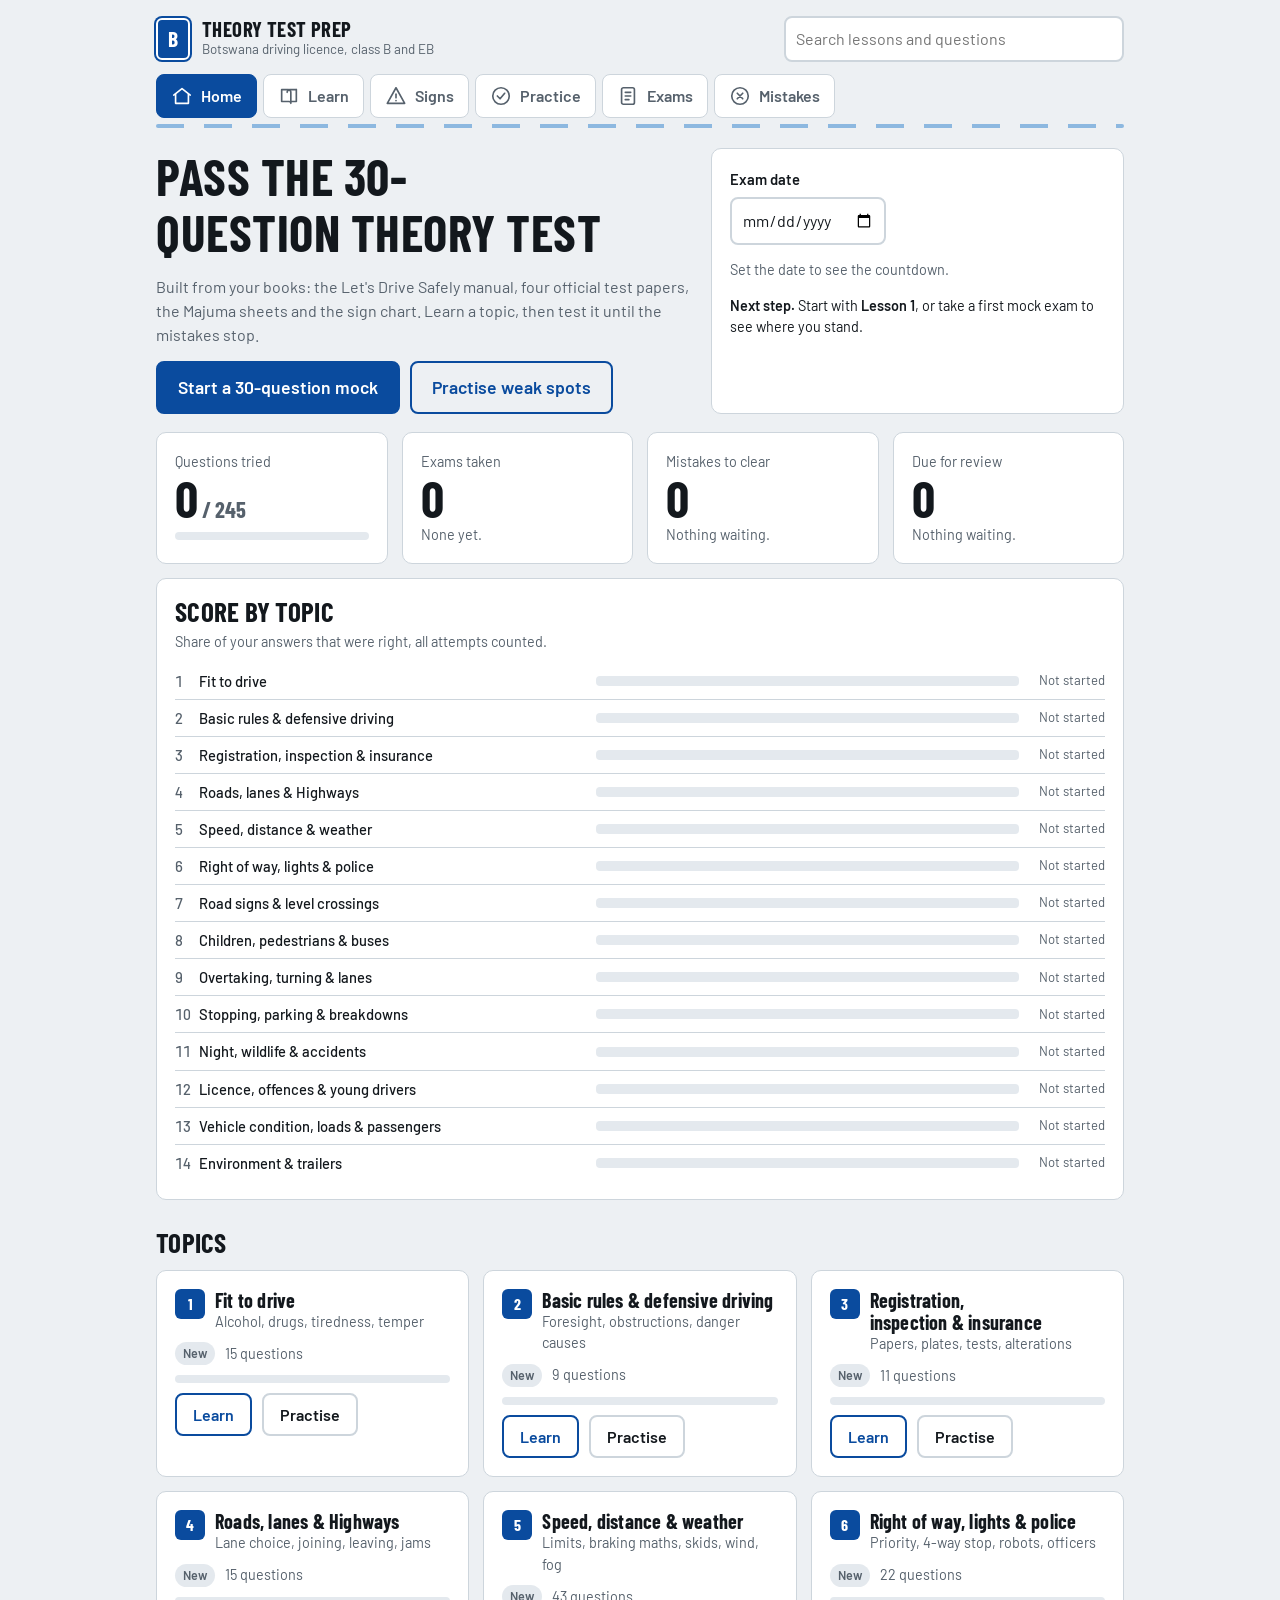
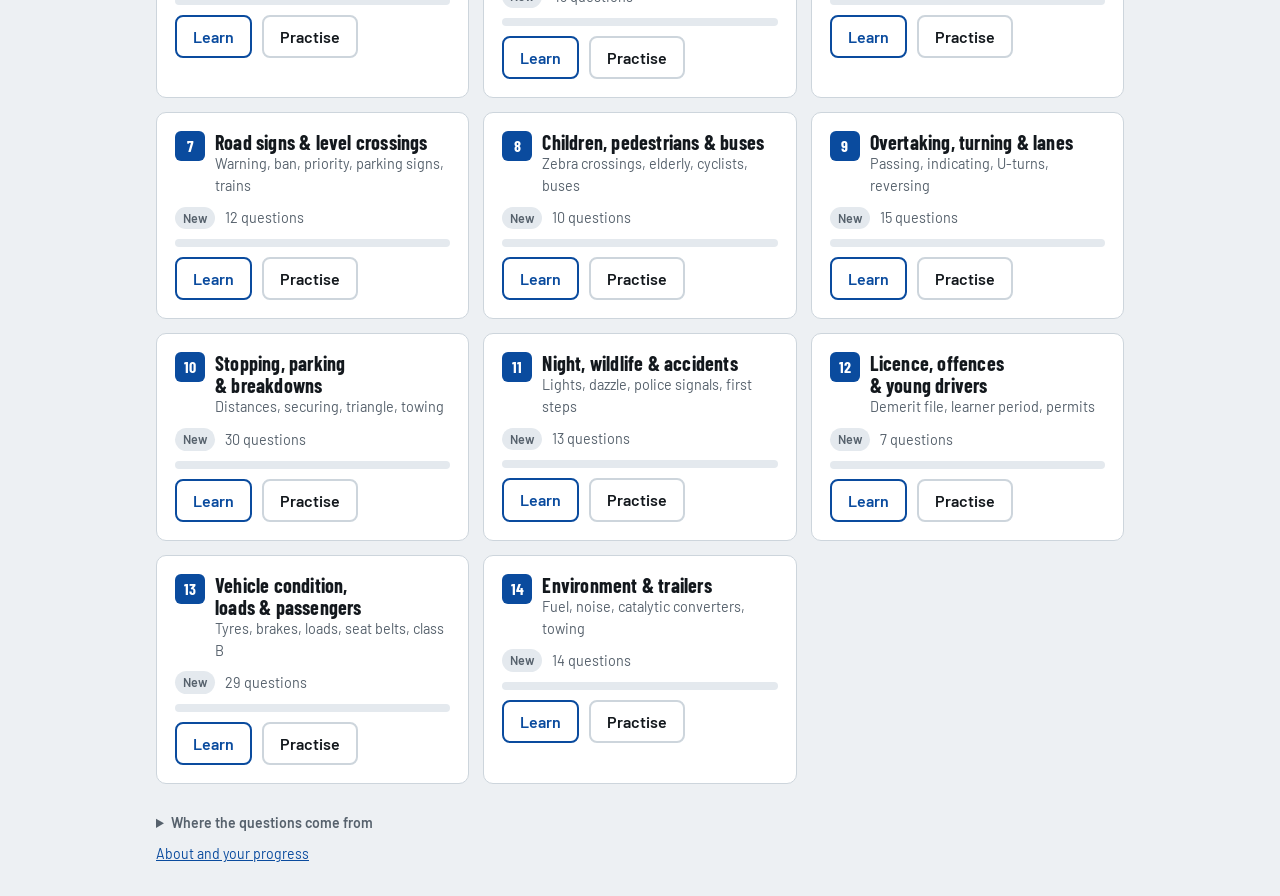
==== commit e945a3fe: "Add learning features Timed exams from one setting in js/config.js (left unset, because the books st" ====
--- a/index.html
+++ b/index.html
@@ -3,33 +3,57 @@
 <head>
 <meta charset="utf-8">
 <meta name="viewport" content="width=device-width,initial-scale=1,viewport-fit=cover">
-<title>Botswana Theory Test Prep</title>
-<meta name="claude:viewport-fit-sides" content="cover">
+<title>Botswana Theory Test Prep: lessons, signs and mock exams</title>
+<meta name="description" content="Study for the Botswana driving theory test, class B and EB. Fourteen lessons, road signs, practice questions and 30-question mock exams. Works offline. No account needed.">
+<link rel="canonical" href="https://fanwell23-025.github.io/Driving/">
+<meta property="og:type" content="website">
+<meta property="og:site_name" content="Botswana Theory Test Prep">
+<meta property="og:title" content="Botswana Theory Test Prep: lessons, signs and mock exams">
+<meta property="og:description" content="Study for the Botswana driving theory test, class B and EB. Fourteen lessons, road signs, practice questions and 30-question mock exams. Works offline. No account needed.">
+<meta property="og:url" content="https://fanwell23-025.github.io/Driving/">
+<meta property="og:image" content="https://fanwell23-025.github.io/Driving/icons/og-image.png">
+<meta property="og:image:width" content="1200">
+<meta property="og:image:height" content="630">
+<meta property="og:image:alt" content="A blue road-sign letter B beside the words Botswana Theory Test Prep">
+<meta name="twitter:card" content="summary_large_image">
+<meta name="twitter:title" content="Botswana Theory Test Prep: lessons, signs and mock exams">
+<meta name="twitter:description" content="Study for the Botswana driving theory test, class B and EB. Fourteen lessons, road signs, practice questions and 30-question mock exams. Works offline. No account needed.">
+<meta name="twitter:image" content="https://fanwell23-025.github.io/Driving/icons/og-image.png">
+<link rel="preload" href="data/data.json" as="fetch" crossorigin>
 <link rel="preload" href="fonts/barlow-400.woff2" as="font" type="font/woff2" crossorigin>
 <link rel="preload" href="fonts/barlow-condensed-700.woff2" as="font" type="font/woff2" crossorigin>
 <link rel="manifest" href="manifest.webmanifest">
 <link rel="icon" href="icons/favicon.svg" type="image/svg+xml">
 <link rel="icon" href="icons/favicon-32.png" type="image/png" sizes="32x32">
 <link rel="apple-touch-icon" href="icons/apple-touch-icon.png">
-<meta name="theme-color" content="#0a4b9e">
+<meta name="theme-color" content="#0a4b9e" media="(prefers-color-scheme: light)">
+<meta name="theme-color" content="#0f1317" media="(prefers-color-scheme: dark)">
 <link rel="stylesheet" href="css/style.css">
 </head>
 <body>
 
+<a class="skip" href="#app" data-act="skip">Skip to main content</a>
 <div class="shell" id="shell">
   <header class="top">
     <div class="brand">
       <span class="plate" aria-hidden="true">B</span>
       <div><b>Theory Test Prep</b><small>Botswana driving licence, class B and EB</small></div>
     </div>
+    <form class="search" id="searchForm" role="search"><label class="sr-only" for="q">Search lessons and questions</label><input type="search" id="q" placeholder="Search lessons and questions" autocomplete="off" enterkeyhint="search"></form>
   </header>
   <nav class="tabs" id="tabs" aria-label="Sections"></nav>
   <div class="centreline" aria-hidden="true"></div>
   <main id="app"></main>
-  <details class="foot" id="sources"></details>
+  <noscript><div class="card"><p><b>This study site needs JavaScript.</b> Turn it on in your browser settings to use the lessons and quizzes.</p></div></noscript>
+  <footer>
+    <details class="foot" id="sources"></details>
+    <p class="foot foot-links no-print"><a href="#about" data-act="nav" data-to="about">About and your progress</a></p>
+  </footer>
 </div>
 <div id="lbRoot"></div>
+<div id="live" class="sr-only" aria-live="polite"></div>
 
+<script src="js/config.js"></script>
 <script src="js/app.js"></script>
 </body>
 </html>
--- a/css/style.css
+++ b/css/style.css
@@ -30,14 +30,24 @@
 body{margin:0;background:var(--bg);color:var(--ink);font-family:var(--font-body);font-size:16px;line-height:1.5;padding-bottom:84px}
 .shell{max-width:1000px;margin:0 auto;padding-left:max(16px,env(safe-area-inset-left,0px));padding-right:max(16px,env(safe-area-inset-right,0px));padding-block:0 32px}
 h1,h2,h3{font-family:var(--font-display);font-weight:700;letter-spacing:.01em;line-height:1.1;margin:0;text-wrap:balance}
-h1{font-size:clamp(2.1rem,6vw,3.2rem);text-transform:uppercase}
+h1{font-size:clamp(2.1rem,6vw,3.2rem);text-transform:uppercase;overflow-wrap:anywhere}
 h2{font-size:1.7rem;text-transform:uppercase}
 h3{font-size:1.25rem}
 p{margin:0}
 a{color:var(--sign)}
 button{font:inherit;color:inherit;cursor:pointer}
-:focus-visible{outline:3px solid var(--sky);outline-offset:2px}
-.top{display:flex;align-items:center;gap:16px;justify-content:space-between;padding-block:16px 12px}
+:focus-visible{outline:3px solid var(--sign);outline-offset:2px}
+[tabindex="-1"]:focus{outline:none}
+.lb :focus-visible{outline-color:#fff}
+.skip{position:absolute;left:12px;top:-60px;z-index:60;background:var(--sign);color:var(--sign-ink);padding:10px 14px;border-radius:8px;font-weight:600}
+.skip:focus{top:12px}
+.sr-only{position:absolute;width:1px;height:1px;margin:-1px;padding:0;overflow:hidden;clip-path:inset(50%);white-space:nowrap;border:0}
+html{scroll-padding-bottom:96px}
+@media (min-width:760px){html{scroll-padding-bottom:0}}
+.zoom{display:block;width:fit-content;padding:0;border:0;background:none;max-width:100%;margin:12px 0;cursor:zoom-in;border-radius:8px}
+.zoom .q-img{margin:0}
+.h3{font-size:1.25rem;text-transform:none}
+.top{display:flex;flex-wrap:wrap;align-items:center;gap:12px 16px;justify-content:space-between;padding-block:16px 12px}
 .brand{display:flex;align-items:center;gap:12px;min-width:0}
 .plate{background:var(--sign);color:var(--sign-ink);font-family:var(--font-display);font-weight:700;font-size:1.35rem;line-height:1;padding:8px 10px;border-radius:6px;border:2px solid var(--sign-ink);box-shadow:0 0 0 2px var(--sign);flex:none}
 .brand b{font-family:var(--font-display);font-size:1.3rem;text-transform:uppercase;letter-spacing:.02em;display:block;line-height:1.05}
@@ -73,7 +83,7 @@
 .pill.warn{background:var(--warn-bg);color:var(--warn)}
 .bar{height:8px;border-radius:99px;background:var(--surface2);overflow:hidden}
 .bar i{display:block;height:100%;background:var(--sign);border-radius:99px}
-.hero{display:grid;gap:18px;grid-template-columns:1fr}
+.hero{display:grid;gap:18px;grid-template-columns:minmax(0,1fr)}
 @media (min-width:760px){.hero{grid-template-columns:1.3fr 1fr;align-items:stretch}}
 .big-num{font-family:var(--font-display);font-weight:700;font-size:3.2rem;line-height:1}
 .topic{display:flex;flex-direction:column;gap:10px;text-align:left}
@@ -83,6 +93,7 @@
 .lesson ul{padding-left:20px;margin:0}
 .thumbs{display:grid;grid-template-columns:repeat(auto-fill,minmax(110px,1fr));gap:10px}
 .thumbs button{border:1px solid var(--line);background:var(--surface);border-radius:8px;padding:0;overflow:hidden;position:relative;aspect-ratio:3/4}
+.thumbs picture{display:contents}
 .thumbs img{width:100%;height:100%;object-fit:cover;object-position:top;display:block}
 .thumbs span{position:absolute;left:6px;bottom:6px;background:var(--sign);color:var(--sign-ink);font-size:.78rem;font-weight:600;padding:1px 7px;border-radius:99px}
 table{border-collapse:collapse;width:100%}
@@ -129,7 +140,52 @@
 .foot{margin-top:28px;font-size:.88rem;color:var(--muted)}
 .foot summary{cursor:pointer;font-weight:600}
 label{font-weight:600;font-size:.92rem}
-select,input[type=date]{font:inherit;color:var(--ink);background:var(--surface);border:2px solid var(--line);border-radius:8px;padding:9px 10px;max-width:100%}
+select,input[type=date],input[type=search]{min-width:0;font:inherit;color:var(--ink);background:var(--surface);border:2px solid var(--line);border-radius:8px;padding:9px 10px;max-width:100%}
 .fields{display:grid;gap:12px;grid-template-columns:repeat(auto-fit,minmax(min(100%,180px),1fr))}
 .fields > div{display:flex;flex-direction:column;gap:6px}
 @media (prefers-reduced-motion:no-preference){.bar i{transition:width .4s}}
+@media (prefers-reduced-motion:reduce){*,*::before,*::after{animation:none!important;transition:none!important;scroll-behavior:auto!important}}
+@media (max-width:300px){
+  body{padding-bottom:148px}
+  nav.tabs{flex-wrap:wrap}
+  nav.tabs button{flex:1 1 33%}
+}
+.grid>*{min-width:0}
+.q-text,.opt,.fb,.pill{overflow-wrap:anywhere}
+.pill{white-space:normal}
+.qhead .btn,.row .btn{max-width:100%}
+.search{flex:1 1 240px;max-width:340px}
+.search input{width:100%}
+@media (max-width:620px){.search{max-width:none;flex-basis:100%}}
+mark{background:var(--warn-bg);color:inherit;border-radius:2px;box-shadow:0 0 0 1px var(--warn)}
+.result{display:flex;flex-direction:column;align-items:flex-start;gap:8px;text-align:left;width:100%}
+.resume{justify-content:space-between;margin-bottom:18px;border-color:var(--sign)}
+.resume-title{font-family:var(--font-display);font-size:1.25rem;display:block;line-height:1.1}
+.foot-links{margin-top:10px}
+.file-btn{font-size:1rem;cursor:pointer}
+input[type=file]:focus-visible+*,.file-btn:has(+input:focus-visible){outline:3px solid var(--sign);outline-offset:2px}
+.pill.warn{font-weight:700}
+.tchart{width:100%;display:block}
+.tchart tbody{display:block}
+.tchart tr{display:grid;grid-template-columns:minmax(0,44%) minmax(0,1fr);gap:4px 12px;align-items:center;padding:7px 0;border-bottom:1px solid var(--line)}
+.tchart tbody tr:last-child{border-bottom:0}
+.tchart th,.tchart td{padding:0;border:0;font-family:var(--font-body);font-size:.92rem;font-weight:500;text-transform:none;white-space:normal}
+.tchart-n{display:inline-block;min-width:1.4em;color:var(--muted);font-variant-numeric:tabular-nums}
+.tchart td{display:flex;align-items:center;gap:10px}
+.tchart-track{flex:1;min-width:30px;height:10px;background:var(--surface2);border-radius:4px;overflow:hidden}
+.tchart-track i{display:block;height:100%;background:var(--sign);border-radius:0 4px 4px 0}
+.tchart-v{flex:none;width:76px;text-align:right;font-weight:600;font-variant-numeric:tabular-nums}
+.tchart-v.muted{font-weight:400;font-size:.82rem}
+@media (max-width:460px){.tchart tr{grid-template-columns:minmax(0,1fr)}}
+@media print{
+  :root,:root:not([data-theme="light"]),:root[data-theme="dark"]{--bg:#fff;--surface:#fff;--surface2:#fff;--ink:#000;--muted:#333;--line:#888;--sign:#000;--sign-ink:#fff;color-scheme:light}
+  body{padding:0;font-size:11pt}
+  .shell{max-width:none;padding:0}
+  .top,nav.tabs,.centreline,.foot,.no-print,.skip,#lbRoot,#live{display:none!important}
+  .grid{display:block}
+  .card{padding:0;border:0;margin-bottom:14pt;break-inside:avoid}
+  .tw{overflow:visible}
+  td,th{padding:3pt 6pt}
+  h1{font-size:22pt}
+  th{font-size:13pt}
+}
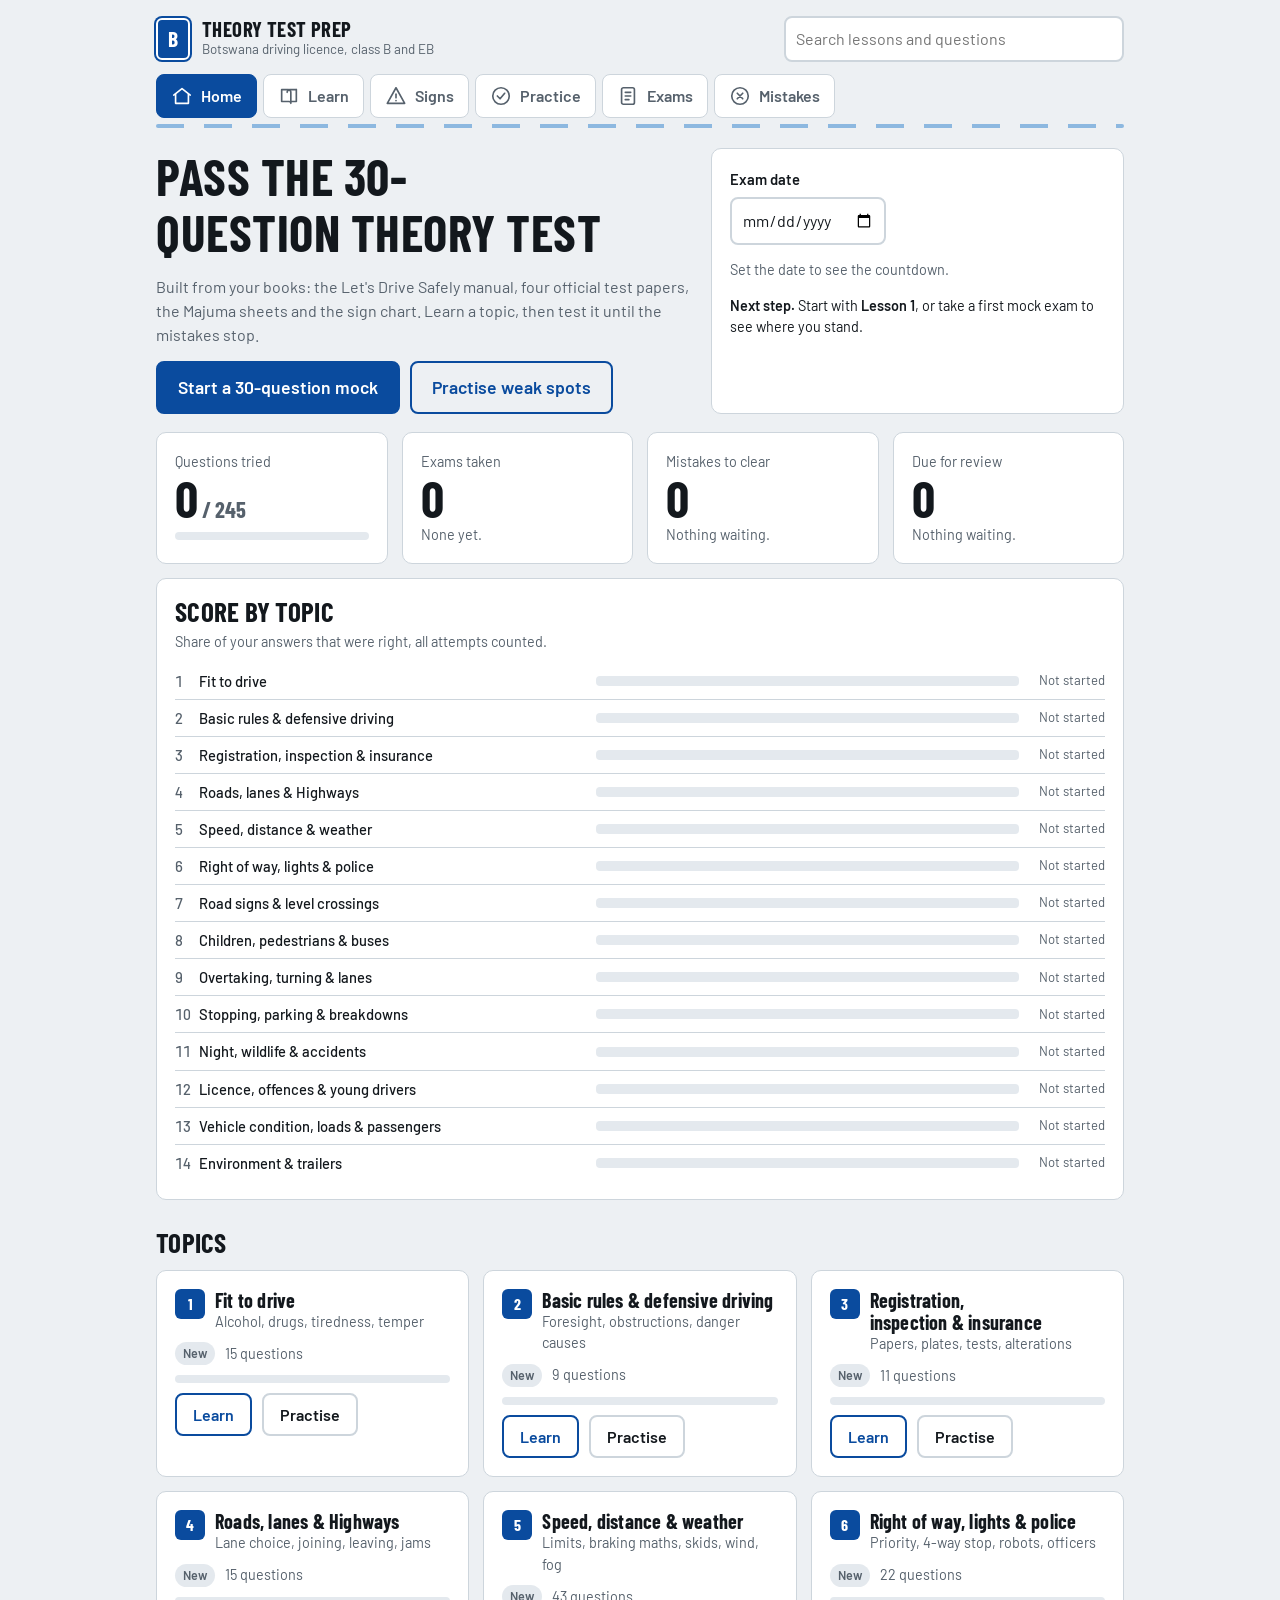
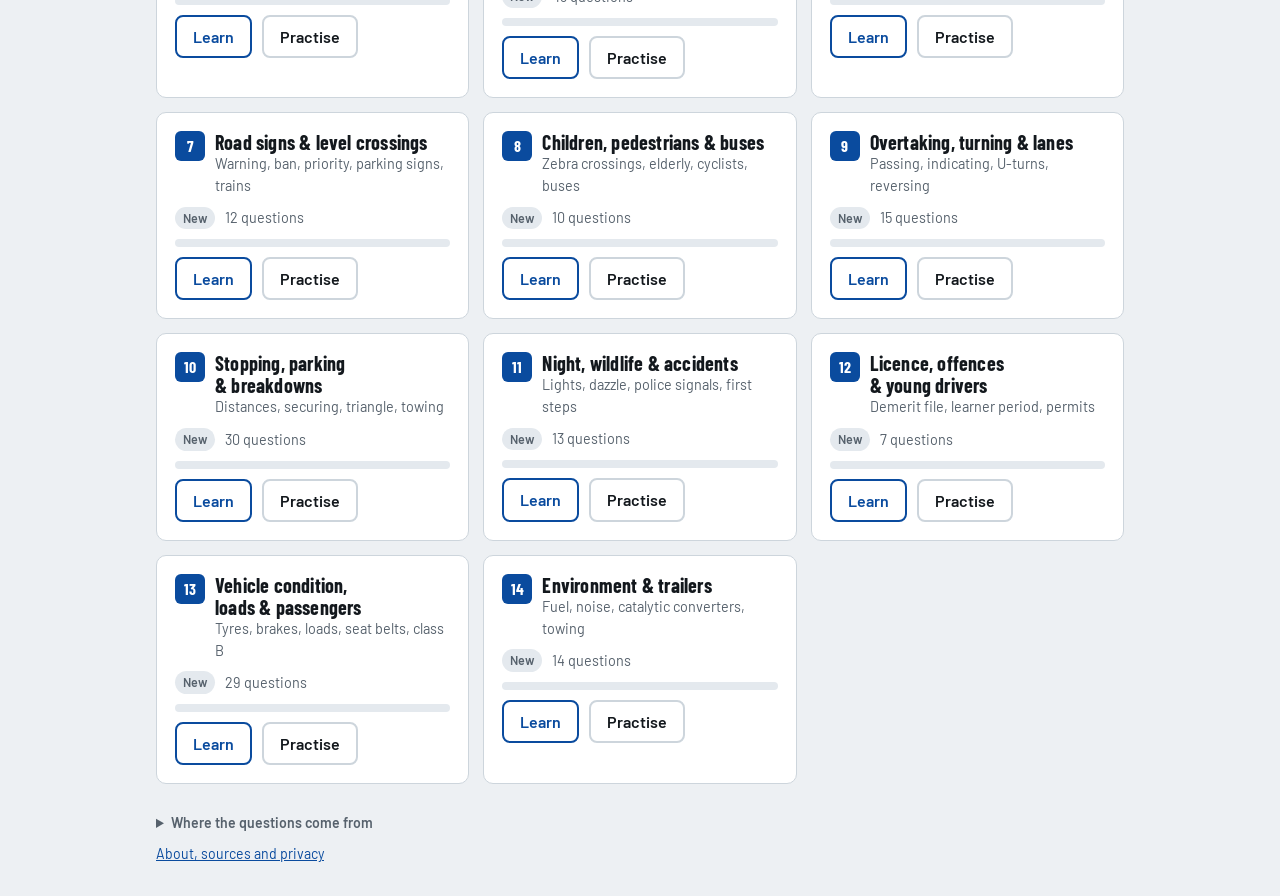
==== commit 6447e0e1: "Add an About page with sources, a study-material notice and a privacy note Co-Authored-By: Claude Op" ====
--- a/index.html
+++ b/index.html
@@ -47,7 +47,7 @@
   <noscript><div class="card"><p><b>This study site needs JavaScript.</b> Turn it on in your browser settings to use the lessons and quizzes.</p></div></noscript>
   <footer>
     <details class="foot" id="sources"></details>
-    <p class="foot foot-links no-print"><a href="#about" data-act="nav" data-to="about">About and your progress</a></p>
+    <p class="foot foot-links no-print"><a href="#about" data-act="nav" data-to="about">About, sources and privacy</a></p>
   </footer>
 </div>
 <div id="lbRoot"></div>
--- a/css/style.css
+++ b/css/style.css
@@ -161,6 +161,7 @@
 .result{display:flex;flex-direction:column;align-items:flex-start;gap:8px;text-align:left;width:100%}
 .resume{justify-content:space-between;margin-bottom:18px;border-color:var(--sign)}
 .resume-title{font-family:var(--font-display);font-size:1.25rem;display:block;line-height:1.1}
+#app{min-height:100vh}
 .foot-links{margin-top:10px}
 .file-btn{font-size:1rem;cursor:pointer}
 input[type=file]:focus-visible+*,.file-btn:has(+input:focus-visible){outline:3px solid var(--sign);outline-offset:2px}
